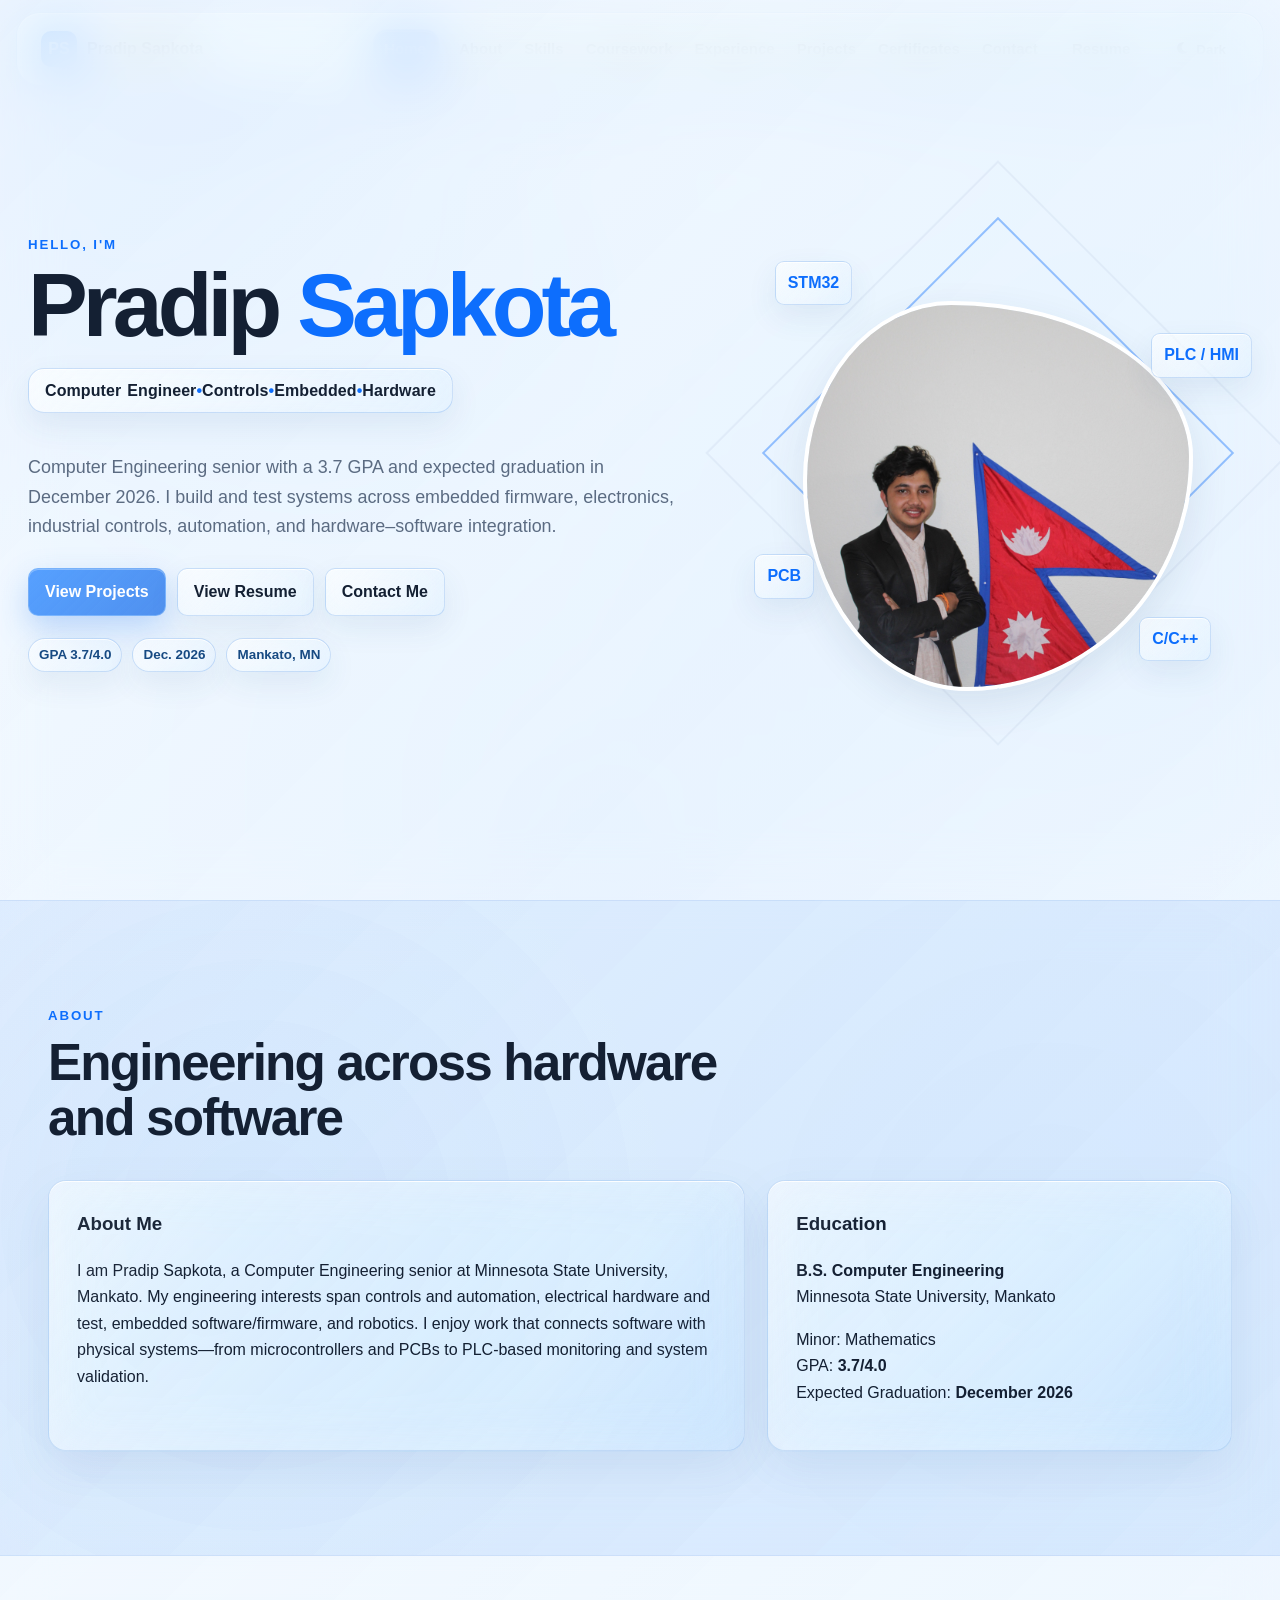
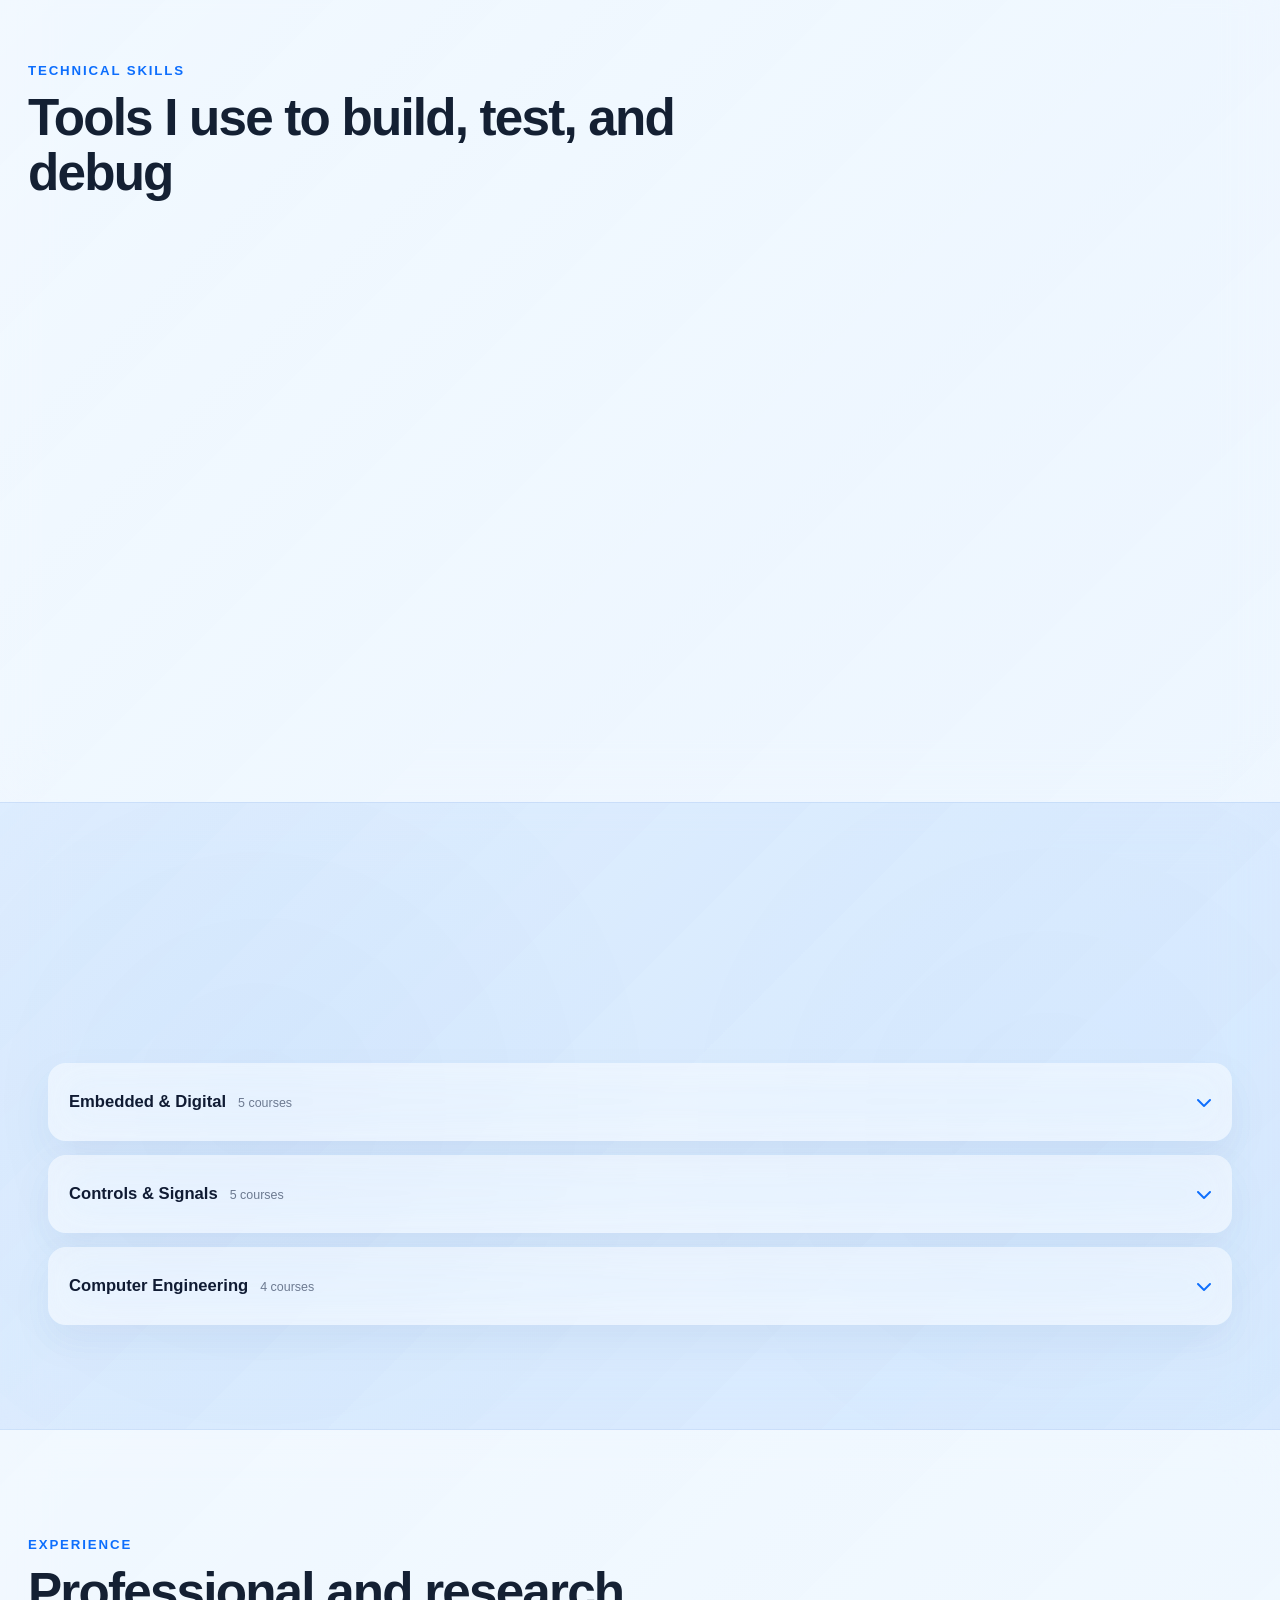
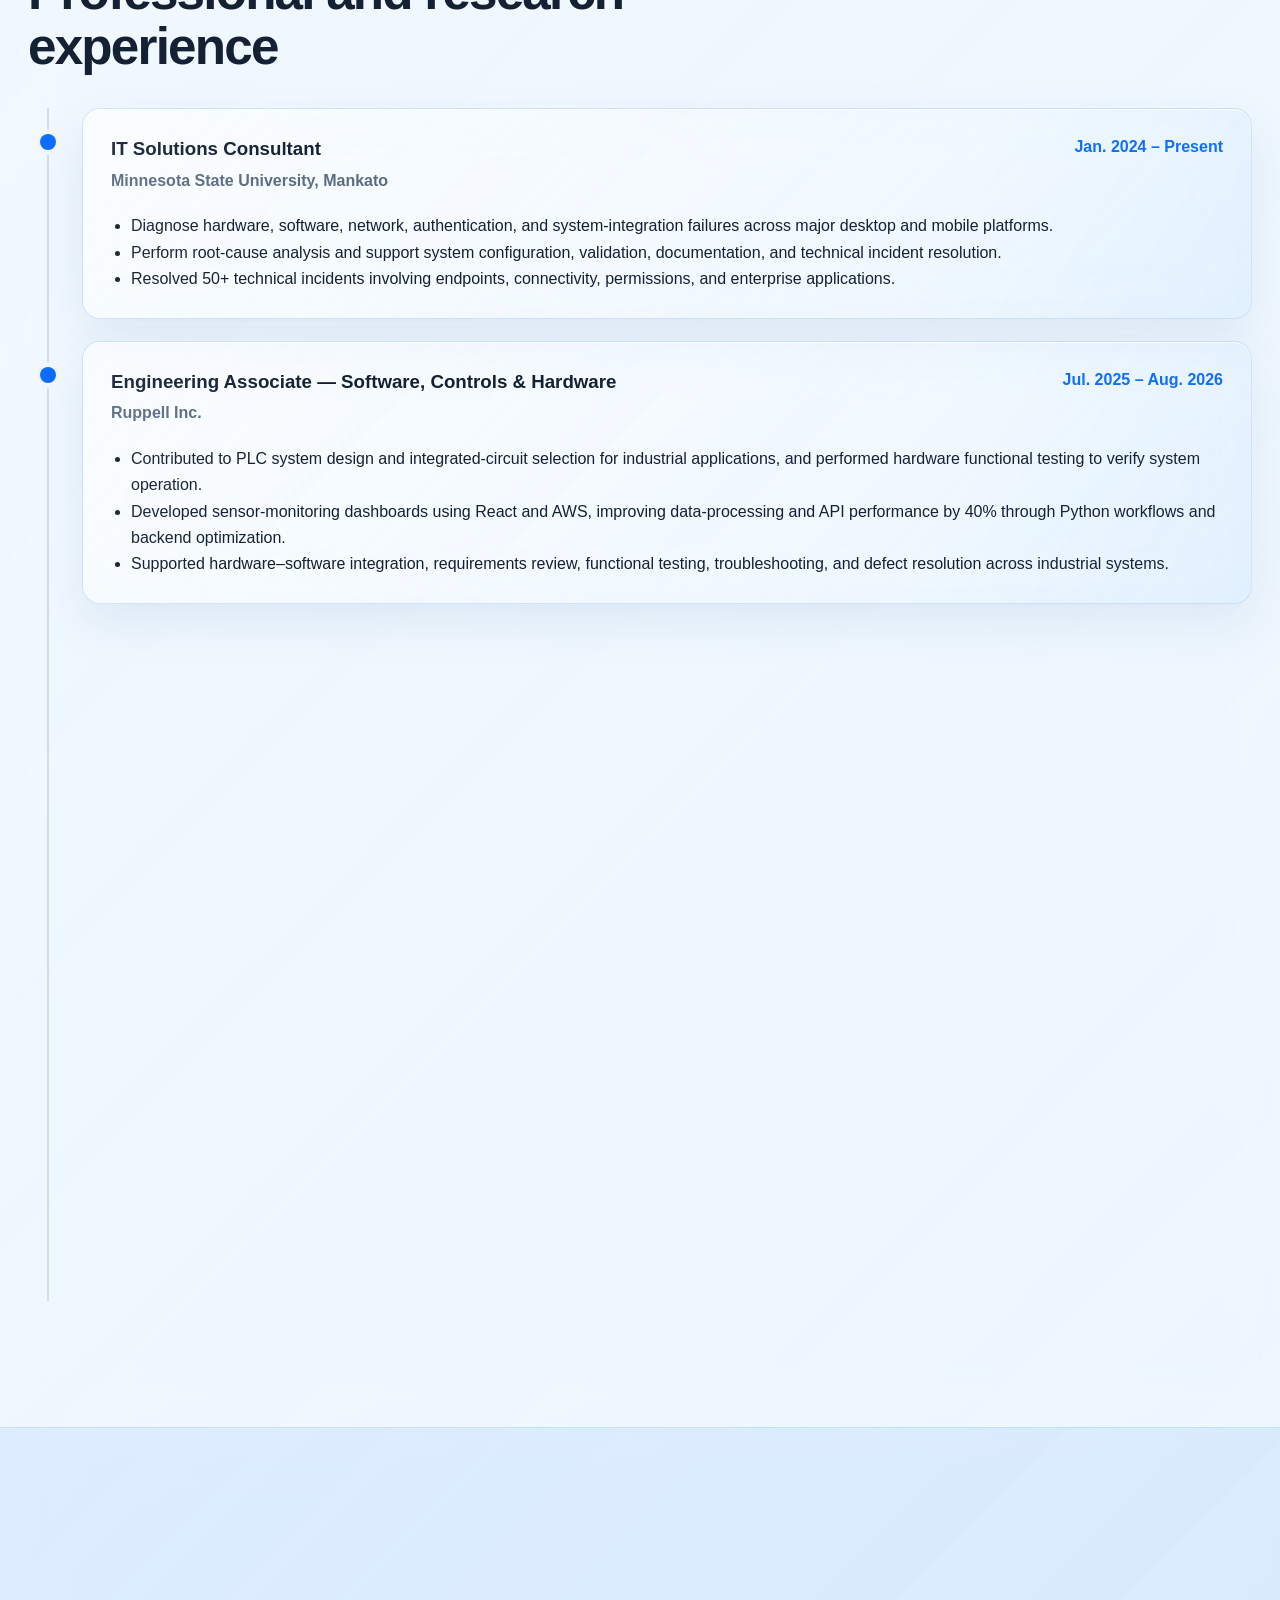
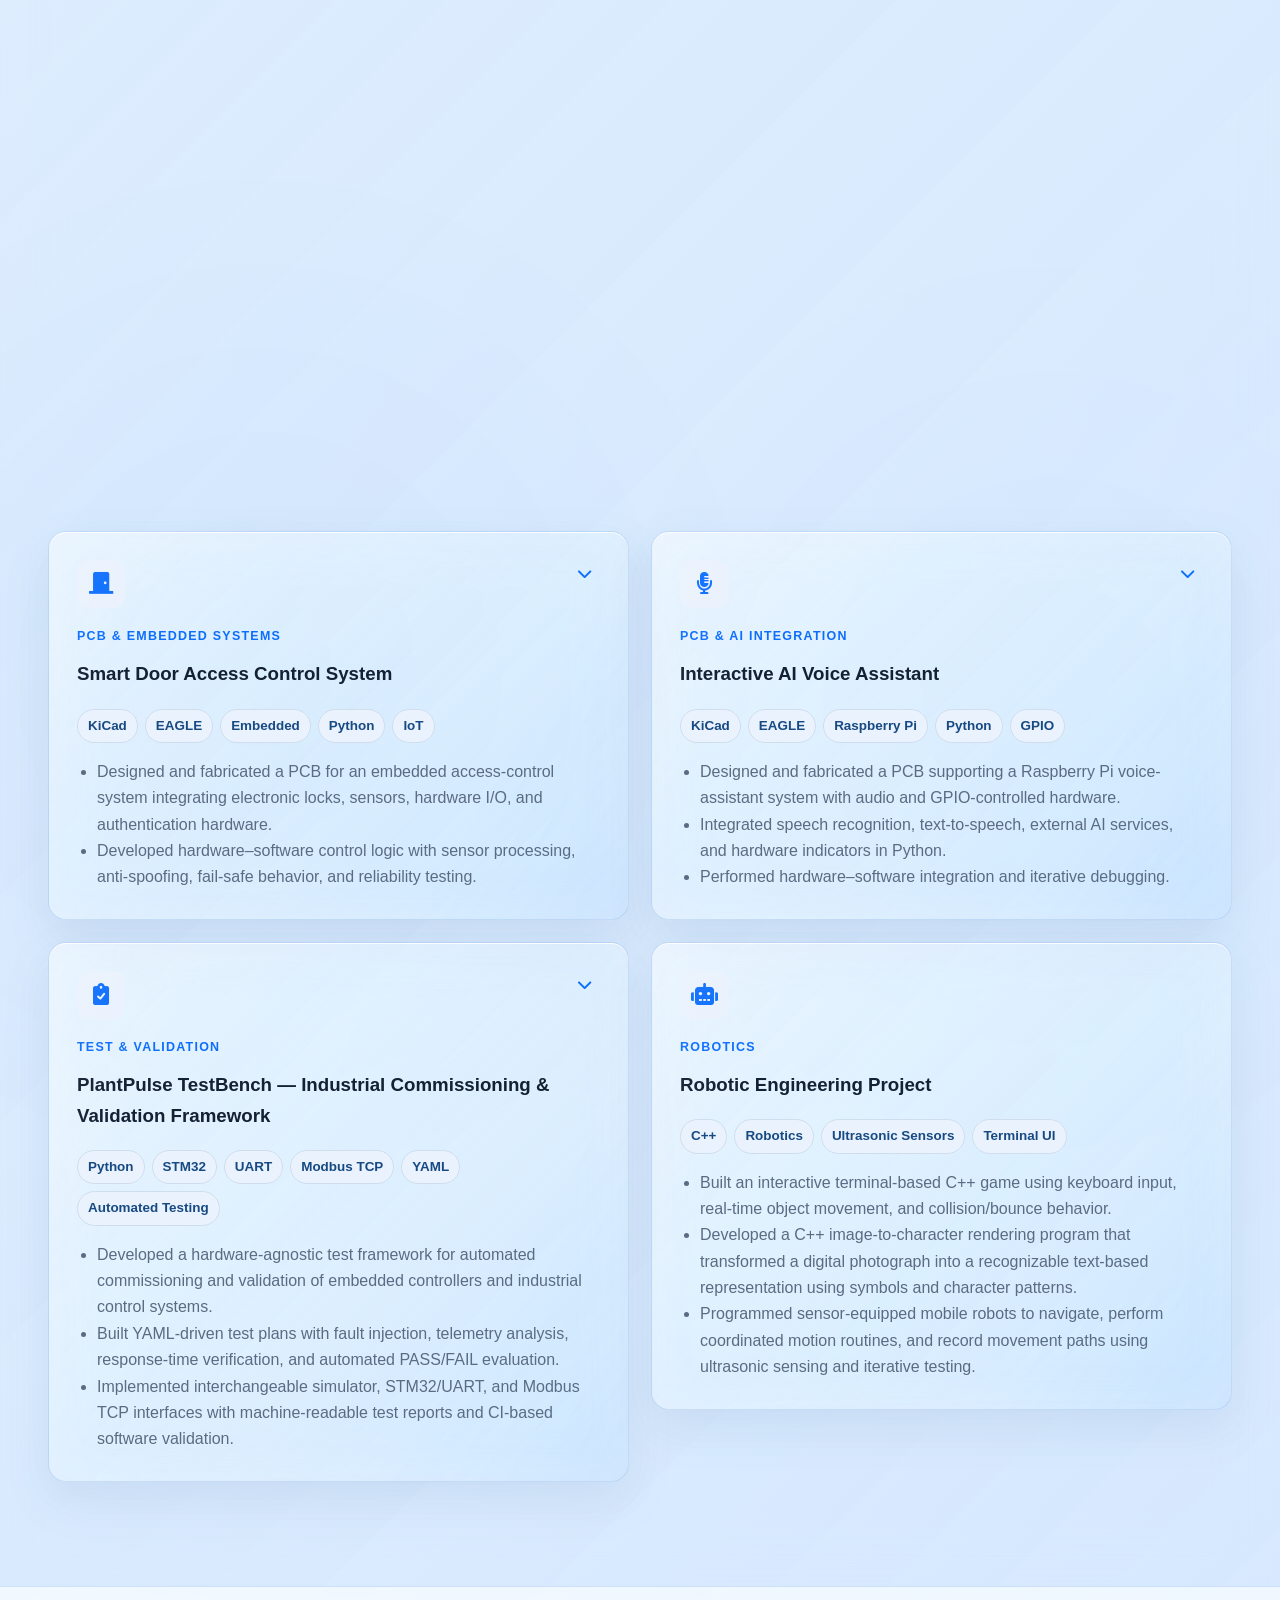
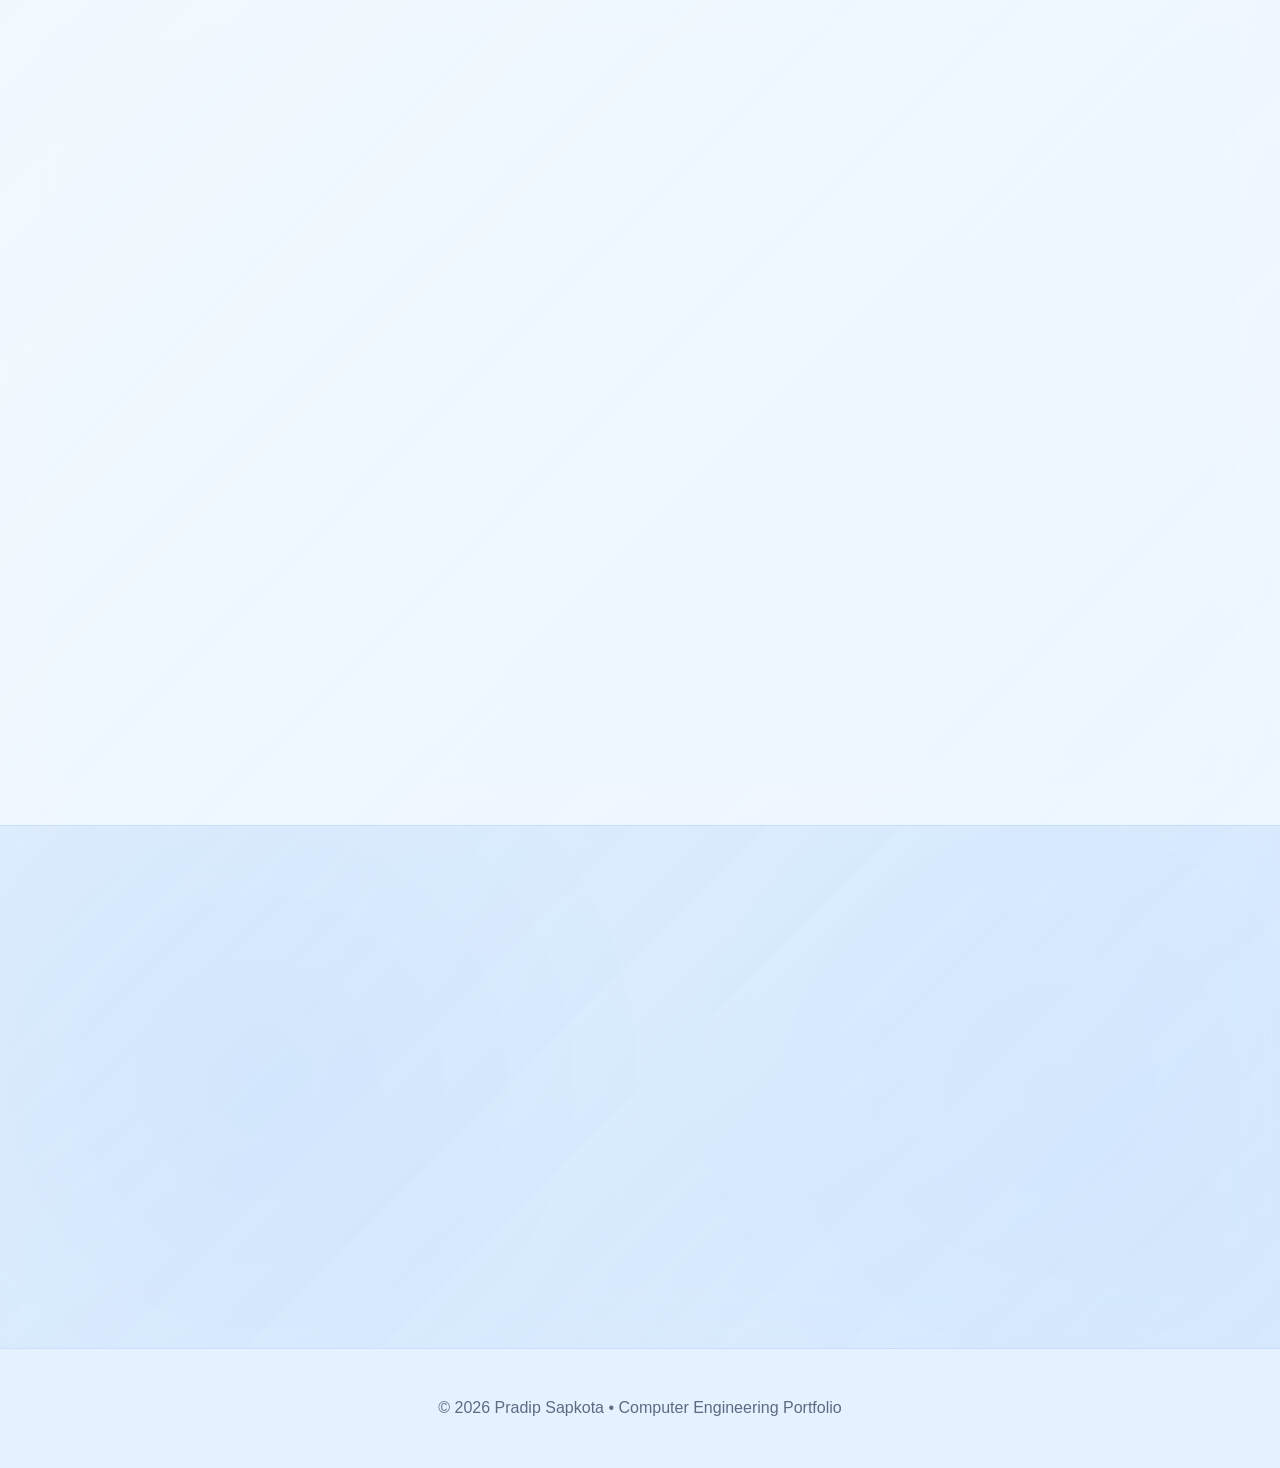
==== index.html @ c3a1cb89 "adding live items" ====
<!DOCTYPE html>
<html lang="en" data-theme="light">
<head>
  <meta name="robots" content="noindex, nofollow">
  <meta charset="UTF-8">
  <meta name="viewport" content="width=device-width, initial-scale=1.0">
  <meta name="description" content="Pradip Sapkota — Computer Engineering portfolio focused on controls and automation, embedded firmware, electrical hardware and test, and robotics.">
  <title>Pradip Sapkota | Computer Engineer</title>
  <meta name="author" content="Pradip Sapkota">
  <meta property="og:type" content="website">
  <meta property="og:title" content="Pradip Sapkota | Computer Engineer">
  <meta property="og:description" content="Computer Engineering portfolio focused on controls and automation, embedded firmware, electrical hardware and test, and robotics.">
  <meta property="og:url" content="">
  <meta property="og:image" content="IMG_1389.jpg">
  <meta name="twitter:card" content="summary_large_image">
  <meta name="twitter:title" content="Pradip Sapkota | Computer Engineer">
  <meta name="twitter:description" content="Controls & Automation • Embedded Firmware • Electrical Hardware & Test • Robotics">

  <link rel="icon" href="favicon.ico" sizes="any">
  <link rel="icon" type="image/png" sizes="32x32" href="favicon-32x32.png">
  <link rel="apple-touch-icon" href="apple-touch-icon.png">
  <link rel="preconnect" href="https://cdnjs.cloudflare.com">
  <link rel="stylesheet" href="https://cdnjs.cloudflare.com/ajax/libs/font-awesome/6.0.0/css/all.min.css">
  <link rel="stylesheet" href="styles.css?v=19.1-engineering-ambient-motion">
  <script>
    (function(){
      const saved=localStorage.getItem('v15-theme');
      const preferred=window.matchMedia('(prefers-color-scheme: dark)').matches?'dark':'light';
      document.documentElement.setAttribute('data-theme',saved||preferred);
    })();
  </script>
  <script type="application/ld+json">
  {
    "@context": "https://schema.org",
    "@type": "Person",
    "name": "Pradip Sapkota",
    "url": "",
    "image": "IMG_1389.jpg",
    "jobTitle": "Computer Engineering Student",
    "alumniOf": {
      "@type": "CollegeOrUniversity",
      "name": "Minnesota State University, Mankato"
    },
    "sameAs": [
      "https://github.com/pradip2059",
      "https://www.linkedin.com/in/pradip-sapkota-8a93582b0/"
    ]
  }
  </script>
</head>
<body>

<div class="engineering-ambient" aria-hidden="true">
  <div class="ambient-orb ambient-orb-a"></div>
  <div class="ambient-orb ambient-orb-b"></div>
  <div class="ambient-orb ambient-orb-c"></div>
  <div class="signal-field" id="signalField"></div>
</div>

<nav class="topnav">
  <div class="nav-inner">
    <a class="brand" href="#home"><span class="brand-mark">PS</span><span>Pradip Sapkota</span></a>
    <button class="menu-toggle" aria-label="Open navigation"><i class="fas fa-bars"></i></button>
    <div class="nav-links">
      <a href="#home">Home</a><a href="#about">About</a><a href="#skills">Skills</a><a href="#coursework">Coursework</a>
      <a href="#experience">Experience</a><a href="#projects">Projects</a>
      <a href="#certificates">Certificates</a><a href="#contact">Contact</a>
      <a class="resume-link" href="resume.pdf" target="_blank">Resume</a>
      <button id="theme-toggle" class="theme-toggle" aria-label="Switch theme"><i class="fas fa-moon"></i><span>Dark</span></button>
    </div>
  </div>
</nav>

<main>
<section id="home" class="hero section">
  <div class="hero-grid">
    <div class="hero-copy reveal">
      <p class="kicker">HELLO, I'M</p>
      <h1>Pradip <span>Sapkota</span></h1>
      <div class="role-strip">Computer Engineer <b>•</b> Controls <b>•</b> Embedded <b>•</b> Hardware</div>
      <p class="hero-text">Computer Engineering senior with a 3.7 GPA and expected graduation in December 2026. I build and test systems across embedded firmware, electronics, industrial controls, automation, and hardware–software integration.</p>
      <div class="hero-actions">
        <a class="btn primary" href="#projects">View Projects</a>
        <a class="btn" href="resume.pdf" target="_blank">View Resume</a>
        <a class="btn" href="mailto:pradipsapkota.ce@outlook.com">Contact Me</a>
      </div>
      <div class="quick-facts"><span>GPA 3.7/4.0</span><span>Dec. 2026</span><span>Mankato, MN</span></div>
    </div>
    <div class="hero-visual reveal">
      <div class="circuit circuit-a"></div><div class="circuit circuit-b"></div>
      <div class="portrait-frame"><img src="IMG_1389.jpg" alt="Pradip Sapkota"></div>
      <div class="floating-chip chip-1">STM32</div><div class="floating-chip chip-2">PLC / HMI</div>
      <div class="floating-chip chip-3">PCB</div><div class="floating-chip chip-4">C/C++</div>
    </div>
  </div>
</section>

<section id="about" class="section alt">
  <div class="section-head reveal"><p class="kicker">ABOUT</p><h2>Engineering across hardware and software</h2></div>
  <div class="two-col">
    <article class="card reveal"><h3>About Me</h3><p>I am Pradip Sapkota, a Computer Engineering senior at Minnesota State University, Mankato. My engineering interests span controls and automation, electrical hardware and test, embedded software/firmware, and robotics. I enjoy work that connects software with physical systems—from microcontrollers and PCBs to PLC-based monitoring and system validation.</p></article>
    <article class="card reveal"><h3>Education</h3><p><strong>B.S. Computer Engineering</strong><br>Minnesota State University, Mankato</p><p>Minor: Mathematics<br>GPA: <strong>3.7/4.0</strong><br>Expected Graduation: <strong>December 2026</strong></p></article>
  </div>
</section>

<section id="skills" class="section">
  <div class="section-head reveal"><p class="kicker">TECHNICAL SKILLS</p><h2>Tools I use to build, test, and debug</h2></div>
  <div class="skill-grid">
    <article class="card reveal"><i class="fas fa-code"></i><h3>Programming</h3><p>C, C++, Python, MATLAB, SystemVerilog, VHDL, Java, SQL, Ladder Logic</p></article>
    <article class="card reveal"><i class="fas fa-microchip"></i><h3>Embedded & Hardware</h3><p>STM32, Raspberry Pi, FPGA, microcontrollers, GPIO, ADC/DAC, PWM, timers, interrupts, DMA, sensors, digital logic</p></article>
    <article class="card reveal"><i class="fas fa-gears"></i><h3>Controls & Automation</h3><p>PLC, HMI, SCADA, PID control, Modbus TCP, VFDs, industrial monitoring</p></article>
    <article class="card reveal"><i class="fas fa-network-wired"></i><h3>Protocols & Interfaces</h3><p>I2C, SPI, UART, TCP/IP, JSON, IoT</p></article>
    <article class="card reveal"><i class="fas fa-screwdriver-wrench"></i><h3>Engineering & PCB Tools</h3><p>KiCad, Autodesk EAGLE, AutoCAD, SolidWorks, ModelSim, oscilloscope, spectrum analyzer</p></article>
    <article class="card reveal"><i class="fas fa-terminal"></i><h3>Systems & Software</h3><p>Linux, Git/GitHub, React.js, AWS Lambda, DynamoDB, API Gateway, Visual Studio, Azure DevOps</p></article>
  </div>
</section>


<section id="coursework" class="section alt v1872-coursework">
  <div class="section-head reveal"><p class="kicker">COURSEWORK</p><h2>Engineering foundation</h2><p>Explore relevant coursework by engineering area.</p></div>
  <div class="course-domains">
    <div class="course-domain reveal"><button class="course-domain-summary" type="button" aria-expanded="false"><span><b>Embedded &amp; Digital</b><small>5 courses</small></span><i class="fas fa-chevron-down"></i></button><div class="course-domain-panel"><div class="course-domain-inner"><div class="course-grid">
      <div class="course-item"><strong>EE 281</strong><span>Digital Systems Design/Test</span></div><div class="course-item"><strong>EE 282</strong><span>Digital Systems Design Lab</span></div><div class="course-item"><strong>EE 234</strong><span>Microprocessor Engineering I</span></div><div class="course-item"><strong>EE 334</strong><span>Microprocessor Engineering II</span></div><div class="course-item"><strong>EE 489</strong><span>Real-Time Embedded Systems</span></div>
    </div></div></div></div>
    <div class="course-domain reveal"><button class="course-domain-summary" type="button" aria-expanded="false"><span><b>Controls &amp; Signals</b><small>5 courses</small></span><i class="fas fa-chevron-down"></i></button><div class="course-domain-panel"><div class="course-domain-inner"><div class="course-grid">
      <div class="course-item"><strong>EE 341</strong><span>Signals &amp; Systems</span></div><div class="course-item"><strong>EE 358</strong><span>Control Systems</span></div><div class="course-item"><strong>EE 368</strong><span>Control Systems Lab</span></div><div class="course-item"><strong>EE 390</strong><span>Smart Sensor Systems</span></div><div class="course-item"><strong>EE 353</strong><span>Communication Systems Engineering</span></div>
    </div></div></div></div>
    <div class="course-domain reveal"><button class="course-domain-summary" type="button" aria-expanded="false"><span><b>Computer Engineering</b><small>4 courses</small></span><i class="fas fa-chevron-down"></i></button><div class="course-domain-panel"><div class="course-domain-inner"><div class="course-grid">
      <div class="course-item"><strong>EE 245</strong><span>Robotics Programming</span></div><div class="course-item"><strong>EE 332</strong><span>Electronics I</span></div><div class="course-item"><strong>EE 395</strong><span>Computer Hardware &amp; Organization</span></div><div class="course-item"><strong>EE 498</strong><span>Topics: Operating Systems for Heterogeneous Systems</span></div>
    </div></div></div></div>
  </div>
</section>

<section id="experience" class="section">
  <div class="section-head reveal"><p class="kicker">EXPERIENCE</p><h2>Professional and research experience</h2></div>
  <div class="timeline">
    <article class="timeline-item reveal"><div class="dot"></div><div class="timeline-card"><div class="job-head"><div><h3>IT Solutions Consultant</h3><p class="company">Minnesota State University, Mankato</p></div><span>Jan. 2024 – Present</span></div><ul><li>Diagnose hardware, software, network, authentication, and system-integration failures across major desktop and mobile platforms.</li><li>Perform root-cause analysis and support system configuration, validation, documentation, and technical incident resolution.</li><li>Resolved 50+ technical incidents involving endpoints, connectivity, permissions, and enterprise applications.</li></ul></div></article>
    <article class="timeline-item reveal"><div class="dot"></div><div class="timeline-card"><div class="job-head"><div><h3>Engineering Associate — Software, Controls &amp; Hardware</h3><p class="company">Ruppell Inc.</p></div><span>Jul. 2025 – Aug. 2026</span></div><ul><li>Contributed to PLC system design and integrated-circuit selection for industrial applications, and performed hardware functional testing to verify system operation.</li><li>Developed sensor-monitoring dashboards using React and AWS, improving data-processing and API performance by 40% through Python workflows and backend optimization.</li><li>Supported hardware–software integration, requirements review, functional testing, troubleshooting, and defect resolution across industrial systems.</li></ul></div></article>
    <article class="timeline-item reveal"><div class="dot"></div><div class="timeline-card"><div class="job-head"><div><h3>Undergraduate Research Assistant — FPGA & Digital Systems</h3><p class="company">Minnesota State University, Mankato</p></div><span>Jan. 2024 – May 2024</span></div><ul><li>Supported FPGA research involving VHDL-based digital hardware design, implementation, and verification.</li><li>Developed and simulated VHDL logic modules in ModelSim to verify functionality and identify design issues.</li><li>Assisted with FPGA testing, hardware/software debugging, technical research, and documentation.</li></ul></div></article>
    <article class="timeline-item reveal"><div class="dot"></div><div class="timeline-card"><div class="job-head"><div><h3>Undergraduate Research Assistant — Edge-AI Digital Twin</h3><p class="company">Minnesota State University, Mankato</p></div><span>Aug. 2023 – Jan. 2024</span></div><ul><li>Supported digital-twin research integrating real-time sensor data, embedded computing, and cyber-physical system monitoring.</li><li>Assisted with Python development, data processing, testing, and technical research for intelligent control experiments.</li><li>Researched edge computing and predictive maintenance and contributed code, technical findings, and documentation.</li></ul></div></article>
    <article class="timeline-item reveal"><div class="dot"></div><div class="timeline-card"><div class="job-head"><div><h3>Student Manager</h3><p class="company">Sodexo — Minnesota State University, Mankato (UDC)</p></div><span>Aug. 2022 – Aug. 2023</span></div><ul><li>Maintained inventory records and tracked stock levels, sales, and orders using digital systems to support accurate day-to-day operations.</li><li>Troubleshot POS hardware and software issues to restore transaction processing and sales-reporting functionality.</li><li>Provided front-line technical assistance involving store equipment, software, and point-of-sale workflows.</li></ul></div></article>
  </div>
</section>

<section id="projects" class="section alt">
  <div class="section-head reveal"><p class="kicker">PROJECTS</p><h2>Selected engineering work</h2><p>Controls, embedded firmware, PCB/hardware design, AI integration, and robotics.</p></div>
  <div class="project-grid project-independent-columns">
  <div class="project-column project-column-left">
<article class="project-card reveal expandable-project" tabindex="0" role="button" aria-expanded="false" aria-label="Expand Industrial Pump Station Control & Monitoring Simulation project details"><div class="project-icon"><i class="fas fa-industry"></i></div><p class="tag">Controls & Automation</p><h3>Industrial Pump Station Control & Monitoring Simulation</h3><div class="badges"><span>PLC</span><span>HMI/SCADA</span><span>PID</span><span>VFD</span><span>Python</span><span>Modbus TCP</span></div><ul><li>Modeled multi-pump control with lead/lag sequencing, PID pressure regulation, VFD commands, and automatic pump rotation.</li><li>Designed simulated HMI/SCADA views for pressure, flow, tank level, equipment status, alarms, and operating modes.</li><li>Simulated fault handling and pump failover with Python and Modbus TCP data acquisition.</li></ul><span class="project-expand-chevron" aria-hidden="true"><i class="fas fa-chevron-down"></i></span><div class="project-repo-panel" aria-hidden="true"><div class="project-repo-inner"><a class="project-github-btn" href="https://github.com/pradip2059/industrial_pump_station_monitor" target="_blank" rel="noopener noreferrer" aria-label="View Industrial Pump Station Control & Monitoring Simulation on GitHub"><i class="fab fa-github"></i><span>View Project on GitHub</span><i class="fas fa-arrow-up-right-from-square"></i></a></div></div></article>
<article class="project-card reveal expandable-project" tabindex="0" role="button" aria-expanded="false" aria-label="Expand Smart Door Access Control System project details"><div class="project-icon"><i class="fas fa-door-closed"></i></div><p class="tag">PCB & Embedded Systems</p><h3>Smart Door Access Control System</h3><div class="badges"><span>KiCad</span><span>EAGLE</span><span>Embedded</span><span>Python</span><span>IoT</span></div><ul><li>Designed and fabricated a PCB for an embedded access-control system integrating electronic locks, sensors, hardware I/O, and authentication hardware.</li><li>Developed hardware–software control logic with sensor processing, anti-spoofing, fail-safe behavior, and reliability testing.</li></ul><span class="project-expand-chevron" aria-hidden="true"><i class="fas fa-chevron-down"></i></span><div class="project-repo-panel" aria-hidden="true"><div class="project-repo-inner"><a class="project-github-btn" href="https://github.com/pradip2059/smart_door_access_control" target="_blank" rel="noopener noreferrer" aria-label="View Smart Door Access Control System on GitHub"><i class="fab fa-github"></i><span>View Project on GitHub</span><i class="fas fa-arrow-up-right-from-square"></i></a></div></div></article>
<article class="project-card reveal expandable-project" tabindex="0" role="button" aria-expanded="false" aria-label="Expand PlantPulse TestBench — Industrial Commissioning & Validation Framework project details"><div class="project-icon"><i class="fas fa-clipboard-check"></i></div><p class="tag">Test & Validation</p><h3>PlantPulse TestBench — Industrial Commissioning &amp; Validation Framework</h3><div class="badges"><span>Python</span><span>STM32</span><span>UART</span><span>Modbus TCP</span><span>YAML</span><span>Automated Testing</span></div><ul><li>Developed a hardware-agnostic test framework for automated commissioning and validation of embedded controllers and industrial control systems.</li><li>Built YAML-driven test plans with fault injection, telemetry analysis, response-time verification, and automated PASS/FAIL evaluation.</li><li>Implemented interchangeable simulator, STM32/UART, and Modbus TCP interfaces with machine-readable test reports and CI-based software validation.</li></ul><span class="project-expand-chevron" aria-hidden="true"><i class="fas fa-chevron-down"></i></span><div class="project-repo-panel" aria-hidden="true"><div class="project-repo-inner"><a class="project-github-btn" href="https://github.com/pradip2059/project_plantpluse" target="_blank" rel="noopener noreferrer" aria-label="View PlantPulse TestBench on GitHub"><i class="fab fa-github"></i><span>View Project on GitHub</span><i class="fas fa-arrow-up-right-from-square"></i></a></div></div></article>

  </div>
  <div class="project-column project-column-right">
<article class="project-card reveal expandable-project" tabindex="0" role="button" aria-expanded="false" aria-label="Expand STM32 Motor Control & Condition Monitoring project details"><div class="project-icon"><i class="fas fa-microchip"></i></div><p class="tag">Embedded Firmware</p><h3>STM32 Motor Control & Condition Monitoring</h3><div class="badges"><span>C</span><span>STM32</span><span>UART</span><span>ADC</span><span>PWM</span><span>DMA</span></div><ul><li>Developed embedded C firmware for motor control and sensor acquisition using timers, PWM, ADC, interrupts, and DMA.</li><li>Implemented non-blocking UART telemetry for sensor data, operating states, and fault information.</li><li>Integrated fault-monitoring logic and performed hardware/firmware debugging.</li></ul><span class="project-expand-chevron" aria-hidden="true"><i class="fas fa-chevron-down"></i></span><div class="project-repo-panel" aria-hidden="true"><div class="project-repo-inner"><a class="project-github-btn" href="https://github.com/pradip2059/embedded_firmware_STM32_motor_control" target="_blank" rel="noopener noreferrer" aria-label="View STM32 Motor Control & Condition Monitoring on GitHub"><i class="fab fa-github"></i><span>View Project on GitHub</span><i class="fas fa-arrow-up-right-from-square"></i></a></div></div></article>
<article class="project-card reveal expandable-project" tabindex="0" role="button" aria-expanded="false" aria-label="Expand Interactive AI Voice Assistant project details"><div class="project-icon"><i class="fas fa-microphone-lines"></i></div><p class="tag">PCB & AI Integration</p><h3>Interactive AI Voice Assistant</h3><div class="badges"><span>KiCad</span><span>EAGLE</span><span>Raspberry Pi</span><span>Python</span><span>GPIO</span></div><ul><li>Designed and fabricated a PCB supporting a Raspberry Pi voice-assistant system with audio and GPIO-controlled hardware.</li><li>Integrated speech recognition, text-to-speech, external AI services, and hardware indicators in Python.</li><li>Performed hardware–software integration and iterative debugging.</li></ul><span class="project-expand-chevron" aria-hidden="true"><i class="fas fa-chevron-down"></i></span><div class="project-repo-panel" aria-hidden="true"><div class="project-repo-inner"><a class="project-github-btn" href="https://github.com/pradip2059/smart_voice_assistant" target="_blank" rel="noopener noreferrer" aria-label="View Interactive AI Voice Assistant on GitHub"><i class="fab fa-github"></i><span>View Project on GitHub</span><i class="fas fa-arrow-up-right-from-square"></i></a></div></div></article>
<article class="project-card reveal"><div class="project-icon"><i class="fas fa-robot"></i></div><p class="tag">Robotics</p><h3>Robotic Engineering Project</h3><div class="badges"><span>C++</span><span>Robotics</span><span>Ultrasonic Sensors</span><span>Terminal UI</span></div><ul><li>Built an interactive terminal-based C++ game using keyboard input, real-time object movement, and collision/bounce behavior.</li><li>Developed a C++ image-to-character rendering program that transformed a digital photograph into a recognizable text-based representation using symbols and character patterns.</li><li>Programmed sensor-equipped mobile robots to navigate, perform coordinated motion routines, and record movement paths using ultrasonic sensing and iterative testing.</li></ul></article>
  </div>
</div>
</section>

<section id="certificates" class="section">
  <div class="section-head reveal"><p class="kicker">CERTIFICATES</p><h2>Continuing technical learning</h2></div>
  <article class="certificate-card reveal">
    <div class="cert-icon"><i class="fab fa-linkedin"></i></div>
    <div><p class="tag">LinkedIn Learning</p><h3>Learning SCADA: Collect, Analyze, and Visualize Data for Industrial Automation</h3><p>Completed Sep. 29, 2026 • 2 hours 19 minutes</p><div class="badges"><span>Industrial Automation</span><span>SCADA</span></div></div>
    <a class="btn primary" href="https://www.linkedin.com/learning/certificates/10552c49134aebab9cf265e421c9ca5b13c250cab05425649795c24a77196c36?trk=share_certificate" target="_blank">View Certificate</a>
  </article>
<article class="certificate-card reveal">
    <div class="cert-icon"><i class="fab fa-linkedin"></i></div>
    <div><p class="tag">LinkedIn Learning</p><h3>Cert Prep: Revit for Electrical Design Professional</h3><p>Completed Oct. 2, 2026 • 2 hours 11 minutes</p><div class="badges"><span>Electrical Design</span><span>Revit</span></div></div>
    <a class="btn primary" href="https://www.linkedin.com/learning/certificates/2ea7eed7319e2705ff78479960bd3e5cf45b37ad9e2b42a037e4415e48cc67e8?trk=share_certificate" target="_blank">View Certificate</a>
  </article>
</section>

<section id="contact" class="section contact alt">
  <div class="contact-box reveal"><p class="kicker">LET'S CONNECT</p><h2>Interested in working together?</h2><p>I am exploring entry-level opportunities in controls and automation, embedded systems, electrical hardware and test, and robotics.</p>
  <div class="hero-actions centered"><a class="btn primary" href="mailto:pradipsapkota.ce@outlook.com"><i class="fas fa-envelope"></i> Email</a><a class="btn" href="https://www.linkedin.com/in/pradip-sapkota-8a93582b0/" target="_blank"><i class="fab fa-linkedin"></i> LinkedIn</a><a class="btn" href="https://github.com/pradip2059" target="_blank"><i class="fab fa-github"></i> GitHub</a></div></div>
</section>
</main>
<footer><p>© 2026 Pradip Sapkota • Computer Engineering Portfolio</p></footer>
<script src="script.js?v=18.5.3-top-arrow"></script>
<script>
(()=>{const groups=[...document.querySelectorAll('.course-domain')],reduce=matchMedia('(prefers-reduced-motion: reduce)').matches;function init(g){const p=g.querySelector('.course-domain-panel'),o=g.classList.contains('is-open');p.style.height=o?'auto':'0px';p.style.opacity=o?'1':'0';}function toggle(g){const p=g.querySelector('.course-domain-panel'),btn=g.querySelector('.course-domain-summary'),opening=!g.classList.contains('is-open');if(reduce){g.classList.toggle('is-open',opening);btn.setAttribute('aria-expanded',opening);p.style.height=opening?'auto':'0px';p.style.opacity=opening?'1':'0';return;}const from=p.getBoundingClientRect().height;p.style.height=from+'px';p.offsetHeight;g.classList.toggle('is-open',opening);btn.setAttribute('aria-expanded',opening);const to=opening?p.scrollHeight:0;p.style.height=to+'px';p.style.opacity=opening?'1':'0';const done=e=>{if(e.propertyName!=='height')return;p.removeEventListener('transitionend',done);p.style.height=opening?'auto':'0px';};p.addEventListener('transitionend',done);}groups.forEach(g=>{init(g);g.querySelector('.course-domain-summary').addEventListener('click',()=>toggle(g));});})();
</script>

<script>
(function(){
  const field=document.getElementById('signalField');
  if(!field || window.matchMedia('(prefers-reduced-motion: reduce)').matches) return;

  const nodes=[
    [8,20,4,120,-80,18,-3,0],
    [22,68,3,155,-110,22,-12,1],
    [36,36,4,110,-135,20,-8,0],
    [48,82,3,165,-75,25,-17,0],
    [59,24,4,125,-105,19,-5,1],
    [71,61,3,150,-120,23,-15,0],
    [84,31,4,105,-95,21,-10,0],
    [91,78,3,135,-130,26,-20,1],
    [15,88,3,145,-85,24,-9,0],
    [66,91,4,115,-125,22,-14,1],
    [31,11,3,130,-90,25,-19,0],
    [78,12,3,155,-100,24,-6,0]
  ];

  nodes.forEach(function(n){
    const el=document.createElement('span');
    el.className='signal-node'+(n[7]?' logic':'');
    el.style.left=n[0]+'%';
    el.style.top=n[1]+'%';
    el.style.setProperty('--size',n[2]+'px');
    el.style.setProperty('--travel-x',n[3]+'px');
    el.style.setProperty('--travel-y',n[4]+'px');
    el.style.setProperty('--duration',n[5]+'s');
    el.style.setProperty('--delay',n[6]+'s');
    field.appendChild(el);
  });
})();
</script>

</body></html>
---- styles.css ----
*{box-sizing:border-box}html{scroll-behavior:smooth;scroll-padding-top:78px}
:root{--bg:#f3f7fc;--surface:#fff;--surface2:#eaf2fd;--text:#142033;--muted:#5b6b82;--line:#cfdded;--accent:#0d6efd;--accent2:#174a83;--shadow:0 14px 38px rgba(25,55,95,.10)}
html[data-theme="dark"]{--bg:#09111f;--surface:#101b2d;--surface2:#162642;--text:#f3f7ff;--muted:#b7c6dc;--line:#2d4262;--accent:#4c9aff;--accent2:#82b9ff;--shadow:0 16px 40px rgba(0,0,0,.28)}
body{margin:0;background:var(--bg);color:var(--text);font-family:Inter,Segoe UI,Arial,sans-serif;line-height:1.65;transition:.25s}
a{color:inherit}.topnav{position:fixed;inset:0 0 auto;z-index:1000;background:color-mix(in srgb,var(--surface) 92%,transparent);border-bottom:1px solid var(--line);backdrop-filter:blur(14px)}
.nav-inner{max-width:1240px;margin:auto;height:72px;padding:0 24px;display:flex;align-items:center;justify-content:space-between}.brand{display:flex;align-items:center;gap:10px;text-decoration:none;font-weight:800}.brand-mark{display:grid;place-items:center;width:36px;height:36px;border-radius:10px;background:var(--accent);color:white}.nav-links{display:flex;align-items:center;gap:20px}.nav-links a{text-decoration:none;font-weight:650;font-size:.94rem}.nav-links a:hover{color:var(--accent)}.resume-link{border:1px solid var(--line);padding:7px 12px;border-radius:9px}.theme-toggle,.menu-toggle{border:1px solid var(--line);background:var(--surface2);color:var(--text);border-radius:999px;padding:8px 12px;font-weight:700}.theme-toggle{display:flex;gap:7px;align-items:center}.menu-toggle{display:none}
.section{max-width:1240px;margin:auto;padding:104px 28px}.section.alt{max-width:none;padding-left:max(28px,calc((100% - 1184px)/2));padding-right:max(28px,calc((100% - 1184px)/2));background:color-mix(in srgb,var(--surface2) 42%,var(--bg))}
.hero{min-height:100vh;display:grid;align-items:center;padding-top:110px}.hero-grid{display:grid;grid-template-columns:1.12fr .88fr;gap:70px;align-items:center}.kicker{color:var(--accent);font-weight:850;letter-spacing:.14em;font-size:.83rem;margin:0 0 8px}.hero h1{font-size:clamp(3.4rem,7vw,6.7rem);line-height:.92;margin:0 0 22px;letter-spacing:-.055em}.hero h1 span{color:var(--accent)}.role-strip{display:inline-block;background:var(--text);color:var(--bg);padding:8px 13px;font-weight:750;margin-bottom:22px}.role-strip b{color:var(--accent)}.hero-text{max-width:720px;font-size:1.12rem;color:var(--muted)}.hero-actions{display:flex;flex-wrap:wrap;gap:11px;margin-top:26px}.btn{display:inline-flex;align-items:center;gap:8px;padding:10px 16px;border:1px solid var(--line);border-radius:10px;text-decoration:none;font-weight:750;background:var(--surface);color:var(--text)}.btn:hover{transform:translateY(-2px);box-shadow:var(--shadow)}.btn.primary{background:var(--accent);border-color:var(--accent);color:white}.quick-facts{display:flex;gap:10px;flex-wrap:wrap;margin-top:22px}.quick-facts span,.badges span{background:var(--surface2);border:1px solid var(--line);border-radius:999px;padding:5px 10px;font-size:.84rem;font-weight:700;color:var(--accent2)}
.hero-visual{position:relative;min-height:520px;display:grid;place-items:center}.portrait-frame{width:min(390px,78vw);aspect-ratio:1;border-radius:38% 62% 58% 42%/46% 40% 60% 54%;overflow:hidden;border:4px solid var(--surface);box-shadow:var(--shadow);position:relative;z-index:2}.portrait-frame img{width:100%;height:100%;object-fit:cover}.hero-visual:before,.hero-visual:after{content:"";position:absolute;border:2px solid var(--accent);width:330px;height:330px;transform:rotate(45deg);opacity:.4}.hero-visual:after{width:410px;height:410px;border-color:var(--line)}.floating-chip{position:absolute;z-index:3;background:var(--surface);border:1px solid var(--line);box-shadow:var(--shadow);padding:8px 12px;border-radius:9px;font-weight:800;color:var(--accent)}.chip-1{top:13%;left:6%}.chip-2{right:0;top:27%}.chip-3{left:2%;bottom:22%}.chip-4{right:8%;bottom:10%}
.section-head{max-width:760px;margin-bottom:34px}.section-head h2,.contact-box h2{font-size:clamp(2rem,4vw,3.3rem);line-height:1.08;margin:0 0 10px;letter-spacing:-.035em}.section-head p:last-child{color:var(--muted)}.two-col{display:grid;grid-template-columns:1.2fr .8fr;gap:22px}.card,.timeline-card,.project-card,.certificate-card,.contact-box{background:var(--surface);border:1px solid var(--line);border-radius:18px;box-shadow:var(--shadow)}.card{padding:28px}.card h3,.project-card h3,.certificate-card h3{margin-top:0}.card>i{font-size:1.5rem;color:var(--accent);margin-bottom:12px}.skill-grid{display:grid;grid-template-columns:repeat(3,1fr);gap:18px}.skill-grid .card p{color:var(--muted);margin-bottom:0}
.timeline{position:relative;margin-left:12px}.timeline:before{content:"";position:absolute;left:7px;top:0;bottom:0;width:2px;background:var(--line)}.timeline-item{position:relative;padding-left:42px;margin-bottom:22px}.dot{position:absolute;left:0;top:26px;width:16px;height:16px;border-radius:50%;background:var(--accent);box-shadow:0 0 0 5px var(--bg)}.timeline-card{padding:25px 28px}.job-head{display:flex;justify-content:space-between;gap:24px;align-items:flex-start}.job-head h3{margin:0}.job-head>span{color:var(--accent);font-weight:800;white-space:nowrap}.company{color:var(--muted);font-weight:700;margin:3px 0}.timeline-card ul,.project-card ul{padding-left:20px;margin-bottom:0}
.project-grid{display:grid;grid-template-columns:repeat(2,1fr);gap:22px}.project-card{padding:28px;position:relative;overflow:hidden}.project-card:last-child{grid-column:1/-1}.project-icon{width:48px;height:48px;border-radius:12px;background:var(--surface2);display:grid;place-items:center;color:var(--accent);font-size:1.35rem;margin-bottom:18px}.tag{color:var(--accent);font-size:.78rem;font-weight:850;letter-spacing:.1em;text-transform:uppercase}.badges{display:flex;flex-wrap:wrap;gap:7px;margin:15px 0}.project-card li{color:var(--muted)}
.certificate-card{display:grid;grid-template-columns:auto 1fr auto;gap:24px;align-items:center;padding:28px}.cert-icon{width:64px;height:64px;border-radius:15px;background:#0a66c2;color:#fff;display:grid;place-items:center;font-size:2rem}.certificate-card p{color:var(--muted)}.contact{text-align:center}.contact-box{padding:55px;max-width:900px;margin:auto}.centered{justify-content:center}footer{text-align:center;color:var(--muted);padding:30px}
.reveal{opacity:0;transform:translateY(22px);transition:opacity .65s ease,transform .65s ease}.reveal.visible{opacity:1;transform:none}
@media(max-width:900px){.menu-toggle{display:block}.nav-links{display:none;position:absolute;top:72px;left:0;right:0;background:var(--surface);border-bottom:1px solid var(--line);padding:18px 24px;flex-direction:column;align-items:stretch}.nav-links.open{display:flex}.hero-grid,.two-col{grid-template-columns:1fr}.hero-visual{min-height:430px}.skill-grid,.project-grid{grid-template-columns:1fr}.project-card:last-child{grid-column:auto}.job-head{flex-direction:column;gap:2px}.certificate-card{grid-template-columns:1fr}.section{padding:88px 20px}.section.alt{padding-left:20px;padding-right:20px}.hero h1{font-size:4rem}}
@media(max-width:520px){.brand span:last-child{display:none}.hero h1{font-size:3.3rem}.hero-visual{min-height:360px}.portrait-frame{width:280px}.floating-chip{font-size:.76rem}.contact-box{padding:32px 20px}}


/* Active section indicator */
.nav-links a[href^="#"] {
  position: relative;
  transition: color .2s ease, background-color .2s ease, border-color .2s ease, transform .2s ease;
}
.nav-links a[href^="#"].active {
  background: var(--accent);
  color: #fff !important;
  border-color: var(--accent);
  border-radius: 10px;
  padding: 7px 11px;
  box-shadow: 0 6px 18px color-mix(in srgb, var(--accent) 28%, transparent);
}
.nav-links a[href^="#"].active:hover {
  color: #fff !important;
}


/* Coursework — compact two-column cards */
#coursework .section-head{
  margin-bottom:28px;
}

#coursework .course-grid{
  display:grid !important;
  grid-template-columns:repeat(2,minmax(0,1fr)) !important;
  gap:14px !important;
}

#coursework .course-item{
  display:grid !important;
  grid-template-columns:110px minmax(0,1fr) !important;
  align-items:center !important;
  gap:16px !important;
  min-height:72px !important;
  padding:16px 20px !important;
  background:linear-gradient(
    135deg,
    var(--surface) 0%,
    color-mix(in srgb,var(--surface2) 58%,var(--surface)) 100%
  ) !important;
  border:1px solid var(--line) !important;
  border-radius:16px !important;
  box-shadow:0 8px 22px rgba(25,55,95,.07) !important;
  overflow:hidden;
  position:relative;
  transition:transform .2s ease,border-color .2s ease,box-shadow .2s ease;
}

#coursework .course-item::before{
  content:"";
  position:absolute;
  inset:0 auto 0 0;
  width:4px;
  background:var(--accent);
}

#coursework .course-item:hover{
  transform:translateY(-3px);
  border-color:color-mix(in srgb,var(--accent) 55%,var(--line));
  box-shadow:0 12px 28px rgba(25,55,95,.12) !important;
}

#coursework .course-item strong{
  color:var(--accent) !important;
  white-space:nowrap;
  font-size:1rem !important;
  font-weight:850;
  letter-spacing:.01em;
}

#coursework .course-item span{
  color:var(--text) !important;
  font-size:.98rem;
  line-height:1.35;
}

html[data-theme="dark"] #coursework .course-item{
  background:linear-gradient(
    135deg,
    var(--surface) 0%,
    color-mix(in srgb,var(--surface2) 72%,var(--surface)) 100%
  ) !important;
  border-color:var(--line) !important;
  box-shadow:0 10px 26px rgba(0,0,0,.18) !important;
}

@media(max-width:900px){
  #coursework .course-grid{
    grid-template-columns:1fr !important;
  }
}

@media(max-width:520px){
  #coursework .course-item{
    grid-template-columns:1fr !important;
    gap:3px !important;
    padding:14px 17px !important;
  }
}


/* V15.4 — mobile width / overflow hardening */
html, body {
  width:100%;
  max-width:100%;
  overflow-x:hidden;
}

body {
  min-width:0;
}

main, section, .section, .nav-inner,
.hero-grid, .hero-copy, .hero-visual,
.two-col, .skill-grid, .course-grid,
.timeline, .timeline-item, .timeline-card,
.project-grid, .project-card,
.certificate-card, .contact-box {
  min-width:0;
  max-width:100%;
}

img, svg, video, iframe {
  max-width:100%;
  height:auto;
}

p, li, h1, h2, h3, span, a {
  overflow-wrap:anywhere;
}

@media(max-width:900px){
  .nav-inner{
    width:100%;
    padding-left:16px;
    padding-right:16px;
  }

  .nav-links{
    width:100%;
    max-height:calc(100vh - 72px);
    overflow-y:auto;
    overflow-x:hidden;
  }

  .section,
  .section.alt{
    width:100%;
    max-width:100%;
    padding-left:18px;
    padding-right:18px;
  }

  .hero{
    min-height:auto;
    padding-top:105px;
    padding-bottom:72px;
  }

  .hero-grid{
    width:100%;
    gap:34px;
  }

  .hero-copy{
    width:100%;
  }

  .hero h1{
    font-size:clamp(2.9rem,14vw,4rem);
    overflow-wrap:normal;
  }

  .role-strip{
    max-width:100%;
    white-space:normal;
  }

  .hero-visual{
    width:100%;
    min-height:390px;
    overflow:hidden;
  }

  .hero-visual:before{
    width:min(280px,72vw);
    height:min(280px,72vw);
  }

  .hero-visual:after{
    width:min(340px,84vw);
    height:min(340px,84vw);
  }

  .portrait-frame{
    width:min(300px,76vw);
  }

  .floating-chip{
    max-width:42vw;
    white-space:normal;
    text-align:center;
  }

  .two-col,
  .skill-grid,
  .project-grid,
  #coursework .course-grid{
    width:100%;
    grid-template-columns:minmax(0,1fr) !important;
  }

  .card,
  .timeline-card,
  .project-card,
  .certificate-card,
  .contact-box,
  #coursework .course-item{
    width:100%;
    max-width:100%;
  }

  .timeline{
    margin-left:0;
  }

  .timeline-item{
    padding-left:30px;
  }

  .timeline:before{
    left:6px;
  }

  .dot{
    left:-1px;
  }

  .job-head{
    width:100%;
  }

  .job-head > span{
    white-space:normal;
  }
}

@media(max-width:520px){
  .section,
  .section.alt{
    padding-left:14px;
    padding-right:14px;
  }

  .card,
  .timeline-card,
  .project-card,
  .certificate-card{
    padding:20px 18px;
    border-radius:15px;
  }

  .contact-box{
    padding:28px 18px;
  }

  .hero-actions .btn{
    flex:1 1 100%;
    justify-content:center;
  }

  .quick-facts{
    gap:7px;
  }

  .quick-facts span{
    font-size:.78rem;
  }

  #coursework .course-item{
    padding:14px 16px !important;
  }
}


/* V15.5 — consistent interactive hover on content boxes only */
.card,
.skill-card,
.timeline-card,
.project-card,
.certificate-card,
.contact-box,
#coursework .course-item {
  transition:
    transform .22s ease,
    border-color .22s ease,
    box-shadow .22s ease !important;
}

@media (hover:hover) and (pointer:fine) {
  .card:hover,
  .skill-card:hover,
  .timeline-card:hover,
  .project-card:hover,
  .certificate-card:hover,
  .contact-box:hover {
    transform:translateY(-4px);
    border-color:color-mix(in srgb,var(--accent) 48%,var(--line)) !important;
    box-shadow:0 14px 32px rgba(25,55,95,.13) !important;
  }

  html[data-theme="dark"] .card:hover,
  html[data-theme="dark"] .skill-card:hover,
  html[data-theme="dark"] .timeline-card:hover,
  html[data-theme="dark"] .project-card:hover,
  html[data-theme="dark"] .certificate-card:hover,
  html[data-theme="dark"] .contact-box:hover {
    box-shadow:0 16px 34px rgba(0,0,0,.30) !important;
  }
}

/* Touch devices should stay still when tapped. */
@media (hover:none) {
  .card:hover,
  .skill-card:hover,
  .timeline-card:hover,
  .project-card:hover,
  .certificate-card:hover,
  .contact-box:hover,
  #coursework .course-item:hover {
    transform:none;
  }
}


/* V15.6 TEST — cleaner mobile role strip */
@media (max-width: 900px) {
  .role-strip {
    display: inline-flex;
    flex-wrap: wrap;
    width: fit-content;
    max-width: 100%;
    padding: 11px 16px;
    border-radius: 16px;
    background: color-mix(in srgb, #eaf3ff 88%, var(--surface));
    border: 1px solid color-mix(in srgb, var(--accent) 18%, #dbe9fa);
    box-shadow: 0 8px 22px rgba(25,55,95,.08);
    line-height: 1.45;
  }

  html[data-theme="dark"] .role-strip {
    background: color-mix(in srgb, #dcecff 12%, var(--surface));
    border-color: color-mix(in srgb, var(--accent) 32%, var(--line));
    box-shadow: 0 10px 24px rgba(0,0,0,.18);
  }
}

@media (max-width: 520px) {
  .role-strip {
    padding: 10px 14px;
    border-radius: 18px;
    font-size: clamp(.88rem, 4vw, 1rem);
  }
}


/* V15.7 TEST — definitive role-strip fix, all viewport sizes */
.hero .role-strip {
  display: inline-flex !important;
  flex-wrap: wrap !important;
  width: fit-content !important;
  max-width: 100% !important;
  padding: 10px 15px !important;
  border-radius: 16px !important;
  background: #e8f2ff !important;
  border: 1px solid #bfd8f7 !important;
  box-shadow: 0 8px 22px rgba(31, 93, 166, .10) !important;
  color: #142033 !important;
  line-height: 1.45 !important;
}

html[data-theme="dark"] .hero .role-strip {
  background: rgba(31, 72, 124, .34) !important;
  border-color: rgba(76, 154, 255, .36) !important;
  color: #f3f7ff !important;
  box-shadow: 0 9px 24px rgba(0, 0, 0, .18) !important;
}

@media (max-width: 520px) {
  .hero .role-strip {
    padding: 9px 13px !important;
    border-radius: 18px !important;
    font-size: .90rem !important;
    gap: 0 !important;
  }
}


/* =========================================================
   V15.8 TEST — GLASS / TRANSLUCENT ENGINEERING THEME
   Test-only visual layer inspired by the depth of the
   accounting portfolio while retaining Pradip's blue identity.
   ========================================================= */

body {
  background:
    radial-gradient(circle at 84% 12%, rgba(76,154,255,.17), transparent 28%),
    radial-gradient(circle at 8% 42%, rgba(55,112,194,.12), transparent 27%),
    radial-gradient(circle at 70% 78%, rgba(88,139,216,.10), transparent 25%),
    var(--bg) !important;
  background-attachment: fixed !important;
}

/* Glass navigation */
.topnav {
  background: color-mix(in srgb, var(--bg) 70%, transparent) !important;
  backdrop-filter: blur(20px) saturate(145%) !important;
  -webkit-backdrop-filter: blur(20px) saturate(145%) !important;
  border-bottom: 1px solid color-mix(in srgb, var(--accent) 20%, var(--line)) !important;
  box-shadow: 0 8px 30px rgba(16,42,78,.08) !important;
}

/* Let alternating sections retain rhythm while becoming translucent. */
.section.alt {
  background:
    linear-gradient(
      135deg,
      color-mix(in srgb, var(--surface2) 48%, transparent),
      color-mix(in srgb, var(--bg) 62%, transparent)
    ) !important;
  border-top: 1px solid color-mix(in srgb, var(--accent) 8%, transparent);
  border-bottom: 1px solid color-mix(in srgb, var(--accent) 8%, transparent);
}

/* Shared glass surface for real content boxes only. */
.card,
.skill-card,
.timeline-card,
.project-card,
.certificate-card,
.contact-box,
#coursework .course-item {
  background:
    linear-gradient(
      135deg,
      color-mix(in srgb, var(--surface) 78%, transparent) 0%,
      color-mix(in srgb, var(--surface2) 58%, transparent) 100%
    ) !important;
  border: 1px solid color-mix(in srgb, var(--accent) 22%, var(--line)) !important;
  backdrop-filter: blur(16px) saturate(135%) !important;
  -webkit-backdrop-filter: blur(16px) saturate(135%) !important;
  box-shadow:
    0 14px 38px rgba(25,55,95,.10),
    inset 0 1px 0 rgba(255,255,255,.20) !important;
}

/* Hero role badge: translucent blue glass rather than a solid bar. */
.hero .role-strip {
  background: color-mix(in srgb, #dcecff 66%, transparent) !important;
  border: 1px solid color-mix(in srgb, var(--accent) 34%, #dcecff) !important;
  backdrop-filter: blur(14px) saturate(140%) !important;
  -webkit-backdrop-filter: blur(14px) saturate(140%) !important;
  box-shadow:
    0 10px 28px rgba(31,93,166,.12),
    inset 0 1px 0 rgba(255,255,255,.35) !important;
}

/* Buttons / quick facts / floating chips get lighter glass treatment. */
.btn:not(.primary),
.quick-facts span,
.floating-chip,
.theme-toggle,
.resume-link {
  background: color-mix(in srgb, var(--surface) 64%, transparent) !important;
  border-color: color-mix(in srgb, var(--accent) 28%, var(--line)) !important;
  backdrop-filter: blur(12px) saturate(130%) !important;
  -webkit-backdrop-filter: blur(12px) saturate(130%) !important;
}

/* More dimensional hover, but still restrained. */
@media (hover:hover) and (pointer:fine) {
  .card:hover,
  .skill-card:hover,
  .timeline-card:hover,
  .project-card:hover,
  .certificate-card:hover,
  .contact-box:hover,
  #coursework .course-item:hover {
    transform: translateY(-5px) !important;
    border-color: color-mix(in srgb, var(--accent) 58%, var(--line)) !important;
    box-shadow:
      0 20px 45px rgba(25,55,95,.16),
      inset 0 1px 0 rgba(255,255,255,.28) !important;
  }
}

/* Dark mode is where the glass treatment becomes most visible. */
html[data-theme="dark"] body {
  background:
    radial-gradient(circle at 84% 12%, rgba(76,154,255,.18), transparent 30%),
    radial-gradient(circle at 10% 45%, rgba(34,85,155,.18), transparent 28%),
    radial-gradient(circle at 68% 82%, rgba(50,105,181,.12), transparent 27%),
    #07101d !important;
}

html[data-theme="dark"] .topnav {
  background: rgba(8,17,31,.70) !important;
  border-bottom-color: rgba(76,154,255,.18) !important;
}

html[data-theme="dark"] .card,
html[data-theme="dark"] .skill-card,
html[data-theme="dark"] .timeline-card,
html[data-theme="dark"] .project-card,
html[data-theme="dark"] .certificate-card,
html[data-theme="dark"] .contact-box,
html[data-theme="dark"] #coursework .course-item {
  background:
    linear-gradient(135deg, rgba(20,35,58,.72), rgba(16,29,49,.56)) !important;
  border-color: rgba(76,154,255,.22) !important;
  box-shadow:
    0 18px 42px rgba(0,0,0,.25),
    inset 0 1px 0 rgba(255,255,255,.055) !important;
}

html[data-theme="dark"] .hero .role-strip {
  background: rgba(30,62,105,.44) !important;
  border-color: rgba(76,154,255,.42) !important;
  box-shadow:
    0 12px 30px rgba(0,0,0,.22),
    inset 0 1px 0 rgba(255,255,255,.07) !important;
}

html[data-theme="dark"] .btn:not(.primary),
html[data-theme="dark"] .quick-facts span,
html[data-theme="dark"] .floating-chip,
html[data-theme="dark"] .theme-toggle,
html[data-theme="dark"] .resume-link {
  background: rgba(17,33,56,.58) !important;
  border-color: rgba(76,154,255,.25) !important;
}

/* Mobile: preserve the fixed V15.7 width behavior. */
@media (max-width:900px) {
  body { background-attachment: scroll !important; }

  .card,
  .skill-card,
  .timeline-card,
  .project-card,
  .certificate-card,
  .contact-box,
  #coursework .course-item {
    backdrop-filter: blur(12px) saturate(125%) !important;
    -webkit-backdrop-filter: blur(12px) saturate(125%) !important;
  }
}


/* =========================================================
   V16 FINAL — hero role badge spacing polish
   ========================================================= */
.hero .role-strip {
  word-spacing: .10em !important;
  letter-spacing: .005em !important;
  padding-left: 16px !important;
  padding-right: 16px !important;
}
@media (max-width:520px) {
  .hero .role-strip {
    word-spacing: .07em !important;
    padding-left: 14px !important;
    padding-right: 14px !important;
  }
}


/* =========================================================
   V16.1 FINAL — restore visible alternating section bands
   ========================================================= */
.section.alt {
  background:
    linear-gradient(
      135deg,
      color-mix(in srgb, var(--accent) 7%, var(--surface2)) 0%,
      color-mix(in srgb, var(--surface2) 78%, var(--bg)) 55%,
      color-mix(in srgb, var(--accent) 5%, var(--bg)) 100%
    ) !important;
  border-top: 1px solid color-mix(in srgb, var(--accent) 15%, var(--line)) !important;
  border-bottom: 1px solid color-mix(in srgb, var(--accent) 15%, var(--line)) !important;
}

html[data-theme="dark"] .section.alt {
  background:
    linear-gradient(
      135deg,
      rgba(18,39,68,.82) 0%,
      rgba(14,31,54,.76) 55%,
      rgba(19,43,74,.78) 100%
    ) !important;
  border-top-color: rgba(76,154,255,.16) !important;
  border-bottom-color: rgba(76,154,255,.16) !important;
}

/* Keep normal sections transparent so the contrast is unmistakable. */
.section:not(.alt):not(.contact) {
  background: transparent;
}


/* =========================================================
   V16.2 FINAL — clearer Home → About → Skills section rhythm
   ========================================================= */

/* Home stays the deepest/navy section. */
#home {
  background:
    radial-gradient(circle at 82% 28%, rgba(76,154,255,.12), transparent 30%),
    linear-gradient(180deg, rgba(7,16,29,.18), rgba(7,16,29,.05)) !important;
}

/* About gets a clearly lighter blue-glass band. */
#about.section.alt {
  background:
    linear-gradient(
      135deg,
      rgba(22,48,82,.90) 0%,
      rgba(18,42,73,.86) 50%,
      rgba(24,52,88,.88) 100%
    ) !important;
  border-top: 1px solid rgba(76,154,255,.20) !important;
  border-bottom: 1px solid rgba(76,154,255,.20) !important;
}

/* Skills returns to the deeper base so the transition is obvious. */
#skills {
  background:
    linear-gradient(
      180deg,
      rgba(8,18,32,.24),
      rgba(8,18,32,.08)
    ) !important;
  border-top: 0 !important;
}

/* Light mode keeps the same alternating logic without becoming harsh. */
html[data-theme="light"] #home {
  background:
    radial-gradient(circle at 82% 28%, rgba(76,154,255,.10), transparent 30%),
    var(--bg) !important;
}
html[data-theme="light"] #about.section.alt {
  background:
    linear-gradient(
      135deg,
      rgba(226,239,255,.92),
      rgba(237,245,255,.88)
    ) !important;
}
html[data-theme="light"] #skills {
  background: var(--bg) !important;
}


/* =========================================================
   V17 TEST — PURE BLUE LIQUID GLASS
   High-transparency / layered-glass visual experiment.
   ========================================================= */

:root {
  --glass-edge: rgba(82, 159, 255, .28);
  --glass-highlight: rgba(255, 255, 255, .34);
  --glass-shadow: rgba(22, 62, 115, .14);
}

html[data-theme="dark"] {
  --glass-edge: rgba(91, 167, 255, .30);
  --glass-highlight: rgba(255, 255, 255, .085);
  --glass-shadow: rgba(0, 0, 0, .30);
}

/* Ambient blue canvas visible THROUGH the transparent surfaces. */
body,
html[data-theme="dark"] body {
  background:
    radial-gradient(circle at 12% 12%, rgba(44,132,255,.25), transparent 29%),
    radial-gradient(circle at 88% 18%, rgba(0,194,255,.16), transparent 25%),
    radial-gradient(circle at 68% 52%, rgba(67,102,255,.18), transparent 30%),
    radial-gradient(circle at 18% 78%, rgba(28,122,255,.16), transparent 28%),
    linear-gradient(145deg, #07111f 0%, #0a1930 46%, #071321 100%) !important;
  background-attachment: fixed !important;
}

/* Remove opaque section bands: the page itself becomes the backdrop. */
#home,
#about.section.alt,
#skills,
#coursework.section.alt,
#experience,
#projects.section.alt,
#certificates,
.section.alt,
.section:not(.alt):not(.contact) {
  background: transparent !important;
  border-top-color: rgba(91,167,255,.08) !important;
  border-bottom-color: rgba(91,167,255,.08) !important;
}

/* iPhone-inspired floating liquid-glass navigation capsule. */
.topnav {
  top: 12px !important;
  left: 16px !important;
  right: 16px !important;
  width: calc(100% - 32px) !important;
  border: 1px solid rgba(133,190,255,.24) !important;
  border-radius: 24px !important;
  background:
    linear-gradient(135deg, rgba(24,53,91,.48), rgba(11,31,57,.34)) !important;
  backdrop-filter: blur(28px) saturate(185%) contrast(105%) !important;
  -webkit-backdrop-filter: blur(28px) saturate(185%) contrast(105%) !important;
  box-shadow:
    0 18px 50px rgba(0,0,0,.24),
    inset 0 1px 0 rgba(255,255,255,.12),
    inset 0 -1px 0 rgba(91,167,255,.08) !important;
  overflow: visible !important;
}

.topnav::before {
  content: "";
  position: absolute;
  inset: 1px 12% auto;
  height: 1px;
  background: linear-gradient(90deg, transparent, rgba(255,255,255,.28), transparent);
  pointer-events: none;
}

.nav-inner {
  min-height: 62px !important;
}

/* Glass navigation items. */
.nav-links a,
.theme-toggle,
.resume-link {
  border: 1px solid transparent !important;
  background: transparent !important;
  backdrop-filter: blur(14px) saturate(150%) !important;
  -webkit-backdrop-filter: blur(14px) saturate(150%) !important;
}

.nav-links a:hover,
.theme-toggle:hover,
.resume-link:hover {
  background: rgba(76,154,255,.12) !important;
  border-color: rgba(111,177,255,.22) !important;
  box-shadow: inset 0 1px 0 rgba(255,255,255,.08) !important;
}

.nav-links a[href^="#"].active {
  background:
    linear-gradient(135deg, rgba(91,167,255,.82), rgba(45,124,239,.60)) !important;
  border: 1px solid rgba(174,216,255,.42) !important;
  box-shadow:
    0 8px 24px rgba(41,120,230,.28),
    inset 0 1px 0 rgba(255,255,255,.34) !important;
}

/* True translucent cards — much more transparent than V16. */
.card,
.skill-card,
.timeline-card,
.project-card,
.certificate-card,
.contact-box,
#coursework .course-item {
  position: relative;
  overflow: hidden;
  background:
    linear-gradient(
      135deg,
      rgba(31,62,101,.36) 0%,
      rgba(16,38,69,.24) 55%,
      rgba(35,73,118,.27) 100%
    ) !important;
  border: 1px solid var(--glass-edge) !important;
  backdrop-filter: blur(24px) saturate(175%) !important;
  -webkit-backdrop-filter: blur(24px) saturate(175%) !important;
  box-shadow:
    0 20px 55px var(--glass-shadow),
    inset 0 1px 0 var(--glass-highlight),
    inset 0 -1px 0 rgba(67,139,230,.08) !important;
}

/* Specular liquid-glass highlight across card tops. */
.card::after,
.skill-card::after,
.timeline-card::after,
.project-card::after,
.certificate-card::after,
.contact-box::after,
#coursework .course-item::after {
  content: "";
  position: absolute;
  pointer-events: none;
  inset: 0;
  border-radius: inherit;
  background:
    linear-gradient(120deg,
      rgba(255,255,255,.08) 0%,
      transparent 20%,
      transparent 72%,
      rgba(76,154,255,.055) 100%);
}

/* Hero role badge as a true glass capsule. */
.hero .role-strip {
  background:
    linear-gradient(135deg, rgba(61,126,207,.30), rgba(25,61,105,.22)) !important;
  border: 1px solid rgba(107,177,255,.38) !important;
  backdrop-filter: blur(24px) saturate(185%) !important;
  -webkit-backdrop-filter: blur(24px) saturate(185%) !important;
  box-shadow:
    0 14px 36px rgba(0,0,0,.18),
    inset 0 1px 0 rgba(255,255,255,.15) !important;
}

/* Glass controls/chips. */
.btn:not(.primary),
.quick-facts span,
.floating-chip {
  background:
    linear-gradient(135deg, rgba(29,61,101,.40), rgba(14,35,64,.28)) !important;
  border: 1px solid rgba(91,167,255,.28) !important;
  backdrop-filter: blur(20px) saturate(175%) !important;
  -webkit-backdrop-filter: blur(20px) saturate(175%) !important;
  box-shadow:
    0 10px 28px rgba(0,0,0,.13),
    inset 0 1px 0 rgba(255,255,255,.10) !important;
}

/* Primary button gets a blue translucent luminous surface. */
.btn.primary {
  background:
    linear-gradient(135deg, rgba(76,154,255,.94), rgba(40,119,235,.80)) !important;
  border: 1px solid rgba(174,216,255,.40) !important;
  box-shadow:
    0 13px 32px rgba(42,123,238,.28),
    inset 0 1px 0 rgba(255,255,255,.30) !important;
}

/* Stronger, fluid hover response. */
@media (hover:hover) and (pointer:fine) {
  .card:hover,
  .skill-card:hover,
  .timeline-card:hover,
  .project-card:hover,
  .certificate-card:hover,
  .contact-box:hover,
  #coursework .course-item:hover {
    transform: translateY(-6px) scale(1.006) !important;
    background:
      linear-gradient(135deg, rgba(42,82,132,.44), rgba(19,47,84,.30)) !important;
    border-color: rgba(103,176,255,.50) !important;
    box-shadow:
      0 26px 64px rgba(0,0,0,.25),
      0 0 32px rgba(57,135,238,.08),
      inset 0 1px 0 rgba(255,255,255,.15) !important;
  }

  .floating-chip:hover,
  .quick-facts span:hover,
  .btn:not(.primary):hover {
    background: rgba(55,107,174,.38) !important;
    border-color: rgba(112,183,255,.48) !important;
  }
}

/* Light mode: frosted clear blue glass rather than opaque white. */
html[data-theme="light"] body {
  background:
    radial-gradient(circle at 12% 12%, rgba(67,145,255,.25), transparent 30%),
    radial-gradient(circle at 88% 20%, rgba(80,202,255,.20), transparent 27%),
    radial-gradient(circle at 65% 62%, rgba(108,141,255,.16), transparent 30%),
    linear-gradient(145deg, #e9f3ff 0%, #f7fbff 48%, #e8f3ff 100%) !important;
}

html[data-theme="light"] .topnav {
  background:
    linear-gradient(135deg, rgba(255,255,255,.56), rgba(221,238,255,.40)) !important;
  border-color: rgba(74,139,222,.22) !important;
  box-shadow:
    0 16px 46px rgba(45,92,145,.13),
    inset 0 1px 0 rgba(255,255,255,.82) !important;
}

html[data-theme="light"] .card,
html[data-theme="light"] .skill-card,
html[data-theme="light"] .timeline-card,
html[data-theme="light"] .project-card,
html[data-theme="light"] .certificate-card,
html[data-theme="light"] .contact-box,
html[data-theme="light"] #coursework .course-item {
  background:
    linear-gradient(135deg, rgba(255,255,255,.54), rgba(221,238,255,.34)) !important;
  border-color: rgba(67,132,216,.20) !important;
  box-shadow:
    0 18px 48px rgba(46,91,145,.10),
    inset 0 1px 0 rgba(255,255,255,.88) !important;
}

html[data-theme="light"] .hero .role-strip,
html[data-theme="light"] .btn:not(.primary),
html[data-theme="light"] .quick-facts span,
html[data-theme="light"] .floating-chip {
  background:
    linear-gradient(135deg, rgba(255,255,255,.56), rgba(218,237,255,.40)) !important;
  border-color: rgba(65,135,225,.24) !important;
  box-shadow:
    0 12px 30px rgba(45,92,145,.09),
    inset 0 1px 0 rgba(255,255,255,.82) !important;
}

/* Mobile: floating glass nav remains contained and page stays width-safe. */
@media(max-width:900px) {
  body { background-attachment: scroll !important; }

  .topnav {
    top: 8px !important;
    left: 8px !important;
    right: 8px !important;
    width: calc(100% - 16px) !important;
    border-radius: 20px !important;
  }

  .nav-links {
    background:
      linear-gradient(135deg, rgba(14,36,66,.88), rgba(10,28,52,.82)) !important;
    border: 1px solid rgba(91,167,255,.22) !important;
    border-radius: 18px !important;
    backdrop-filter: blur(28px) saturate(180%) !important;
    -webkit-backdrop-filter: blur(28px) saturate(180%) !important;
    box-shadow: 0 22px 54px rgba(0,0,0,.30) !important;
    padding: 12px !important;
  }

  html[data-theme="light"] .nav-links {
    background: rgba(239,247,255,.88) !important;
  }

  .card,
  .skill-card,
  .timeline-card,
  .project-card,
  .certificate-card,
  .contact-box,
  #coursework .course-item {
    backdrop-filter: blur(18px) saturate(155%) !important;
    -webkit-backdrop-filter: blur(18px) saturate(155%) !important;
  }
}

/* Respect users who request reduced transparency. */
@media (prefers-reduced-transparency: reduce) {
  .topnav,
  .card,
  .skill-card,
  .timeline-card,
  .project-card,
  .certificate-card,
  .contact-box,
  #coursework .course-item,
  .hero .role-strip,
  .btn:not(.primary),
  .quick-facts span,
  .floating-chip {
    backdrop-filter: none !important;
    -webkit-backdrop-filter: none !important;
  }
}


/* V17.1 TEST — rounded liquid-glass nav hover/active states */
.nav-links a,
.nav-links a[href^="#"],
.resume-link,
.theme-toggle {
  border-radius: 14px !important;
}

.nav-links a:hover,
.nav-links a:focus-visible,
.resume-link:hover,
.resume-link:focus-visible,
.theme-toggle:hover,
.theme-toggle:focus-visible {
  border-radius: 14px !important;
}

.nav-links a[href^="#"].active {
  border-radius: 14px !important;
}


/* =========================================================
   V17.2 TEST — keep pure liquid glass + restore section rhythm
   ========================================================= */

/* Normal sections remain deep/transparent over the ambient canvas. */
#home,
#skills,
#experience,
#certificates {
  background:
    linear-gradient(135deg,
      rgba(6,18,34,.16),
      rgba(9,27,49,.08)) !important;
}

/* Alternating sections receive a brighter translucent blue wash.
   Still transparent enough for the ambient liquid-glass backdrop. */
#about.section.alt,
#coursework.section.alt,
#projects.section.alt {
  background:
    linear-gradient(135deg,
      rgba(30,78,132,.34) 0%,
      rgba(22,62,109,.27) 52%,
      rgba(34,88,146,.31) 100%) !important;
  border-top: 1px solid rgba(95,170,255,.17) !important;
  border-bottom: 1px solid rgba(95,170,255,.17) !important;
  backdrop-filter: blur(5px) saturate(115%) !important;
  -webkit-backdrop-filter: blur(5px) saturate(115%) !important;
}

/* Contact gets a subtle final-band treatment. */
#contact {
  background:
    linear-gradient(135deg,
      rgba(9,26,48,.18),
      rgba(14,39,70,.13)) !important;
  border-top: 1px solid rgba(95,170,255,.10) !important;
}

/* Light mode uses the same alternating rhythm with frosted blue washes. */
html[data-theme="light"] #home,
html[data-theme="light"] #skills,
html[data-theme="light"] #experience,
html[data-theme="light"] #certificates {
  background: rgba(245,250,255,.10) !important;
}

html[data-theme="light"] #about.section.alt,
html[data-theme="light"] #coursework.section.alt,
html[data-theme="light"] #projects.section.alt {
  background:
    linear-gradient(135deg,
      rgba(187,220,255,.36),
      rgba(217,236,255,.26)) !important;
  border-top-color: rgba(67,132,216,.16) !important;
  border-bottom-color: rgba(67,132,216,.16) !important;
}

/* Keep the cards themselves at the V17 liquid-glass transparency. */
#about .card,
#skills .skill-card,
#coursework .course-item,
#experience .timeline-card,
#projects .project-card,
#certificates .certificate-card,
#contact .contact-box {
  backdrop-filter: blur(24px) saturate(175%) !important;
  -webkit-backdrop-filter: blur(24px) saturate(175%) !important;
}


/* =========================================================
   V17.3 TEST — MOBILE-ONLY liquid glass navigation fix
   Desktop V17.2 is intentionally unchanged.
   ========================================================= */
@media (max-width: 900px) {
  /* Keep the header as the only floating glass capsule. */
  .topnav {
    overflow: visible !important;
    z-index: 1000 !important;
  }

  /* Mobile menu becomes an opaque-enough floating panel so page text
     does not visually bleed through it. */
  .nav-links {
    position: absolute !important;
    top: calc(100% + 10px) !important;
    left: 0 !important;
    right: 0 !important;
    width: 100% !important;
    max-height: calc(100dvh - 112px) !important;
    overflow-y: auto !important;
    overflow-x: hidden !important;
    padding: 10px !important;
    gap: 5px !important;

    background:
      linear-gradient(145deg,
        rgba(7, 27, 53, .97) 0%,
        rgba(8, 35, 69, .965) 55%,
        rgba(8, 28, 55, .97) 100%) !important;
    border: 1px solid rgba(105, 177, 255, .28) !important;
    border-radius: 22px !important;
    backdrop-filter: blur(30px) saturate(155%) !important;
    -webkit-backdrop-filter: blur(30px) saturate(155%) !important;
    box-shadow:
      0 24px 60px rgba(0,0,0,.48),
      inset 0 1px 0 rgba(255,255,255,.09) !important;
  }

  /* Full-width rounded mobile targets; no rectangular hover states. */
  .nav-links a,
  .nav-links .resume-link,
  .nav-links .theme-toggle {
    width: 100% !important;
    min-height: 48px !important;
    display: flex !important;
    align-items: center !important;
    padding: 10px 14px !important;
    margin: 0 !important;
    border-radius: 14px !important;
    background: rgba(12, 48, 91, .22) !important;
    border: 1px solid transparent !important;
  }

  .nav-links a:hover,
  .nav-links a:focus-visible,
  .nav-links .resume-link:hover,
  .nav-links .resume-link:focus-visible,
  .nav-links .theme-toggle:hover,
  .nav-links .theme-toggle:focus-visible {
    border-radius: 14px !important;
    background: rgba(40, 103, 180, .34) !important;
    border-color: rgba(111, 183, 255, .22) !important;
  }

  .nav-links a[href^="#"].active {
    border-radius: 14px !important;
    background:
      linear-gradient(135deg,
        rgba(80, 160, 255, .94),
        rgba(39, 115, 221, .88)) !important;
    border: 1px solid rgba(180, 219, 255, .48) !important;
    box-shadow:
      0 8px 22px rgba(39, 116, 226, .28),
      inset 0 1px 0 rgba(255,255,255,.28) !important;
  }

  /* Theme control stays comfortably inside the panel. */
  .nav-links .theme-toggle {
    justify-content: flex-start !important;
  }

  /* Light-mode equivalent: enough opacity to hide page content. */
  html[data-theme="light"] .nav-links {
    background:
      linear-gradient(145deg,
        rgba(242, 248, 255, .975),
        rgba(224, 239, 255, .97)) !important;
    border-color: rgba(64, 132, 216, .24) !important;
    box-shadow:
      0 24px 60px rgba(41, 78, 120, .24),
      inset 0 1px 0 rgba(255,255,255,.85) !important;
  }

  html[data-theme="light"] .nav-links a,
  html[data-theme="light"] .nav-links .resume-link,
  html[data-theme="light"] .nav-links .theme-toggle {
    background: rgba(218, 236, 255, .30) !important;
  }
}

/* Phone refinement only. */
@media (max-width: 520px) {
  .nav-links {
    border-radius: 19px !important;
    padding: 9px !important;
  }

  .nav-links a,
  .nav-links .resume-link,
  .nav-links .theme-toggle {
    min-height: 46px !important;
    padding: 9px 13px !important;
    border-radius: 13px !important;
  }
}


/* =========================================================
   V18.1 — TABLET NAVIGATION FIX
   Applies only between phone/mobile and full desktop widths.
   Phone/mobile (<=900px) and desktop (>1100px) remain unchanged.
   ========================================================= */
@media (min-width: 901px) and (max-width: 1100px) {
  .nav-inner {
    padding-left: 12px !important;
    padding-right: 12px !important;
    gap: 10px !important;
  }

  /* Keep the elegant desktop-style bar on tablets, but reclaim
     enough horizontal room so labels never break onto two lines. */
  .brand > span:last-child {
    display: none !important;
  }

  .nav-links {
    flex: 1 1 auto !important;
    justify-content: flex-end !important;
    gap: 5px !important;
    min-width: 0 !important;
  }

  .nav-links a,
  .nav-links .resume-link,
  .nav-links .theme-toggle {
    flex: 0 0 auto !important;
    white-space: nowrap !important;
    word-break: normal !important;
    overflow-wrap: normal !important;
    font-size: .78rem !important;
    padding: 7px 7px !important;
  }

  .nav-links .resume-link {
    padding-left: 9px !important;
    padding-right: 9px !important;
  }

  .nav-links .theme-toggle {
    padding-left: 9px !important;
    padding-right: 9px !important;
    gap: 5px !important;
  }
}


/* =========================================================
   V18.3 TEST — TRUE LIQUID NAV MOTION
   Desktop/tablet only; mobile <=900px remains V18.1.
   Safe fallback: V18.1 active pill remains unless JS indicator is ready.
   ========================================================= */
@media (min-width: 901px) {
  .topnav {
    position: fixed !important;
  }

  .topnav .nav-inner {
    position: relative;
    z-index: 2;
  }

  .liquid-nav-indicator {
    --indicator-x: 0px;
    --indicator-y: 0px;
    position: absolute;
    left: 0;
    top: 0;
    z-index: 1;
    pointer-events: none;
    opacity: 0;
    transform: translate3d(var(--indicator-x), var(--indicator-y), 0);
    border-radius: 14px;
    background:
      linear-gradient(135deg,
        rgba(80,160,255,.94),
        rgba(39,115,221,.88));
    border: 1px solid rgba(180,219,255,.48);
    box-shadow:
      0 8px 22px rgba(39,116,226,.28),
      inset 0 1px 0 rgba(255,255,255,.28);
    backdrop-filter: blur(18px) saturate(175%);
    -webkit-backdrop-filter: blur(18px) saturate(175%);
    transition:
      transform 520ms cubic-bezier(.16,1,.3,1),
      width 520ms cubic-bezier(.16,1,.3,1),
      height 520ms cubic-bezier(.16,1,.3,1),
      opacity 140ms ease;
    will-change: transform,width,height;
  }

  .liquid-nav-indicator.is-visible {
    opacity: 1;
  }

  .liquid-nav-indicator.no-motion {
    transition: none !important;
  }

  /* Text/control layer stays above the moving glass pill. */
  .nav-links a,
  .nav-links button {
    position: relative;
    z-index: 3;
  }

  /* Only after JS confirms the moving pill exists and is positioned
     do we remove the old per-link active fill. */
  .topnav.nav-indicator-ready .nav-links a[href^="#"].active,
  .topnav.nav-indicator-ready .nav-links a[href^="#"].active:hover,
  .topnav.nav-indicator-ready .nav-links a[href^="#"].active:focus-visible {
    background: transparent !important;
    border-color: transparent !important;
    box-shadow: none !important;
  }

  html[data-theme="light"] .liquid-nav-indicator {
    background:
      linear-gradient(135deg,
        rgba(91,157,245,.78),
        rgba(58,119,220,.70));
    border-color: rgba(118,177,247,.56);
    box-shadow:
      0 8px 22px rgba(46,112,210,.20),
      inset 0 1px 0 rgba(255,255,255,.54);
  }

  @media (prefers-reduced-motion: reduce) {
    .liquid-nav-indicator {
      transition: opacity 120ms ease;
    }
  }
}


/* =========================================================
   V18.4 TEST — CLEAN NAV AT REST
   Keep text clean until hover; active section still uses the
   approved V18.3 shared liquid-glass sliding indicator.
   ========================================================= */
@media (min-width:901px){
  /* Normal section links: text only. */
  .nav-links a[href^="#"]:not(.resume-link){
    background:transparent !important;
    border-color:transparent !important;
    box-shadow:none !important;
    backdrop-filter:none !important;
    -webkit-backdrop-filter:none !important;
  }

  /* Hover/focus: reveal a subtle blue glass capsule. */
  .nav-links a[href^="#"]:not(.resume-link):not(.active):hover,
  .nav-links a[href^="#"]:not(.resume-link):not(.active):focus-visible{
    background:
      linear-gradient(135deg,
        rgba(63,126,218,.20),
        rgba(37,84,153,.14)) !important;
    border:1px solid rgba(125,183,255,.28) !important;
    box-shadow:
      0 7px 20px rgba(16,64,132,.16),
      inset 0 1px 0 rgba(255,255,255,.11) !important;
    backdrop-filter:blur(14px) saturate(145%) !important;
    -webkit-backdrop-filter:blur(14px) saturate(145%) !important;
    border-radius:14px !important;
  }

  /* Active item itself stays transparent; V18.3's shared
     moving indicator supplies the blue active glass pill. */
  .topnav.nav-indicator-ready .nav-links a[href^="#"].active{
    background:transparent !important;
    border-color:transparent !important;
    box-shadow:none !important;
  }

  /* Resume remains a deliberate outlined action button. */
  .nav-links .resume-link{
    border-radius:14px !important;
  }
}

/* V18.5 TEST — expandable GitHub project cards */
.expandable-project{cursor:pointer;isolation:isolate}.expandable-project:focus-visible{outline:2px solid rgba(92,167,255,.95);outline-offset:4px}.project-expand-hint{position:relative;z-index:2;display:flex;align-items:center;justify-content:space-between;gap:12px;margin-top:20px;padding-top:15px;border-top:1px solid rgba(120,183,255,.16);color:var(--accent);font-size:.82rem;font-weight:800;letter-spacing:.02em;user-select:none}.project-expand-hint i{transition:transform 480ms cubic-bezier(.16,1,.3,1)}.expandable-project.is-expanded .project-expand-hint i{transform:rotate(180deg)}.project-repo-panel{position:relative;z-index:2;display:grid;grid-template-rows:0fr;opacity:0;transform:translateY(-6px);transition:grid-template-rows 520ms cubic-bezier(.16,1,.3,1),opacity 300ms ease,transform 520ms cubic-bezier(.16,1,.3,1)}.project-repo-inner{min-height:0;overflow:hidden}.expandable-project.is-expanded .project-repo-panel{grid-template-rows:1fr;opacity:1;transform:translateY(0)}.project-github-btn{display:flex;align-items:center;justify-content:center;gap:10px;width:100%;margin-top:16px;padding:13px 16px;box-sizing:border-box;border-radius:14px;border:1px solid rgba(137,196,255,.30);background:linear-gradient(135deg,rgba(70,145,240,.24),rgba(30,92,178,.16));color:var(--text);text-decoration:none;font-weight:800;box-shadow:inset 0 1px 0 rgba(255,255,255,.14),0 10px 28px rgba(5,25,54,.12);backdrop-filter:blur(16px) saturate(150%);-webkit-backdrop-filter:blur(16px) saturate(150%);transition:transform 220ms ease,border-color 220ms ease,background 220ms ease,box-shadow 220ms ease}.project-github-btn:hover,.project-github-btn:focus-visible{transform:translateY(-2px);border-color:rgba(137,196,255,.58);background:linear-gradient(135deg,rgba(83,158,255,.34),rgba(35,104,201,.23));box-shadow:inset 0 1px 0 rgba(255,255,255,.18),0 14px 34px rgba(22,91,182,.18)}.project-github-btn .fa-arrow-up-right-from-square{font-size:.78em;opacity:.78}@media(max-width:900px){.project-expand-hint{margin-top:18px}.project-github-btn{min-height:48px}}@media(prefers-reduced-motion:reduce){.project-expand-hint i,.project-repo-panel,.project-github-btn{transition:none!important}}


/* =========================================================
   V18.5.2 TEST — ONLY fix sibling-card stretching
   No project-card graphics, spacing, arrows, expansion UI,
   colors, borders, or animation styles are changed.
   ========================================================= */
@media (min-width: 901px) {
  .project-grid {
    display: flex !important;
    flex-wrap: wrap !important;
    align-items: flex-start !important;
    gap: 22px !important;
  }

  .project-grid > .project-card {
    flex: 0 0 calc(50% - 11px) !important;
    width: calc(50% - 11px) !important;
    align-self: flex-start !important;
  }
}


/* =========================================================
   V18.5.3 TEST — V18.5 top-right arrow, no text hint
   Independent-card sizing from V18.5.2 is retained.
   ========================================================= */
.expandable-project {
  position: relative !important;
}

.expandable-project .project-expand-hint {
  display: none !important;
}

.project-expand-chevron {
  position: absolute;
  top: 28px;
  right: 30px;
  z-index: 4;
  display: inline-flex;
  align-items: center;
  justify-content: center;
  width: 28px;
  height: 28px;
  color: var(--accent);
  font-size: .95rem;
  line-height: 1;
  pointer-events: none;
  transition: transform 480ms cubic-bezier(.16,1,.3,1);
}

.expandable-project.is-expanded .project-expand-chevron {
  transform: rotate(180deg);
}

@media (max-width: 900px) {
  .project-expand-chevron {
    top: 22px;
    right: 22px;
  }
}


/* V18.5.6 TEST — independent project columns only */
@media (min-width:901px){
  #projects .project-grid.project-independent-columns{
    display:flex!important;
    align-items:flex-start!important;
    gap:22px!important;
  }
  #projects .project-independent-columns>.project-column{
    flex:1 1 0!important;
    min-width:0!important;
    display:flex!important;
    flex-direction:column!important;
    gap:22px!important;
  }
  #projects .project-independent-columns .project-card{
    width:100%!important;
    flex:0 0 auto!important;
    align-self:stretch!important;
  }
}
@media (max-width:900px){
  #projects .project-grid.project-independent-columns{display:block!important}
  #projects .project-independent-columns>.project-column{display:contents!important}
  #projects .project-independent-columns .project-card{margin-bottom:18px}
}


/* =========================================================
   V18.6.2 TEST — mobile project tap highlight fix
   Desktop behavior unchanged; project expansion unchanged.
   ========================================================= */
@media (hover: none) and (pointer: coarse) {
  #projects .expandable-project {
    -webkit-tap-highlight-color: transparent;
  }

  #projects .expandable-project:hover {
    transform: none;
    box-shadow: var(--shadow);
  }
}


/* V18.6.6 — match the breathing room used between other portfolio cards */
#certificates .certificate-list,
#certificates .certificates-grid,
#certificates .cert-grid {
  gap: 22px !important;
}

#certificates article + article {
  margin-top: 22px;
}

/* V18.7.2 TEST — managed coursework, smooth expansion */
.course-domains{display:grid;gap:14px}.course-domain{overflow:hidden;border:1px solid var(--border);border-radius:18px;background:linear-gradient(145deg,rgba(14,37,68,.72),rgba(8,24,48,.66));box-shadow:var(--shadow);backdrop-filter:blur(16px);transition:border-color .28s ease,box-shadow .28s ease}.course-domain.is-open{border-color:rgba(76,145,255,.30);box-shadow:var(--shadow),0 0 30px rgba(50,120,255,.06)}.course-domain-summary{width:100%;min-height:78px;display:flex;align-items:center;justify-content:space-between;padding:17px 21px;border:0;background:transparent;color:inherit;text-align:left;cursor:pointer;font:inherit;-webkit-tap-highlight-color:transparent}.course-domain-summary span{display:flex;align-items:baseline;gap:12px}.course-domain-summary b{font-size:1.04rem}.course-domain-summary small{color:var(--muted);font-size:.78rem}.course-domain-summary i{color:var(--accent);transition:transform 520ms cubic-bezier(.16,1,.3,1)}.course-domain.is-open .course-domain-summary i{transform:rotate(180deg)}.course-domain-panel{height:0;opacity:0;overflow:hidden;will-change:height,opacity;transition:height 580ms cubic-bezier(.16,1,.3,1),opacity 320ms ease}.course-domain-inner{padding:0 18px 18px;transform:translateY(-10px);transition:transform 580ms cubic-bezier(.16,1,.3,1)}.course-domain.is-open .course-domain-inner{transform:translateY(0)}.course-domain .course-grid{margin:0}.course-domain .course-item{margin:0}@media(max-width:700px){.course-domains{gap:11px}.course-domain{border-radius:16px}.course-domain-summary{min-height:70px;padding:14px 15px}.course-domain-summary span{display:grid;gap:3px}.course-domain-inner{padding:0 13px 13px}}@media(prefers-reduced-motion:reduce){.course-domain-panel,.course-domain-inner,.course-domain-summary i{transition:none!important}}




/* =========================================================
   V18.7.5 TEST — Managed Coursework theme parity
   Uses theme variables instead of dark-only literal fills.
   ========================================================= */
.course-domain{
  background:var(--card) !important;
  border-color:var(--border) !important;
  color:var(--text) !important;
  box-shadow:var(--shadow) !important;
}
.course-domain-summary{
  color:var(--text) !important;
  background:transparent !important;
}
.course-domain-title,
.course-domain-title strong{
  color:var(--text) !important;
}
.course-domain-count,
.course-domain-summary small{
  color:var(--muted) !important;
}
.course-domain-chevron,
.course-domain-summary i{
  color:var(--accent) !important;
}
.course-domain.is-open{
  background:var(--card) !important;
  border-color:rgba(58,128,255,.28) !important;
}
.course-domain-panel{
  background:transparent !important;
}

/* Light mode: match the same pale glass cards used throughout the site. */
[data-theme="light"] .course-domain{
  background:rgba(255,255,255,.64) !important;
  border-color:rgba(27,64,126,.12) !important;
  box-shadow:0 16px 38px rgba(32,72,130,.10) !important;
}
[data-theme="light"] .course-domain:hover,
[data-theme="light"] .course-domain.is-open{
  background:rgba(255,255,255,.76) !important;
  border-color:rgba(46,105,214,.22) !important;
}
[data-theme="light"] .course-domain-summary{
  color:#101b33 !important;
}
[data-theme="light"] .course-domain-title,
[data-theme="light"] .course-domain-title strong{
  color:#101b33 !important;
}
[data-theme="light"] .course-domain-count,
[data-theme="light"] .course-domain-summary small{
  color:#6d7a91 !important;
}

/* Dark mode remains native V18 blue glass rather than being affected by light overrides. */
[data-theme="dark"] .course-domain{
  background:var(--card) !important;
  border-color:var(--border) !important;
  box-shadow:var(--shadow) !important;
}


/* =========================================================
   V18.7.8 TEST — Contact uses EXACT existing alternate-band colors
   Copied verbatim from About / Coursework / Projects.
   ========================================================= */

/* Default / dark theme — exact existing alternate-band values */
#contact.section.alt{
  background:
    linear-gradient(135deg,
      rgba(30,78,132,.34) 0%,
      rgba(22,62,109,.27) 52%,
      rgba(34,88,146,.31) 100%) !important;
  border-top:1px solid rgba(95,170,255,.17) !important;
  border-bottom:1px solid rgba(95,170,255,.17) !important;
  backdrop-filter:blur(5px) saturate(115%) !important;
  -webkit-backdrop-filter:blur(5px) saturate(115%) !important;
}

/* Light theme — exact existing alternate-band values */
html[data-theme="light"] #contact.section.alt{
  background:
    linear-gradient(135deg,
      rgba(187,220,255,.36),
      rgba(217,236,255,.26)) !important;
  border-top-color:rgba(67,132,216,.16) !important;
  border-bottom-color:rgba(67,132,216,.16) !important;
}

/* Explicit dark selector for theme switching after page load */
html[data-theme="dark"] #contact.section.alt{
  background:
    linear-gradient(135deg,
      rgba(30,78,132,.34) 0%,
      rgba(22,62,109,.27) 52%,
      rgba(34,88,146,.31) 100%) !important;
  border-top-color:rgba(95,170,255,.17) !important;
  border-bottom-color:rgba(95,170,255,.17) !important;
}


/* =========================================================
   V18.7.9 TEST — UNIFORM SECTION ALTERNATION
   Normal: Home / Skills / Experience / Certificates
   Alt:    About / Coursework / Projects / Contact
   Every alt section uses the SAME background in each theme.
   ========================================================= */

/* ---------- DARK MODE ---------- */
html[data-theme="dark"] body #about.section.alt,
html[data-theme="dark"] body #coursework.section.alt,
html[data-theme="dark"] body #projects.section.alt,
html[data-theme="dark"] body #contact.section.alt{
  background:
    linear-gradient(135deg,
      rgba(30,78,132,.34) 0%,
      rgba(22,62,109,.27) 52%,
      rgba(34,88,146,.31) 100%) !important;
  border-top:1px solid rgba(95,170,255,.17) !important;
  border-bottom:1px solid rgba(95,170,255,.17) !important;
  backdrop-filter:blur(5px) saturate(115%) !important;
  -webkit-backdrop-filter:blur(5px) saturate(115%) !important;
}

/* ---------- LIGHT MODE ---------- */
html[data-theme="light"] body #about.section.alt,
html[data-theme="light"] body #coursework.section.alt,
html[data-theme="light"] body #projects.section.alt,
html[data-theme="light"] body #contact.section.alt{
  background:
    linear-gradient(135deg,
      rgba(187,220,255,.36) 0%,
      rgba(217,236,255,.26) 100%) !important;
  border-top:1px solid rgba(67,132,216,.16) !important;
  border-bottom:1px solid rgba(67,132,216,.16) !important;
  backdrop-filter:blur(5px) saturate(115%) !important;
  -webkit-backdrop-filter:blur(5px) saturate(115%) !important;
}

/* Prevent section-specific decorative layers from changing the perceived band color.
   Inner cards/content remain untouched. */
#about.section.alt::before,
#coursework.section.alt::before,
#projects.section.alt::before,
#contact.section.alt::before{
  background:transparent !important;
  opacity:0 !important;
  pointer-events:none !important;
}




html[data-theme="light"] body #about.section.alt,
html[data-theme="light"] body #coursework.section.alt,
html[data-theme="light"] body #projects.section.alt,
html[data-theme="light"] body #contact.section.alt{
  background:#dbeaff !important;
  background-image:none !important;
  border-top:1px solid #c4daf8 !important;
  border-bottom:1px solid #c4daf8 !important;
}

/* DARK MODE — exact solid surfaces */
html[data-theme="dark"] body #home,
html[data-theme="dark"] body #skills.section,
html[data-theme="dark"] body #experience.section,
html[data-theme="dark"] body #certificates.section{
  background:#0c1629 !important;
  background-image:none !important;
}

html[data-theme="dark"] body #about.section.alt,
html[data-theme="dark"] body #coursework.section.alt,
html[data-theme="dark"] body #projects.section.alt,
html[data-theme="dark"] body #contact.section.alt{
  background:#102846 !important;
  background-image:none !important;
  border-top:1px solid #1d4776 !important;
  border-bottom:1px solid #1d4776 !important;
}

/* Kill full-section decorative overlays that can re-tint a band.
   This does NOT affect inner cards, project cards, contact box, etc. */
#about.section.alt::before,
#coursework.section.alt::before,
#projects.section.alt::before,
#contact.section.alt::before{
  background:none !important;
  background-image:none !important;
  opacity:0 !important;
}

/* Keep section content above any legacy decorative layers. */
#about.section.alt > *,
#coursework.section.alt > *,
#projects.section.alt > *,
#contact.section.alt > *{
  position:relative;
  z-index:1;
}


/* =========================================================
   V18.7.11 TEST — BLUE GLASS SECTION SYSTEM
   More transparent / atmospheric, inspired by the reference,
   while keeping every normal/alternate section consistent.
   ========================================================= */

/* Lock a single page canvas so transparency looks identical at every scroll position. */

html[data-theme="light"] body{
  background:#edf5ff !important;
  background-image:
    radial-gradient(circle at 18% 14%, rgba(68,137,255,.14), transparent 34rem),
    radial-gradient(circle at 82% 72%, rgba(88,155,255,.10), transparent 38rem) !important;
  background-attachment:fixed !important;
}

/* NORMAL sections — very transparent glass */


html[data-theme="light"] body #home,
html[data-theme="light"] body #skills.section,
html[data-theme="light"] body #experience.section,
html[data-theme="light"] body #certificates.section{
  background:rgba(247,250,255,.52) !important;
  background-image:none !important;
  backdrop-filter:blur(18px) saturate(112%) !important;
  -webkit-backdrop-filter:blur(18px) saturate(112%) !important;
}

/* ALTERNATE sections — same glass, with a richer blue tint */


html[data-theme="light"] body #about.section.alt,
html[data-theme="light"] body #coursework.section.alt,
html[data-theme="light"] body #projects.section.alt,
html[data-theme="light"] body #contact.section.alt{
  background:rgba(181,214,255,.40) !important;
  background-image:
    radial-gradient(circle at 22% 48%, rgba(64,132,255,.10), transparent 38%) !important;
  border-top:1px solid rgba(65,129,222,.15) !important;
  border-bottom:1px solid rgba(65,129,222,.15) !important;
  backdrop-filter:blur(22px) saturate(120%) !important;
  -webkit-backdrop-filter:blur(22px) saturate(120%) !important;
}

/* No legacy full-band overlays; one controlled glow per alternate section only. */
#about.section.alt::before,
#coursework.section.alt::before,
#projects.section.alt::before,
#contact.section.alt::before{
  content:"" !important;
  display:block !important;
  position:absolute !important;
  inset:0 !important;
  pointer-events:none !important;
  opacity:1 !important;
  background:radial-gradient(circle at 50% 58%, rgba(54,126,255,.07), transparent 31%) !important;
}

/* Keep actual content/cards crisp over the glass. */
#about.section.alt > *,
#coursework.section.alt > *,
#projects.section.alt > *,
#contact.section.alt > *{
  position:relative;
  z-index:1;
}


/* =========================================================
   V18.7.13 TEST — THEME SPLIT
   DARK: original V18.7.3 DEV styling (no glass-system overrides)
   LIGHT: approved V18.7.11 blue-glass styling
   ========================================================= */

/* Ensure legacy V18.7.9/10 experiments cannot override the original DEV dark appearance. */
html[data-theme="dark"] body #home,
html[data-theme="dark"] body #skills.section,
html[data-theme="dark"] body #experience.section,
html[data-theme="dark"] body #certificates.section,
html[data-theme="dark"] body #about.section.alt,
html[data-theme="dark"] body #coursework.section.alt,
html[data-theme="dark"] body #projects.section.alt,
html[data-theme="dark"] body #contact.section.alt{
  background:unset !important;
  background-image:unset !important;
  backdrop-filter:unset !important;
  -webkit-backdrop-filter:unset !important;
}

/* Re-apply the original DEV alternating-band treatment in dark mode. */
html[data-theme="dark"] body #about.section.alt,
html[data-theme="dark"] body #coursework.section.alt,
html[data-theme="dark"] body #projects.section.alt,
html[data-theme="dark"] body #contact.section.alt{
  background:
    linear-gradient(135deg,
      rgba(30,78,132,.34) 0%,
      rgba(22,62,109,.27) 52%,
      rgba(34,88,146,.31) 100%) !important;
  border-top:1px solid rgba(95,170,255,.17) !important;
  border-bottom:1px solid rgba(95,170,255,.17) !important;
  backdrop-filter:blur(5px) saturate(115%) !important;
  -webkit-backdrop-filter:blur(5px) saturate(115%) !important;
}

/* Original dark normal sections are transparent over the premium DEV canvas. */
html[data-theme="dark"] body #home,
html[data-theme="dark"] body #skills.section,
html[data-theme="dark"] body #experience.section,
html[data-theme="dark"] body #certificates.section{
  background:transparent !important;
  background-image:none !important;
}

/* Do not add the newer full-band glow to dark mode. */
html[data-theme="dark"] #about.section.alt::before,
html[data-theme="dark"] #coursework.section.alt::before,
html[data-theme="dark"] #projects.section.alt::before,
html[data-theme="dark"] #contact.section.alt::before{
  background:none !important;
  opacity:0 !important;
}


/* =========================================================
   V18.7.14 TEST — PREMIUM BLUE-GLASS LIGHT MODE
   DARK MODE V18.7.13 IS UNCHANGED.
   ========================================================= */

/* Fixed atmospheric canvas behind every transparent light-mode section. */
html[data-theme="light"] body{
  background:#dfeeff !important;
  background-image:
    radial-gradient(circle at 14% 10%, rgba(84,151,255,.24), transparent 32rem),
    radial-gradient(circle at 86% 38%, rgba(121,178,255,.17), transparent 36rem),
    radial-gradient(circle at 48% 88%, rgba(91,153,246,.12), transparent 38rem) !important;
  background-attachment:fixed !important;
}

/* Normal pages: still visually "white", but now cool-blue transparent glass. */
html[data-theme="light"] body #home,
html[data-theme="light"] body #skills.section,
html[data-theme="light"] body #experience.section,
html[data-theme="light"] body #certificates.section{
  background:rgba(244,249,255,.66) !important;
  background-image:
    linear-gradient(135deg,
      rgba(255,255,255,.23),
      rgba(224,239,255,.10)) !important;
  border-top-color:rgba(72,127,203,.09) !important;
  border-bottom-color:rgba(72,127,203,.09) !important;
  backdrop-filter:blur(24px) saturate(128%) !important;
  -webkit-backdrop-filter:blur(24px) saturate(128%) !important;
}

/* Alternate pages: a clearer blue-glass sheet, not an opaque blue block. */
html[data-theme="light"] body #about.section.alt,
html[data-theme="light"] body #coursework.section.alt,
html[data-theme="light"] body #projects.section.alt,
html[data-theme="light"] body #contact.section.alt{
  background:rgba(174,210,255,.48) !important;
  background-image:
    linear-gradient(135deg,
      rgba(229,242,255,.20) 0%,
      rgba(150,196,255,.08) 100%) !important;
  border-top:1px solid rgba(65,124,207,.16) !important;
  border-bottom:1px solid rgba(65,124,207,.16) !important;
  backdrop-filter:blur(26px) saturate(132%) !important;
  -webkit-backdrop-filter:blur(26px) saturate(132%) !important;
}

/* Restrained blue bloom under the glass. Same treatment on every alt section. */
html[data-theme="light"] #about.section.alt::before,
html[data-theme="light"] #coursework.section.alt::before,
html[data-theme="light"] #projects.section.alt::before,
html[data-theme="light"] #contact.section.alt::before{
  content:"" !important;
  display:block !important;
  position:absolute !important;
  inset:0 !important;
  pointer-events:none !important;
  opacity:1 !important;
  background:
    radial-gradient(circle at 18% 48%, rgba(67,136,246,.095), transparent 34%),
    radial-gradient(circle at 82% 52%, rgba(115,174,255,.065), transparent 31%) !important;
}

/* Preserve the managed-coursework cards, but make their LIGHT treatment
   fit the stronger glass environment. */
html[data-theme="light"] .course-domain{
  background:rgba(250,253,255,.62) !important;
  border-color:rgba(50,105,188,.14) !important;
  box-shadow:0 16px 38px rgba(36,83,151,.09) !important;
  backdrop-filter:blur(18px) saturate(120%) !important;
  -webkit-backdrop-filter:blur(18px) saturate(120%) !important;
}
html[data-theme="light"] .course-domain:hover,
html[data-theme="light"] .course-domain.is-open{
  background:rgba(252,254,255,.74) !important;
  border-color:rgba(46,105,214,.22) !important;
}


/* =========================================================
   V18.7.15 FINAL TEST — SOFTER PREMIUM GLASS LIGHT MODE
   DARK MODE V18.7.13/14 REMAINS UNCHANGED.
   ========================================================= */

/* Slightly calmer fixed blue atmosphere behind both glass layers. */
html[data-theme="light"] body{
  background:#e5f1ff !important;
  background-image:
    radial-gradient(circle at 14% 10%, rgba(91,153,247,.20), transparent 34rem),
    radial-gradient(circle at 86% 40%, rgba(128,181,250,.14), transparent 38rem),
    radial-gradient(circle at 48% 88%, rgba(101,160,241,.10), transparent 40rem) !important;
  background-attachment:fixed !important;
}

/* NORMAL — airy icy-white glass, slightly more transparent than V18.7.14. */
html[data-theme="light"] body #home,
html[data-theme="light"] body #skills.section,
html[data-theme="light"] body #experience.section,
html[data-theme="light"] body #certificates.section{
  background:rgba(247,251,255,.55) !important;
  background-image:
    linear-gradient(135deg,
      rgba(255,255,255,.18),
      rgba(224,239,255,.07)) !important;
  border-top-color:rgba(71,126,201,.075) !important;
  border-bottom-color:rgba(71,126,201,.075) !important;
  backdrop-filter:blur(28px) saturate(126%) !important;
  -webkit-backdrop-filter:blur(28px) saturate(126%) !important;
}

/* ALTERNATE — closer to normal, but still visibly blue.
   Lower saturation + lower opacity = softer boundary and more glass. */
html[data-theme="light"] body #about.section.alt,
html[data-theme="light"] body #coursework.section.alt,
html[data-theme="light"] body #projects.section.alt,
html[data-theme="light"] body #contact.section.alt{
  background:rgba(204,226,253,.48) !important;
  background-image:
    linear-gradient(135deg,
      rgba(245,250,255,.16) 0%,
      rgba(177,211,252,.055) 100%) !important;
  border-top:1px solid rgba(69,126,205,.105) !important;
  border-bottom:1px solid rgba(69,126,205,.105) !important;
  backdrop-filter:blur(30px) saturate(128%) !important;
  -webkit-backdrop-filter:blur(30px) saturate(128%) !important;
}

/* Softer, broader bloom so the tint feels atmospheric rather than painted. */
html[data-theme="light"] #about.section.alt::before,
html[data-theme="light"] #coursework.section.alt::before,
html[data-theme="light"] #projects.section.alt::before,
html[data-theme="light"] #contact.section.alt::before{
  content:"" !important;
  display:block !important;
  position:absolute !important;
  inset:0 !important;
  pointer-events:none !important;
  opacity:1 !important;
  background:
    radial-gradient(circle at 20% 48%, rgba(77,142,237,.055), transparent 39%),
    radial-gradient(circle at 82% 50%, rgba(119,174,247,.040), transparent 36%) !important;
}

/* Coursework glass harmonized with the softer light-mode surfaces. */
html[data-theme="light"] .course-domain{
  background:rgba(252,254,255,.56) !important;
  border-color:rgba(54,108,186,.115) !important;
  box-shadow:0 16px 38px rgba(36,83,151,.075) !important;
  backdrop-filter:blur(22px) saturate(118%) !important;
  -webkit-backdrop-filter:blur(22px) saturate(118%) !important;
}
html[data-theme="light"] .course-domain:hover,
html[data-theme="light"] .course-domain.is-open{
  background:rgba(252,254,255,.68) !important;
  border-color:rgba(46,105,214,.18) !important;
}


/* =========================================================
   V19.1 TEST — ENGINEERING AMBIENT MOTION
   Subtle blue energy orbs + drifting engineering signal nodes.
   Decorative only; content remains fully interactive.
   ========================================================= */
.engineering-ambient{
  position:fixed;
  inset:0;
  overflow:hidden;
  pointer-events:none;
  z-index:0;
  contain:strict;
}
body > *:not(.engineering-ambient){
  position:relative;
  z-index:1;
}

/* Large, soft engineering-energy blooms behind the glass */
.ambient-orb{
  position:absolute;
  width:clamp(220px,28vw,520px);
  aspect-ratio:1;
  border-radius:50%;
  opacity:.22;
  filter:blur(72px);
  background:radial-gradient(circle,
    rgba(79,143,255,.72) 0%,
    rgba(55,115,238,.30) 38%,
    rgba(37,86,190,.08) 64%,
    transparent 76%);
  will-change:transform;
}
.ambient-orb-a{
  left:-8%;
  top:14%;
  animation:engineeringOrbA 24s ease-in-out infinite alternate;
}
.ambient-orb-b{
  right:-10%;
  top:48%;
  width:clamp(260px,34vw,620px);
  opacity:.18;
  animation:engineeringOrbB 30s ease-in-out infinite alternate;
}
.ambient-orb-c{
  left:34%;
  bottom:-18%;
  width:clamp(200px,25vw,470px);
  opacity:.12;
  animation:engineeringOrbC 27s ease-in-out infinite alternate;
}

/* Signal nodes: tiny luminous telemetry/data points */
.signal-node{
  --size:4px;
  --travel-x:120px;
  --travel-y:-90px;
  --duration:18s;
  --delay:0s;
  position:absolute;
  width:var(--size);
  height:var(--size);
  border-radius:50%;
  background:rgba(111,170,255,.88);
  box-shadow:
    0 0 7px rgba(92,154,255,.65),
    0 0 16px rgba(67,127,244,.26);
  opacity:0;
  animation:signalDrift var(--duration) linear var(--delay) infinite;
  will-change:transform,opacity;
}
.signal-node::after{
  content:"";
  position:absolute;
  left:50%;
  top:50%;
  width:clamp(12px,1.4vw,24px);
  height:1px;
  transform:translate(-100%,-50%);
  background:linear-gradient(90deg,transparent,rgba(105,164,255,.38));
}

/* A few nodes render as tiny square "logic" packets rather than circles. */
.signal-node.logic{
  border-radius:2px;
  transform:rotate(45deg);
  background:rgba(121,180,255,.72);
}
.signal-node.logic::after{
  display:none;
}

@keyframes engineeringOrbA{
  from{transform:translate3d(0,0,0) scale(.94)}
  to{transform:translate3d(15vw,9vh,0) scale(1.08)}
}
@keyframes engineeringOrbB{
  from{transform:translate3d(0,0,0) scale(1)}
  to{transform:translate3d(-16vw,-10vh,0) scale(.90)}
}
@keyframes engineeringOrbC{
  from{transform:translate3d(0,0,0) scale(.92)}
  to{transform:translate3d(9vw,-12vh,0) scale(1.05)}
}
@keyframes signalDrift{
  0%{
    opacity:0;
    transform:translate3d(0,0,0) scale(.7);
  }
  12%{opacity:.50}
  50%{opacity:.26}
  88%{opacity:.44}
  100%{
    opacity:0;
    transform:translate3d(var(--travel-x),var(--travel-y),0) scale(1.08);
  }
}

/* Dark mode: restrained but visible over the premium navy DEV background. */
html[data-theme="dark"] .engineering-ambient{
  opacity:.78;
  mix-blend-mode:screen;
}
html[data-theme="dark"] .ambient-orb{
  opacity:.16;
}

/* Light glass mode: much softer so it doesn't dirty the icy glass. */
html[data-theme="light"] .engineering-ambient{
  opacity:.45;
}
html[data-theme="light"] .ambient-orb{
  opacity:.11;
  filter:blur(88px);
}
html[data-theme="light"] .signal-node{
  background:rgba(61,119,218,.60);
  box-shadow:0 0 8px rgba(68,128,225,.24);
}

/* Mobile: fewer visual layers and lower GPU cost. */
@media (max-width:700px){
  .ambient-orb-b{display:none}
  .ambient-orb{filter:blur(62px)}
  .signal-node:nth-child(n+9){display:none}
}

/* Accessibility + battery friendliness. */
@media (prefers-reduced-motion:reduce){
  .ambient-orb,
  .signal-node{
    animation:none !important;
  }
  .signal-node{display:none}
  .ambient-orb-a{transform:translate3d(5vw,4vh,0)}
  .ambient-orb-b{transform:translate3d(-5vw,-3vh,0)}
  .ambient-orb-c{transform:translate3d(3vw,-4vh,0)}
}
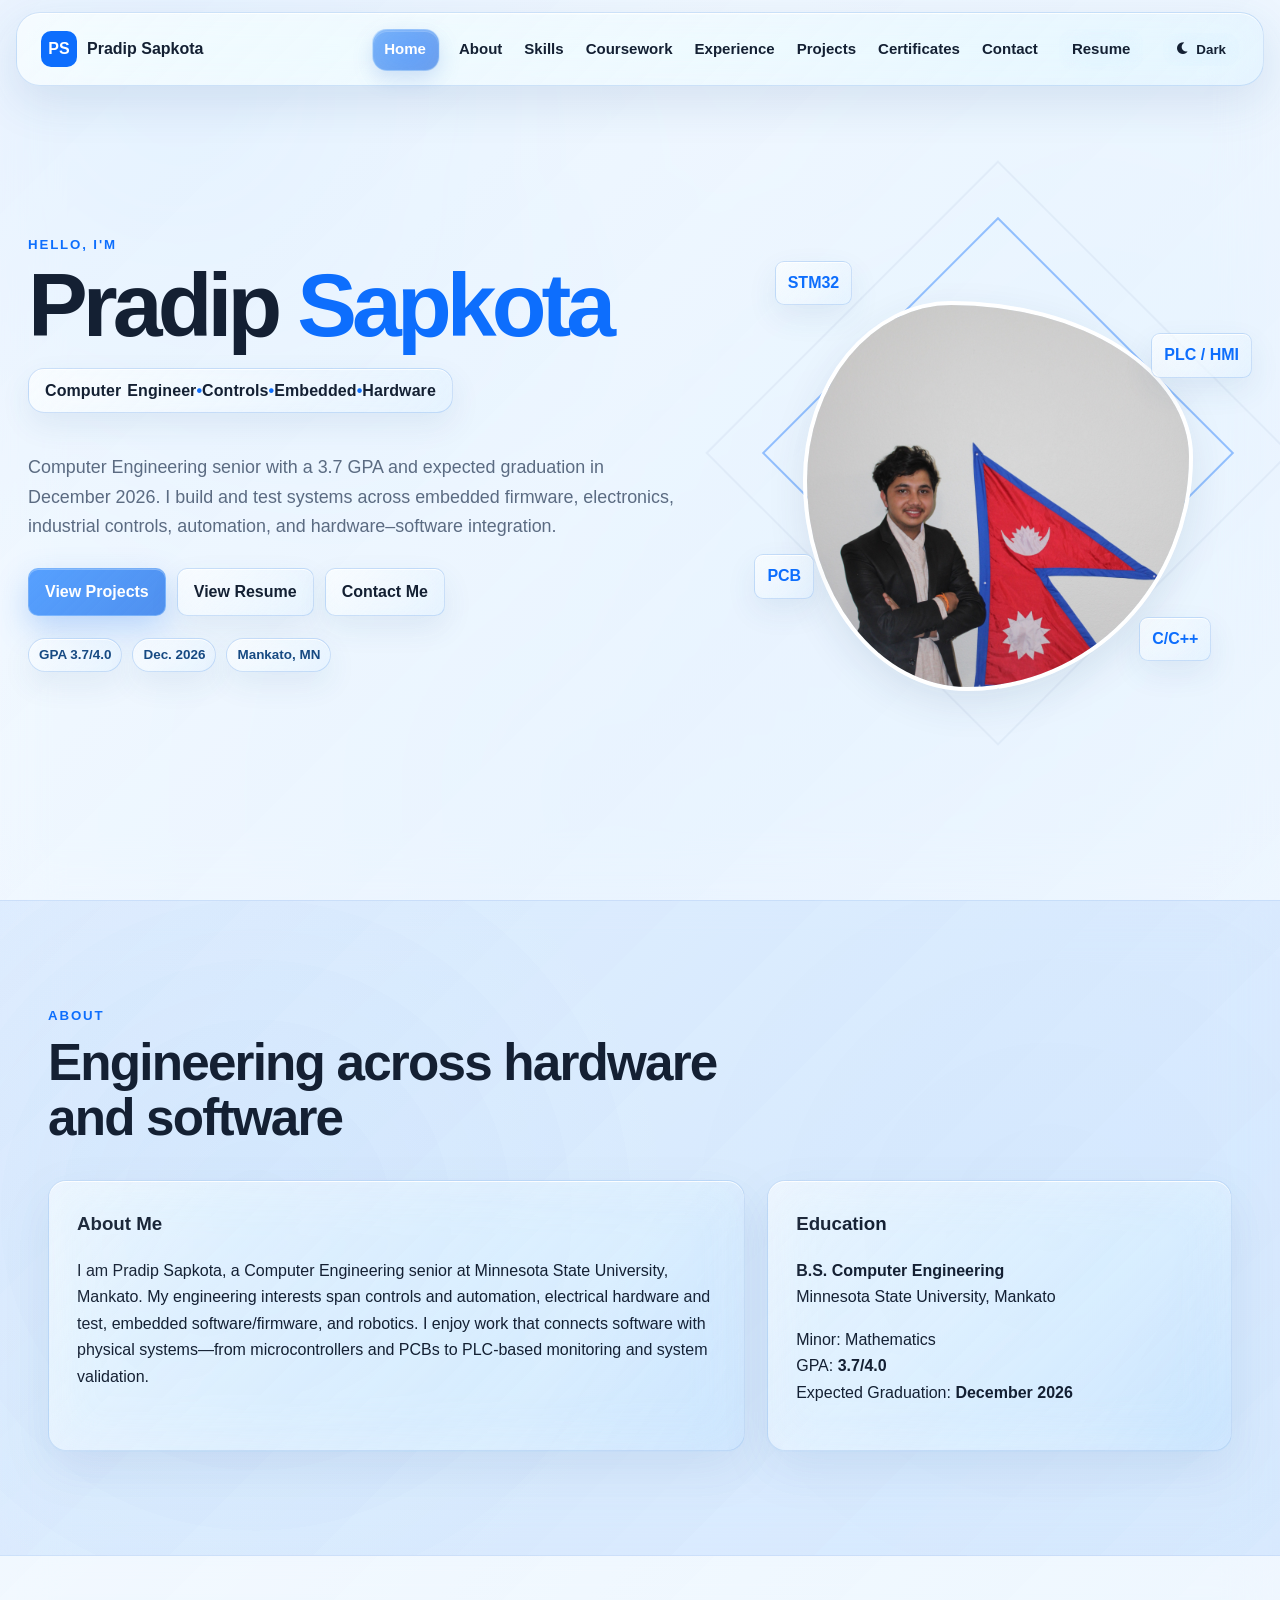
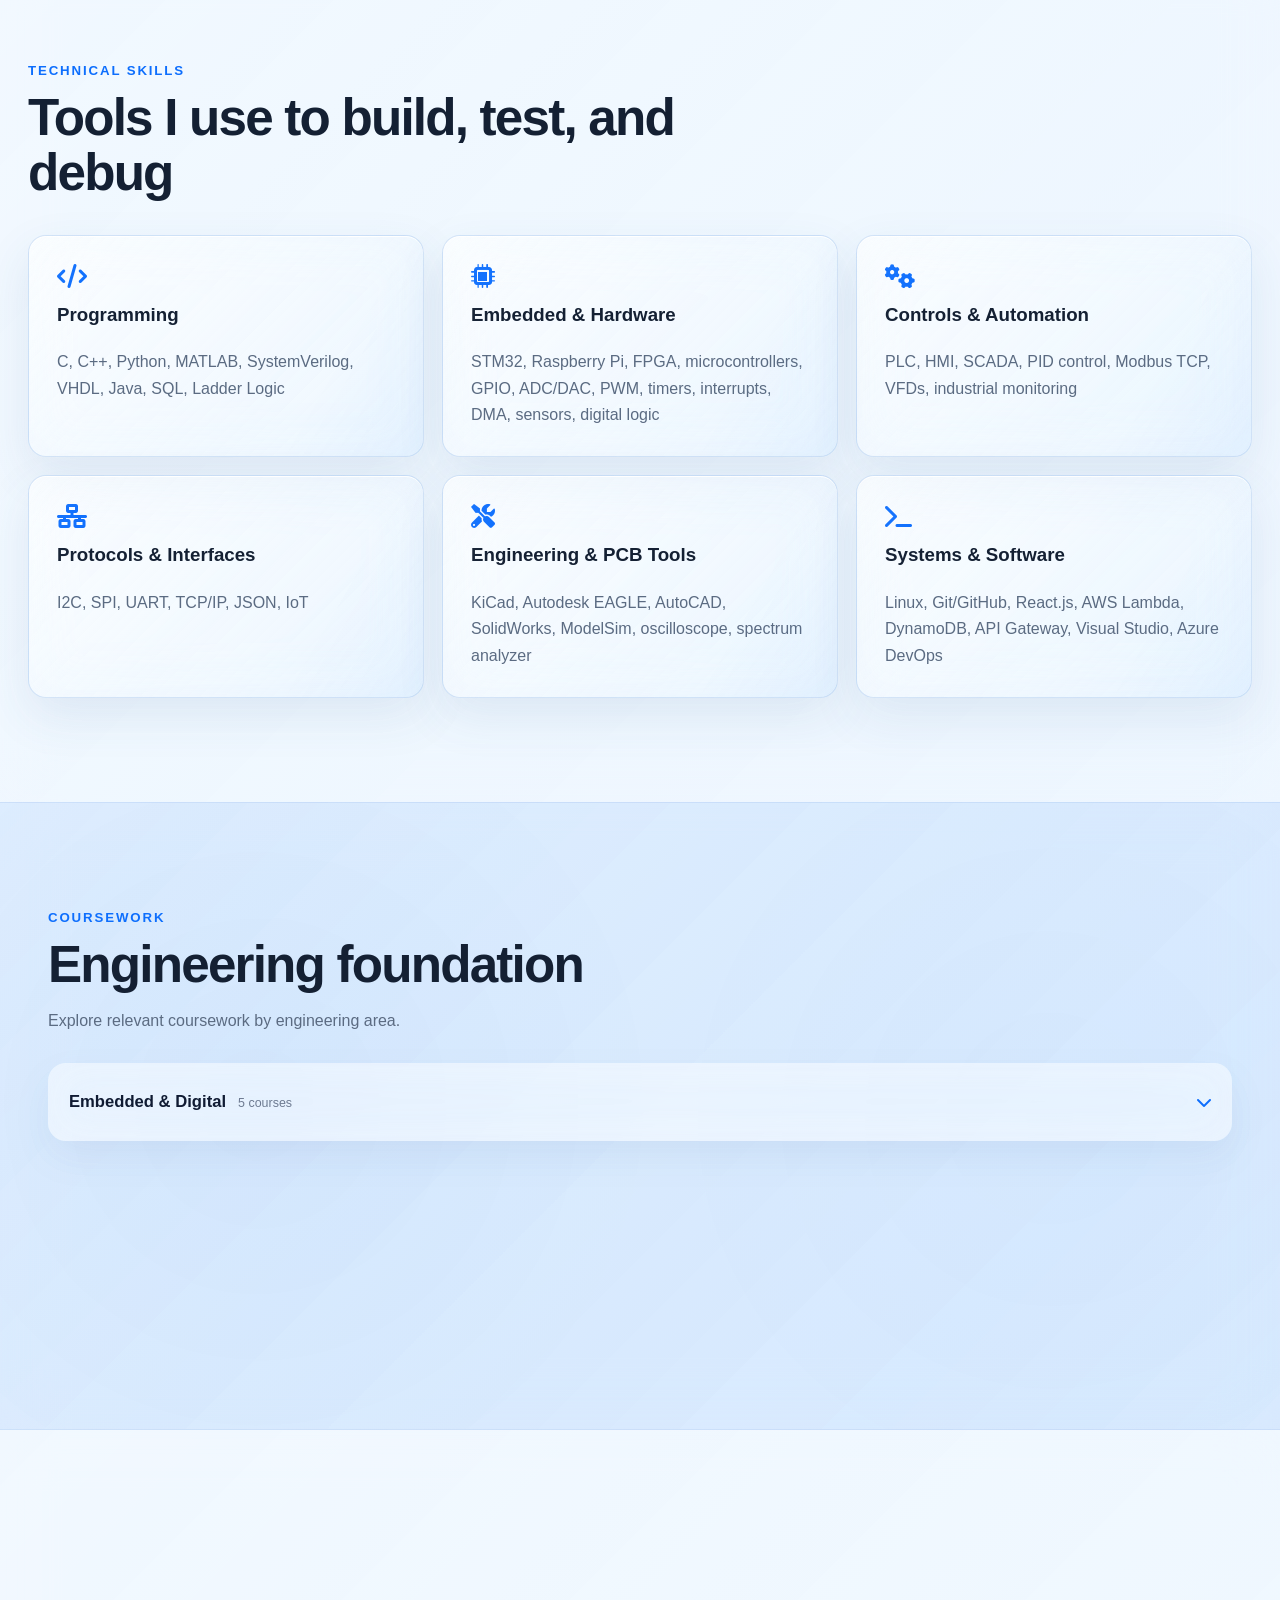
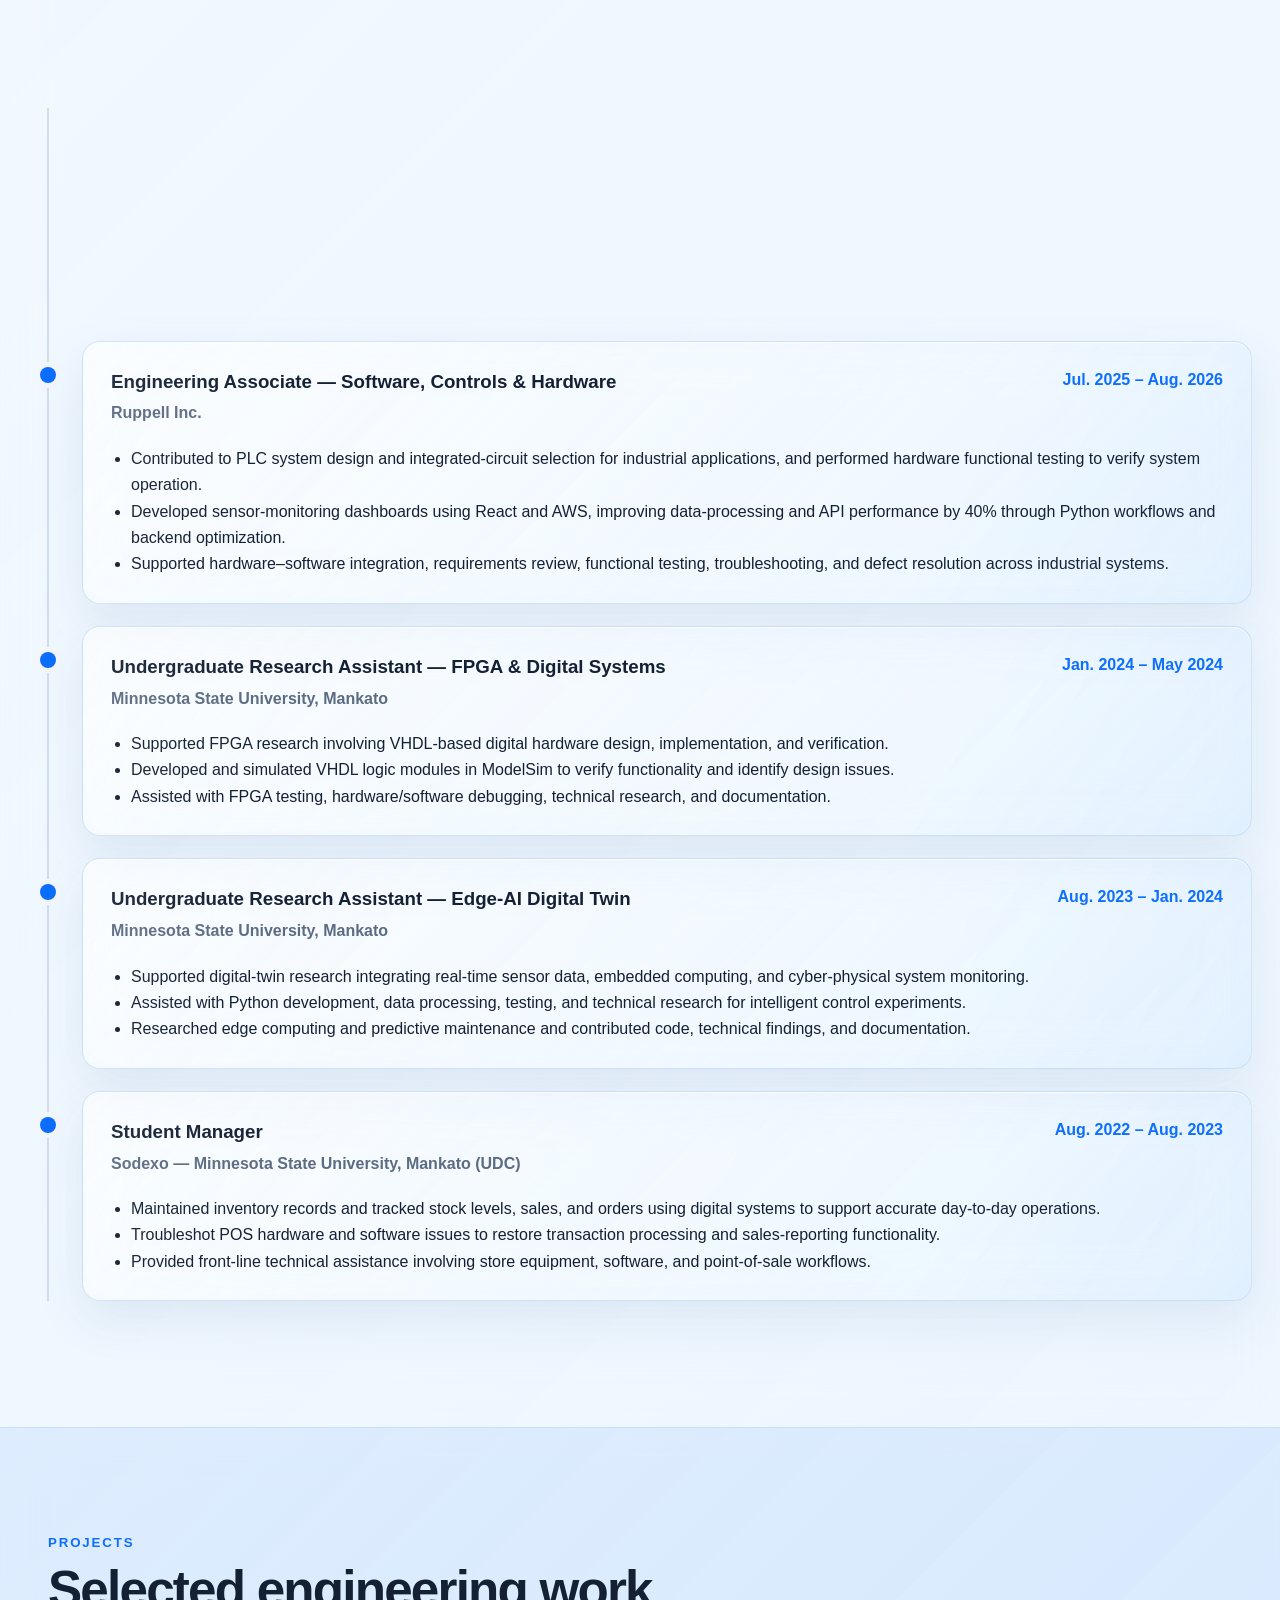
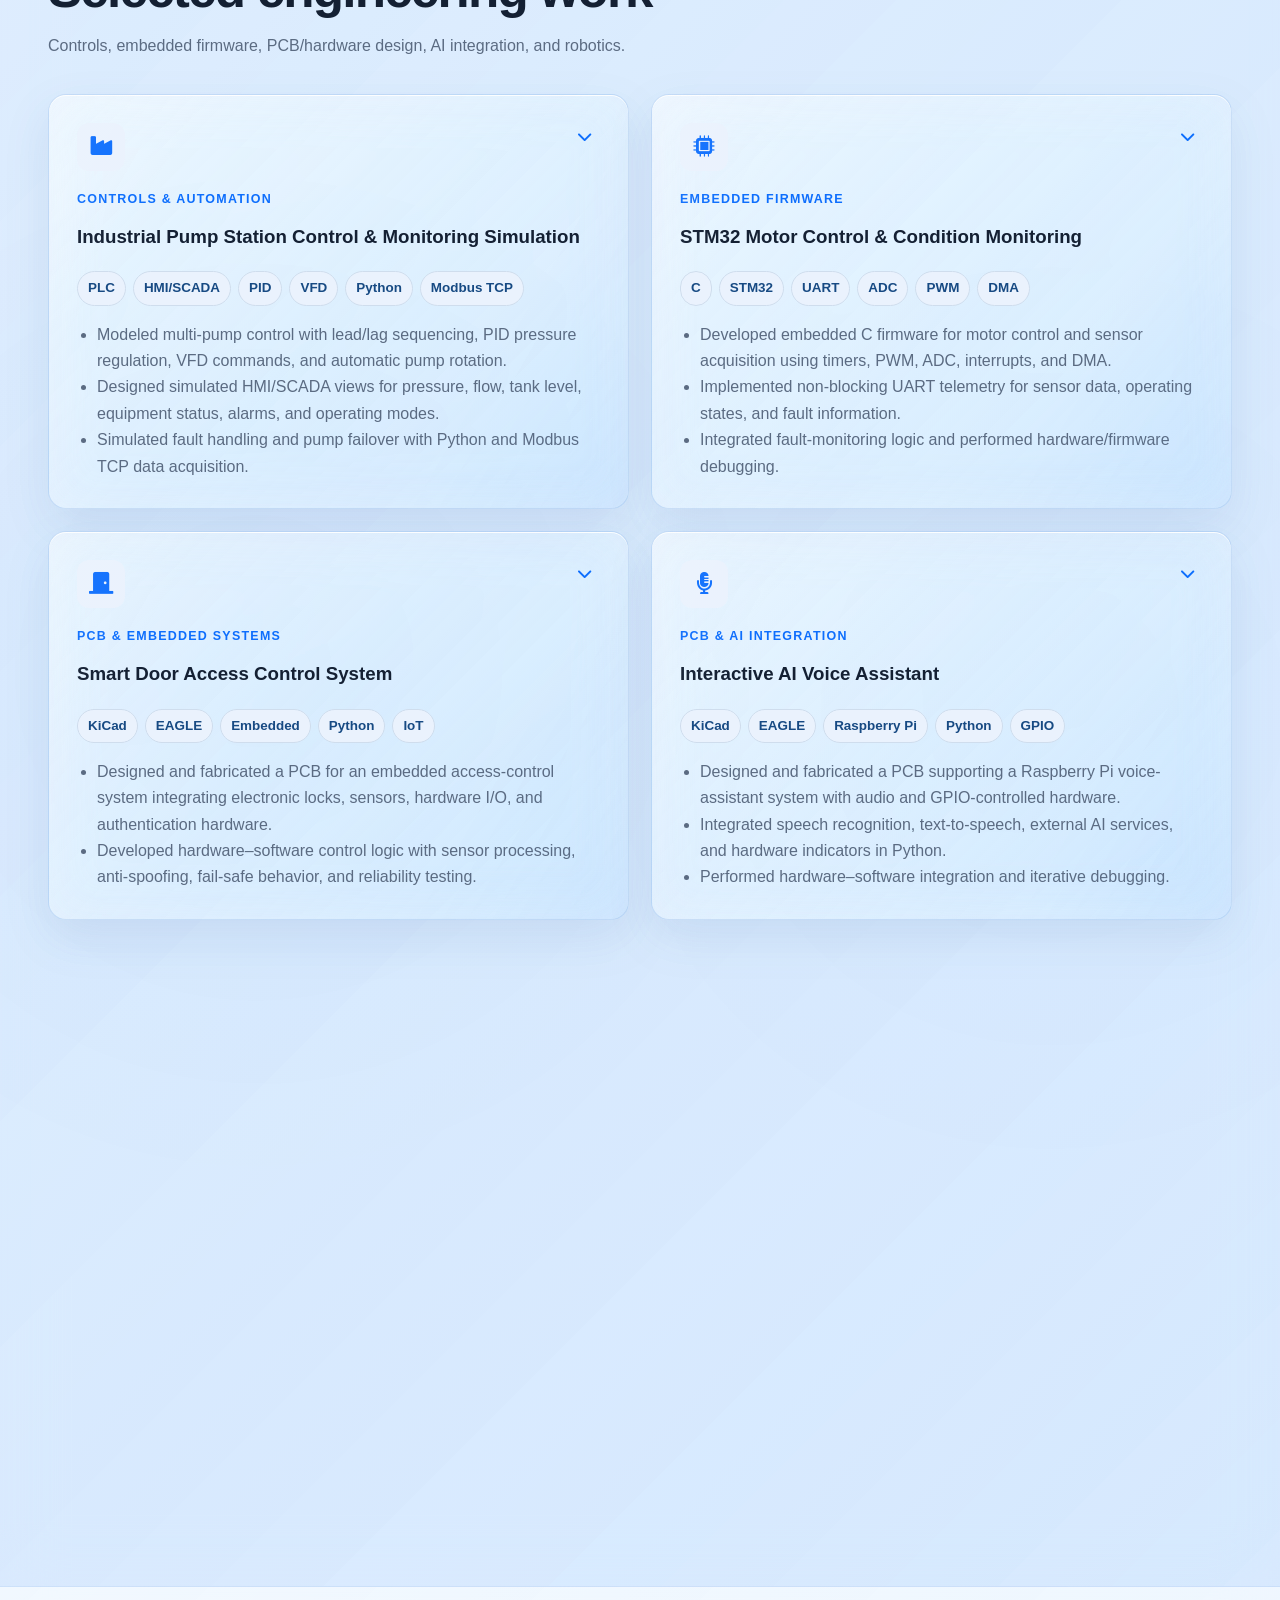
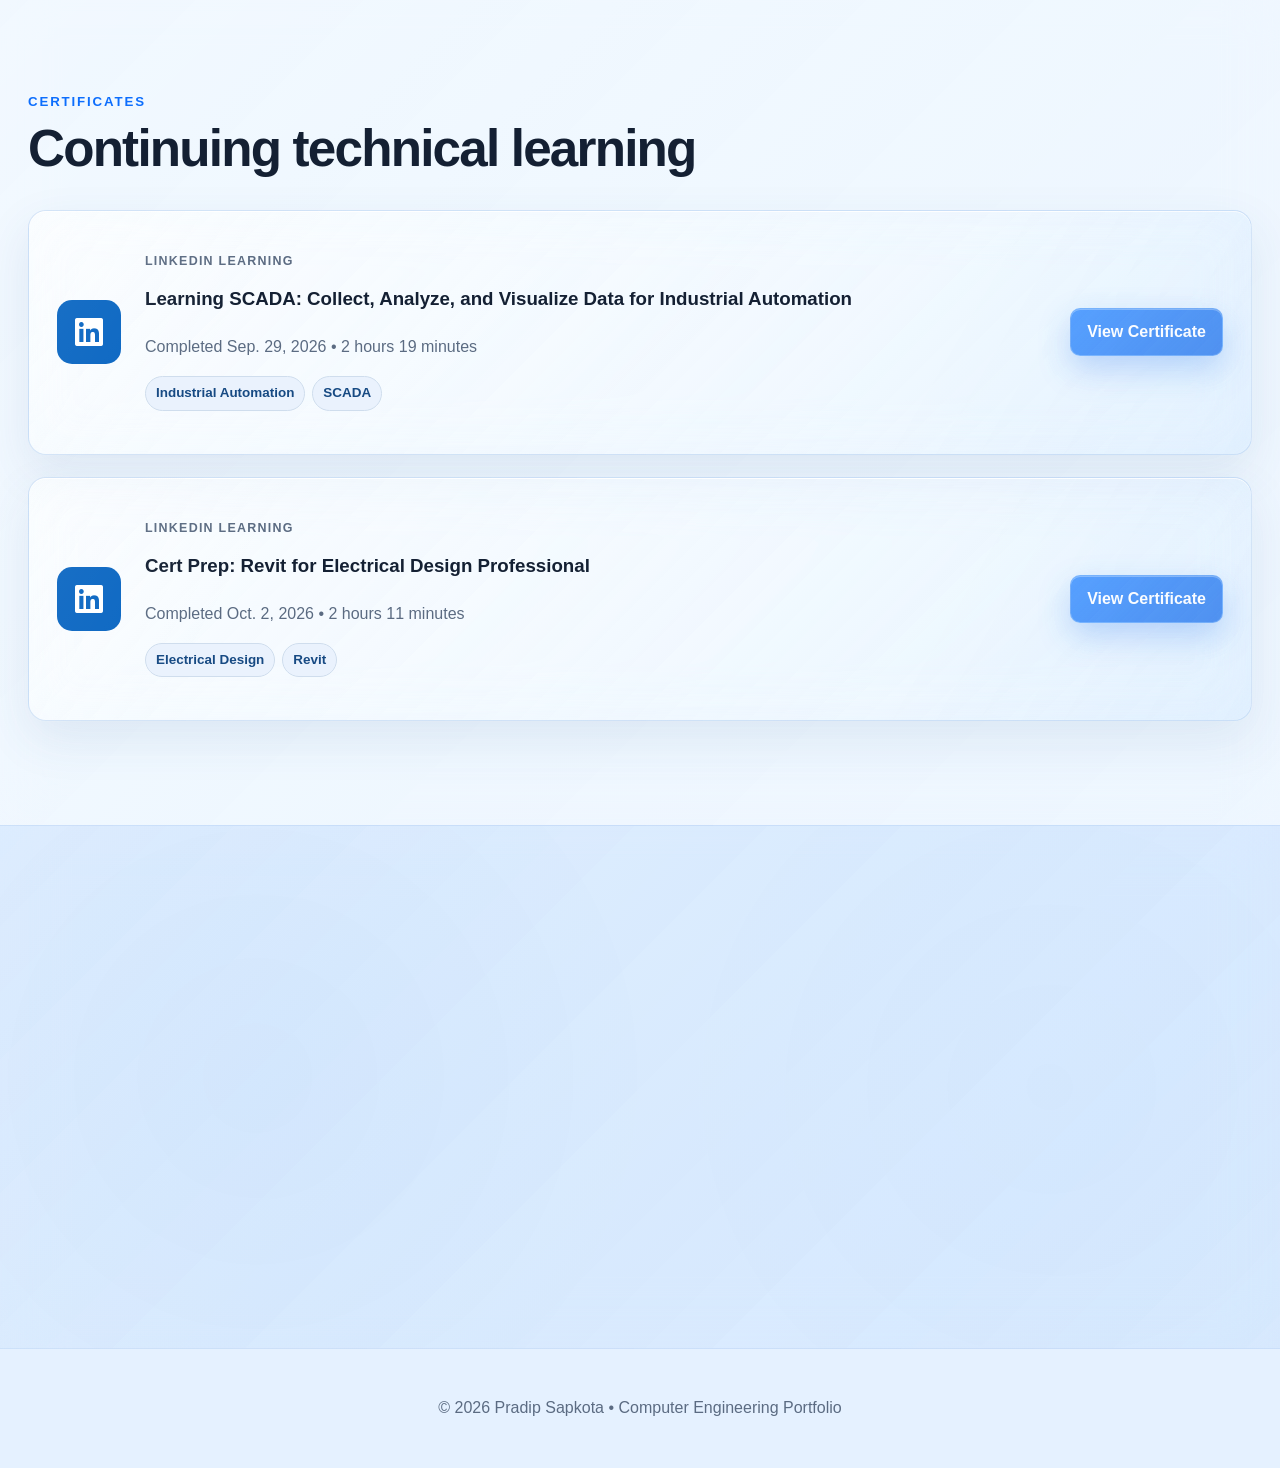
==== commit 075661ff: "updating navigator shade" ====
--- a/index.html
+++ b/index.html
@@ -21,7 +21,7 @@
   <link rel="apple-touch-icon" href="apple-touch-icon.png">
   <link rel="preconnect" href="https://cdnjs.cloudflare.com">
   <link rel="stylesheet" href="https://cdnjs.cloudflare.com/ajax/libs/font-awesome/6.0.0/css/all.min.css">
-  <link rel="stylesheet" href="styles.css?v=19.1-engineering-ambient-motion">
+  <link rel="stylesheet" href="styles.css?v=19.1-light-nav-blue">
   <script>
     (function(){
       const saved=localStorage.getItem('v15-theme');
@@ -49,14 +49,6 @@
   </script>
 </head>
 <body>
-
-<div class="engineering-ambient" aria-hidden="true">
-  <div class="ambient-orb ambient-orb-a"></div>
-  <div class="ambient-orb ambient-orb-b"></div>
-  <div class="ambient-orb ambient-orb-c"></div>
-  <div class="signal-field" id="signalField"></div>
-</div>
-
 <nav class="topnav">
   <div class="nav-inner">
     <a class="brand" href="#home"><span class="brand-mark">PS</span><span>Pradip Sapkota</span></a>
@@ -183,40 +175,4 @@
 <script>
 (()=>{const groups=[...document.querySelectorAll('.course-domain')],reduce=matchMedia('(prefers-reduced-motion: reduce)').matches;function init(g){const p=g.querySelector('.course-domain-panel'),o=g.classList.contains('is-open');p.style.height=o?'auto':'0px';p.style.opacity=o?'1':'0';}function toggle(g){const p=g.querySelector('.course-domain-panel'),btn=g.querySelector('.course-domain-summary'),opening=!g.classList.contains('is-open');if(reduce){g.classList.toggle('is-open',opening);btn.setAttribute('aria-expanded',opening);p.style.height=opening?'auto':'0px';p.style.opacity=opening?'1':'0';return;}const from=p.getBoundingClientRect().height;p.style.height=from+'px';p.offsetHeight;g.classList.toggle('is-open',opening);btn.setAttribute('aria-expanded',opening);const to=opening?p.scrollHeight:0;p.style.height=to+'px';p.style.opacity=opening?'1':'0';const done=e=>{if(e.propertyName!=='height')return;p.removeEventListener('transitionend',done);p.style.height=opening?'auto':'0px';};p.addEventListener('transitionend',done);}groups.forEach(g=>{init(g);g.querySelector('.course-domain-summary').addEventListener('click',()=>toggle(g));});})();
 </script>
-
-<script>
-(function(){
-  const field=document.getElementById('signalField');
-  if(!field || window.matchMedia('(prefers-reduced-motion: reduce)').matches) return;
-
-  const nodes=[
-    [8,20,4,120,-80,18,-3,0],
-    [22,68,3,155,-110,22,-12,1],
-    [36,36,4,110,-135,20,-8,0],
-    [48,82,3,165,-75,25,-17,0],
-    [59,24,4,125,-105,19,-5,1],
-    [71,61,3,150,-120,23,-15,0],
-    [84,31,4,105,-95,21,-10,0],
-    [91,78,3,135,-130,26,-20,1],
-    [15,88,3,145,-85,24,-9,0],
-    [66,91,4,115,-125,22,-14,1],
-    [31,11,3,130,-90,25,-19,0],
-    [78,12,3,155,-100,24,-6,0]
-  ];
-
-  nodes.forEach(function(n){
-    const el=document.createElement('span');
-    el.className='signal-node'+(n[7]?' logic':'');
-    el.style.left=n[0]+'%';
-    el.style.top=n[1]+'%';
-    el.style.setProperty('--size',n[2]+'px');
-    el.style.setProperty('--travel-x',n[3]+'px');
-    el.style.setProperty('--travel-y',n[4]+'px');
-    el.style.setProperty('--duration',n[5]+'s');
-    el.style.setProperty('--delay',n[6]+'s');
-    field.appendChild(el);
-  });
-})();
-</script>
-
 </body></html>
--- a/styles.css
+++ b/styles.css
@@ -2009,161 +2009,22 @@
 
 
 /* =========================================================
-   V19.1 TEST — ENGINEERING AMBIENT MOTION
-   Subtle blue energy orbs + drifting engineering signal nodes.
-   Decorative only; content remains fully interactive.
+   V19.1 TEST — LIGHT MODE ACTIVE NAV BLUE
+   Dark mode intentionally untouched.
    ========================================================= */
-.engineering-ambient{
-  position:fixed;
-  inset:0;
-  overflow:hidden;
-  pointer-events:none;
-  z-index:0;
-  contain:strict;
-}
-body > *:not(.engineering-ambient){
-  position:relative;
-  z-index:1;
-}
-
-/* Large, soft engineering-energy blooms behind the glass */
-.ambient-orb{
-  position:absolute;
-  width:clamp(220px,28vw,520px);
-  aspect-ratio:1;
-  border-radius:50%;
-  opacity:.22;
-  filter:blur(72px);
-  background:radial-gradient(circle,
-    rgba(79,143,255,.72) 0%,
-    rgba(55,115,238,.30) 38%,
-    rgba(37,86,190,.08) 64%,
-    transparent 76%);
-  will-change:transform;
-}
-.ambient-orb-a{
-  left:-8%;
-  top:14%;
-  animation:engineeringOrbA 24s ease-in-out infinite alternate;
-}
-.ambient-orb-b{
-  right:-10%;
-  top:48%;
-  width:clamp(260px,34vw,620px);
-  opacity:.18;
-  animation:engineeringOrbB 30s ease-in-out infinite alternate;
-}
-.ambient-orb-c{
-  left:34%;
-  bottom:-18%;
-  width:clamp(200px,25vw,470px);
-  opacity:.12;
-  animation:engineeringOrbC 27s ease-in-out infinite alternate;
-}
-
-/* Signal nodes: tiny luminous telemetry/data points */
-.signal-node{
-  --size:4px;
-  --travel-x:120px;
-  --travel-y:-90px;
-  --duration:18s;
-  --delay:0s;
-  position:absolute;
-  width:var(--size);
-  height:var(--size);
-  border-radius:50%;
-  background:rgba(111,170,255,.88);
+html[data-theme="light"] .nav-link.active,
+html[data-theme="light"] .nav-links a.active{
+  color:#fff !important;
+  background:
+    linear-gradient(135deg,
+      rgba(103,157,246,.94) 0%,
+      rgba(102,148,236,.91) 52%,
+      rgba(91,137,224,.92) 100%) !important;
+  border-color:rgba(104,154,238,.52) !important;
   box-shadow:
-    0 0 7px rgba(92,154,255,.65),
-    0 0 16px rgba(67,127,244,.26);
-  opacity:0;
-  animation:signalDrift var(--duration) linear var(--delay) infinite;
-  will-change:transform,opacity;
-}
-.signal-node::after{
-  content:"";
-  position:absolute;
-  left:50%;
-  top:50%;
-  width:clamp(12px,1.4vw,24px);
-  height:1px;
-  transform:translate(-100%,-50%);
-  background:linear-gradient(90deg,transparent,rgba(105,164,255,.38));
-}
-
-/* A few nodes render as tiny square "logic" packets rather than circles. */
-.signal-node.logic{
-  border-radius:2px;
-  transform:rotate(45deg);
-  background:rgba(121,180,255,.72);
-}
-.signal-node.logic::after{
-  display:none;
-}
-
-@keyframes engineeringOrbA{
-  from{transform:translate3d(0,0,0) scale(.94)}
-  to{transform:translate3d(15vw,9vh,0) scale(1.08)}
-}
-@keyframes engineeringOrbB{
-  from{transform:translate3d(0,0,0) scale(1)}
-  to{transform:translate3d(-16vw,-10vh,0) scale(.90)}
-}
-@keyframes engineeringOrbC{
-  from{transform:translate3d(0,0,0) scale(.92)}
-  to{transform:translate3d(9vw,-12vh,0) scale(1.05)}
-}
-@keyframes signalDrift{
-  0%{
-    opacity:0;
-    transform:translate3d(0,0,0) scale(.7);
-  }
-  12%{opacity:.50}
-  50%{opacity:.26}
-  88%{opacity:.44}
-  100%{
-    opacity:0;
-    transform:translate3d(var(--travel-x),var(--travel-y),0) scale(1.08);
-  }
-}
-
-/* Dark mode: restrained but visible over the premium navy DEV background. */
-html[data-theme="dark"] .engineering-ambient{
-  opacity:.78;
-  mix-blend-mode:screen;
-}
-html[data-theme="dark"] .ambient-orb{
-  opacity:.16;
-}
-
-/* Light glass mode: much softer so it doesn't dirty the icy glass. */
-html[data-theme="light"] .engineering-ambient{
-  opacity:.45;
-}
-html[data-theme="light"] .ambient-orb{
-  opacity:.11;
-  filter:blur(88px);
-}
-html[data-theme="light"] .signal-node{
-  background:rgba(61,119,218,.60);
-  box-shadow:0 0 8px rgba(68,128,225,.24);
-}
-
-/* Mobile: fewer visual layers and lower GPU cost. */
-@media (max-width:700px){
-  .ambient-orb-b{display:none}
-  .ambient-orb{filter:blur(62px)}
-  .signal-node:nth-child(n+9){display:none}
-}
-
-/* Accessibility + battery friendliness. */
-@media (prefers-reduced-motion:reduce){
-  .ambient-orb,
-  .signal-node{
-    animation:none !important;
-  }
-  .signal-node{display:none}
-  .ambient-orb-a{transform:translate3d(5vw,4vh,0)}
-  .ambient-orb-b{transform:translate3d(-5vw,-3vh,0)}
-  .ambient-orb-c{transform:translate3d(3vw,-4vh,0)}
-}
+    inset 0 1px 0 rgba(255,255,255,.42),
+    inset 0 0 0 1px rgba(255,255,255,.12),
+    0 7px 18px rgba(66,112,194,.16) !important;
+  backdrop-filter:blur(18px) saturate(132%) !important;
+  -webkit-backdrop-filter:blur(18px) saturate(132%) !important;
+}
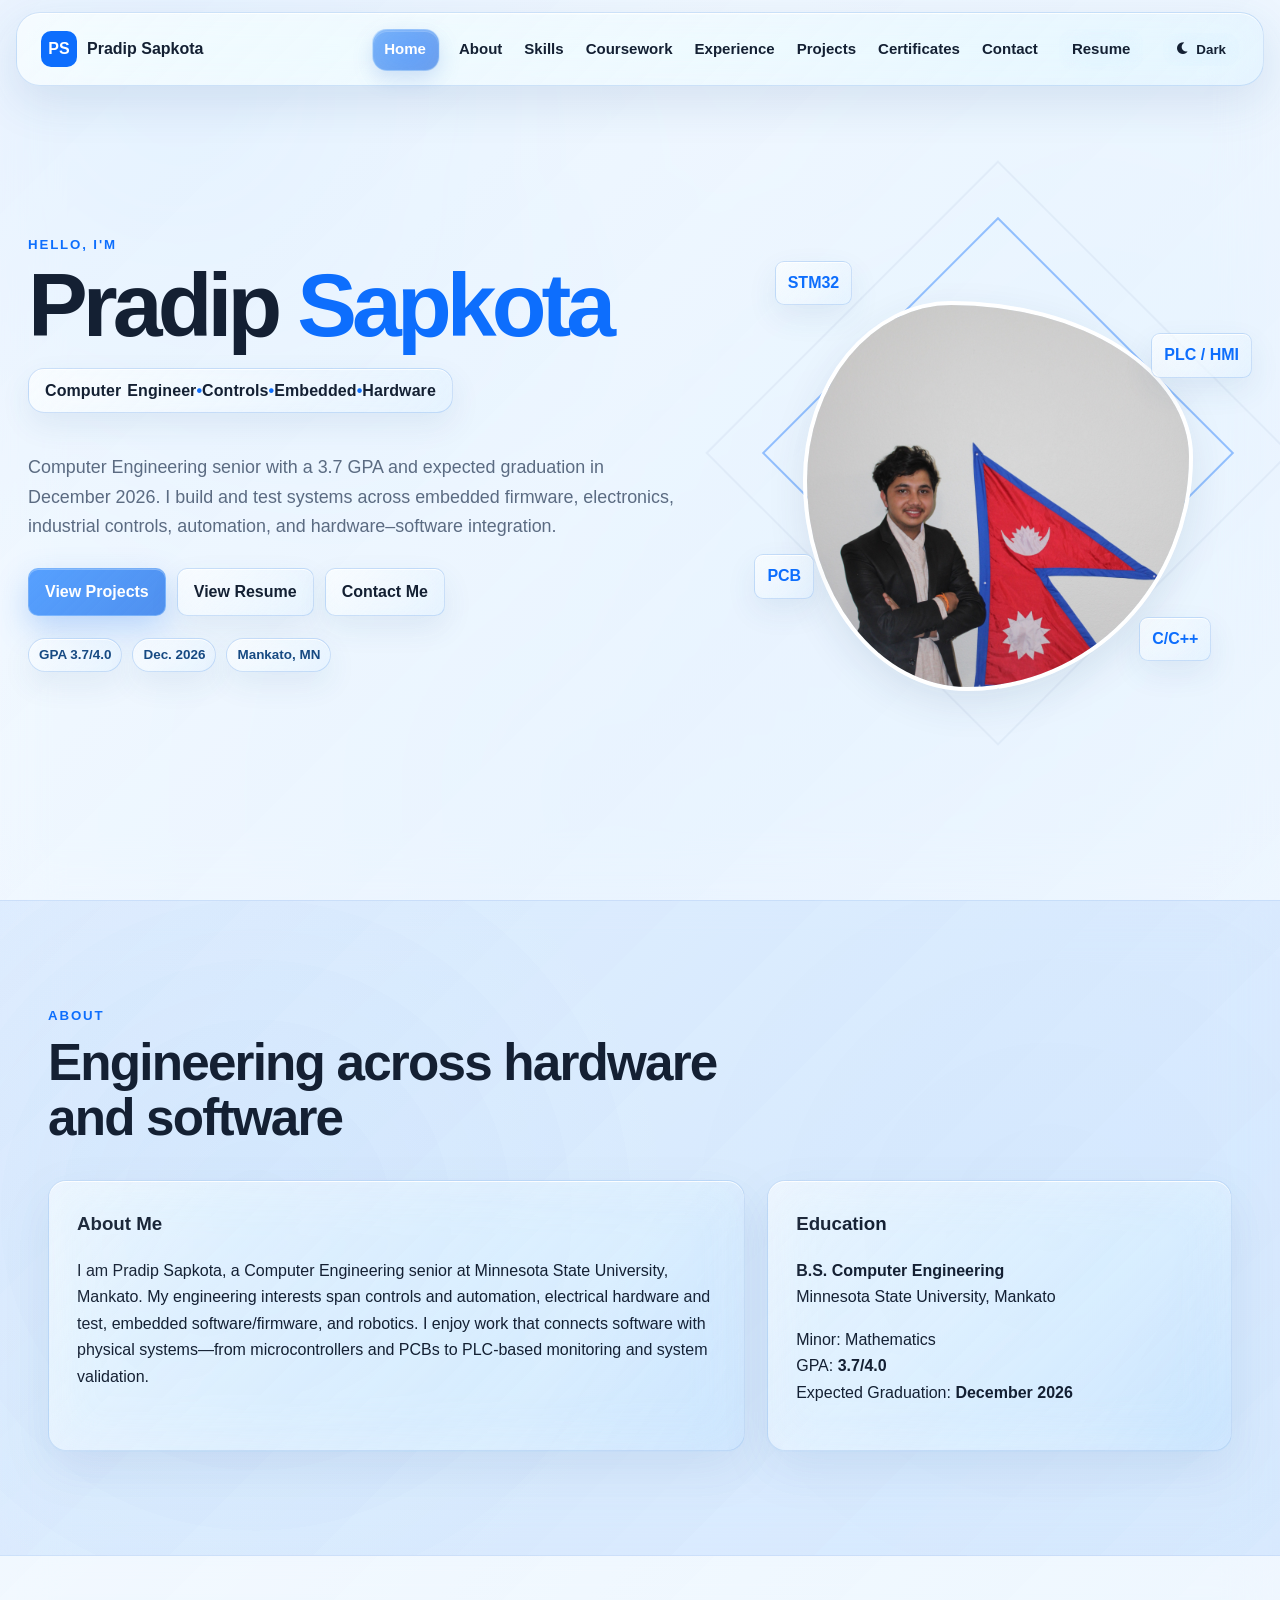
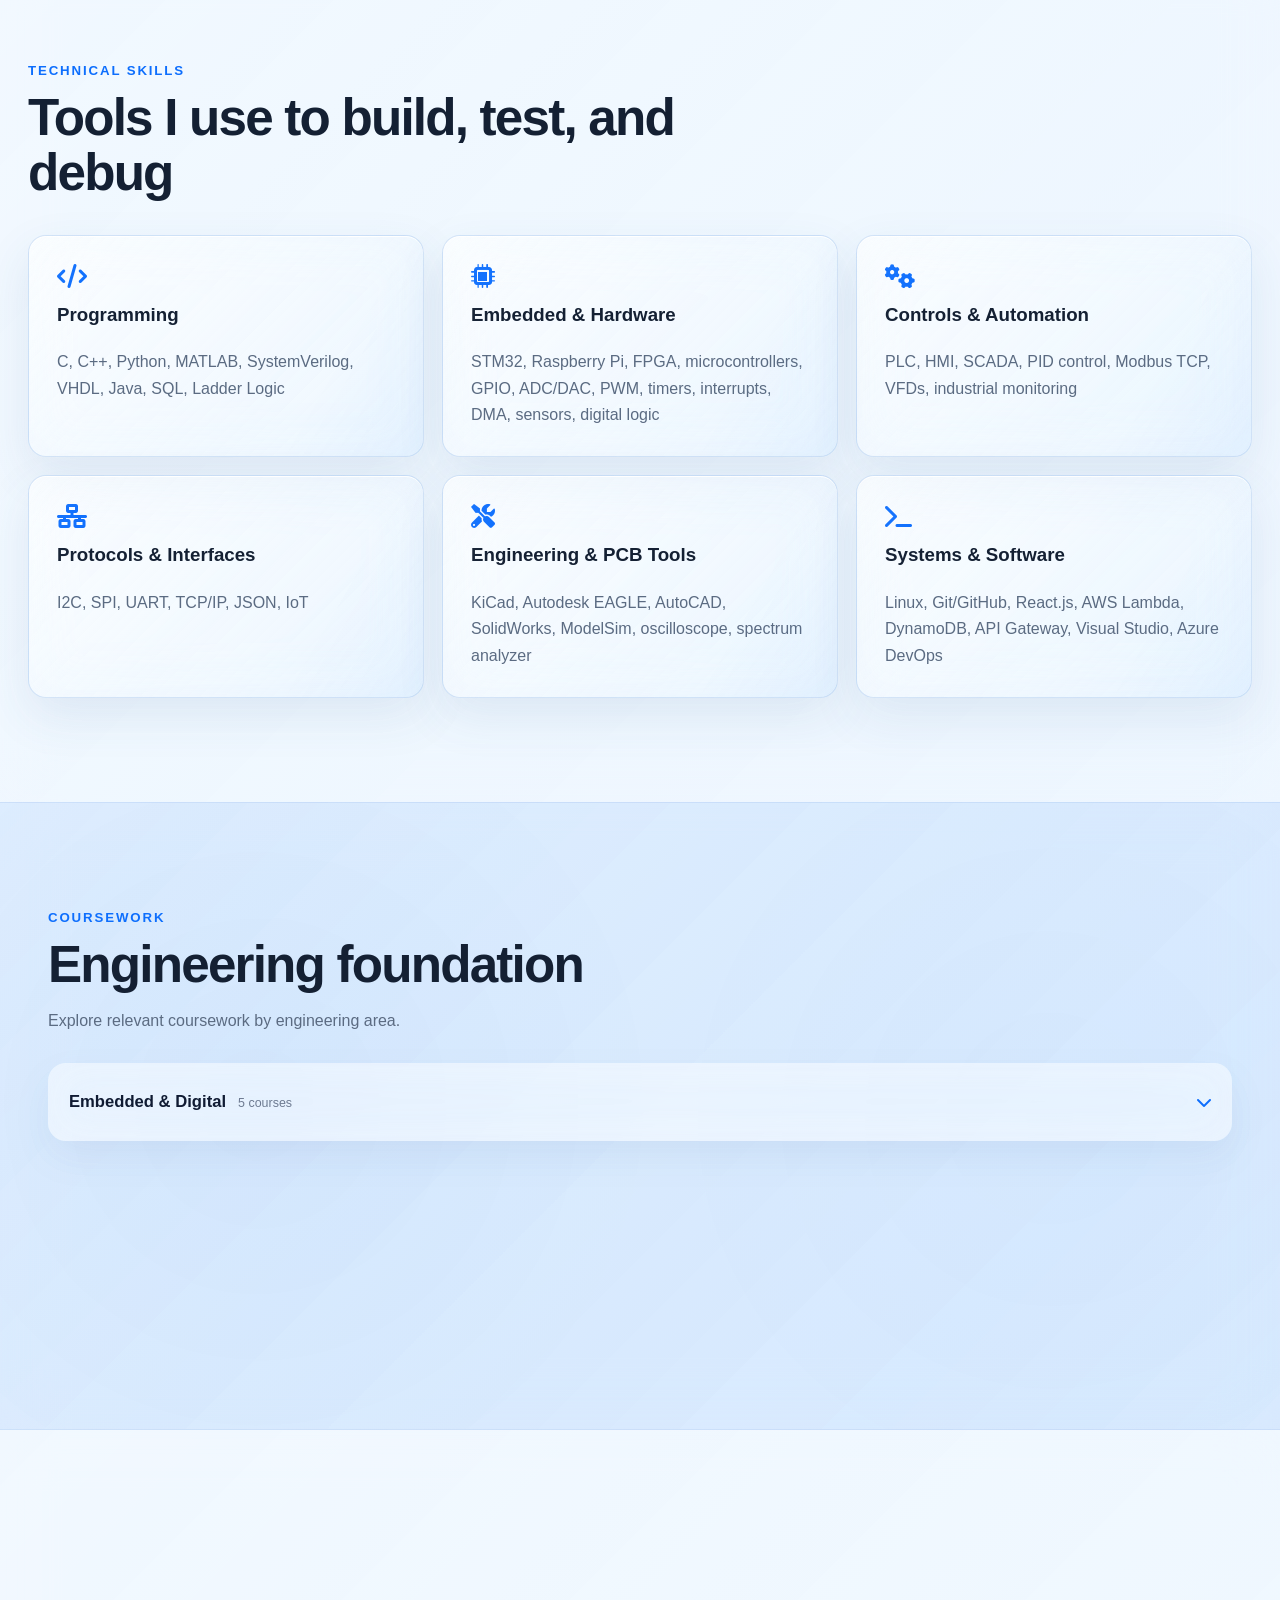
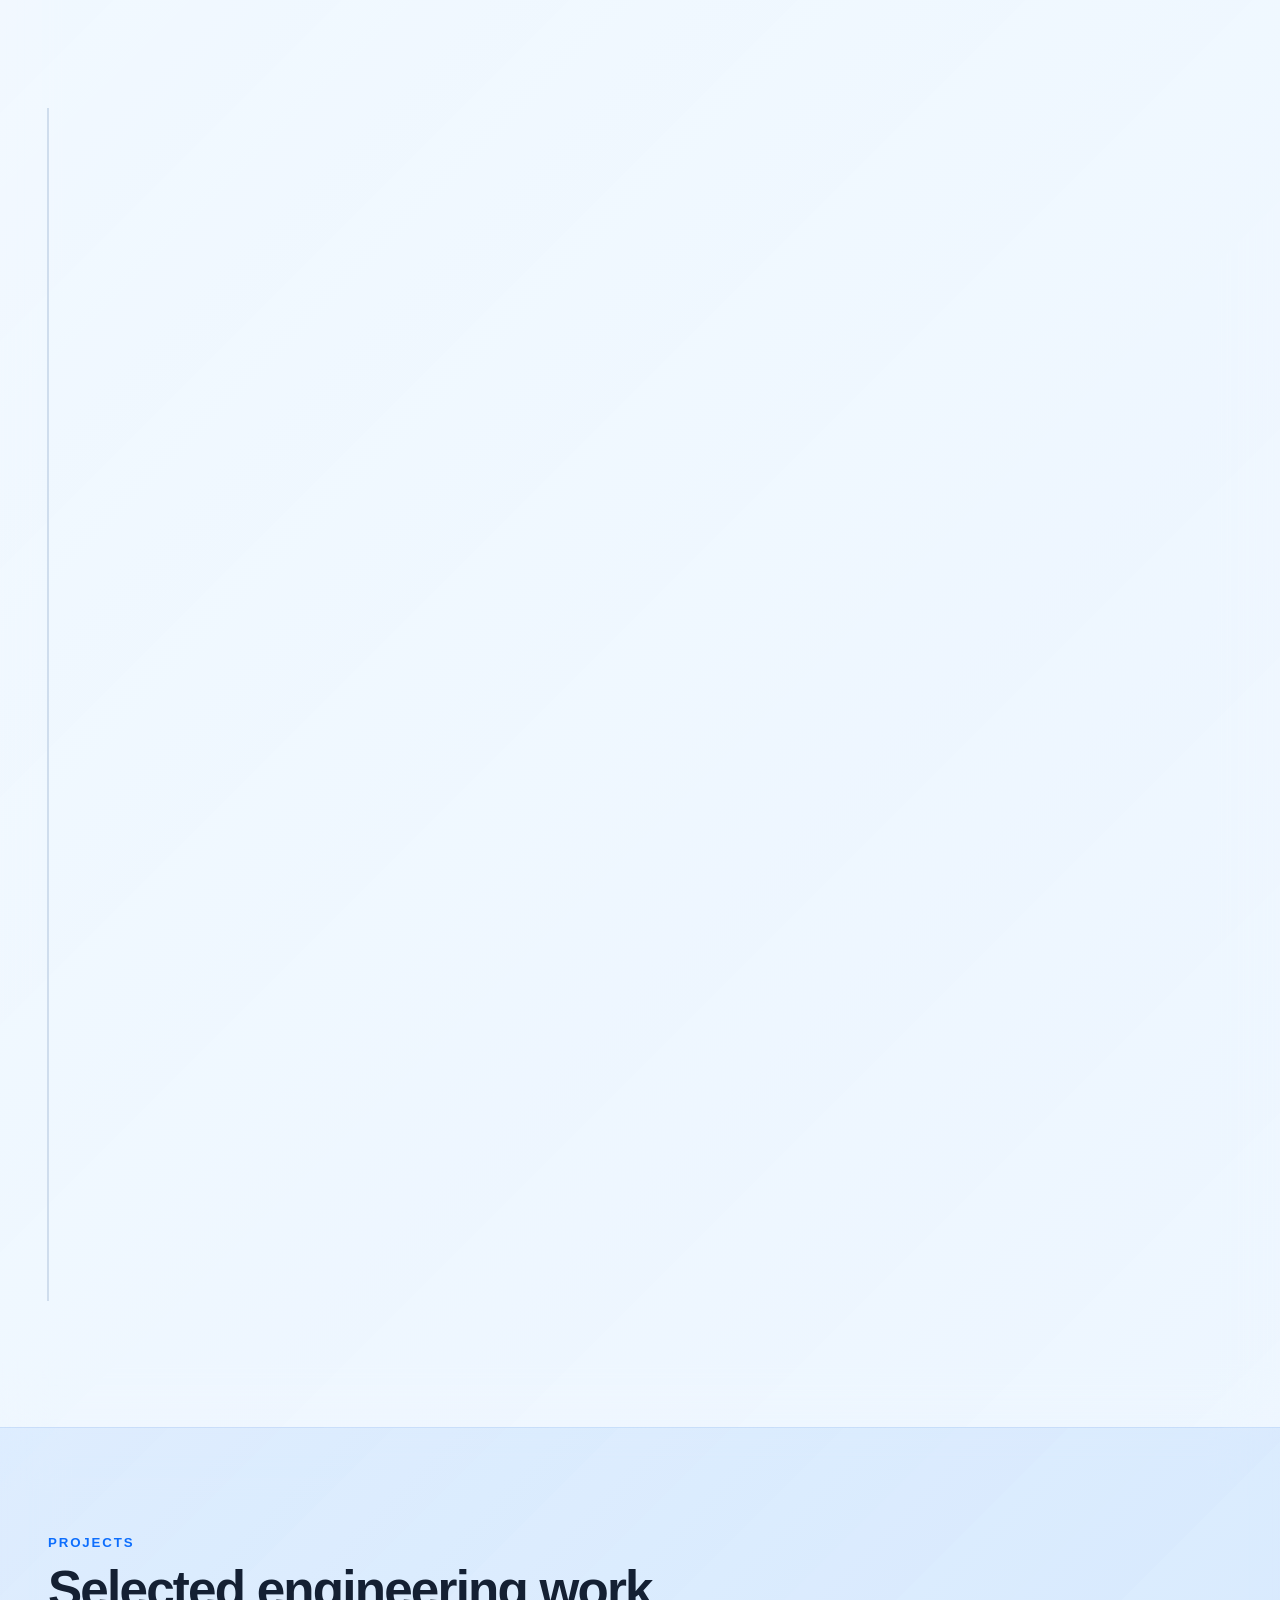
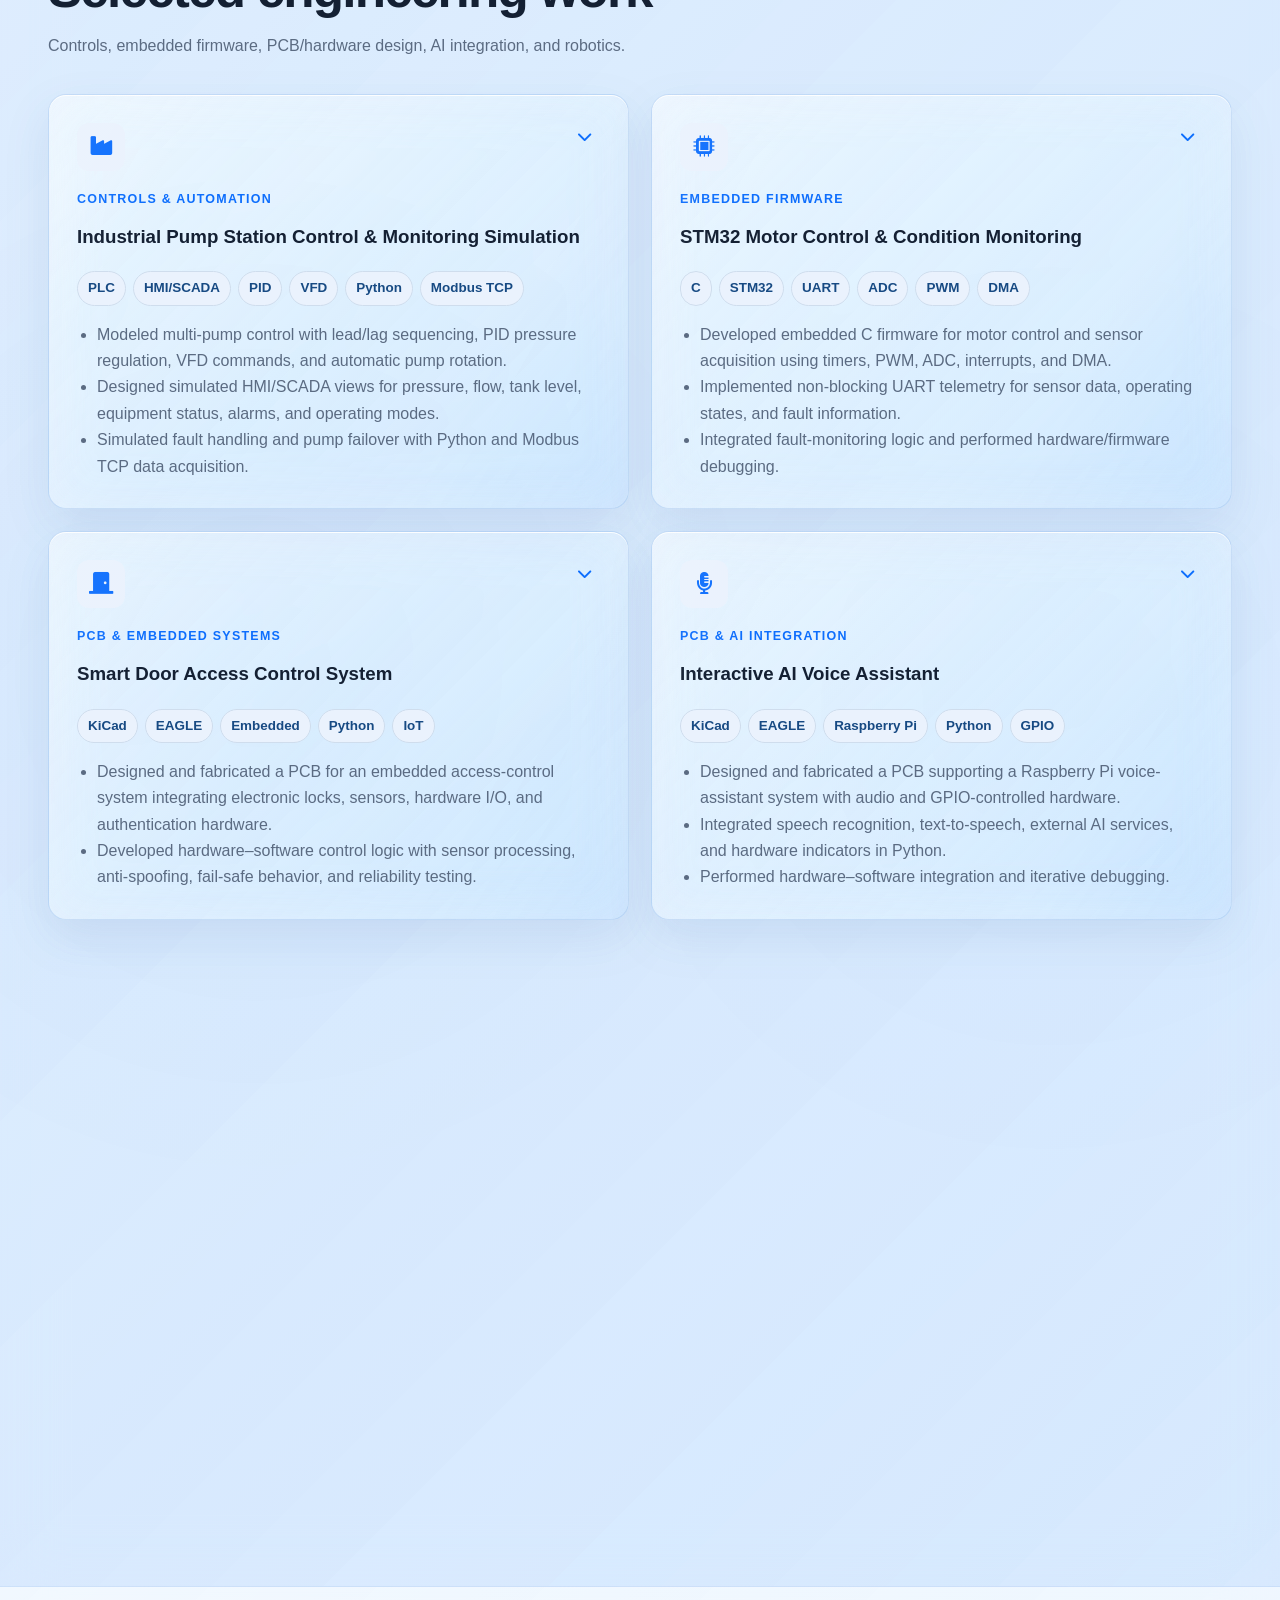
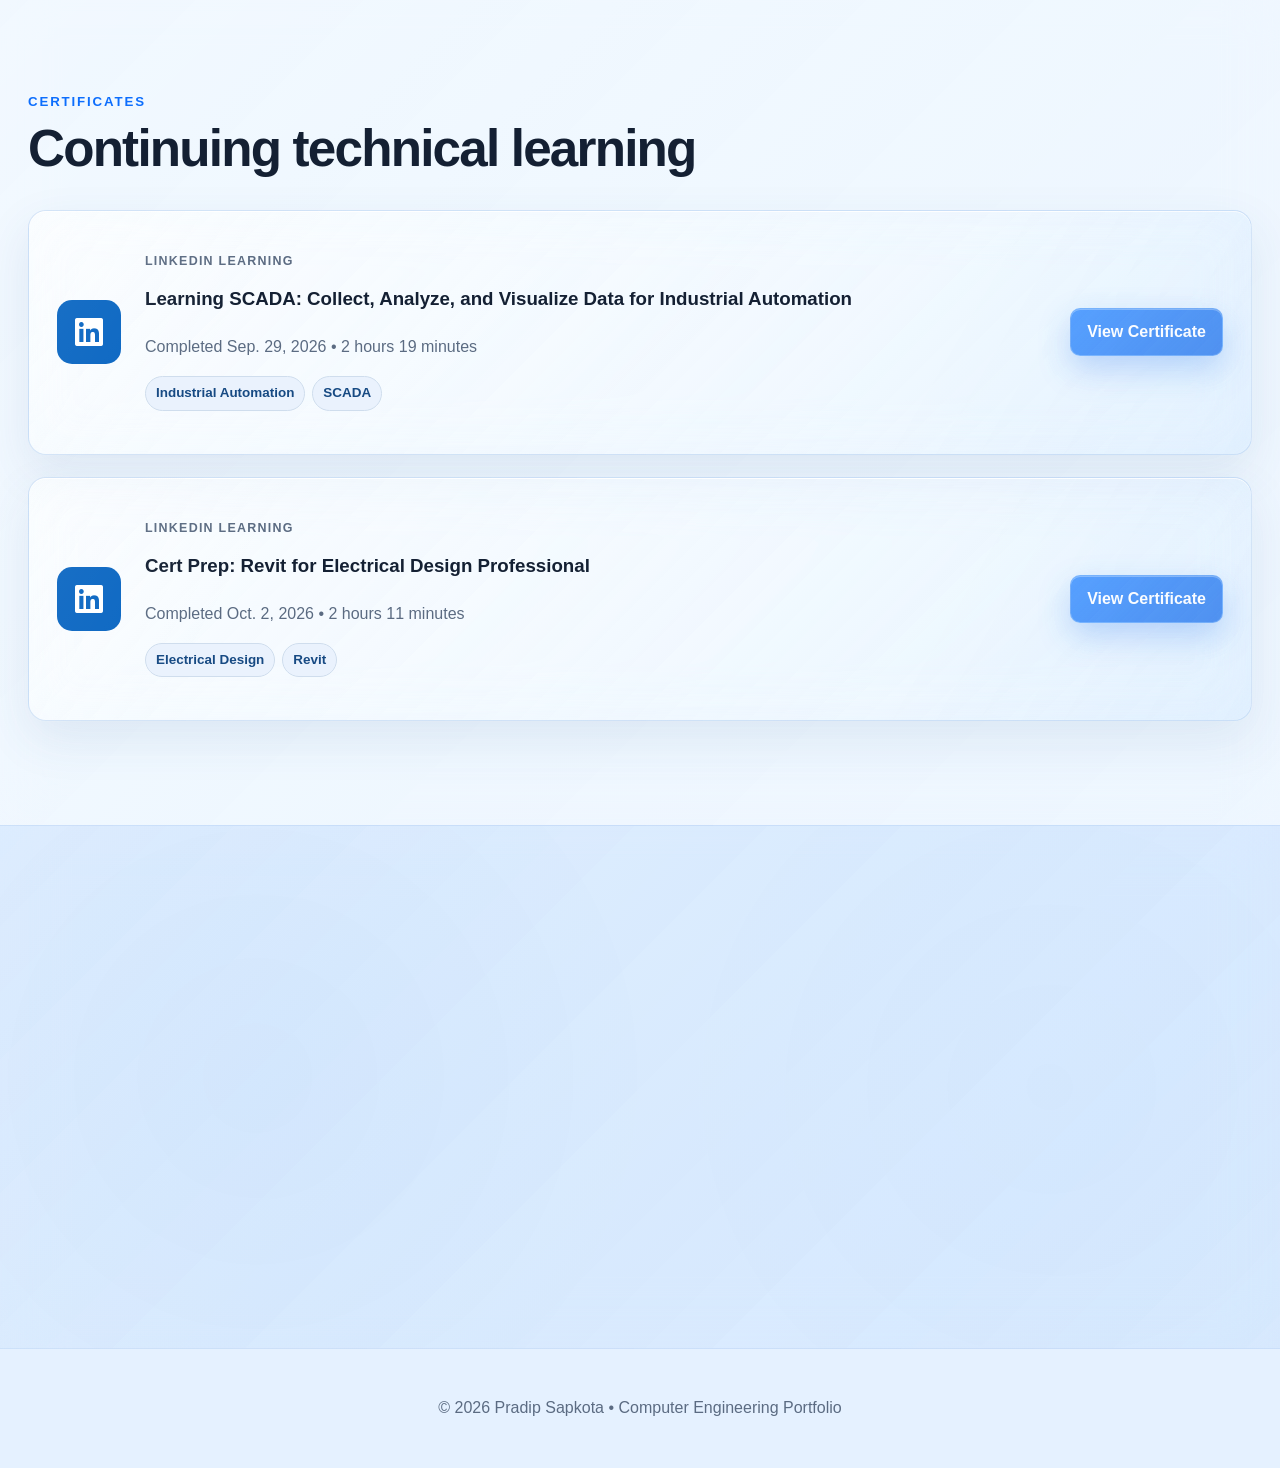
==== commit bf82eb76: "updating navigator" ====
--- a/index.html
+++ b/index.html
@@ -21,7 +21,7 @@
   <link rel="apple-touch-icon" href="apple-touch-icon.png">
   <link rel="preconnect" href="https://cdnjs.cloudflare.com">
   <link rel="stylesheet" href="https://cdnjs.cloudflare.com/ajax/libs/font-awesome/6.0.0/css/all.min.css">
-  <link rel="stylesheet" href="styles.css?v=19.1-light-nav-blue">
+  <link rel="stylesheet" href="styles.css?v=19.2-richer-light-nav-blue">
   <script>
     (function(){
       const saved=localStorage.getItem('v15-theme');
--- a/styles.css
+++ b/styles.css
@@ -2028,3 +2028,23 @@
   backdrop-filter:blur(18px) saturate(132%) !important;
   -webkit-backdrop-filter:blur(18px) saturate(132%) !important;
 }
+
+
+/* =========================================================
+   V19.2 TEST — RICHER LIGHT ACTIVE NAV
+   One small step bluer than V19.1. Dark mode untouched.
+   ========================================================= */
+html[data-theme="light"] .nav-link.active,
+html[data-theme="light"] .nav-links a.active{
+  color:#fff !important;
+  background:
+    linear-gradient(135deg,
+      rgba(83,145,246,.97) 0%,
+      rgba(78,132,232,.95) 52%,
+      rgba(70,119,216,.96) 100%) !important;
+  border-color:rgba(83,139,231,.62) !important;
+  box-shadow:
+    inset 0 1px 0 rgba(255,255,255,.42),
+    inset 0 0 0 1px rgba(255,255,255,.11),
+    0 7px 18px rgba(55,101,187,.19) !important;
+}
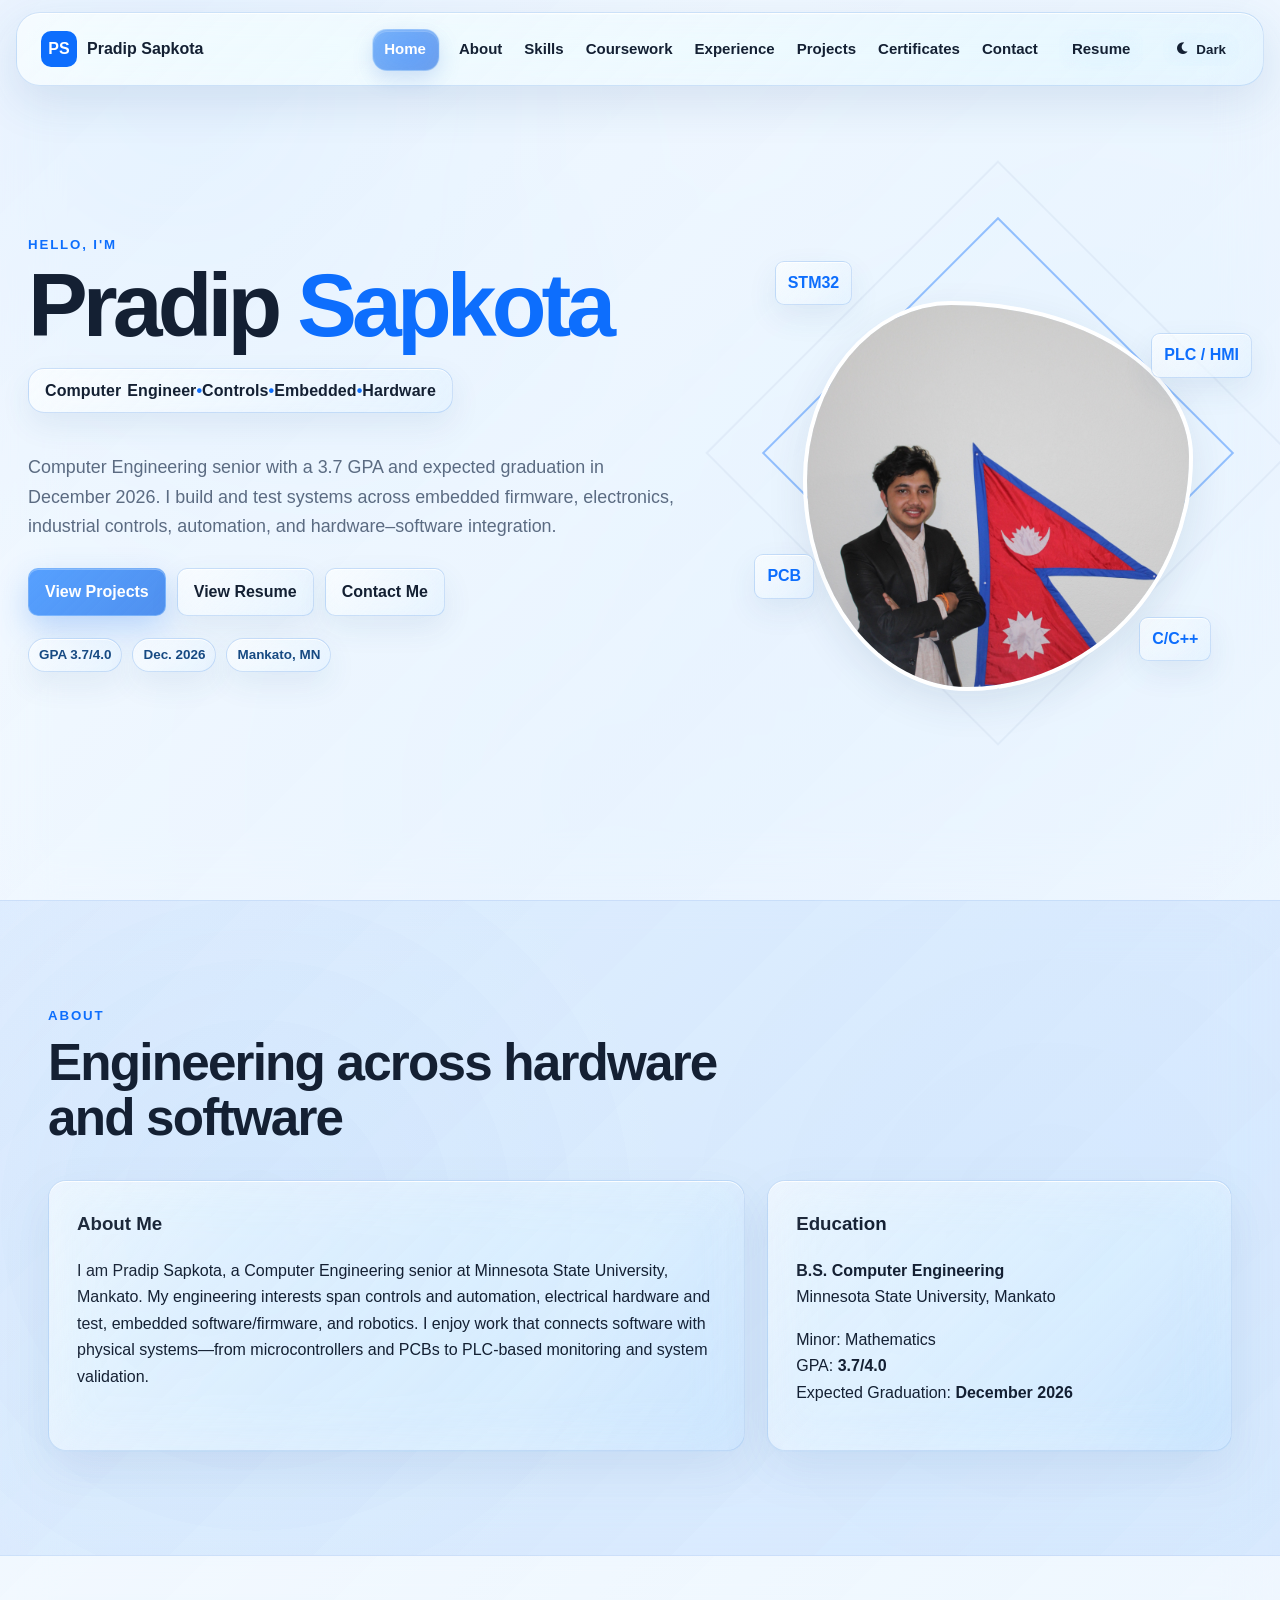
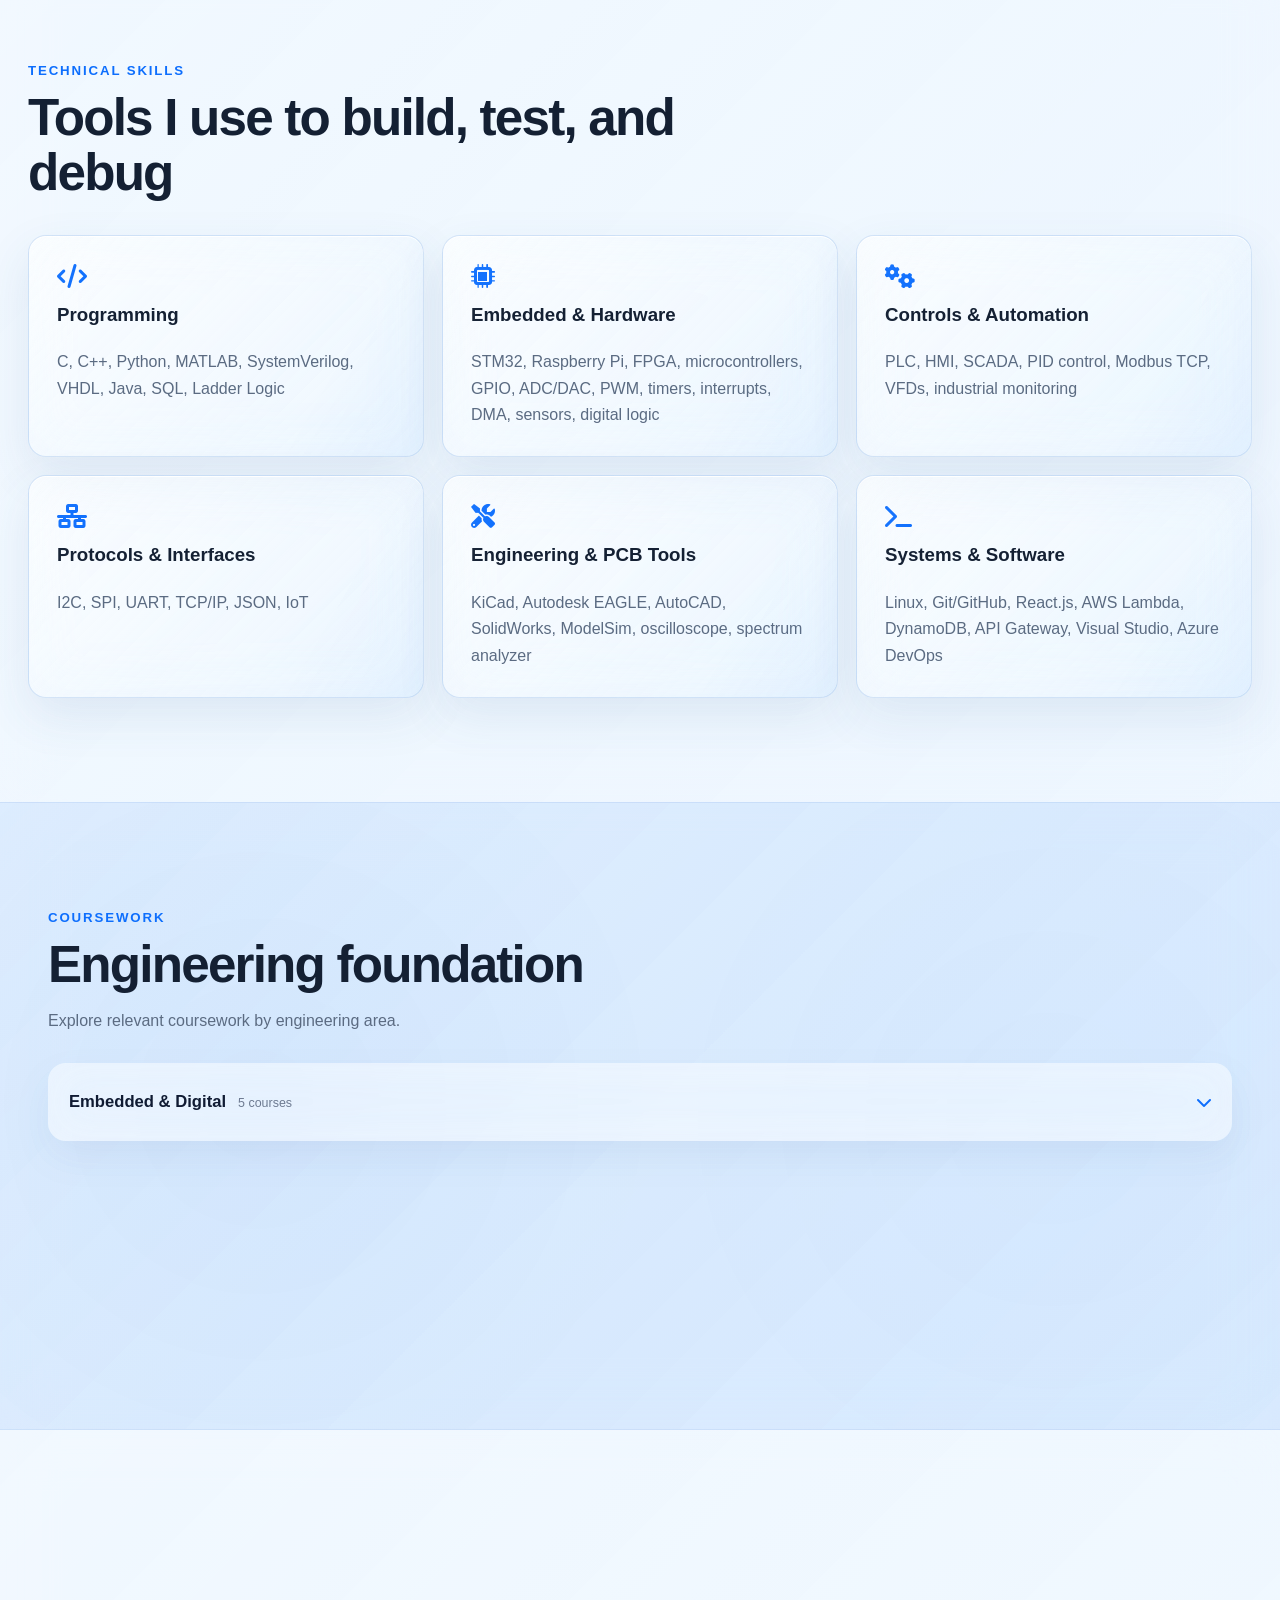
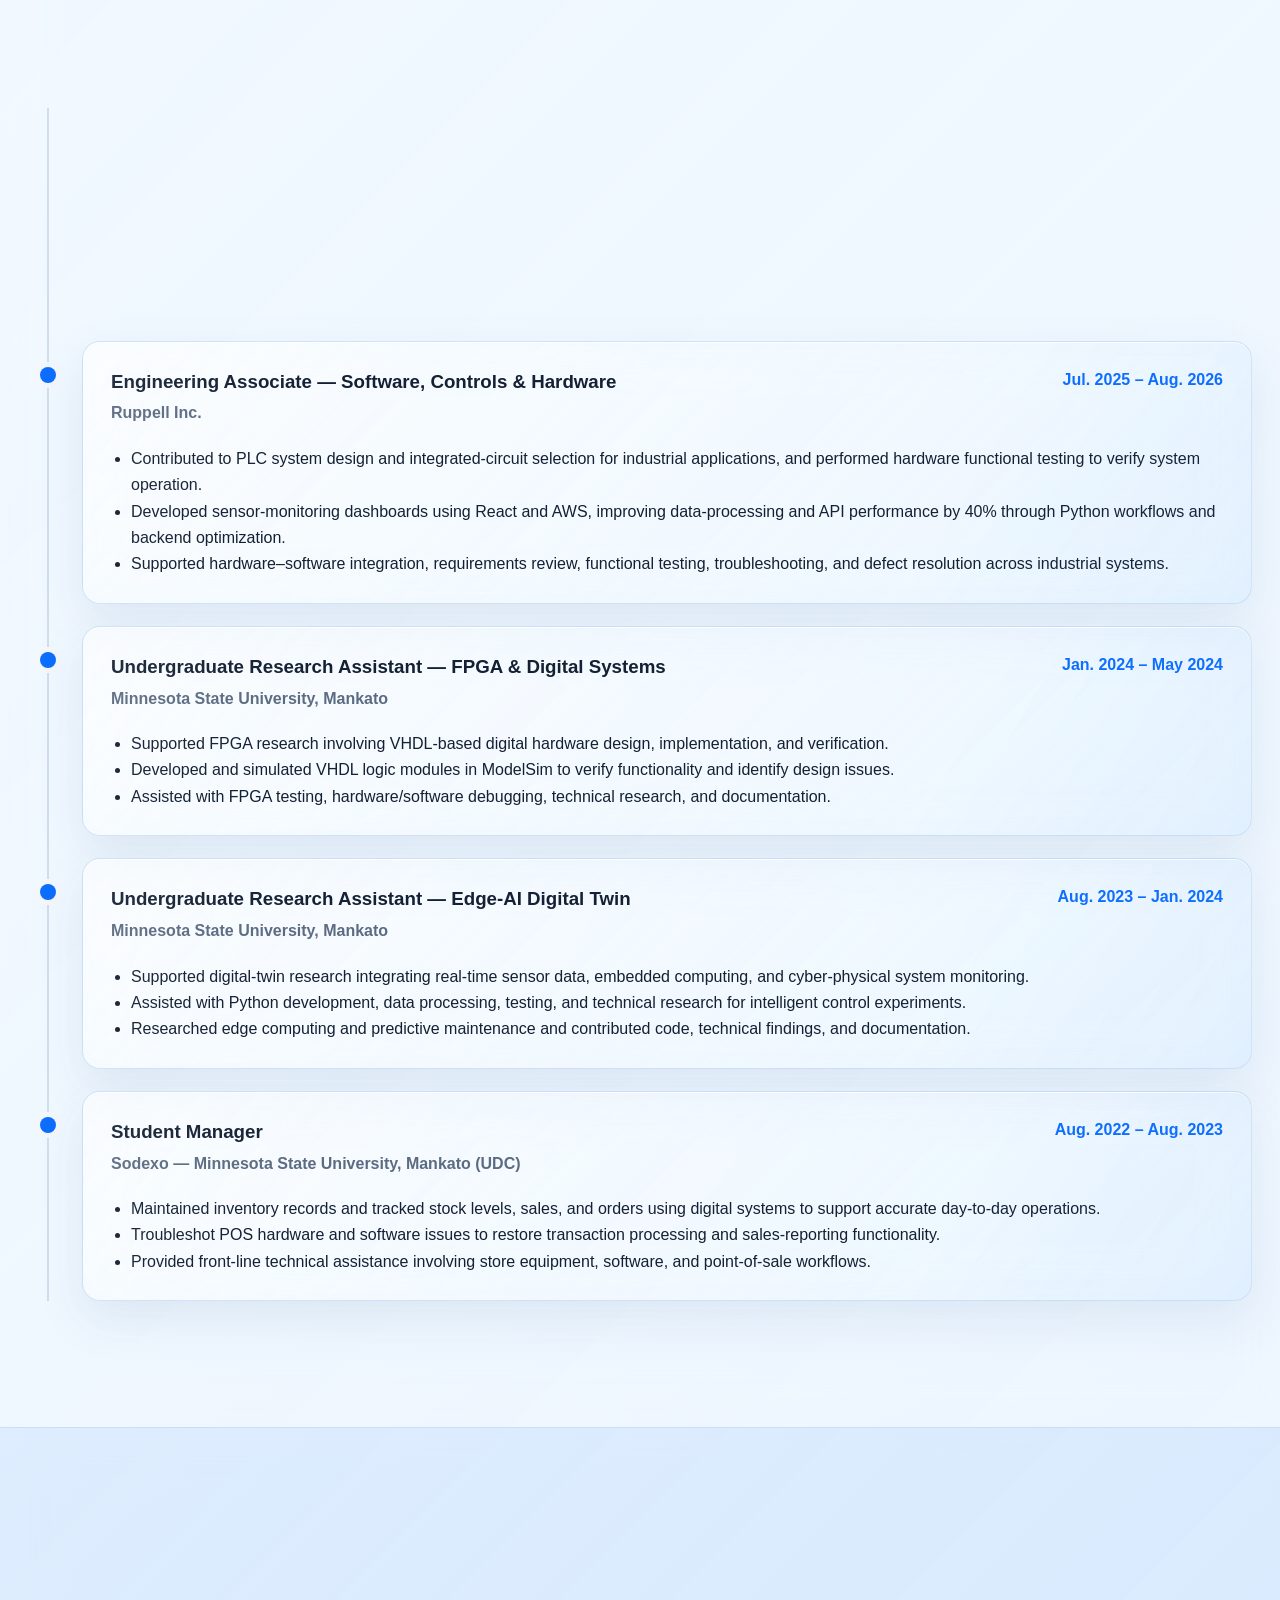
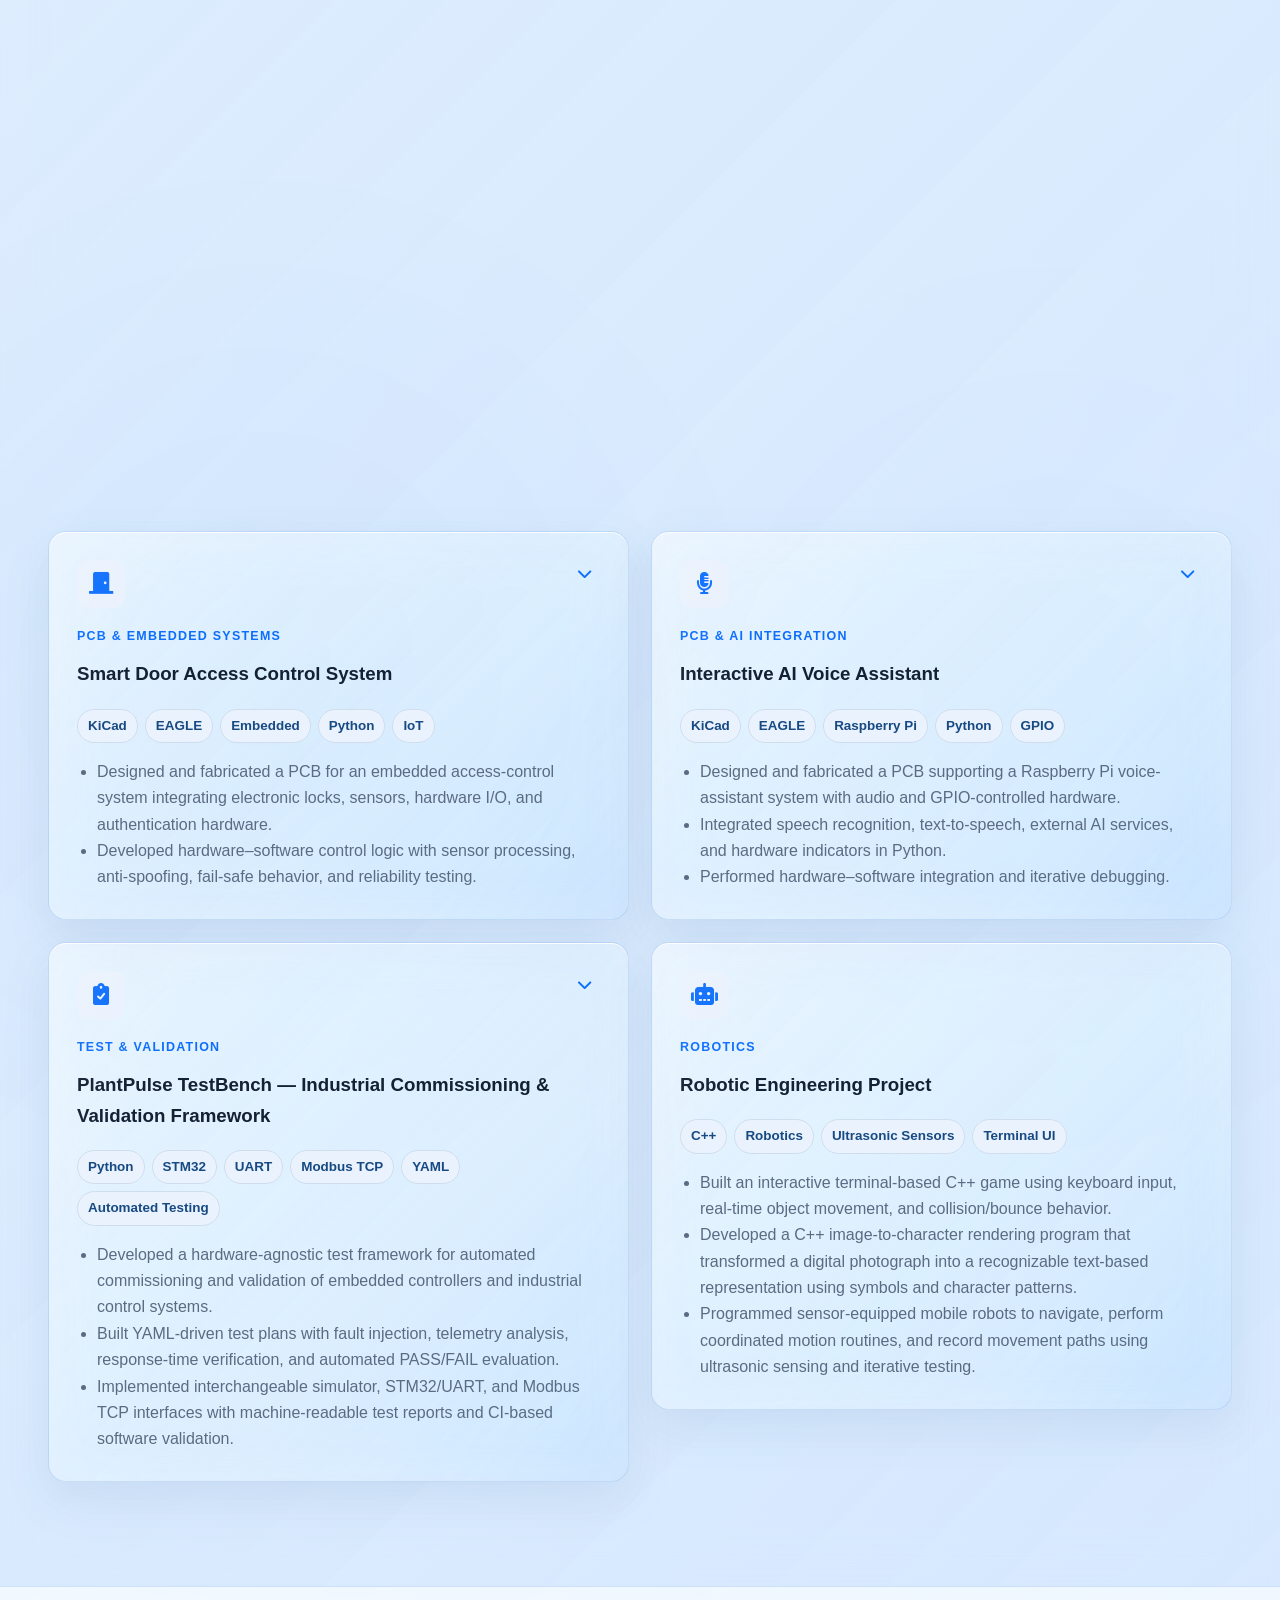
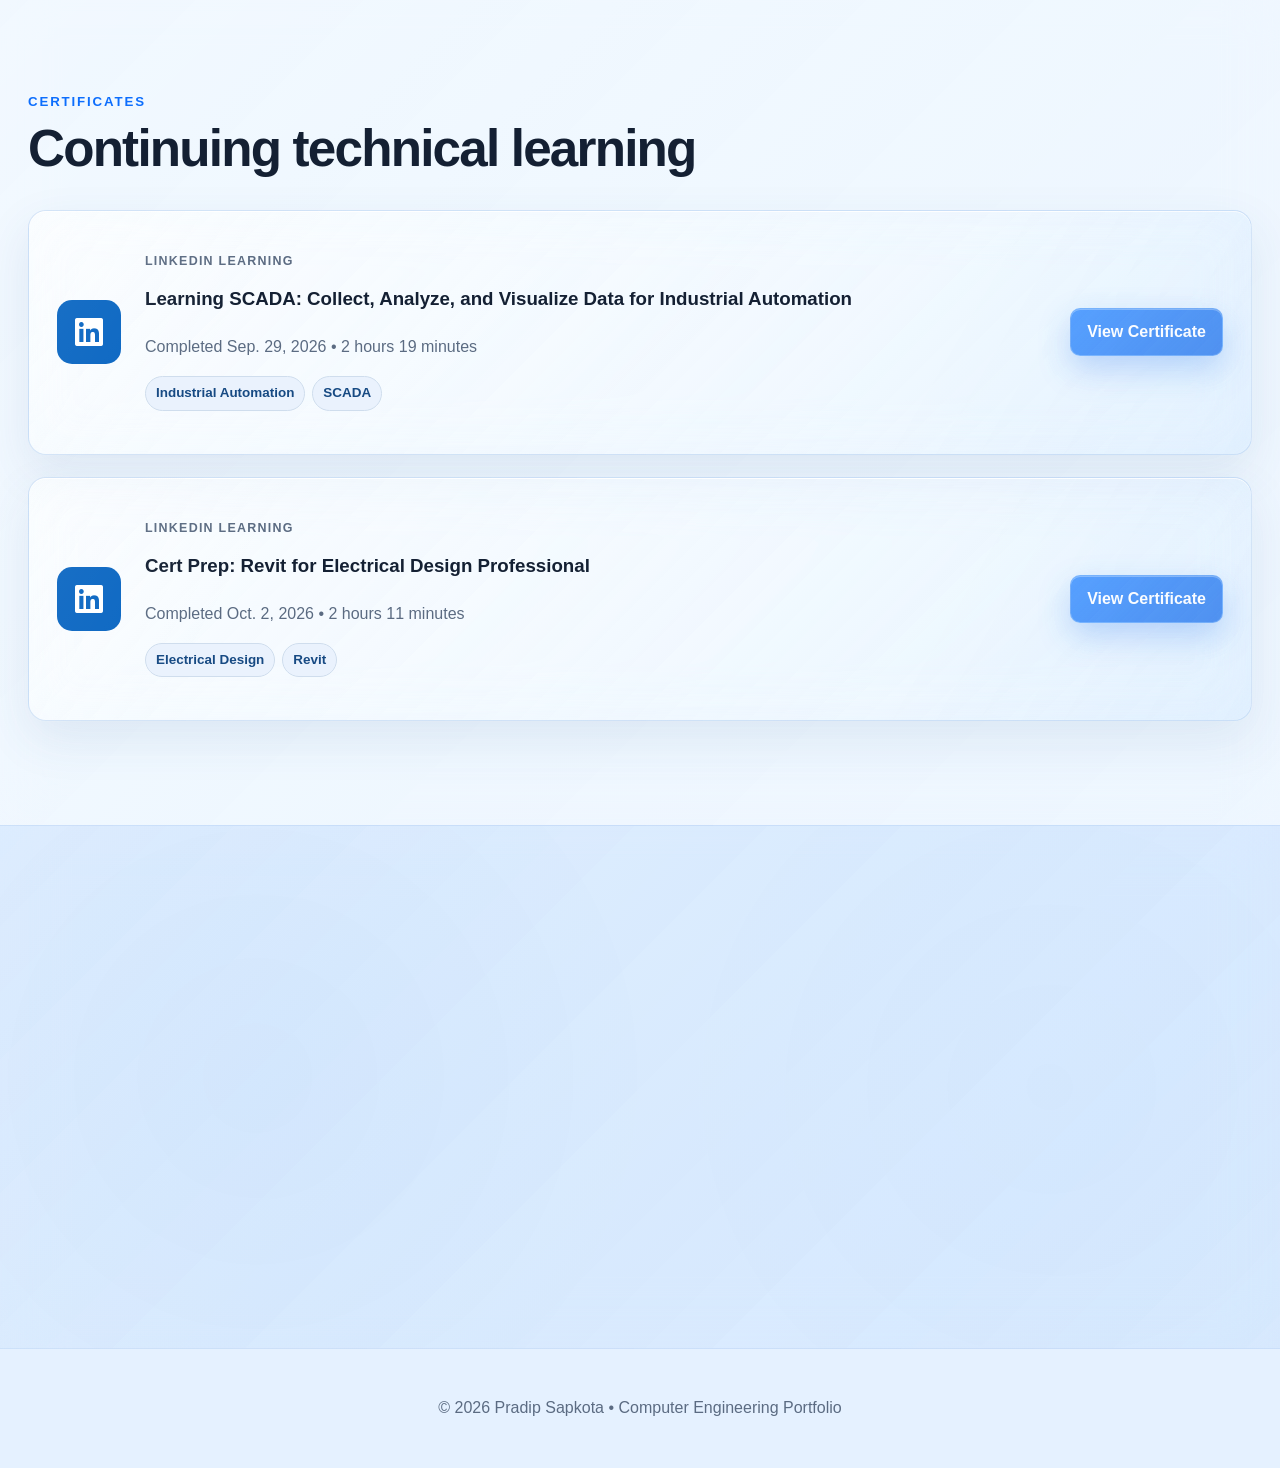
==== commit d2340154: "updating navigator" ====
--- a/index.html
+++ b/index.html
@@ -21,7 +21,7 @@
   <link rel="apple-touch-icon" href="apple-touch-icon.png">
   <link rel="preconnect" href="https://cdnjs.cloudflare.com">
   <link rel="stylesheet" href="https://cdnjs.cloudflare.com/ajax/libs/font-awesome/6.0.0/css/all.min.css">
-  <link rel="stylesheet" href="styles.css?v=19.2-richer-light-nav-blue">
+  <link rel="stylesheet" href="styles.css?v=19.3-exact-cta-nav-blue">
   <script>
     (function(){
       const saved=localStorage.getItem('v15-theme');
--- a/styles.css
+++ b/styles.css
@@ -2048,3 +2048,19 @@
     inset 0 0 0 1px rgba(255,255,255,.11),
     0 7px 18px rgba(55,101,187,.19) !important;
 }
+
+
+/* =========================================================
+   V19.3 TEST — ACTIVE NAV MATCHED TO PRIMARY CTA
+   LIGHT MODE ONLY. Dark mode untouched.
+   ========================================================= */
+html[data-theme="light"] .nav-link.active,
+html[data-theme="light"] .nav-links a.active{
+  color:#fff !important;
+  background:linear-gradient(135deg,#6f9cf3 0%,#6a94eb 52%,#6088df 100%) !important;
+  border-color:rgba(111,156,243,.62) !important;
+  box-shadow:
+    inset 0 1px 0 rgba(255,255,255,.40),
+    inset 0 0 0 1px rgba(255,255,255,.10),
+    0 7px 18px rgba(67,108,190,.18) !important;
+}
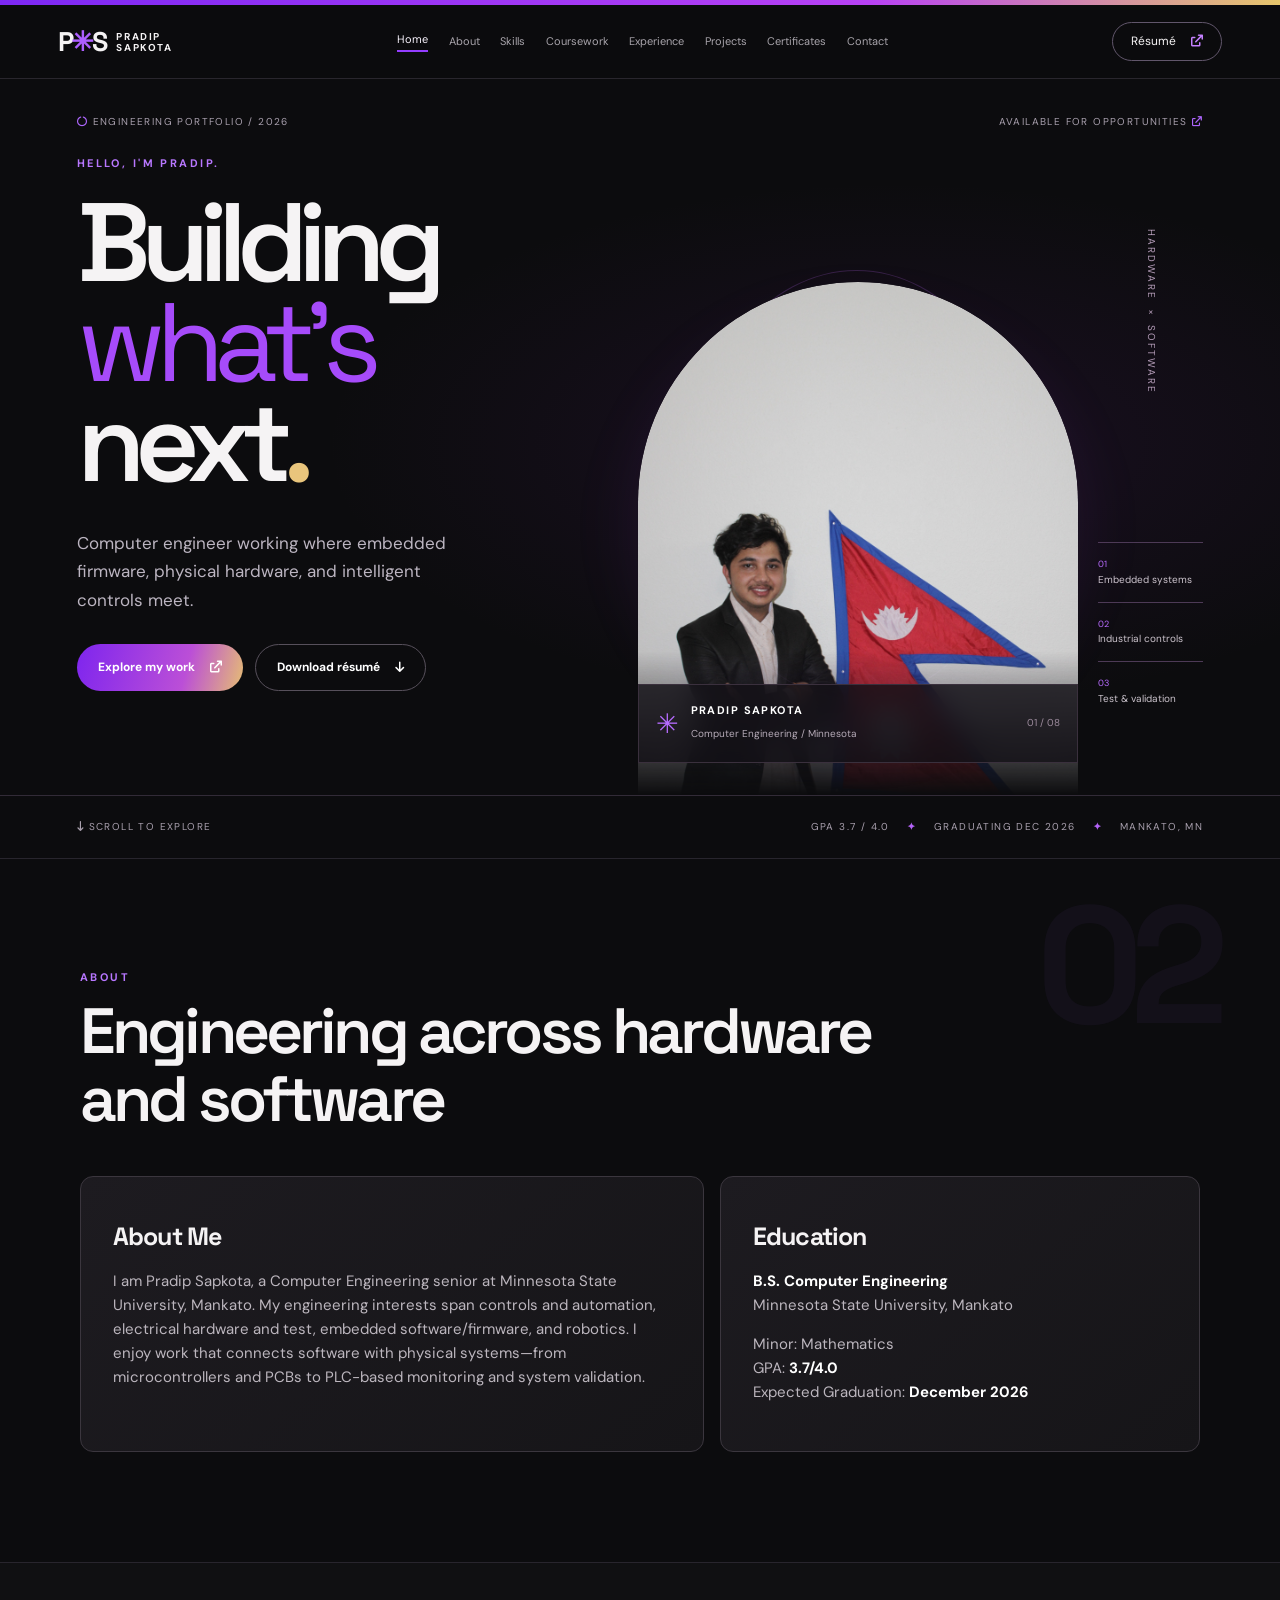
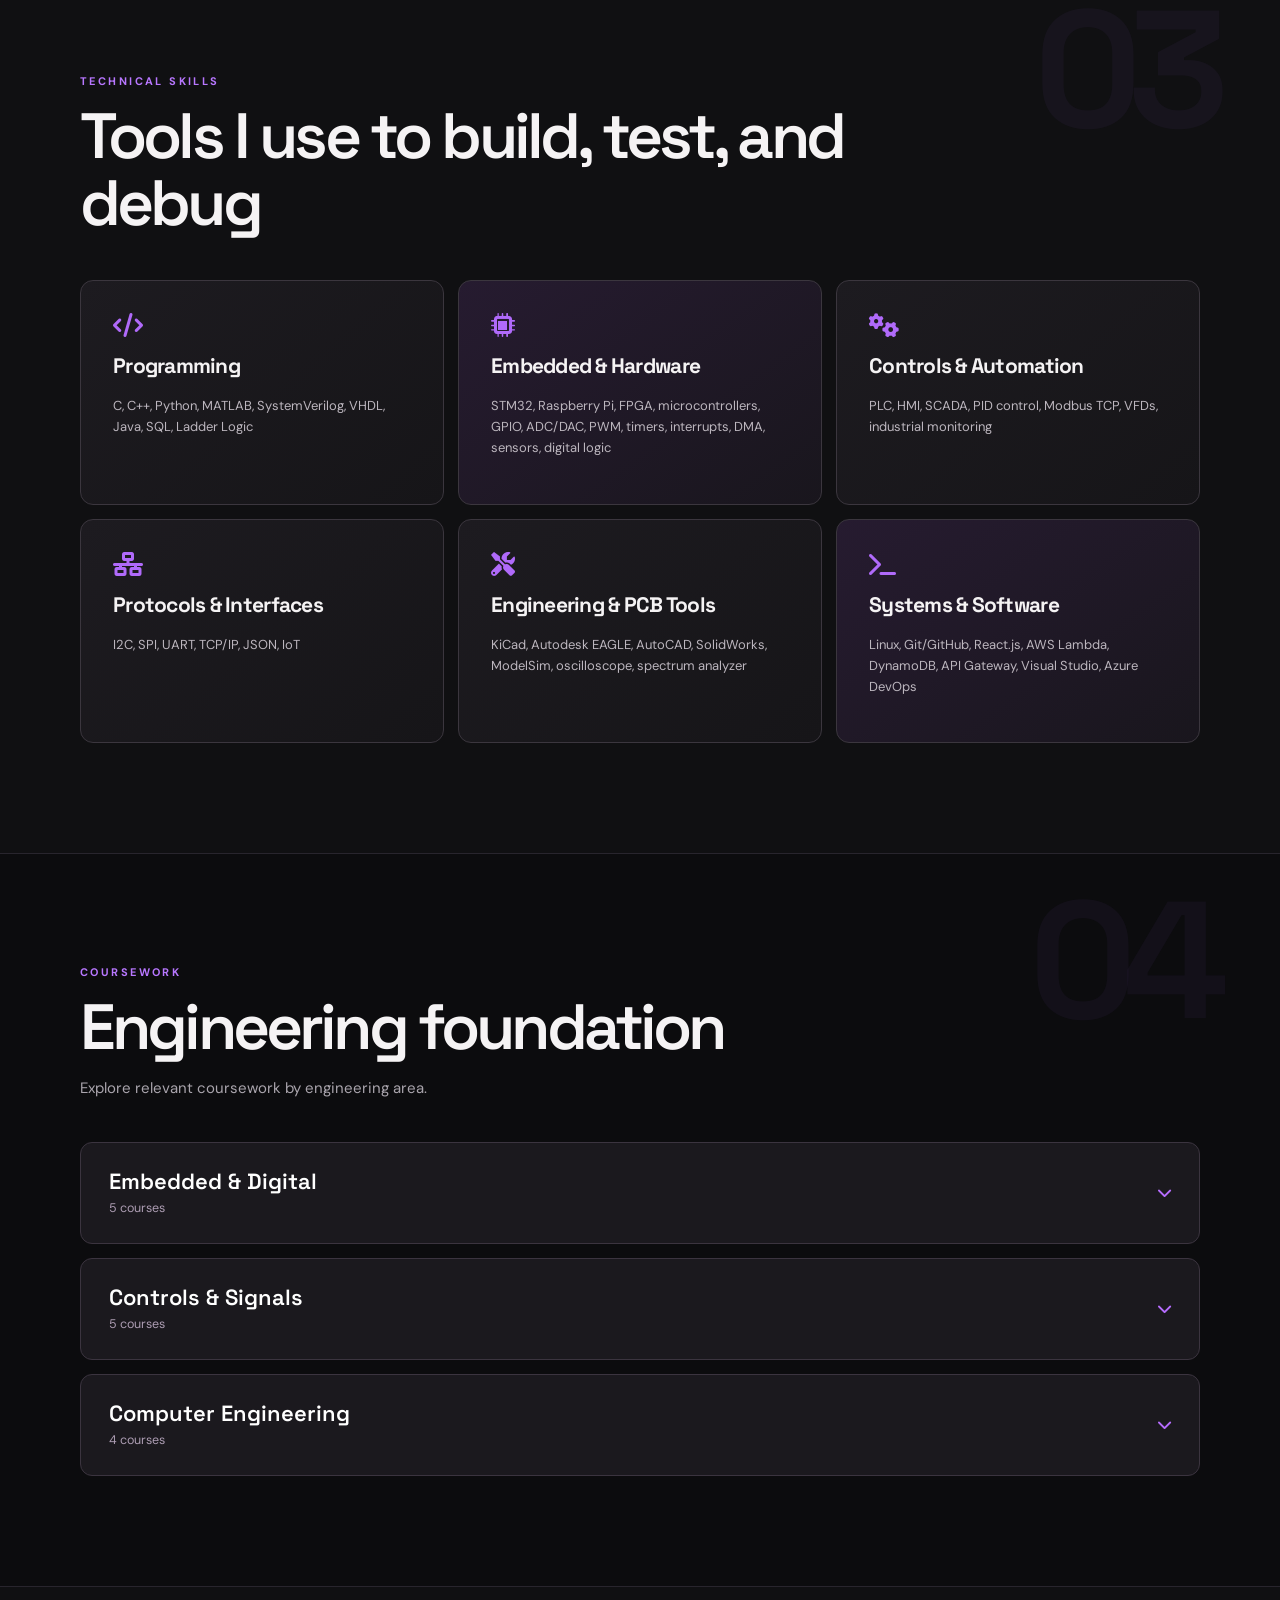
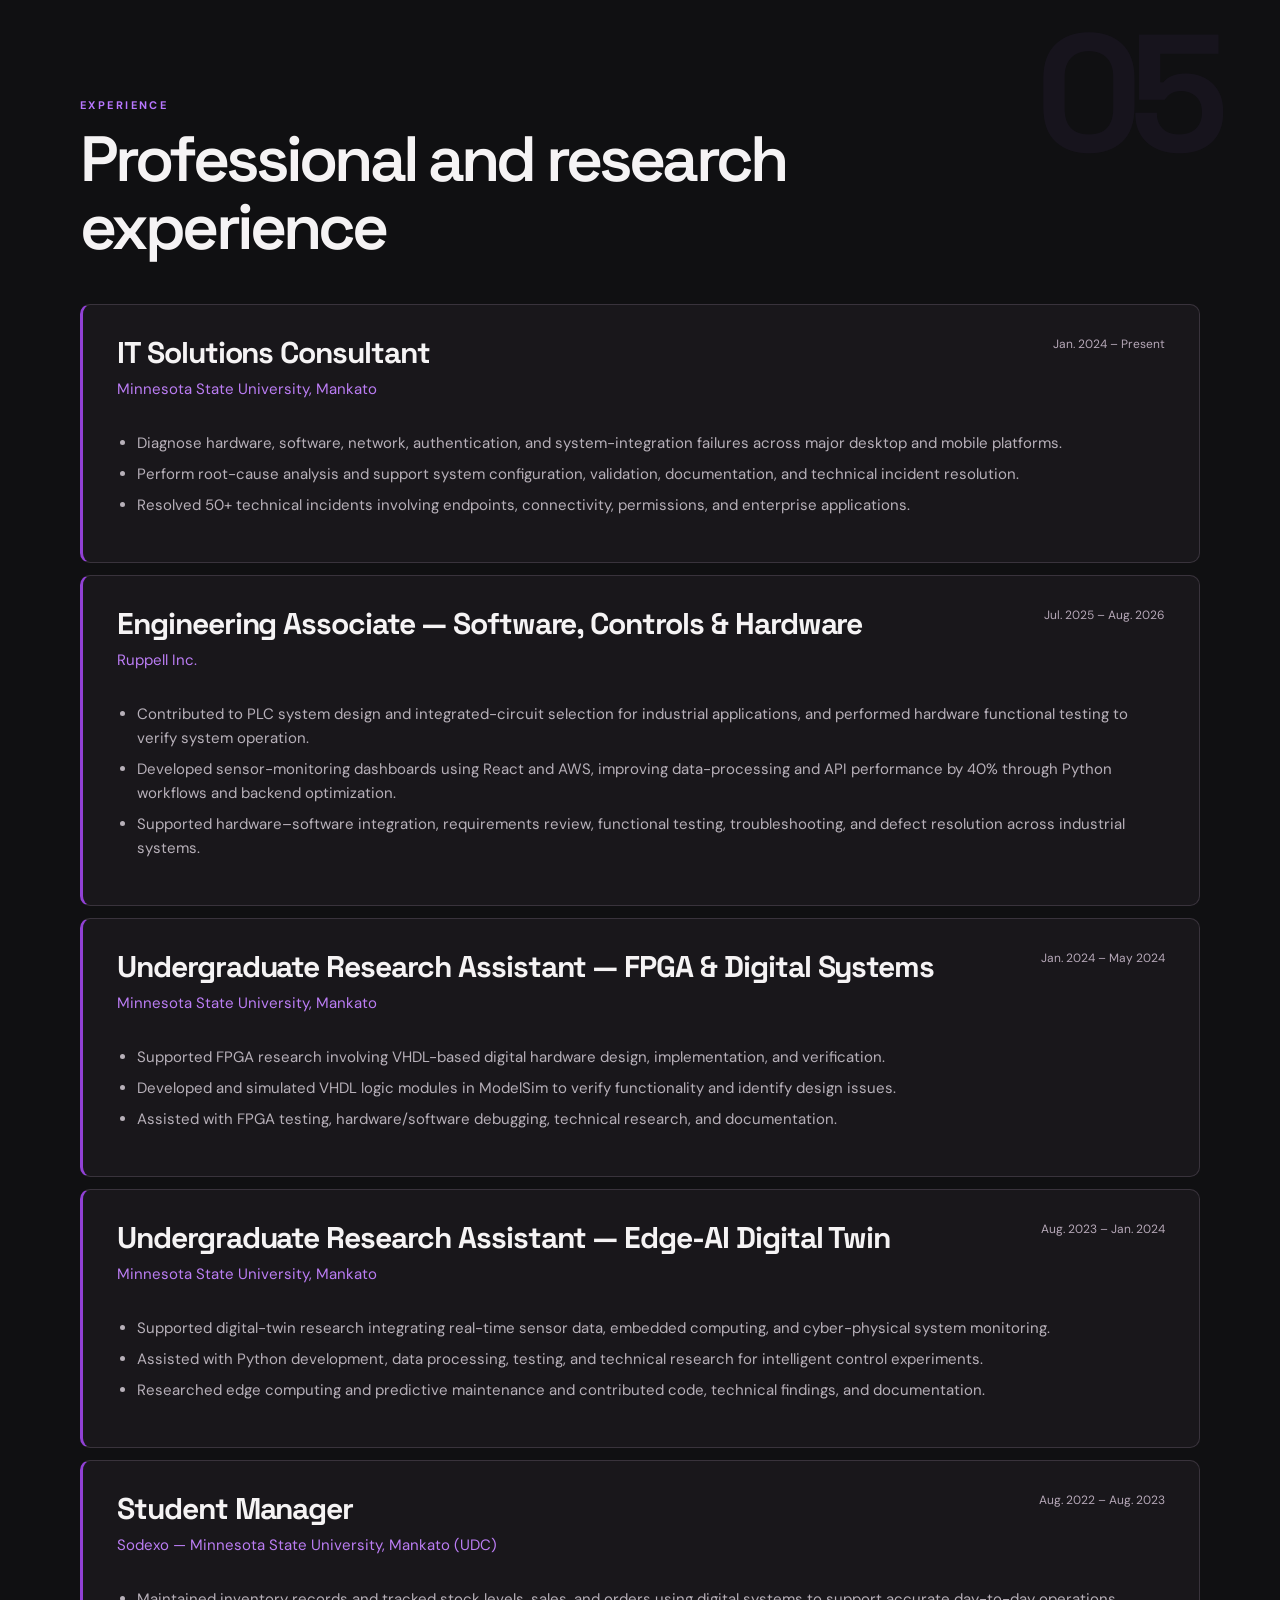
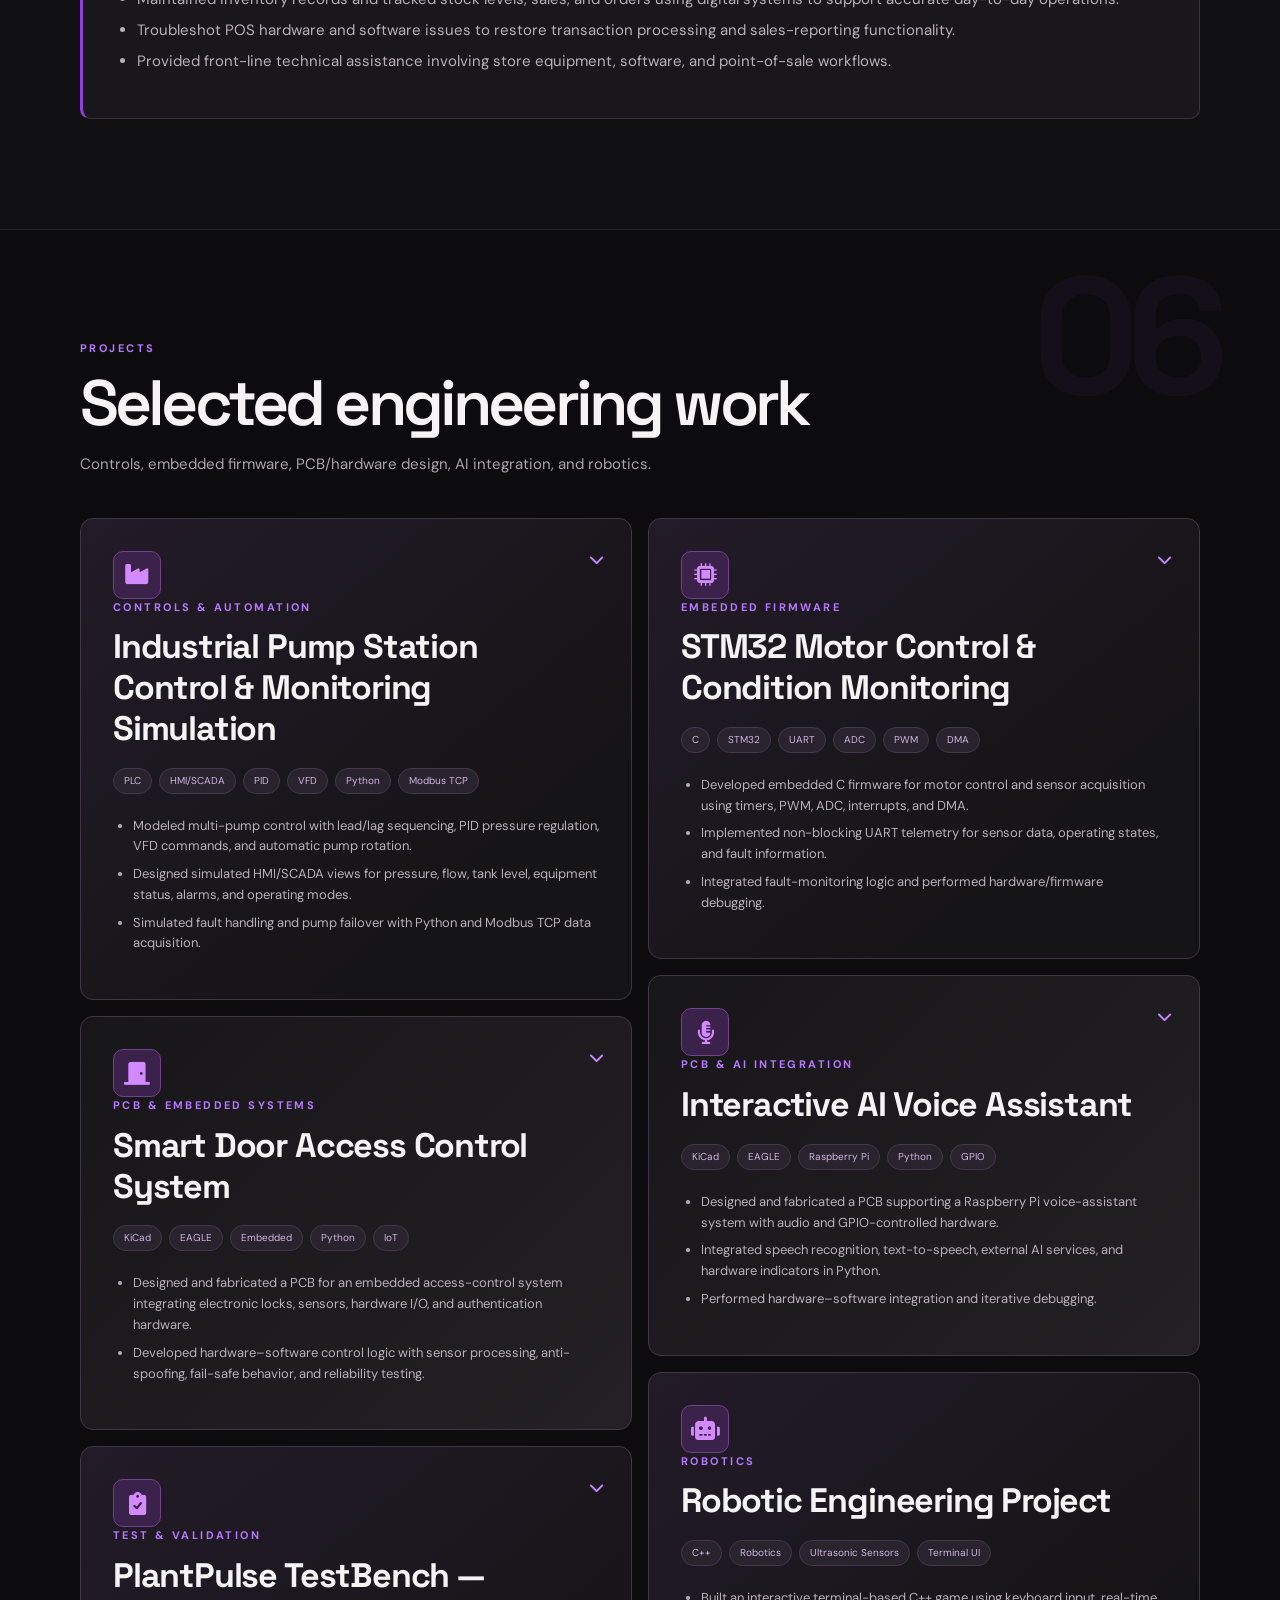
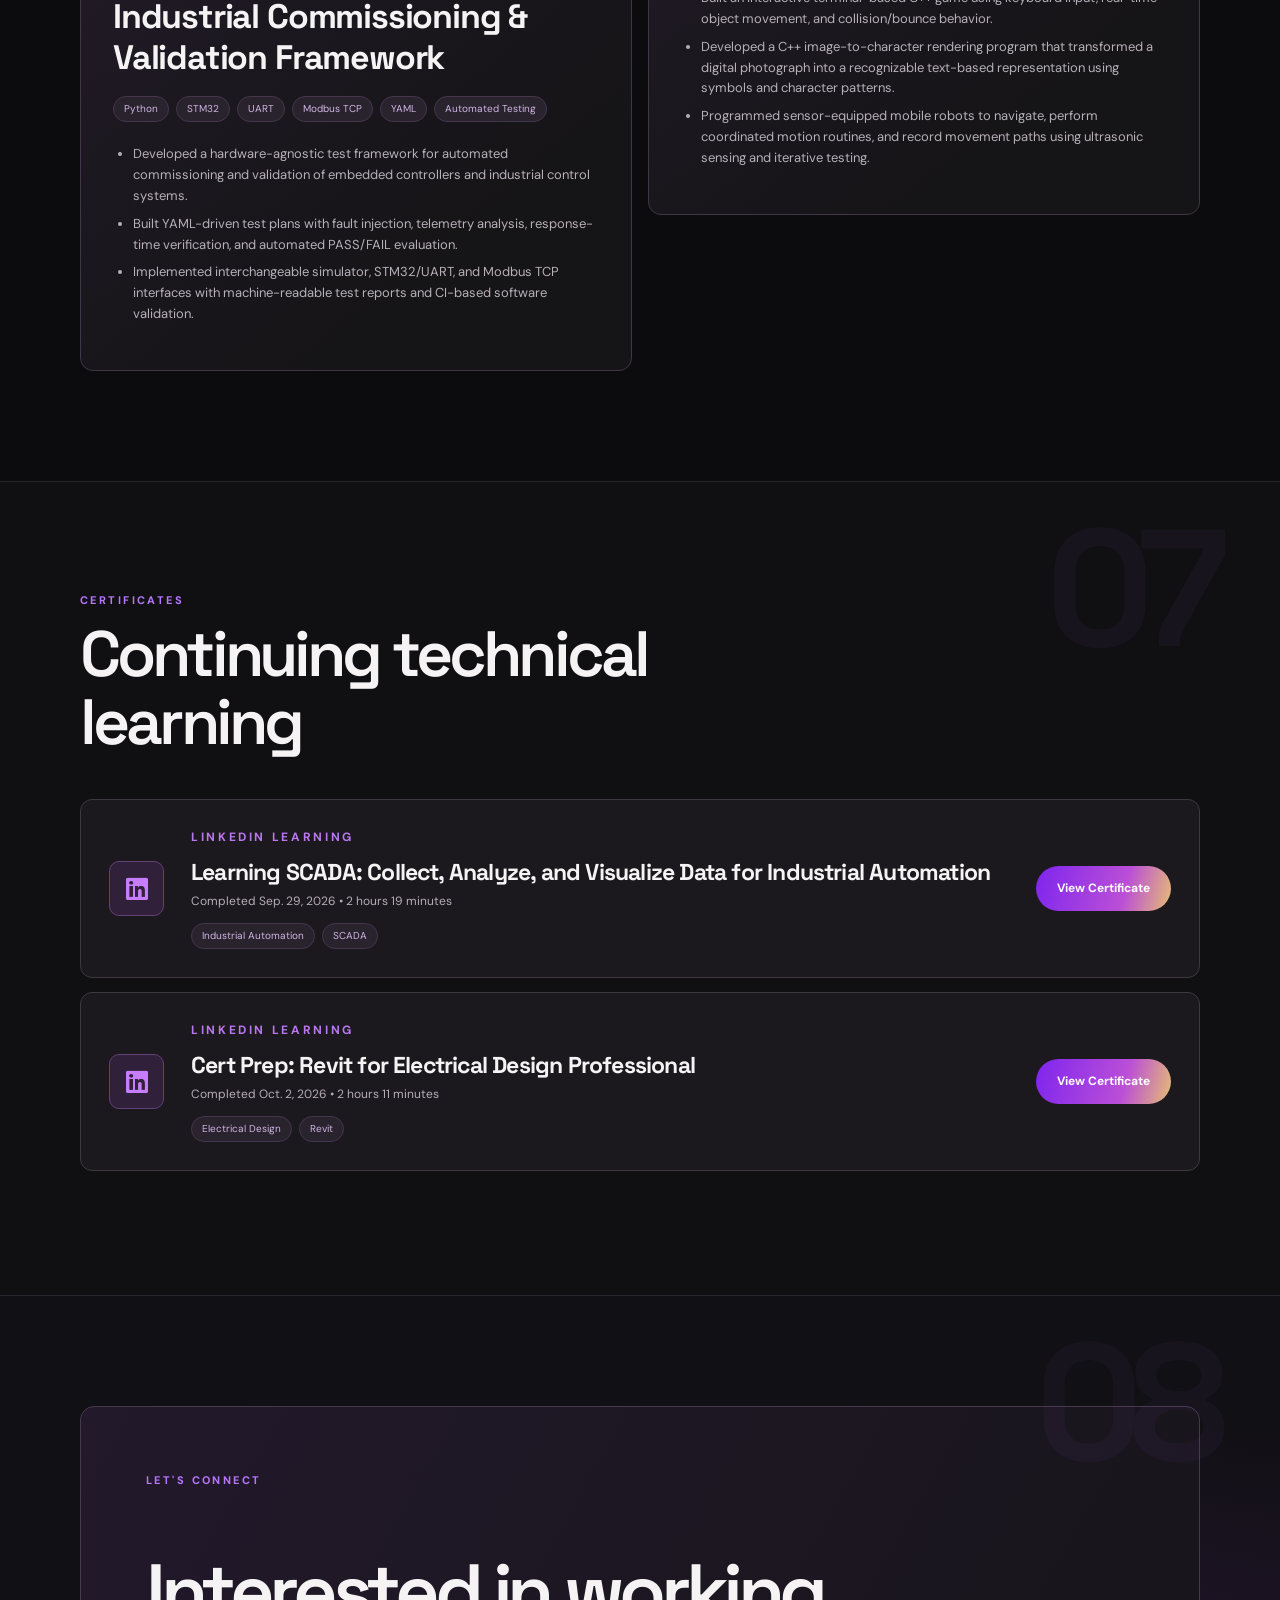
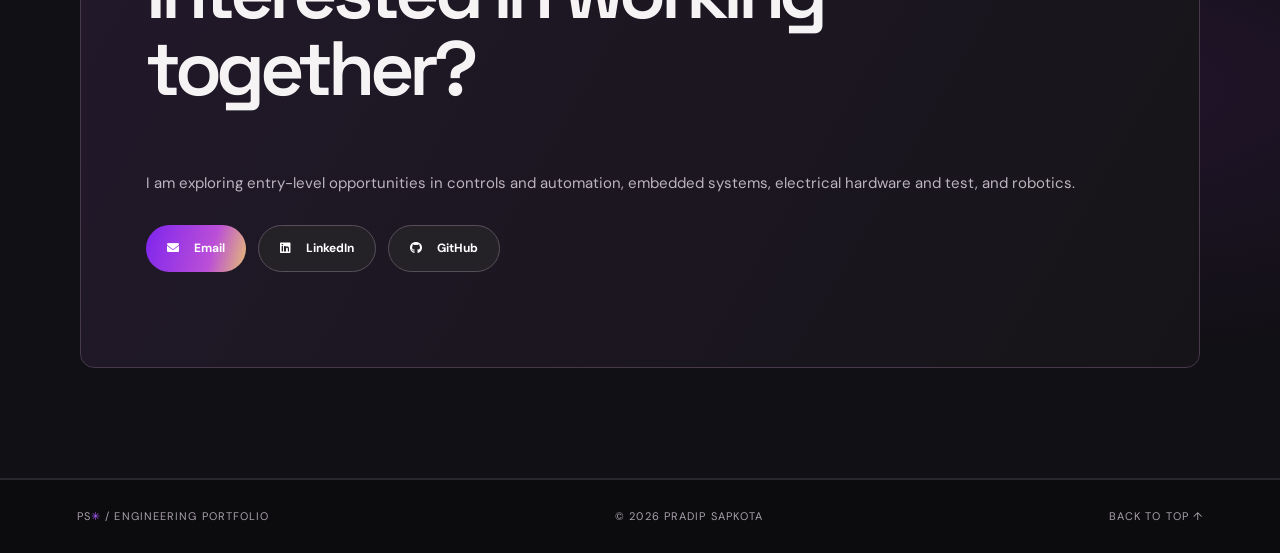
==== commit 39181b4b: "completely new redesign" ====
--- a/index.html
+++ b/index.html
@@ -1,178 +1,82 @@
-<!DOCTYPE html>
-<html lang="en" data-theme="light">
-<head>
-  <meta name="robots" content="noindex, nofollow">
-  <meta charset="UTF-8">
-  <meta name="viewport" content="width=device-width, initial-scale=1.0">
-  <meta name="description" content="Pradip Sapkota — Computer Engineering portfolio focused on controls and automation, embedded firmware, electrical hardware and test, and robotics.">
-  <title>Pradip Sapkota | Computer Engineer</title>
-  <meta name="author" content="Pradip Sapkota">
-  <meta property="og:type" content="website">
-  <meta property="og:title" content="Pradip Sapkota | Computer Engineer">
-  <meta property="og:description" content="Computer Engineering portfolio focused on controls and automation, embedded firmware, electrical hardware and test, and robotics.">
-  <meta property="og:url" content="">
-  <meta property="og:image" content="IMG_1389.jpg">
-  <meta name="twitter:card" content="summary_large_image">
-  <meta name="twitter:title" content="Pradip Sapkota | Computer Engineer">
-  <meta name="twitter:description" content="Controls & Automation • Embedded Firmware • Electrical Hardware & Test • Robotics">
-
-  <link rel="icon" href="favicon.ico" sizes="any">
-  <link rel="icon" type="image/png" sizes="32x32" href="favicon-32x32.png">
-  <link rel="apple-touch-icon" href="apple-touch-icon.png">
-  <link rel="preconnect" href="https://cdnjs.cloudflare.com">
-  <link rel="stylesheet" href="https://cdnjs.cloudflare.com/ajax/libs/font-awesome/6.0.0/css/all.min.css">
-  <link rel="stylesheet" href="styles.css?v=19.3-exact-cta-nav-blue">
-  <script>
-    (function(){
-      const saved=localStorage.getItem('v15-theme');
-      const preferred=window.matchMedia('(prefers-color-scheme: dark)').matches?'dark':'light';
-      document.documentElement.setAttribute('data-theme',saved||preferred);
-    })();
-  </script>
-  <script type="application/ld+json">
-  {
-    "@context": "https://schema.org",
-    "@type": "Person",
-    "name": "Pradip Sapkota",
-    "url": "",
-    "image": "IMG_1389.jpg",
-    "jobTitle": "Computer Engineering Student",
-    "alumniOf": {
-      "@type": "CollegeOrUniversity",
-      "name": "Minnesota State University, Mankato"
-    },
-    "sameAs": [
-      "https://github.com/pradip2059",
-      "https://www.linkedin.com/in/pradip-sapkota-8a93582b0/"
-    ]
-  }
-  </script>
-</head>
-<body>
-<nav class="topnav">
-  <div class="nav-inner">
-    <a class="brand" href="#home"><span class="brand-mark">PS</span><span>Pradip Sapkota</span></a>
-    <button class="menu-toggle" aria-label="Open navigation"><i class="fas fa-bars"></i></button>
-    <div class="nav-links">
-      <a href="#home">Home</a><a href="#about">About</a><a href="#skills">Skills</a><a href="#coursework">Coursework</a>
-      <a href="#experience">Experience</a><a href="#projects">Projects</a>
-      <a href="#certificates">Certificates</a><a href="#contact">Contact</a>
-      <a class="resume-link" href="resume.pdf" target="_blank">Resume</a>
-      <button id="theme-toggle" class="theme-toggle" aria-label="Switch theme"><i class="fas fa-moon"></i><span>Dark</span></button>
-    </div>
-  </div>
-</nav>
-
-<main>
-<section id="home" class="hero section">
-  <div class="hero-grid">
-    <div class="hero-copy reveal">
-      <p class="kicker">HELLO, I'M</p>
-      <h1>Pradip <span>Sapkota</span></h1>
-      <div class="role-strip">Computer Engineer <b>•</b> Controls <b>•</b> Embedded <b>•</b> Hardware</div>
-      <p class="hero-text">Computer Engineering senior with a 3.7 GPA and expected graduation in December 2026. I build and test systems across embedded firmware, electronics, industrial controls, automation, and hardware–software integration.</p>
-      <div class="hero-actions">
-        <a class="btn primary" href="#projects">View Projects</a>
-        <a class="btn" href="resume.pdf" target="_blank">View Resume</a>
-        <a class="btn" href="mailto:pradipsapkota.ce@outlook.com">Contact Me</a>
-      </div>
-      <div class="quick-facts"><span>GPA 3.7/4.0</span><span>Dec. 2026</span><span>Mankato, MN</span></div>
-    </div>
-    <div class="hero-visual reveal">
-      <div class="circuit circuit-a"></div><div class="circuit circuit-b"></div>
-      <div class="portrait-frame"><img src="IMG_1389.jpg" alt="Pradip Sapkota"></div>
-      <div class="floating-chip chip-1">STM32</div><div class="floating-chip chip-2">PLC / HMI</div>
-      <div class="floating-chip chip-3">PCB</div><div class="floating-chip chip-4">C/C++</div>
-    </div>
-  </div>
-</section>
-
-<section id="about" class="section alt">
-  <div class="section-head reveal"><p class="kicker">ABOUT</p><h2>Engineering across hardware and software</h2></div>
-  <div class="two-col">
-    <article class="card reveal"><h3>About Me</h3><p>I am Pradip Sapkota, a Computer Engineering senior at Minnesota State University, Mankato. My engineering interests span controls and automation, electrical hardware and test, embedded software/firmware, and robotics. I enjoy work that connects software with physical systems—from microcontrollers and PCBs to PLC-based monitoring and system validation.</p></article>
-    <article class="card reveal"><h3>Education</h3><p><strong>B.S. Computer Engineering</strong><br>Minnesota State University, Mankato</p><p>Minor: Mathematics<br>GPA: <strong>3.7/4.0</strong><br>Expected Graduation: <strong>December 2026</strong></p></article>
-  </div>
-</section>
-
-<section id="skills" class="section">
-  <div class="section-head reveal"><p class="kicker">TECHNICAL SKILLS</p><h2>Tools I use to build, test, and debug</h2></div>
-  <div class="skill-grid">
-    <article class="card reveal"><i class="fas fa-code"></i><h3>Programming</h3><p>C, C++, Python, MATLAB, SystemVerilog, VHDL, Java, SQL, Ladder Logic</p></article>
-    <article class="card reveal"><i class="fas fa-microchip"></i><h3>Embedded & Hardware</h3><p>STM32, Raspberry Pi, FPGA, microcontrollers, GPIO, ADC/DAC, PWM, timers, interrupts, DMA, sensors, digital logic</p></article>
-    <article class="card reveal"><i class="fas fa-gears"></i><h3>Controls & Automation</h3><p>PLC, HMI, SCADA, PID control, Modbus TCP, VFDs, industrial monitoring</p></article>
-    <article class="card reveal"><i class="fas fa-network-wired"></i><h3>Protocols & Interfaces</h3><p>I2C, SPI, UART, TCP/IP, JSON, IoT</p></article>
-    <article class="card reveal"><i class="fas fa-screwdriver-wrench"></i><h3>Engineering & PCB Tools</h3><p>KiCad, Autodesk EAGLE, AutoCAD, SolidWorks, ModelSim, oscilloscope, spectrum analyzer</p></article>
-    <article class="card reveal"><i class="fas fa-terminal"></i><h3>Systems & Software</h3><p>Linux, Git/GitHub, React.js, AWS Lambda, DynamoDB, API Gateway, Visual Studio, Azure DevOps</p></article>
-  </div>
-</section>
-
-
-<section id="coursework" class="section alt v1872-coursework">
-  <div class="section-head reveal"><p class="kicker">COURSEWORK</p><h2>Engineering foundation</h2><p>Explore relevant coursework by engineering area.</p></div>
-  <div class="course-domains">
-    <div class="course-domain reveal"><button class="course-domain-summary" type="button" aria-expanded="false"><span><b>Embedded &amp; Digital</b><small>5 courses</small></span><i class="fas fa-chevron-down"></i></button><div class="course-domain-panel"><div class="course-domain-inner"><div class="course-grid">
-      <div class="course-item"><strong>EE 281</strong><span>Digital Systems Design/Test</span></div><div class="course-item"><strong>EE 282</strong><span>Digital Systems Design Lab</span></div><div class="course-item"><strong>EE 234</strong><span>Microprocessor Engineering I</span></div><div class="course-item"><strong>EE 334</strong><span>Microprocessor Engineering II</span></div><div class="course-item"><strong>EE 489</strong><span>Real-Time Embedded Systems</span></div>
-    </div></div></div></div>
-    <div class="course-domain reveal"><button class="course-domain-summary" type="button" aria-expanded="false"><span><b>Controls &amp; Signals</b><small>5 courses</small></span><i class="fas fa-chevron-down"></i></button><div class="course-domain-panel"><div class="course-domain-inner"><div class="course-grid">
-      <div class="course-item"><strong>EE 341</strong><span>Signals &amp; Systems</span></div><div class="course-item"><strong>EE 358</strong><span>Control Systems</span></div><div class="course-item"><strong>EE 368</strong><span>Control Systems Lab</span></div><div class="course-item"><strong>EE 390</strong><span>Smart Sensor Systems</span></div><div class="course-item"><strong>EE 353</strong><span>Communication Systems Engineering</span></div>
-    </div></div></div></div>
-    <div class="course-domain reveal"><button class="course-domain-summary" type="button" aria-expanded="false"><span><b>Computer Engineering</b><small>4 courses</small></span><i class="fas fa-chevron-down"></i></button><div class="course-domain-panel"><div class="course-domain-inner"><div class="course-grid">
-      <div class="course-item"><strong>EE 245</strong><span>Robotics Programming</span></div><div class="course-item"><strong>EE 332</strong><span>Electronics I</span></div><div class="course-item"><strong>EE 395</strong><span>Computer Hardware &amp; Organization</span></div><div class="course-item"><strong>EE 498</strong><span>Topics: Operating Systems for Heterogeneous Systems</span></div>
-    </div></div></div></div>
-  </div>
-</section>
-
-<section id="experience" class="section">
-  <div class="section-head reveal"><p class="kicker">EXPERIENCE</p><h2>Professional and research experience</h2></div>
-  <div class="timeline">
-    <article class="timeline-item reveal"><div class="dot"></div><div class="timeline-card"><div class="job-head"><div><h3>IT Solutions Consultant</h3><p class="company">Minnesota State University, Mankato</p></div><span>Jan. 2024 – Present</span></div><ul><li>Diagnose hardware, software, network, authentication, and system-integration failures across major desktop and mobile platforms.</li><li>Perform root-cause analysis and support system configuration, validation, documentation, and technical incident resolution.</li><li>Resolved 50+ technical incidents involving endpoints, connectivity, permissions, and enterprise applications.</li></ul></div></article>
-    <article class="timeline-item reveal"><div class="dot"></div><div class="timeline-card"><div class="job-head"><div><h3>Engineering Associate — Software, Controls &amp; Hardware</h3><p class="company">Ruppell Inc.</p></div><span>Jul. 2025 – Aug. 2026</span></div><ul><li>Contributed to PLC system design and integrated-circuit selection for industrial applications, and performed hardware functional testing to verify system operation.</li><li>Developed sensor-monitoring dashboards using React and AWS, improving data-processing and API performance by 40% through Python workflows and backend optimization.</li><li>Supported hardware–software integration, requirements review, functional testing, troubleshooting, and defect resolution across industrial systems.</li></ul></div></article>
-    <article class="timeline-item reveal"><div class="dot"></div><div class="timeline-card"><div class="job-head"><div><h3>Undergraduate Research Assistant — FPGA & Digital Systems</h3><p class="company">Minnesota State University, Mankato</p></div><span>Jan. 2024 – May 2024</span></div><ul><li>Supported FPGA research involving VHDL-based digital hardware design, implementation, and verification.</li><li>Developed and simulated VHDL logic modules in ModelSim to verify functionality and identify design issues.</li><li>Assisted with FPGA testing, hardware/software debugging, technical research, and documentation.</li></ul></div></article>
-    <article class="timeline-item reveal"><div class="dot"></div><div class="timeline-card"><div class="job-head"><div><h3>Undergraduate Research Assistant — Edge-AI Digital Twin</h3><p class="company">Minnesota State University, Mankato</p></div><span>Aug. 2023 – Jan. 2024</span></div><ul><li>Supported digital-twin research integrating real-time sensor data, embedded computing, and cyber-physical system monitoring.</li><li>Assisted with Python development, data processing, testing, and technical research for intelligent control experiments.</li><li>Researched edge computing and predictive maintenance and contributed code, technical findings, and documentation.</li></ul></div></article>
-    <article class="timeline-item reveal"><div class="dot"></div><div class="timeline-card"><div class="job-head"><div><h3>Student Manager</h3><p class="company">Sodexo — Minnesota State University, Mankato (UDC)</p></div><span>Aug. 2022 – Aug. 2023</span></div><ul><li>Maintained inventory records and tracked stock levels, sales, and orders using digital systems to support accurate day-to-day operations.</li><li>Troubleshot POS hardware and software issues to restore transaction processing and sales-reporting functionality.</li><li>Provided front-line technical assistance involving store equipment, software, and point-of-sale workflows.</li></ul></div></article>
-  </div>
-</section>
-
-<section id="projects" class="section alt">
-  <div class="section-head reveal"><p class="kicker">PROJECTS</p><h2>Selected engineering work</h2><p>Controls, embedded firmware, PCB/hardware design, AI integration, and robotics.</p></div>
-  <div class="project-grid project-independent-columns">
-  <div class="project-column project-column-left">
-<article class="project-card reveal expandable-project" tabindex="0" role="button" aria-expanded="false" aria-label="Expand Industrial Pump Station Control & Monitoring Simulation project details"><div class="project-icon"><i class="fas fa-industry"></i></div><p class="tag">Controls & Automation</p><h3>Industrial Pump Station Control & Monitoring Simulation</h3><div class="badges"><span>PLC</span><span>HMI/SCADA</span><span>PID</span><span>VFD</span><span>Python</span><span>Modbus TCP</span></div><ul><li>Modeled multi-pump control with lead/lag sequencing, PID pressure regulation, VFD commands, and automatic pump rotation.</li><li>Designed simulated HMI/SCADA views for pressure, flow, tank level, equipment status, alarms, and operating modes.</li><li>Simulated fault handling and pump failover with Python and Modbus TCP data acquisition.</li></ul><span class="project-expand-chevron" aria-hidden="true"><i class="fas fa-chevron-down"></i></span><div class="project-repo-panel" aria-hidden="true"><div class="project-repo-inner"><a class="project-github-btn" href="https://github.com/pradip2059/industrial_pump_station_monitor" target="_blank" rel="noopener noreferrer" aria-label="View Industrial Pump Station Control & Monitoring Simulation on GitHub"><i class="fab fa-github"></i><span>View Project on GitHub</span><i class="fas fa-arrow-up-right-from-square"></i></a></div></div></article>
-<article class="project-card reveal expandable-project" tabindex="0" role="button" aria-expanded="false" aria-label="Expand Smart Door Access Control System project details"><div class="project-icon"><i class="fas fa-door-closed"></i></div><p class="tag">PCB & Embedded Systems</p><h3>Smart Door Access Control System</h3><div class="badges"><span>KiCad</span><span>EAGLE</span><span>Embedded</span><span>Python</span><span>IoT</span></div><ul><li>Designed and fabricated a PCB for an embedded access-control system integrating electronic locks, sensors, hardware I/O, and authentication hardware.</li><li>Developed hardware–software control logic with sensor processing, anti-spoofing, fail-safe behavior, and reliability testing.</li></ul><span class="project-expand-chevron" aria-hidden="true"><i class="fas fa-chevron-down"></i></span><div class="project-repo-panel" aria-hidden="true"><div class="project-repo-inner"><a class="project-github-btn" href="https://github.com/pradip2059/smart_door_access_control" target="_blank" rel="noopener noreferrer" aria-label="View Smart Door Access Control System on GitHub"><i class="fab fa-github"></i><span>View Project on GitHub</span><i class="fas fa-arrow-up-right-from-square"></i></a></div></div></article>
-<article class="project-card reveal expandable-project" tabindex="0" role="button" aria-expanded="false" aria-label="Expand PlantPulse TestBench — Industrial Commissioning & Validation Framework project details"><div class="project-icon"><i class="fas fa-clipboard-check"></i></div><p class="tag">Test & Validation</p><h3>PlantPulse TestBench — Industrial Commissioning &amp; Validation Framework</h3><div class="badges"><span>Python</span><span>STM32</span><span>UART</span><span>Modbus TCP</span><span>YAML</span><span>Automated Testing</span></div><ul><li>Developed a hardware-agnostic test framework for automated commissioning and validation of embedded controllers and industrial control systems.</li><li>Built YAML-driven test plans with fault injection, telemetry analysis, response-time verification, and automated PASS/FAIL evaluation.</li><li>Implemented interchangeable simulator, STM32/UART, and Modbus TCP interfaces with machine-readable test reports and CI-based software validation.</li></ul><span class="project-expand-chevron" aria-hidden="true"><i class="fas fa-chevron-down"></i></span><div class="project-repo-panel" aria-hidden="true"><div class="project-repo-inner"><a class="project-github-btn" href="https://github.com/pradip2059/project_plantpluse" target="_blank" rel="noopener noreferrer" aria-label="View PlantPulse TestBench on GitHub"><i class="fab fa-github"></i><span>View Project on GitHub</span><i class="fas fa-arrow-up-right-from-square"></i></a></div></div></article>
-
-  </div>
-  <div class="project-column project-column-right">
-<article class="project-card reveal expandable-project" tabindex="0" role="button" aria-expanded="false" aria-label="Expand STM32 Motor Control & Condition Monitoring project details"><div class="project-icon"><i class="fas fa-microchip"></i></div><p class="tag">Embedded Firmware</p><h3>STM32 Motor Control & Condition Monitoring</h3><div class="badges"><span>C</span><span>STM32</span><span>UART</span><span>ADC</span><span>PWM</span><span>DMA</span></div><ul><li>Developed embedded C firmware for motor control and sensor acquisition using timers, PWM, ADC, interrupts, and DMA.</li><li>Implemented non-blocking UART telemetry for sensor data, operating states, and fault information.</li><li>Integrated fault-monitoring logic and performed hardware/firmware debugging.</li></ul><span class="project-expand-chevron" aria-hidden="true"><i class="fas fa-chevron-down"></i></span><div class="project-repo-panel" aria-hidden="true"><div class="project-repo-inner"><a class="project-github-btn" href="https://github.com/pradip2059/embedded_firmware_STM32_motor_control" target="_blank" rel="noopener noreferrer" aria-label="View STM32 Motor Control & Condition Monitoring on GitHub"><i class="fab fa-github"></i><span>View Project on GitHub</span><i class="fas fa-arrow-up-right-from-square"></i></a></div></div></article>
-<article class="project-card reveal expandable-project" tabindex="0" role="button" aria-expanded="false" aria-label="Expand Interactive AI Voice Assistant project details"><div class="project-icon"><i class="fas fa-microphone-lines"></i></div><p class="tag">PCB & AI Integration</p><h3>Interactive AI Voice Assistant</h3><div class="badges"><span>KiCad</span><span>EAGLE</span><span>Raspberry Pi</span><span>Python</span><span>GPIO</span></div><ul><li>Designed and fabricated a PCB supporting a Raspberry Pi voice-assistant system with audio and GPIO-controlled hardware.</li><li>Integrated speech recognition, text-to-speech, external AI services, and hardware indicators in Python.</li><li>Performed hardware–software integration and iterative debugging.</li></ul><span class="project-expand-chevron" aria-hidden="true"><i class="fas fa-chevron-down"></i></span><div class="project-repo-panel" aria-hidden="true"><div class="project-repo-inner"><a class="project-github-btn" href="https://github.com/pradip2059/smart_voice_assistant" target="_blank" rel="noopener noreferrer" aria-label="View Interactive AI Voice Assistant on GitHub"><i class="fab fa-github"></i><span>View Project on GitHub</span><i class="fas fa-arrow-up-right-from-square"></i></a></div></div></article>
+<!doctype html><html lang="en" data-theme="dark"><head><meta charset="utf-8"><meta name="viewport" content="width=device-width,initial-scale=1"><meta name="robots" content="noindex, nofollow"><meta name="description" content="Pradip Sapkota — Computer Engineering portfolio: embedded systems, industrial controls, hardware and test."><title>Pradip Sapkota | Engineering Portfolio — V20 Concept</title><link rel="icon" href="favicon.ico"><link rel="stylesheet" href="https://cdnjs.cloudflare.com/ajax/libs/font-awesome/6.0.0/css/all.min.css"><link rel="stylesheet" href="v20.css?v=20.0"></head><body><div class="top-accent"></div><header class="site-header"><a class="wordmark" href="#home"><span class="mark">P<span>✳</span>S</span><span>PRADIP<br>SAPKOTA</span></a><nav class="site-nav" aria-label="Main navigation"><a href="#home">Home</a><a href="#about">About</a><a href="#skills">Skills</a><a href="#coursework">Coursework</a><a href="#experience">Experience</a><a href="#projects">Projects</a><a href="#certificates">Certificates</a><a href="#contact">Contact</a></nav><a class="header-cta" href="resume.pdf" target="_blank" rel="noopener">Résumé <i class="fas fa-arrow-up-right-from-square"></i></a><button class="mobile-menu" type="button" aria-label="Toggle navigation" aria-expanded="false"><i class="fas fa-bars"></i></button></header><main><section id="home" class="section v20-hero">
+ <div class="hero-topline"><span><i class="fas fa-circle-notch"></i> ENGINEERING PORTFOLIO / 2026</span><span>AVAILABLE FOR OPPORTUNITIES <i class="fas fa-arrow-up-right-from-square"></i></span></div>
+ <div class="hero-layout">
+ <div class="hero-intro"><p class="eyebrow">HELLO, I'M PRADIP.</p><h1>Building<br><em>what's</em><br>next<span class="period">.</span></h1><p class="hero-lede">Computer engineer working where embedded firmware, physical hardware, and intelligent controls meet.</p><div class="hero-actions"><a class="btn primary" href="#projects">Explore my work <i class="fas fa-arrow-up-right-from-square"></i></a><a class="btn outline" href="resume.pdf" target="_blank" rel="noopener">Download résumé <i class="fas fa-arrow-down"></i></a></div></div>
+ <div class="hero-portrait"><div class="portrait-glow"></div><img src="IMG_1389.jpg" alt="Portrait of Pradip Sapkota"><div class="portrait-caption"><span class="tiny-cross">✳</span><div><strong>PRADIP SAPKOTA</strong><small>Computer Engineering / Minnesota</small></div><span class="portrait-index">01 / 08</span></div></div>
+ <div class="hero-side"><span class="vertical-word">HARDWARE × SOFTWARE</span><div class="tech-lines"><span>01 <b>Embedded systems</b></span><span>02 <b>Industrial controls</b></span><span>03 <b>Test & validation</b></span></div></div>
+ </div><div class="hero-bottom"><span><i class="fas fa-arrow-down-long"></i> SCROLL TO EXPLORE</span><span>GPA 3.7 / 4.0 <b>✦</b> GRADUATING DEC 2026 <b>✦</b> MANKATO, MN</span></div>
+ </section><section class="section alt" id="about">
+<div class="section-watermark" aria-hidden="true">02</div>
+<div class="section-head reveal"><p class="kicker">ABOUT</p><h2>Engineering across hardware and software</h2></div>
+<div class="two-col">
+<article class="card reveal"><h3>About Me</h3><p>I am Pradip Sapkota, a Computer Engineering senior at Minnesota State University, Mankato. My engineering interests span controls and automation, electrical hardware and test, embedded software/firmware, and robotics. I enjoy work that connects software with physical systems—from microcontrollers and PCBs to PLC-based monitoring and system validation.</p></article>
+<article class="card reveal"><h3>Education</h3><p><strong>B.S. Computer Engineering</strong><br/>Minnesota State University, Mankato</p><p>Minor: Mathematics<br/>GPA: <strong>3.7/4.0</strong><br/>Expected Graduation: <strong>December 2026</strong></p></article>
+</div>
+</section><section class="section" id="skills">
+<div class="section-watermark" aria-hidden="true">03</div>
+<div class="section-head reveal"><p class="kicker">TECHNICAL SKILLS</p><h2>Tools I use to build, test, and debug</h2></div>
+<div class="skill-grid">
+<article class="card reveal"><i class="fas fa-code"></i><h3>Programming</h3><p>C, C++, Python, MATLAB, SystemVerilog, VHDL, Java, SQL, Ladder Logic</p></article>
+<article class="card reveal"><i class="fas fa-microchip"></i><h3>Embedded &amp; Hardware</h3><p>STM32, Raspberry Pi, FPGA, microcontrollers, GPIO, ADC/DAC, PWM, timers, interrupts, DMA, sensors, digital logic</p></article>
+<article class="card reveal"><i class="fas fa-gears"></i><h3>Controls &amp; Automation</h3><p>PLC, HMI, SCADA, PID control, Modbus TCP, VFDs, industrial monitoring</p></article>
+<article class="card reveal"><i class="fas fa-network-wired"></i><h3>Protocols &amp; Interfaces</h3><p>I2C, SPI, UART, TCP/IP, JSON, IoT</p></article>
+<article class="card reveal"><i class="fas fa-screwdriver-wrench"></i><h3>Engineering &amp; PCB Tools</h3><p>KiCad, Autodesk EAGLE, AutoCAD, SolidWorks, ModelSim, oscilloscope, spectrum analyzer</p></article>
+<article class="card reveal"><i class="fas fa-terminal"></i><h3>Systems &amp; Software</h3><p>Linux, Git/GitHub, React.js, AWS Lambda, DynamoDB, API Gateway, Visual Studio, Azure DevOps</p></article>
+</div>
+</section><section class="section alt v1872-coursework" id="coursework">
+<div class="section-watermark" aria-hidden="true">04</div>
+<div class="section-head reveal"><p class="kicker">COURSEWORK</p><h2>Engineering foundation</h2><p>Explore relevant coursework by engineering area.</p></div>
+<div class="course-domains">
+<div class="course-domain reveal"><button aria-expanded="false" class="course-domain-summary" type="button"><span><b>Embedded &amp; Digital</b><small>5 courses</small></span><i class="fas fa-chevron-down"></i></button><div class="course-domain-panel"><div class="course-domain-inner"><div class="course-grid">
+<div class="course-item"><strong>EE 281</strong><span>Digital Systems Design/Test</span></div><div class="course-item"><strong>EE 282</strong><span>Digital Systems Design Lab</span></div><div class="course-item"><strong>EE 234</strong><span>Microprocessor Engineering I</span></div><div class="course-item"><strong>EE 334</strong><span>Microprocessor Engineering II</span></div><div class="course-item"><strong>EE 489</strong><span>Real-Time Embedded Systems</span></div>
+</div></div></div></div>
+<div class="course-domain reveal"><button aria-expanded="false" class="course-domain-summary" type="button"><span><b>Controls &amp; Signals</b><small>5 courses</small></span><i class="fas fa-chevron-down"></i></button><div class="course-domain-panel"><div class="course-domain-inner"><div class="course-grid">
+<div class="course-item"><strong>EE 341</strong><span>Signals &amp; Systems</span></div><div class="course-item"><strong>EE 358</strong><span>Control Systems</span></div><div class="course-item"><strong>EE 368</strong><span>Control Systems Lab</span></div><div class="course-item"><strong>EE 390</strong><span>Smart Sensor Systems</span></div><div class="course-item"><strong>EE 353</strong><span>Communication Systems Engineering</span></div>
+</div></div></div></div>
+<div class="course-domain reveal"><button aria-expanded="false" class="course-domain-summary" type="button"><span><b>Computer Engineering</b><small>4 courses</small></span><i class="fas fa-chevron-down"></i></button><div class="course-domain-panel"><div class="course-domain-inner"><div class="course-grid">
+<div class="course-item"><strong>EE 245</strong><span>Robotics Programming</span></div><div class="course-item"><strong>EE 332</strong><span>Electronics I</span></div><div class="course-item"><strong>EE 395</strong><span>Computer Hardware &amp; Organization</span></div><div class="course-item"><strong>EE 498</strong><span>Topics: Operating Systems for Heterogeneous Systems</span></div>
+</div></div></div></div>
+</div>
+</section><section class="section" id="experience">
+<div class="section-watermark" aria-hidden="true">05</div>
+<div class="section-head reveal"><p class="kicker">EXPERIENCE</p><h2>Professional and research experience</h2></div>
+<div class="timeline">
+<article class="timeline-item reveal"><div class="dot"></div><div class="timeline-card"><div class="job-head"><div><h3>IT Solutions Consultant</h3><p class="company">Minnesota State University, Mankato</p></div><span>Jan. 2024 – Present</span></div><ul><li>Diagnose hardware, software, network, authentication, and system-integration failures across major desktop and mobile platforms.</li><li>Perform root-cause analysis and support system configuration, validation, documentation, and technical incident resolution.</li><li>Resolved 50+ technical incidents involving endpoints, connectivity, permissions, and enterprise applications.</li></ul></div></article>
+<article class="timeline-item reveal"><div class="dot"></div><div class="timeline-card"><div class="job-head"><div><h3>Engineering Associate — Software, Controls &amp; Hardware</h3><p class="company">Ruppell Inc.</p></div><span>Jul. 2025 – Aug. 2026</span></div><ul><li>Contributed to PLC system design and integrated-circuit selection for industrial applications, and performed hardware functional testing to verify system operation.</li><li>Developed sensor-monitoring dashboards using React and AWS, improving data-processing and API performance by 40% through Python workflows and backend optimization.</li><li>Supported hardware–software integration, requirements review, functional testing, troubleshooting, and defect resolution across industrial systems.</li></ul></div></article>
+<article class="timeline-item reveal"><div class="dot"></div><div class="timeline-card"><div class="job-head"><div><h3>Undergraduate Research Assistant — FPGA &amp; Digital Systems</h3><p class="company">Minnesota State University, Mankato</p></div><span>Jan. 2024 – May 2024</span></div><ul><li>Supported FPGA research involving VHDL-based digital hardware design, implementation, and verification.</li><li>Developed and simulated VHDL logic modules in ModelSim to verify functionality and identify design issues.</li><li>Assisted with FPGA testing, hardware/software debugging, technical research, and documentation.</li></ul></div></article>
+<article class="timeline-item reveal"><div class="dot"></div><div class="timeline-card"><div class="job-head"><div><h3>Undergraduate Research Assistant — Edge-AI Digital Twin</h3><p class="company">Minnesota State University, Mankato</p></div><span>Aug. 2023 – Jan. 2024</span></div><ul><li>Supported digital-twin research integrating real-time sensor data, embedded computing, and cyber-physical system monitoring.</li><li>Assisted with Python development, data processing, testing, and technical research for intelligent control experiments.</li><li>Researched edge computing and predictive maintenance and contributed code, technical findings, and documentation.</li></ul></div></article>
+<article class="timeline-item reveal"><div class="dot"></div><div class="timeline-card"><div class="job-head"><div><h3>Student Manager</h3><p class="company">Sodexo — Minnesota State University, Mankato (UDC)</p></div><span>Aug. 2022 – Aug. 2023</span></div><ul><li>Maintained inventory records and tracked stock levels, sales, and orders using digital systems to support accurate day-to-day operations.</li><li>Troubleshot POS hardware and software issues to restore transaction processing and sales-reporting functionality.</li><li>Provided front-line technical assistance involving store equipment, software, and point-of-sale workflows.</li></ul></div></article>
+</div>
+</section><section class="section alt" id="projects">
+<div class="section-watermark" aria-hidden="true">06</div>
+<div class="section-head reveal"><p class="kicker">PROJECTS</p><h2>Selected engineering work</h2><p>Controls, embedded firmware, PCB/hardware design, AI integration, and robotics.</p></div>
+<div class="project-grid project-independent-columns">
+<div class="project-column project-column-left">
+<article aria-expanded="false" aria-label="Expand Industrial Pump Station Control &amp; Monitoring Simulation project details" class="project-card reveal expandable-project" role="button" tabindex="0"><div class="project-icon"><i class="fas fa-industry"></i></div><p class="tag">Controls &amp; Automation</p><h3>Industrial Pump Station Control &amp; Monitoring Simulation</h3><div class="badges"><span>PLC</span><span>HMI/SCADA</span><span>PID</span><span>VFD</span><span>Python</span><span>Modbus TCP</span></div><ul><li>Modeled multi-pump control with lead/lag sequencing, PID pressure regulation, VFD commands, and automatic pump rotation.</li><li>Designed simulated HMI/SCADA views for pressure, flow, tank level, equipment status, alarms, and operating modes.</li><li>Simulated fault handling and pump failover with Python and Modbus TCP data acquisition.</li></ul><span aria-hidden="true" class="project-expand-chevron"><i class="fas fa-chevron-down"></i></span><div aria-hidden="true" class="project-repo-panel"><div class="project-repo-inner"><a aria-label="View Industrial Pump Station Control &amp; Monitoring Simulation on GitHub" class="project-github-btn" href="https://github.com/pradip2059/industrial_pump_station_monitor" rel="noopener noreferrer" target="_blank"><i class="fab fa-github"></i><span>View Project on GitHub</span><i class="fas fa-arrow-up-right-from-square"></i></a></div></div></article>
+<article aria-expanded="false" aria-label="Expand Smart Door Access Control System project details" class="project-card reveal expandable-project" role="button" tabindex="0"><div class="project-icon"><i class="fas fa-door-closed"></i></div><p class="tag">PCB &amp; Embedded Systems</p><h3>Smart Door Access Control System</h3><div class="badges"><span>KiCad</span><span>EAGLE</span><span>Embedded</span><span>Python</span><span>IoT</span></div><ul><li>Designed and fabricated a PCB for an embedded access-control system integrating electronic locks, sensors, hardware I/O, and authentication hardware.</li><li>Developed hardware–software control logic with sensor processing, anti-spoofing, fail-safe behavior, and reliability testing.</li></ul><span aria-hidden="true" class="project-expand-chevron"><i class="fas fa-chevron-down"></i></span><div aria-hidden="true" class="project-repo-panel"><div class="project-repo-inner"><a aria-label="View Smart Door Access Control System on GitHub" class="project-github-btn" href="https://github.com/pradip2059/smart_door_access_control" rel="noopener noreferrer" target="_blank"><i class="fab fa-github"></i><span>View Project on GitHub</span><i class="fas fa-arrow-up-right-from-square"></i></a></div></div></article>
+<article aria-expanded="false" aria-label="Expand PlantPulse TestBench — Industrial Commissioning &amp; Validation Framework project details" class="project-card reveal expandable-project" role="button" tabindex="0"><div class="project-icon"><i class="fas fa-clipboard-check"></i></div><p class="tag">Test &amp; Validation</p><h3>PlantPulse TestBench — Industrial Commissioning &amp; Validation Framework</h3><div class="badges"><span>Python</span><span>STM32</span><span>UART</span><span>Modbus TCP</span><span>YAML</span><span>Automated Testing</span></div><ul><li>Developed a hardware-agnostic test framework for automated commissioning and validation of embedded controllers and industrial control systems.</li><li>Built YAML-driven test plans with fault injection, telemetry analysis, response-time verification, and automated PASS/FAIL evaluation.</li><li>Implemented interchangeable simulator, STM32/UART, and Modbus TCP interfaces with machine-readable test reports and CI-based software validation.</li></ul><span aria-hidden="true" class="project-expand-chevron"><i class="fas fa-chevron-down"></i></span><div aria-hidden="true" class="project-repo-panel"><div class="project-repo-inner"><a aria-label="View PlantPulse TestBench on GitHub" class="project-github-btn" href="https://github.com/pradip2059/project_plantpluse" rel="noopener noreferrer" target="_blank"><i class="fab fa-github"></i><span>View Project on GitHub</span><i class="fas fa-arrow-up-right-from-square"></i></a></div></div></article>
+</div>
+<div class="project-column project-column-right">
+<article aria-expanded="false" aria-label="Expand STM32 Motor Control &amp; Condition Monitoring project details" class="project-card reveal expandable-project" role="button" tabindex="0"><div class="project-icon"><i class="fas fa-microchip"></i></div><p class="tag">Embedded Firmware</p><h3>STM32 Motor Control &amp; Condition Monitoring</h3><div class="badges"><span>C</span><span>STM32</span><span>UART</span><span>ADC</span><span>PWM</span><span>DMA</span></div><ul><li>Developed embedded C firmware for motor control and sensor acquisition using timers, PWM, ADC, interrupts, and DMA.</li><li>Implemented non-blocking UART telemetry for sensor data, operating states, and fault information.</li><li>Integrated fault-monitoring logic and performed hardware/firmware debugging.</li></ul><span aria-hidden="true" class="project-expand-chevron"><i class="fas fa-chevron-down"></i></span><div aria-hidden="true" class="project-repo-panel"><div class="project-repo-inner"><a aria-label="View STM32 Motor Control &amp; Condition Monitoring on GitHub" class="project-github-btn" href="https://github.com/pradip2059/embedded_firmware_STM32_motor_control" rel="noopener noreferrer" target="_blank"><i class="fab fa-github"></i><span>View Project on GitHub</span><i class="fas fa-arrow-up-right-from-square"></i></a></div></div></article>
+<article aria-expanded="false" aria-label="Expand Interactive AI Voice Assistant project details" class="project-card reveal expandable-project" role="button" tabindex="0"><div class="project-icon"><i class="fas fa-microphone-lines"></i></div><p class="tag">PCB &amp; AI Integration</p><h3>Interactive AI Voice Assistant</h3><div class="badges"><span>KiCad</span><span>EAGLE</span><span>Raspberry Pi</span><span>Python</span><span>GPIO</span></div><ul><li>Designed and fabricated a PCB supporting a Raspberry Pi voice-assistant system with audio and GPIO-controlled hardware.</li><li>Integrated speech recognition, text-to-speech, external AI services, and hardware indicators in Python.</li><li>Performed hardware–software integration and iterative debugging.</li></ul><span aria-hidden="true" class="project-expand-chevron"><i class="fas fa-chevron-down"></i></span><div aria-hidden="true" class="project-repo-panel"><div class="project-repo-inner"><a aria-label="View Interactive AI Voice Assistant on GitHub" class="project-github-btn" href="https://github.com/pradip2059/smart_voice_assistant" rel="noopener noreferrer" target="_blank"><i class="fab fa-github"></i><span>View Project on GitHub</span><i class="fas fa-arrow-up-right-from-square"></i></a></div></div></article>
 <article class="project-card reveal"><div class="project-icon"><i class="fas fa-robot"></i></div><p class="tag">Robotics</p><h3>Robotic Engineering Project</h3><div class="badges"><span>C++</span><span>Robotics</span><span>Ultrasonic Sensors</span><span>Terminal UI</span></div><ul><li>Built an interactive terminal-based C++ game using keyboard input, real-time object movement, and collision/bounce behavior.</li><li>Developed a C++ image-to-character rendering program that transformed a digital photograph into a recognizable text-based representation using symbols and character patterns.</li><li>Programmed sensor-equipped mobile robots to navigate, perform coordinated motion routines, and record movement paths using ultrasonic sensing and iterative testing.</li></ul></article>
-  </div>
 </div>
-</section>
-
-<section id="certificates" class="section">
-  <div class="section-head reveal"><p class="kicker">CERTIFICATES</p><h2>Continuing technical learning</h2></div>
-  <article class="certificate-card reveal">
-    <div class="cert-icon"><i class="fab fa-linkedin"></i></div>
-    <div><p class="tag">LinkedIn Learning</p><h3>Learning SCADA: Collect, Analyze, and Visualize Data for Industrial Automation</h3><p>Completed Sep. 29, 2026 • 2 hours 19 minutes</p><div class="badges"><span>Industrial Automation</span><span>SCADA</span></div></div>
-    <a class="btn primary" href="https://www.linkedin.com/learning/certificates/10552c49134aebab9cf265e421c9ca5b13c250cab05425649795c24a77196c36?trk=share_certificate" target="_blank">View Certificate</a>
-  </article>
+</div>
+</section><section class="section" id="certificates">
+<div class="section-watermark" aria-hidden="true">07</div>
+<div class="section-head reveal"><p class="kicker">CERTIFICATES</p><h2>Continuing technical learning</h2></div>
 <article class="certificate-card reveal">
-    <div class="cert-icon"><i class="fab fa-linkedin"></i></div>
-    <div><p class="tag">LinkedIn Learning</p><h3>Cert Prep: Revit for Electrical Design Professional</h3><p>Completed Oct. 2, 2026 • 2 hours 11 minutes</p><div class="badges"><span>Electrical Design</span><span>Revit</span></div></div>
-    <a class="btn primary" href="https://www.linkedin.com/learning/certificates/2ea7eed7319e2705ff78479960bd3e5cf45b37ad9e2b42a037e4415e48cc67e8?trk=share_certificate" target="_blank">View Certificate</a>
-  </article>
-</section>
-
-<section id="contact" class="section contact alt">
-  <div class="contact-box reveal"><p class="kicker">LET'S CONNECT</p><h2>Interested in working together?</h2><p>I am exploring entry-level opportunities in controls and automation, embedded systems, electrical hardware and test, and robotics.</p>
-  <div class="hero-actions centered"><a class="btn primary" href="mailto:pradipsapkota.ce@outlook.com"><i class="fas fa-envelope"></i> Email</a><a class="btn" href="https://www.linkedin.com/in/pradip-sapkota-8a93582b0/" target="_blank"><i class="fab fa-linkedin"></i> LinkedIn</a><a class="btn" href="https://github.com/pradip2059" target="_blank"><i class="fab fa-github"></i> GitHub</a></div></div>
-</section>
-</main>
-<footer><p>© 2026 Pradip Sapkota • Computer Engineering Portfolio</p></footer>
-<script src="script.js?v=18.5.3-top-arrow"></script>
-<script>
-(()=>{const groups=[...document.querySelectorAll('.course-domain')],reduce=matchMedia('(prefers-reduced-motion: reduce)').matches;function init(g){const p=g.querySelector('.course-domain-panel'),o=g.classList.contains('is-open');p.style.height=o?'auto':'0px';p.style.opacity=o?'1':'0';}function toggle(g){const p=g.querySelector('.course-domain-panel'),btn=g.querySelector('.course-domain-summary'),opening=!g.classList.contains('is-open');if(reduce){g.classList.toggle('is-open',opening);btn.setAttribute('aria-expanded',opening);p.style.height=opening?'auto':'0px';p.style.opacity=opening?'1':'0';return;}const from=p.getBoundingClientRect().height;p.style.height=from+'px';p.offsetHeight;g.classList.toggle('is-open',opening);btn.setAttribute('aria-expanded',opening);const to=opening?p.scrollHeight:0;p.style.height=to+'px';p.style.opacity=opening?'1':'0';const done=e=>{if(e.propertyName!=='height')return;p.removeEventListener('transitionend',done);p.style.height=opening?'auto':'0px';};p.addEventListener('transitionend',done);}groups.forEach(g=>{init(g);g.querySelector('.course-domain-summary').addEventListener('click',()=>toggle(g));});})();
-</script>
-</body></html>+<div class="cert-icon"><i class="fab fa-linkedin"></i></div>
+<div><p class="tag">LinkedIn Learning</p><h3>Learning SCADA: Collect, Analyze, and Visualize Data for Industrial Automation</h3><p>Completed Sep. 29, 2026 • 2 hours 19 minutes</p><div class="badges"><span>Industrial Automation</span><span>SCADA</span></div></div>
+<a class="btn primary" href="https://www.linkedin.com/learning/certificates/10552c49134aebab9cf265e421c9ca5b13c250cab05425649795c24a77196c36?trk=share_certificate" target="_blank">View Certificate</a>
+</article>
+<article class="certificate-card reveal">
+<div class="cert-icon"><i class="fab fa-linkedin"></i></div>
+<div><p class="tag">LinkedIn Learning</p><h3>Cert Prep: Revit for Electrical Design Professional</h3><p>Completed Oct. 2, 2026 • 2 hours 11 minutes</p><div class="badges"><span>Electrical Design</span><span>Revit</span></div></div>
+<a class="btn primary" href="https://www.linkedin.com/learning/certificates/2ea7eed7319e2705ff78479960bd3e5cf45b37ad9e2b42a037e4415e48cc67e8?trk=share_certificate" target="_blank">View Certificate</a>
+</article>
+</section><section class="section contact alt" id="contact">
+<div class="section-watermark" aria-hidden="true">08</div>
+<div class="contact-box reveal"><p class="kicker">LET'S CONNECT</p><h2>Interested in working together?</h2><p>I am exploring entry-level opportunities in controls and automation, embedded systems, electrical hardware and test, and robotics.</p>
+<div class="hero-actions centered"><a class="btn primary" href="mailto:pradipsapkota.ce@outlook.com"><i class="fas fa-envelope"></i> Email</a><a class="btn" href="https://www.linkedin.com/in/pradip-sapkota-8a93582b0/" target="_blank"><i class="fab fa-linkedin"></i> LinkedIn</a><a class="btn" href="https://github.com/pradip2059" target="_blank"><i class="fab fa-github"></i> GitHub</a></div></div>
+</section></main><footer class="site-footer"><span>PS<span class="accent">✳</span> / ENGINEERING PORTFOLIO</span><span>© 2026 PRADIP SAPKOTA</span><a href="#home">BACK TO TOP ↑</a></footer><script src="v20.js?v=20.0"></script></body></html>
--- a/v20.css
+++ b/v20.css
@@ -0,0 +1,16 @@
+
+@import url('https://fonts.googleapis.com/css2?family=DM+Sans:wght@400;500;600;700&family=Space+Grotesk:wght@400;500;600;700&display=swap');
+:root{color-scheme:dark;--bg:#0c0c0e;--panel:#171719;--panel2:#1e1d21;--line:#343138;--text:#f5f3f4;--muted:#aaa5ad;--violet:#933dff;--pink:#d45be2;--gold:#e6c677}
+*{box-sizing:border-box}html{scroll-behavior:smooth;scroll-padding-top:86px}body{margin:0;background:var(--bg);color:var(--text);font:15px/1.6 'DM Sans',sans-serif;overflow-x:hidden}a{color:inherit;text-decoration:none}button{font:inherit}::selection{background:var(--violet);color:white}.top-accent{height:5px;background:linear-gradient(90deg,#7d28f4 0%,#b842f4 68%,#e7c66c 100%)}.site-header{position:sticky;top:0;z-index:60;display:flex;align-items:center;justify-content:space-between;gap:22px;padding:17px max(4.5vw,20px);background:rgba(12,12,14,.94);border-bottom:1px solid #29262d;backdrop-filter:blur(18px)}.wordmark{display:flex;align-items:center;gap:11px;font-size:10px;font-weight:700;line-height:1.1;letter-spacing:.16em}.mark{font-family:'Space Grotesk';font-size:27px;letter-spacing:-.09em}.mark span,.accent{color:#ac5eff}.site-nav{display:flex;align-items:center;gap:clamp(10px,1.6vw,26px);font-size:11px;color:#a8a4ab}.site-nav a{transition:color .2s}.site-nav a:hover,.site-nav a.active{color:#f7f2fc}.site-nav a.active:after{content:"";display:block;height:2px;margin-top:2px;background:var(--violet)}.header-cta{border:1px solid #61566b;border-radius:100px;padding:9px 18px;font-size:12px;white-space:nowrap}.header-cta i{margin-left:12px;color:#c581ff}.mobile-menu{display:none;background:none;border:1px solid var(--line);color:white;border-radius:9px;padding:10px 13px}
+.section{position:relative;padding:110px max(6vw,24px);border-bottom:1px solid #28252d;overflow:hidden}.section:not(.v20-hero):nth-of-type(odd){background:#101012}.section:not(.v20-hero):nth-of-type(even){background:#0c0c0e}.section-watermark{position:absolute;right:5%;top:24px;font:700 clamp(80px,13vw,190px)/1 'Space Grotesk';letter-spacing:-.08em;color:rgba(151,89,216,.055);pointer-events:none}.section-head{position:relative;max-width:1120px;margin:0 auto 42px}.kicker,.eyebrow,.tag{font-size:11px;letter-spacing:.22em;font-weight:700;color:#b877ff;text-transform:uppercase}.section-head h2{font:600 clamp(36px,5vw,68px)/1.06 'Space Grotesk';letter-spacing:-.06em;max-width:800px;margin:12px 0 14px}.section-head>p:last-child:not(.kicker){color:var(--muted)}h3{font-family:'Space Grotesk';letter-spacing:-.035em;line-height:1.2}p{margin-top:0}strong{color:#fff}
+.v20-hero{padding:0;min-height:750px;background:radial-gradient(ellipse at 70% 47%,rgba(94,31,128,.17),transparent 45%),#0c0c0e}.hero-topline,.hero-bottom{display:flex;justify-content:space-between;gap:20px;max-width:1440px;margin:auto;color:#a9a0ae;font-size:10px;letter-spacing:.14em}.hero-topline{padding:35px max(6vw,24px) 0}.hero-topline i{color:#ad66fc}.hero-layout{max-width:1440px;margin:auto;display:grid;grid-template-columns:1.13fr .92fr .22fr;min-height:610px;align-items:end;padding:25px max(6vw,24px) 0;gap:20px}.hero-intro{z-index:2;padding-bottom:74px}.hero-intro h1{font:600 clamp(70px,8.7vw,148px)/.9 'Space Grotesk';letter-spacing:-.09em;margin:20px 0 36px}.hero-intro h1 em{font-weight:400;color:#a64bfa;font-style:normal}.period{color:#e9c57c}.hero-lede{max-width:390px;font-size:17px;line-height:1.65;color:#bcb5c1}.hero-actions{display:flex;gap:12px;flex-wrap:wrap;margin:30px 0}.btn{display:inline-flex;align-items:center;justify-content:center;gap:15px;padding:13px 21px;border-radius:999px;border:1px solid #57505b;background:#242127;color:#fff;font-size:12px;font-weight:700;transition:transform .25s,background .25s,border-color .25s}.btn:hover{transform:translateY(-3px);border-color:#ac5eff}.btn.primary{background:linear-gradient(105deg,#7e25ee,#bb4fd7 65%,#e6be73);border:0;color:white}.btn.outline{background:transparent}.hero-portrait{position:relative;height:570px;align-self:end;display:flex;align-items:end;justify-content:center;min-width:0}.portrait-glow{position:absolute;inset:10% -9% 4%;background:radial-gradient(ellipse at center,rgba(138,54,193,.38),transparent 70%);filter:blur(20px)}.hero-portrait:before{content:"";position:absolute;width:75%;height:75%;border:1px solid rgba(174,95,230,.23);border-radius:50%;top:8%;left:12%}.hero-portrait img{position:relative;width:100%;height:90%;object-fit:cover;object-position:center 27%;border-radius:220px 220px 0 0;filter:saturate(.82);mask-image:linear-gradient(to bottom,black 72%,transparent 100%)}.portrait-caption{position:absolute;bottom:32px;left:0;right:0;display:flex;align-items:center;gap:12px;padding:17px;background:rgba(19,17,22,.82);border:1px solid #3a303d;backdrop-filter:blur(14px)}.portrait-caption strong{display:block;font-size:11px;letter-spacing:.13em}.portrait-caption small{font-size:10px;color:#b6abb8}.tiny-cross{color:#b66cff;font-size:27px}.portrait-index{margin-left:auto;color:#9e8c9e;font-size:10px}.hero-side{height:100%;display:flex;flex-direction:column;align-items:center;justify-content:space-around}.vertical-word{writing-mode:vertical-rl;font-size:10px;letter-spacing:.2em;color:#b49cb8}.tech-lines{width:100%;font-size:9px;color:#b86cff}.tech-lines span{display:block;border-top:1px solid #4d3a56;padding:14px 0}.tech-lines b{display:block;font-weight:400;color:#ccc4cd;font-size:10px}.hero-bottom{padding:23px max(6vw,24px);border-top:1px solid #322b37}.hero-bottom b{padding:0 13px;color:#b463f7}
+.two-col,.skill-grid,.course-domains,.timeline,.project-grid,.certificate-card,.contact-box{max-width:1120px;margin-left:auto;margin-right:auto}.two-col{display:grid;grid-template-columns:1.3fr 1fr;gap:16px}.card{background:linear-gradient(140deg,#1d1b20,#161518);border:1px solid #3b363e;border-radius:13px;padding:32px;transition:transform .25s,border-color .25s}.card:hover,.project-card:hover{transform:translateY(-4px);border-color:#8650a8}.card h3{font-size:25px;margin:12px 0 18px}.card p{color:#bcb6be}.skill-grid{display:grid;grid-template-columns:repeat(3,1fr);gap:14px}.skill-grid .card{min-height:215px}.skill-grid .card i{font-size:24px;color:#b06afa}.skill-grid .card h3{font-size:21px}.skill-grid .card p{font-size:13px}.skill-grid .card:nth-child(4n+2){background:linear-gradient(145deg,#261b30,#19161d)}
+.course-domains{display:grid;gap:14px}.course-domain{background:#1b191e;border:1px solid #3b343f;border-radius:12px;overflow:hidden}.course-domain-summary{width:100%;padding:24px 28px;background:none;border:0;color:white;text-align:left;display:flex;align-items:center;justify-content:space-between;cursor:pointer}.course-domain-summary b{display:block;font:600 22px 'Space Grotesk'}.course-domain-summary small{color:#ad9db3}.course-domain-summary i{color:#b76dff;transition:transform .3s}.course-domain.is-open .course-domain-summary i{transform:rotate(180deg)}.course-domain-panel{height:0;opacity:0;overflow:hidden;transition:height .38s ease,opacity .25s}.course-domain-inner{padding:0 24px 24px}.course-grid{display:grid;grid-template-columns:repeat(auto-fit,minmax(195px,1fr));gap:10px}.course-item{background:#26212b;border:1px solid #45384c;border-radius:8px;padding:15px;display:flex;flex-direction:column;gap:6px}.course-item strong{color:#c783ff}.course-item span{font-size:12px;color:#ccc2cd}
+.timeline{display:grid;gap:12px}.timeline-item{position:relative}.dot{display:none}.timeline-card{padding:30px 34px;background:#19171b;border:1px solid #39333c;border-left:3px solid #9141d5;border-radius:10px}.job-head{display:flex;align-items:start;justify-content:space-between;gap:20px}.job-head h3{font-size:clamp(21px,2.7vw,30px);margin:0 0 6px}.company{color:#bb7df4}.job-head>span{white-space:nowrap;color:#b6a8b8;font-size:12px}.timeline-card ul,.project-card ul{padding-left:20px;color:#b7b0b9}.timeline-card li,.project-card li{margin:7px 0}
+.project-grid{display:grid;grid-template-columns:1fr 1fr;gap:16px;align-items:start}.project-column{display:flex;flex-direction:column;gap:16px;min-width:0}.project-card{position:relative;padding:32px;background:linear-gradient(140deg,#221b28,#151416 75%);border:1px solid #403645;border-radius:13px;transition:transform .25s,border-color .25s;cursor:pointer;min-width:0}.project-card:nth-child(2n){background:linear-gradient(135deg,#171619,#242025)}.project-icon{width:48px;height:48px;display:grid;place-items:center;background:#3b224b;border:1px solid #73408e;border-radius:10px;color:#d38aff;font-size:23px}.project-card h3{font-size:clamp(24px,2.7vw,34px);margin:10px 0 18px}.badges{display:flex;flex-wrap:wrap;gap:7px}.badges span{padding:4px 10px;border-radius:100px;background:#29232d;border:1px solid #44364d;color:#d1b6e4;font-size:10px}.project-card ul{font-size:13px;margin-top:22px}.project-expand-chevron{position:absolute;top:29px;right:28px;color:#c68bff;transition:transform .3s}.project-card.is-expanded .project-expand-chevron{transform:rotate(180deg)}.project-repo-panel{height:0;opacity:0;overflow:hidden;transition:height .45s ease,opacity .3s}.project-repo-inner{padding-top:15px}.project-github-btn{display:flex;justify-content:center;align-items:center;gap:10px;background:linear-gradient(100deg,#7e2de8,#b34fcf);border-radius:100px;padding:12px 20px;font-weight:700;font-size:12px}
+.certificate-card{display:grid;grid-template-columns:60px 1fr auto;align-items:center;gap:22px;padding:28px;background:#1b191d;border:1px solid #3d3740;border-radius:12px;margin-bottom:14px}.cert-icon{width:55px;height:55px;border:1px solid #634078;background:#302039;border-radius:10px;display:grid;place-items:center;color:#c77dff;font-size:25px}.certificate-card h3{font-size:23px;margin:5px 0}.certificate-card p{color:#b6acba;font-size:12px}.certificate-card .tag{color:#b978ef}
+.contact{background:radial-gradient(ellipse at 80% 50%,rgba(119,42,168,.17),transparent 50%),#111014!important}.contact-box{padding:65px;border:1px solid #45394a;border-radius:14px;background:linear-gradient(120deg,#22192b,#161418)}.contact-box h2{font:600 clamp(38px,6vw,80px)/1 'Space Grotesk';letter-spacing:-.07em;max-width:780px}.contact-box>p:not(.kicker){color:#bcb4bf}.hero-actions.centered{justify-content:flex-start}.site-footer{display:flex;justify-content:space-between;align-items:center;gap:20px;padding:28px max(6vw,24px);font-size:11px;letter-spacing:.1em;color:#a9a0ac;border-top:1px solid #2c2830}
+@media(max-width:1100px){.site-nav{gap:11px;font-size:10px}.hero-layout{grid-template-columns:1.1fr .9fr}.hero-side{display:none}.hero-intro h1{font-size:clamp(65px,9vw,110px)}}
+@media(max-width:850px){.site-nav{display:none;position:absolute;top:100%;left:0;right:0;background:#161319;border-bottom:1px solid #45384b;padding:20px;flex-direction:column;align-items:stretch;gap:13px}.site-nav.open{display:flex}.mobile-menu{display:block}.header-cta{margin-left:auto}.hero-layout{grid-template-columns:1fr 1fr}.hero-portrait{height:470px}.hero-intro h1{font-size:clamp(58px,8vw,85px)}.skill-grid{grid-template-columns:repeat(2,1fr)}.section{padding:80px 24px}}
+@media(max-width:600px){.hero-topline,.hero-bottom{font-size:9px}.hero-topline span:last-child,.hero-bottom span:last-child{display:none}.hero-layout{grid-template-columns:1fr;gap:0;padding-top:30px}.hero-intro{padding-bottom:10px}.hero-intro h1{font-size:clamp(66px,15vw,104px)}.hero-portrait{height:420px;max-width:400px;width:100%;margin:auto}.portrait-caption{bottom:5px}.two-col,.skill-grid,.project-grid{grid-template-columns:1fr}.section-head h2{font-size:42px}.job-head{display:block}.job-head>span{display:block;margin-top:8px}.certificate-card{grid-template-columns:48px 1fr}.certificate-card .btn{grid-column:1/-1}.contact-box{padding:35px 24px}.site-footer{flex-wrap:wrap}.card,.project-card,.timeline-card{padding:24px}}
+@media(prefers-reduced-motion:reduce){html{scroll-behavior:auto}*,*:before,*:after{transition-duration:.01ms!important;animation-duration:.01ms!important}}
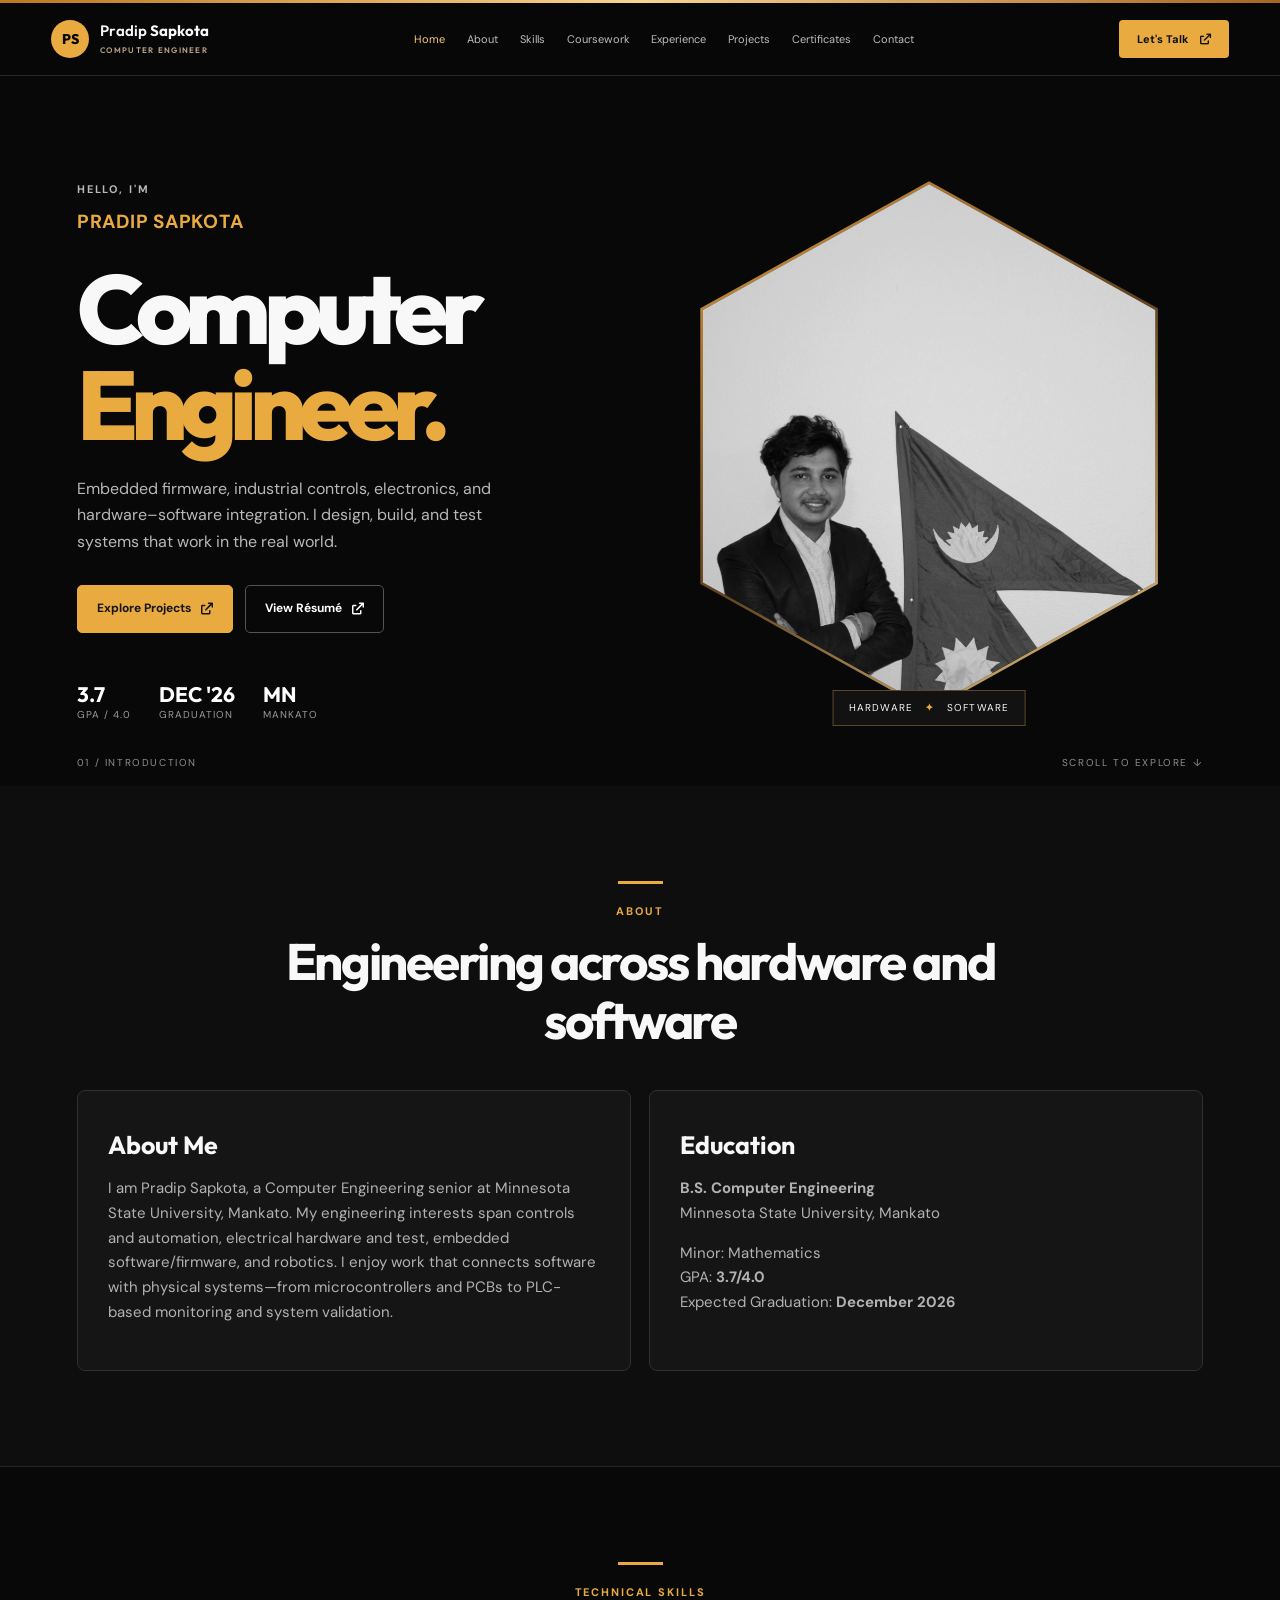
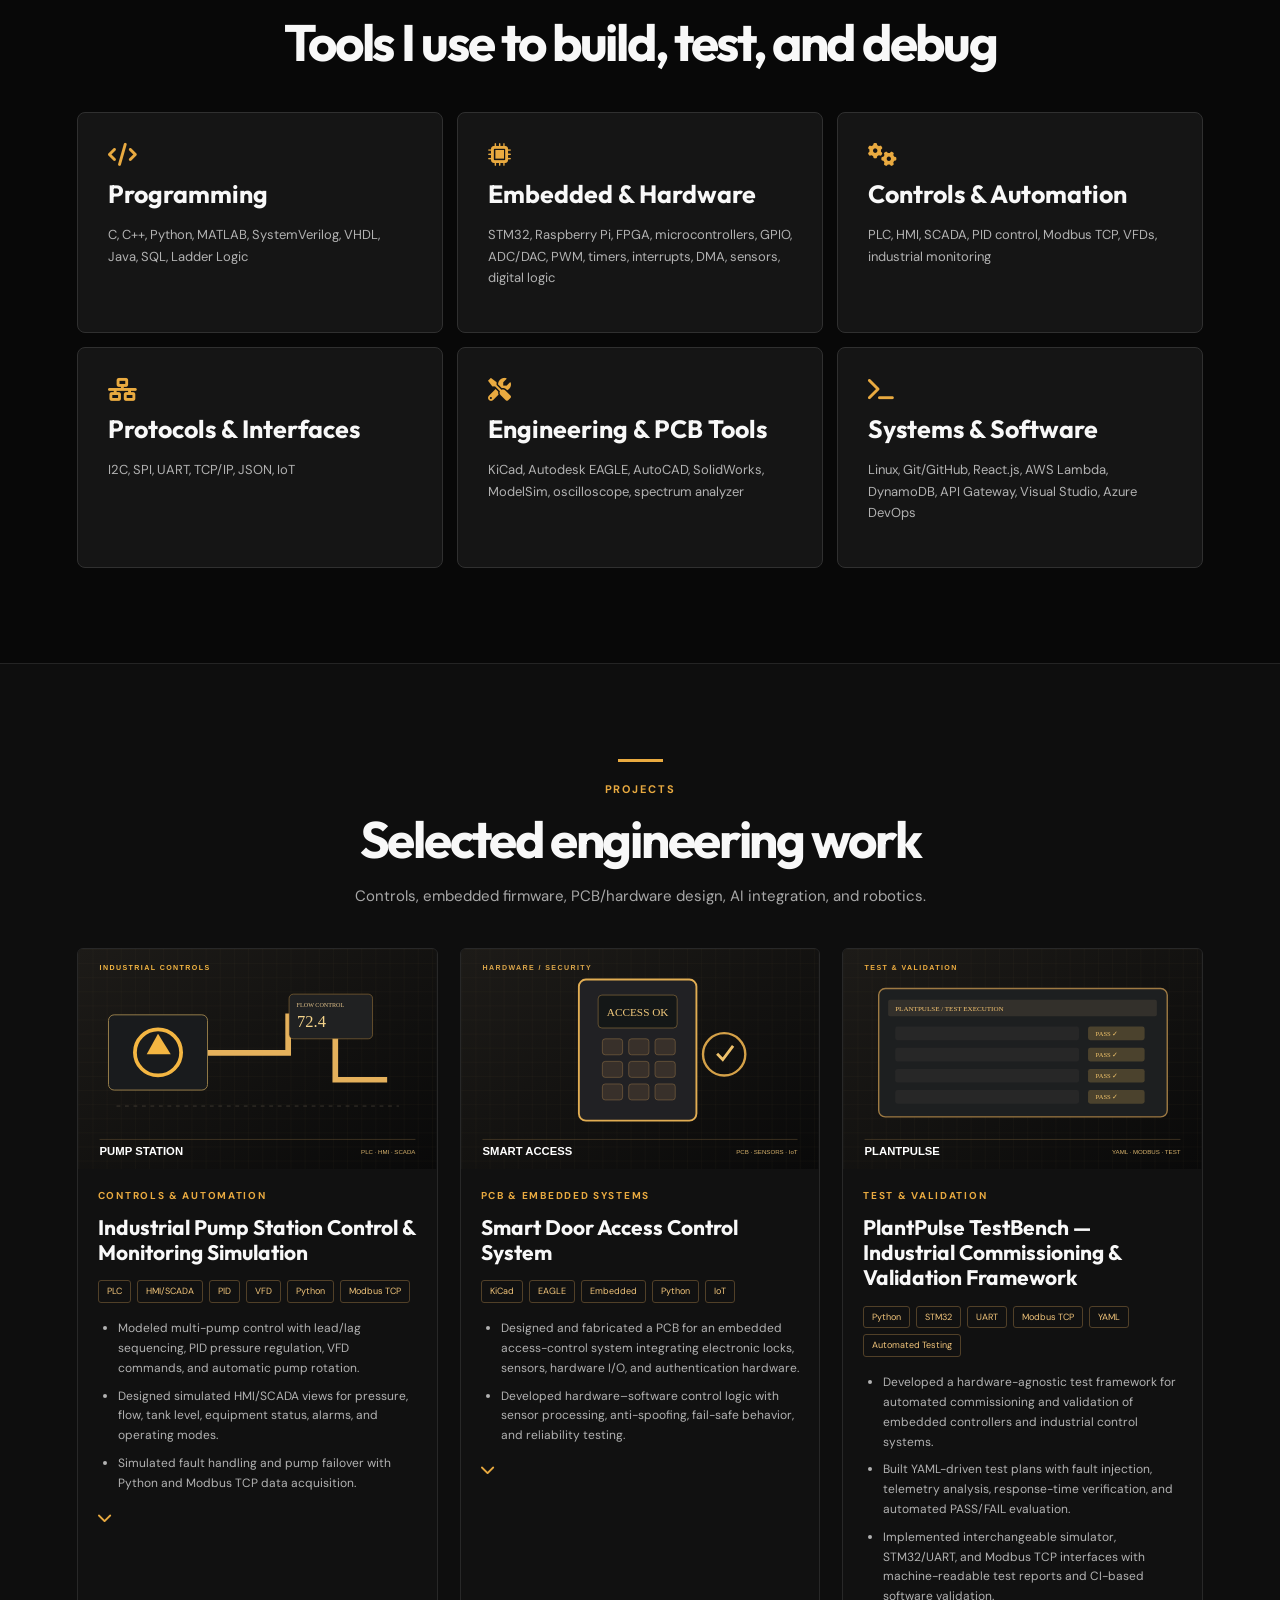
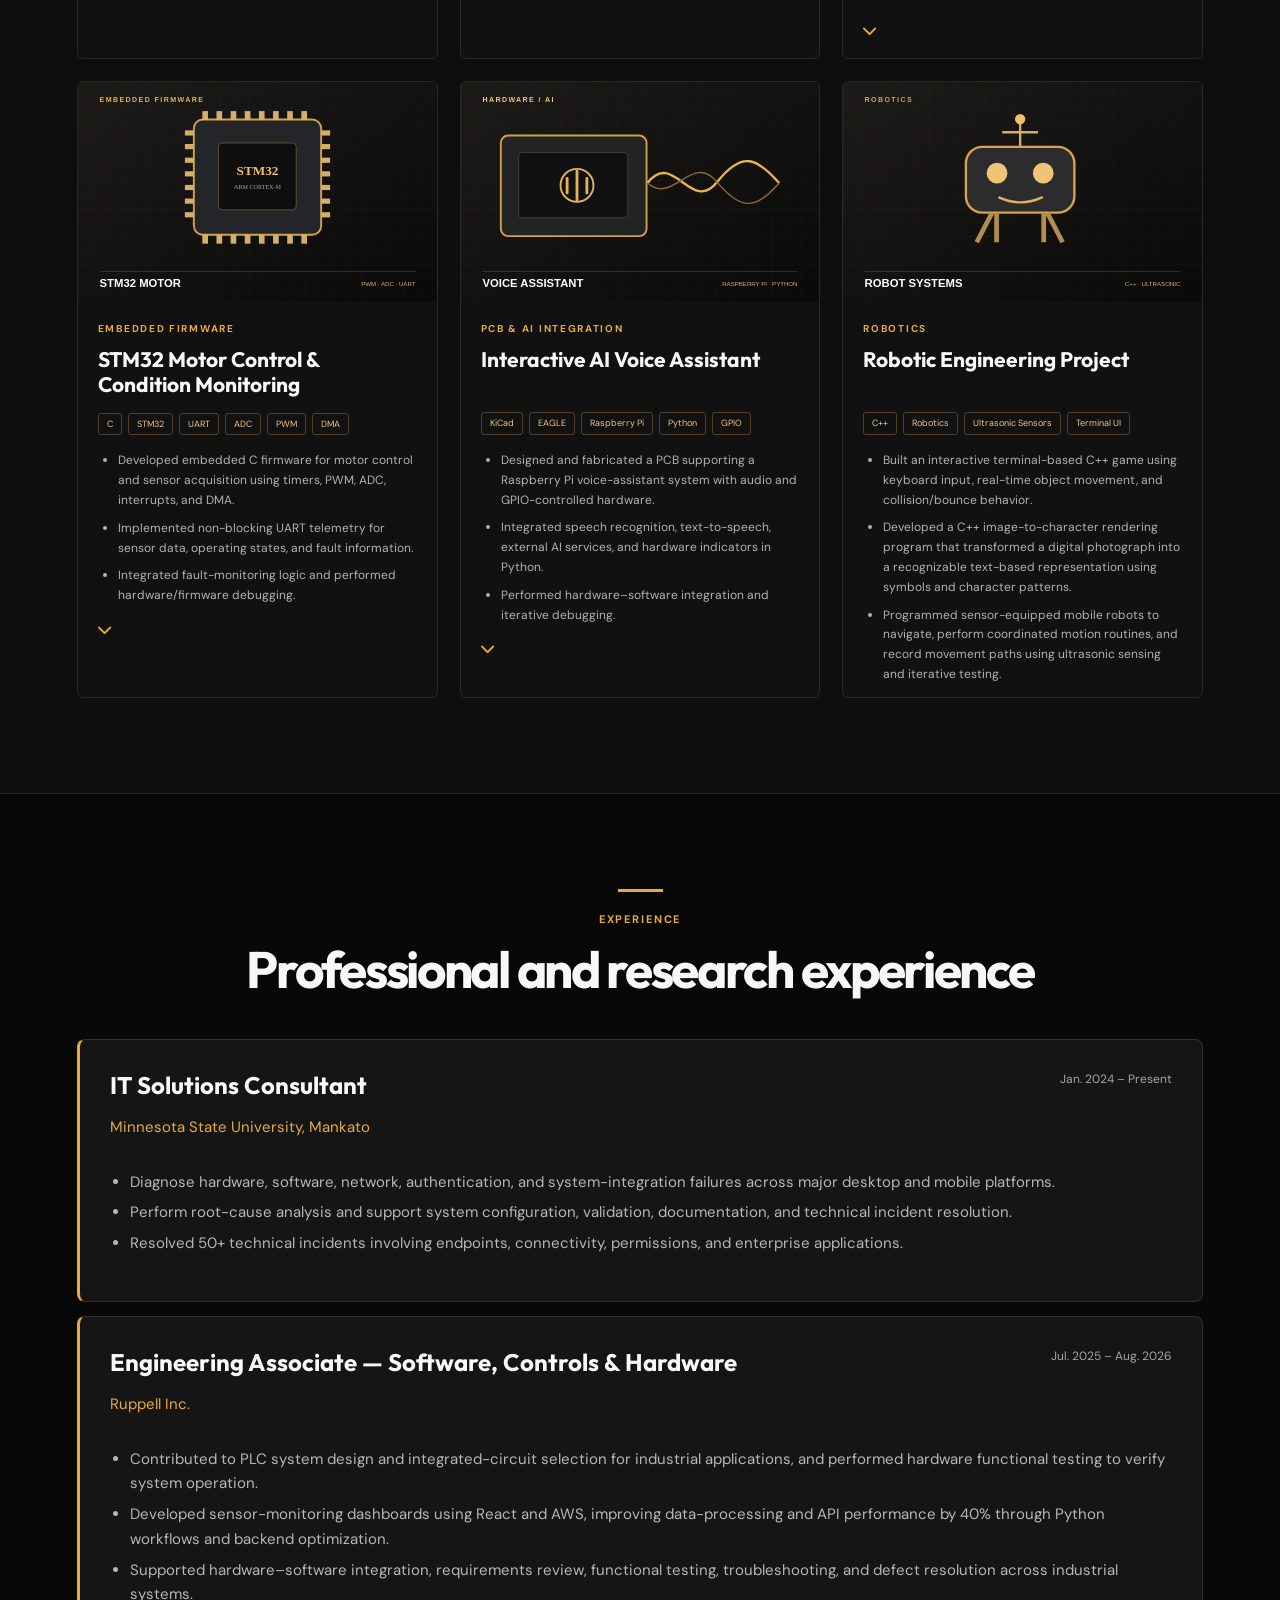
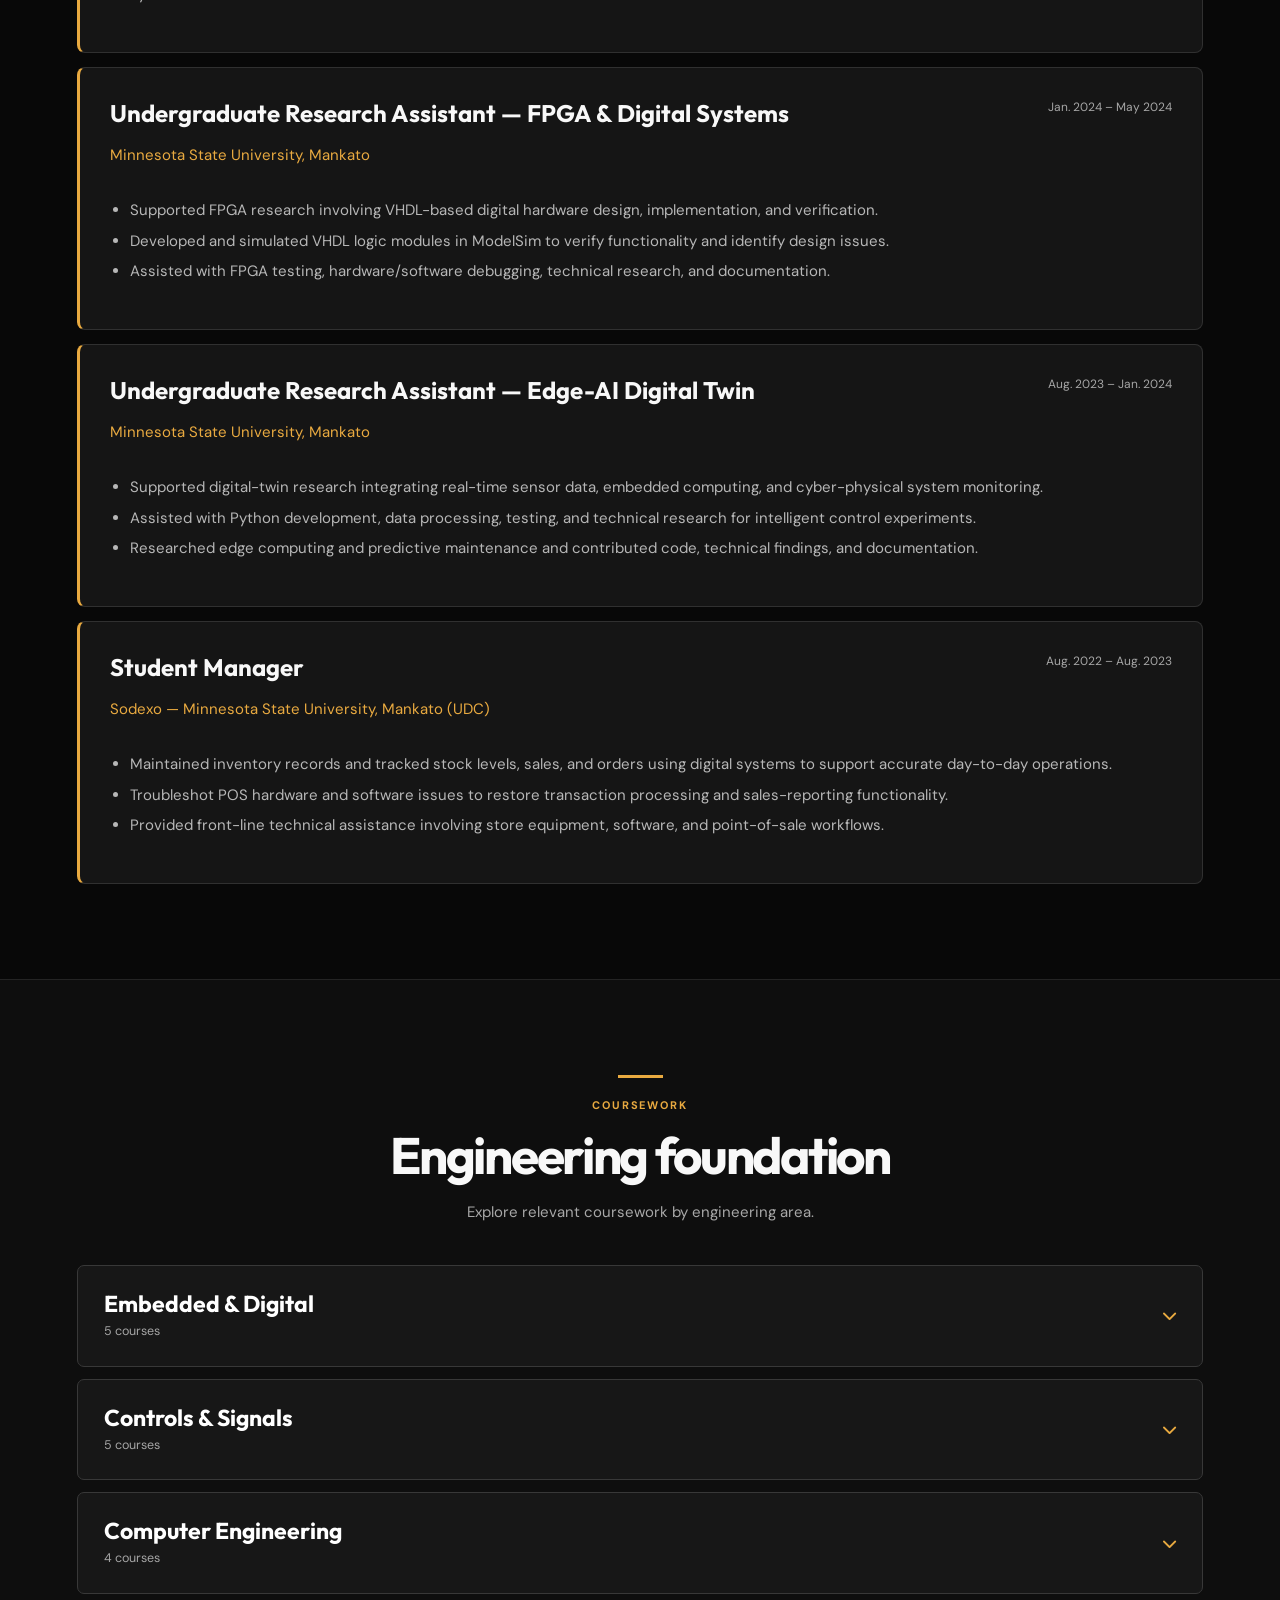
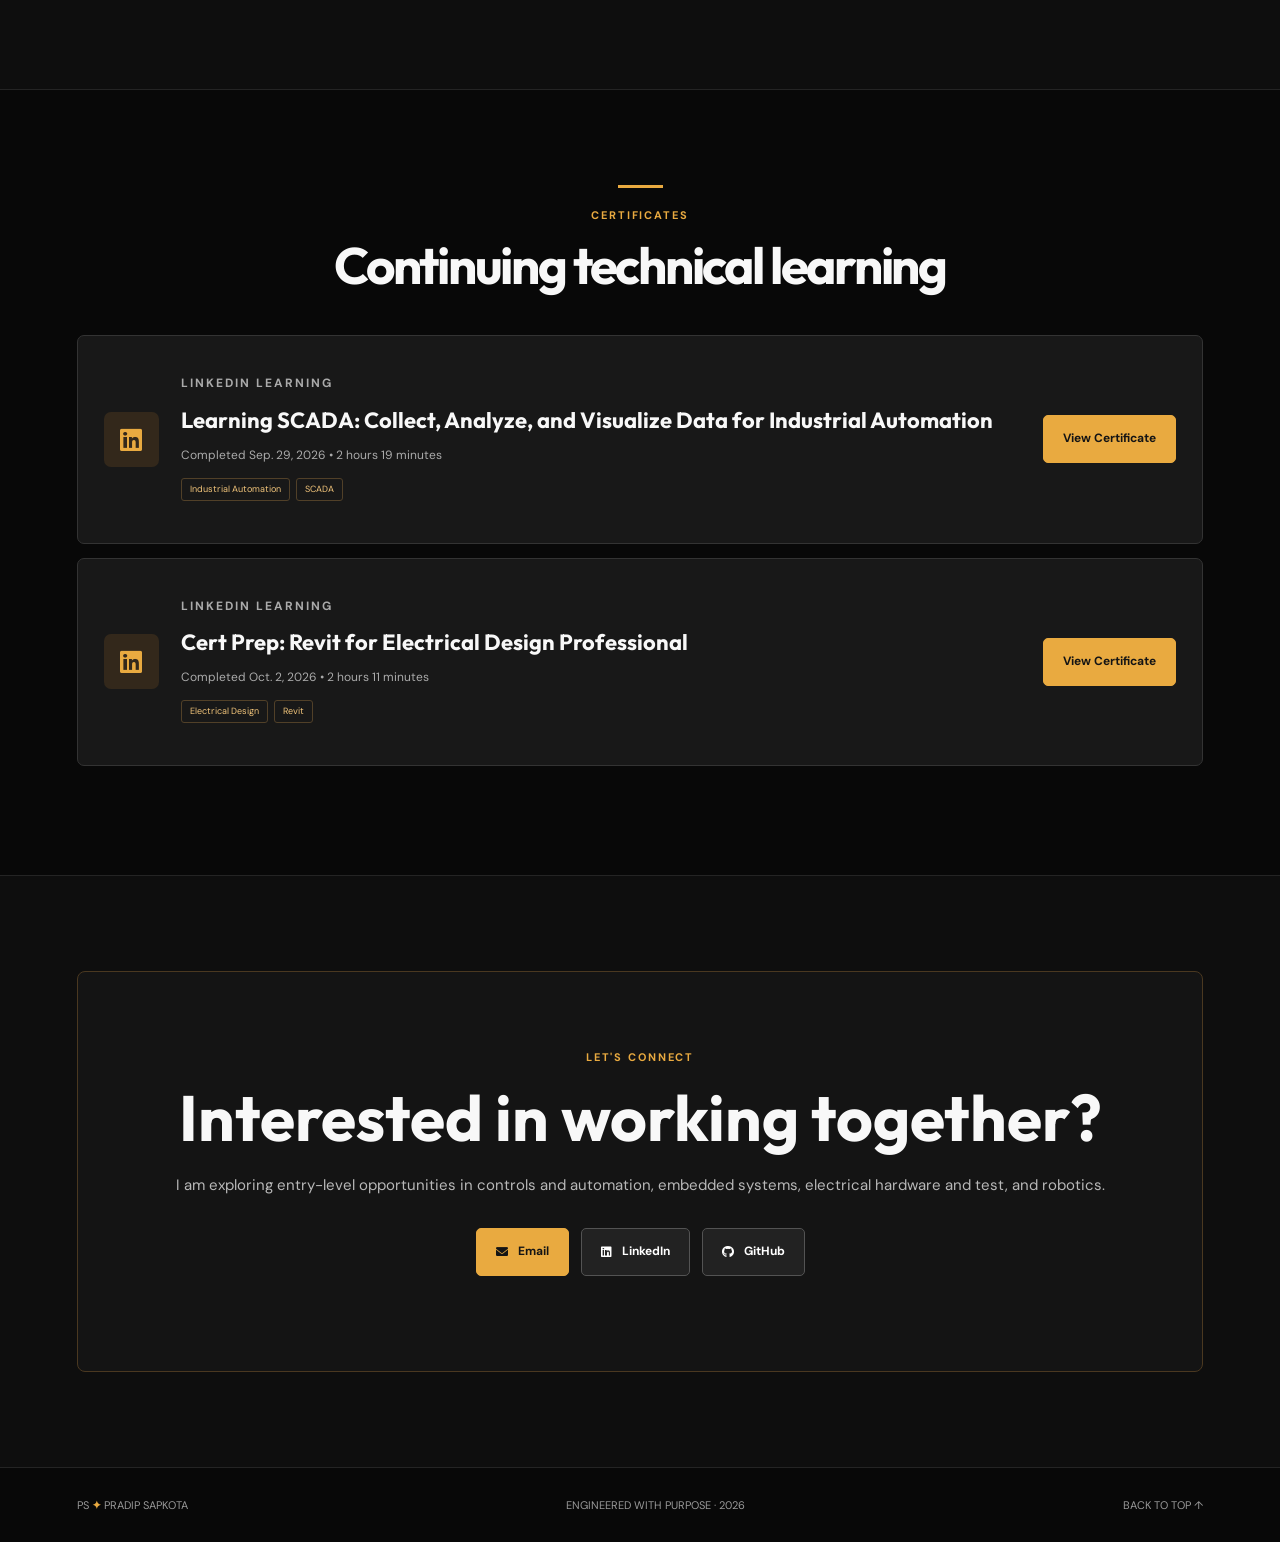
==== commit 4447ba3e: "new ui test" ====
--- a/index.html
+++ b/index.html
@@ -1,82 +1,63 @@
-<!doctype html><html lang="en" data-theme="dark"><head><meta charset="utf-8"><meta name="viewport" content="width=device-width,initial-scale=1"><meta name="robots" content="noindex, nofollow"><meta name="description" content="Pradip Sapkota — Computer Engineering portfolio: embedded systems, industrial controls, hardware and test."><title>Pradip Sapkota | Engineering Portfolio — V20 Concept</title><link rel="icon" href="favicon.ico"><link rel="stylesheet" href="https://cdnjs.cloudflare.com/ajax/libs/font-awesome/6.0.0/css/all.min.css"><link rel="stylesheet" href="v20.css?v=20.0"></head><body><div class="top-accent"></div><header class="site-header"><a class="wordmark" href="#home"><span class="mark">P<span>✳</span>S</span><span>PRADIP<br>SAPKOTA</span></a><nav class="site-nav" aria-label="Main navigation"><a href="#home">Home</a><a href="#about">About</a><a href="#skills">Skills</a><a href="#coursework">Coursework</a><a href="#experience">Experience</a><a href="#projects">Projects</a><a href="#certificates">Certificates</a><a href="#contact">Contact</a></nav><a class="header-cta" href="resume.pdf" target="_blank" rel="noopener">Résumé <i class="fas fa-arrow-up-right-from-square"></i></a><button class="mobile-menu" type="button" aria-label="Toggle navigation" aria-expanded="false"><i class="fas fa-bars"></i></button></header><main><section id="home" class="section v20-hero">
- <div class="hero-topline"><span><i class="fas fa-circle-notch"></i> ENGINEERING PORTFOLIO / 2026</span><span>AVAILABLE FOR OPPORTUNITIES <i class="fas fa-arrow-up-right-from-square"></i></span></div>
- <div class="hero-layout">
- <div class="hero-intro"><p class="eyebrow">HELLO, I'M PRADIP.</p><h1>Building<br><em>what's</em><br>next<span class="period">.</span></h1><p class="hero-lede">Computer engineer working where embedded firmware, physical hardware, and intelligent controls meet.</p><div class="hero-actions"><a class="btn primary" href="#projects">Explore my work <i class="fas fa-arrow-up-right-from-square"></i></a><a class="btn outline" href="resume.pdf" target="_blank" rel="noopener">Download résumé <i class="fas fa-arrow-down"></i></a></div></div>
- <div class="hero-portrait"><div class="portrait-glow"></div><img src="IMG_1389.jpg" alt="Portrait of Pradip Sapkota"><div class="portrait-caption"><span class="tiny-cross">✳</span><div><strong>PRADIP SAPKOTA</strong><small>Computer Engineering / Minnesota</small></div><span class="portrait-index">01 / 08</span></div></div>
- <div class="hero-side"><span class="vertical-word">HARDWARE × SOFTWARE</span><div class="tech-lines"><span>01 <b>Embedded systems</b></span><span>02 <b>Industrial controls</b></span><span>03 <b>Test & validation</b></span></div></div>
- </div><div class="hero-bottom"><span><i class="fas fa-arrow-down-long"></i> SCROLL TO EXPLORE</span><span>GPA 3.7 / 4.0 <b>✦</b> GRADUATING DEC 2026 <b>✦</b> MANKATO, MN</span></div>
- </section><section class="section alt" id="about">
-<div class="section-watermark" aria-hidden="true">02</div>
-<div class="section-head reveal"><p class="kicker">ABOUT</p><h2>Engineering across hardware and software</h2></div>
+<!doctype html><html lang="en"><head><meta charset="utf-8"><meta name="viewport" content="width=device-width,initial-scale=1"><meta name="robots" content="noindex, nofollow"><meta name="description" content="Pradip Sapkota — Computer Engineer specializing in embedded firmware, industrial controls, hardware and testing."><title>Pradip Sapkota — Computer Engineering Portfolio | V20 Test 2</title><link rel="icon" href="favicon-32x32.png"><link rel="preconnect" href="https://cdnjs.cloudflare.com"><link rel="stylesheet" href="https://cdnjs.cloudflare.com/ajax/libs/font-awesome/6.0.0/css/all.min.css"><link rel="stylesheet" href="v20-test2.css?v=20.2"></head><body><div class="gold-top"></div><header class="site-header"><a class="brand" href="#home"><span class="brand-icon">PS</span><span>Pradip <b>Sapkota</b><small>COMPUTER ENGINEER</small></span></a><nav class="nav" aria-label="Main navigation"><a href="#home">Home</a><a href="#about">About</a><a href="#skills">Skills</a><a href="#coursework">Coursework</a><a href="#experience">Experience</a><a href="#projects">Projects</a><a href="#certificates">Certificates</a><a href="#contact">Contact</a></nav><a class="nav-contact" href="mailto:pradipsapkota.ce@outlook.com">Let's Talk <i class="fas fa-arrow-up-right-from-square"></i></a><button class="menu-toggle" aria-label="Toggle navigation" aria-expanded="false" type="button"><i class="fas fa-bars"></i></button></header><main><section id="home" class="hero section"><div class="hero-copy"><p class="eyebrow">HELLO, I'M <strong>PRADIP SAPKOTA</strong></p><h1>Computer<br><span>Engineer.</span></h1><p class="hero-summary">Embedded firmware, industrial controls, electronics, and hardware–software integration. I design, build, and test systems that work in the real world.</p><div class="hero-actions"><a class="btn gold" href="#projects">Explore Projects <i class="fas fa-arrow-up-right-from-square"></i></a><a class="btn outline" href="resume.pdf" target="_blank" rel="noopener">View Résumé <i class="fas fa-arrow-up-right-from-square"></i></a></div><div class="hero-stats"><span><b>3.7</b> GPA / 4.0</span><span><b>DEC '26</b> GRADUATION</span><span><b>MN</b> MANKATO</span></div></div><div class="hero-photo-wrap"><div class="hex-outline"></div><div class="hex-photo"><img src="IMG_1389.jpg" alt="Pradip Sapkota standing beside the flag of Nepal"></div><span class="photo-label">HARDWARE <b>✦</b> SOFTWARE</span></div><div class="hero-rail">01 / INTRODUCTION <span>SCROLL TO EXPLORE ↓</span></div></section><section class="section alt" id="about">
+<div class="section-head"><span class="section-rule"></span><p class="kicker">ABOUT</p><h2>Engineering across hardware and software</h2></div>
 <div class="two-col">
-<article class="card reveal"><h3>About Me</h3><p>I am Pradip Sapkota, a Computer Engineering senior at Minnesota State University, Mankato. My engineering interests span controls and automation, electrical hardware and test, embedded software/firmware, and robotics. I enjoy work that connects software with physical systems—from microcontrollers and PCBs to PLC-based monitoring and system validation.</p></article>
-<article class="card reveal"><h3>Education</h3><p><strong>B.S. Computer Engineering</strong><br/>Minnesota State University, Mankato</p><p>Minor: Mathematics<br/>GPA: <strong>3.7/4.0</strong><br/>Expected Graduation: <strong>December 2026</strong></p></article>
+<article class="card"><h3>About Me</h3><p>I am Pradip Sapkota, a Computer Engineering senior at Minnesota State University, Mankato. My engineering interests span controls and automation, electrical hardware and test, embedded software/firmware, and robotics. I enjoy work that connects software with physical systems—from microcontrollers and PCBs to PLC-based monitoring and system validation.</p></article>
+<article class="card"><h3>Education</h3><p><strong>B.S. Computer Engineering</strong><br/>Minnesota State University, Mankato</p><p>Minor: Mathematics<br/>GPA: <strong>3.7/4.0</strong><br/>Expected Graduation: <strong>December 2026</strong></p></article>
 </div>
-</section><section class="section" id="skills">
-<div class="section-watermark" aria-hidden="true">03</div>
-<div class="section-head reveal"><p class="kicker">TECHNICAL SKILLS</p><h2>Tools I use to build, test, and debug</h2></div>
+</section>
+<section class="section" id="skills">
+<div class="section-head"><span class="section-rule"></span><p class="kicker">TECHNICAL SKILLS</p><h2>Tools I use to build, test, and debug</h2></div>
 <div class="skill-grid">
-<article class="card reveal"><i class="fas fa-code"></i><h3>Programming</h3><p>C, C++, Python, MATLAB, SystemVerilog, VHDL, Java, SQL, Ladder Logic</p></article>
-<article class="card reveal"><i class="fas fa-microchip"></i><h3>Embedded &amp; Hardware</h3><p>STM32, Raspberry Pi, FPGA, microcontrollers, GPIO, ADC/DAC, PWM, timers, interrupts, DMA, sensors, digital logic</p></article>
-<article class="card reveal"><i class="fas fa-gears"></i><h3>Controls &amp; Automation</h3><p>PLC, HMI, SCADA, PID control, Modbus TCP, VFDs, industrial monitoring</p></article>
-<article class="card reveal"><i class="fas fa-network-wired"></i><h3>Protocols &amp; Interfaces</h3><p>I2C, SPI, UART, TCP/IP, JSON, IoT</p></article>
-<article class="card reveal"><i class="fas fa-screwdriver-wrench"></i><h3>Engineering &amp; PCB Tools</h3><p>KiCad, Autodesk EAGLE, AutoCAD, SolidWorks, ModelSim, oscilloscope, spectrum analyzer</p></article>
-<article class="card reveal"><i class="fas fa-terminal"></i><h3>Systems &amp; Software</h3><p>Linux, Git/GitHub, React.js, AWS Lambda, DynamoDB, API Gateway, Visual Studio, Azure DevOps</p></article>
+<article class="card"><i class="fas fa-code"></i><h3>Programming</h3><p>C, C++, Python, MATLAB, SystemVerilog, VHDL, Java, SQL, Ladder Logic</p></article>
+<article class="card"><i class="fas fa-microchip"></i><h3>Embedded &amp; Hardware</h3><p>STM32, Raspberry Pi, FPGA, microcontrollers, GPIO, ADC/DAC, PWM, timers, interrupts, DMA, sensors, digital logic</p></article>
+<article class="card"><i class="fas fa-gears"></i><h3>Controls &amp; Automation</h3><p>PLC, HMI, SCADA, PID control, Modbus TCP, VFDs, industrial monitoring</p></article>
+<article class="card"><i class="fas fa-network-wired"></i><h3>Protocols &amp; Interfaces</h3><p>I2C, SPI, UART, TCP/IP, JSON, IoT</p></article>
+<article class="card"><i class="fas fa-screwdriver-wrench"></i><h3>Engineering &amp; PCB Tools</h3><p>KiCad, Autodesk EAGLE, AutoCAD, SolidWorks, ModelSim, oscilloscope, spectrum analyzer</p></article>
+<article class="card"><i class="fas fa-terminal"></i><h3>Systems &amp; Software</h3><p>Linux, Git/GitHub, React.js, AWS Lambda, DynamoDB, API Gateway, Visual Studio, Azure DevOps</p></article>
 </div>
-</section><section class="section alt v1872-coursework" id="coursework">
-<div class="section-watermark" aria-hidden="true">04</div>
-<div class="section-head reveal"><p class="kicker">COURSEWORK</p><h2>Engineering foundation</h2><p>Explore relevant coursework by engineering area.</p></div>
+</section>
+<section class="section alt" id="projects">
+<div class="section-head"><span class="section-rule"></span><p class="kicker">PROJECTS</p><h2>Selected engineering work</h2><p>Controls, embedded firmware, PCB/hardware design, AI integration, and robotics.</p></div>
+<div class="project-grid"><article aria-expanded="false" aria-label="Expand Industrial Pump Station Control &amp; Monitoring Simulation project details" class="project-card expandable-project" role="button" tabindex="0"><div class="project-preview"><img alt="Illustrated engineering preview of Industrial Pump Station Control &amp; Monitoring Simulation" loading="lazy" src="project-previews/pump.svg"/></div><div class="project-icon"><i class="fas fa-industry"></i></div><p class="tag">Controls &amp; Automation</p><h3>Industrial Pump Station Control &amp; Monitoring Simulation</h3><div class="badges"><span>PLC</span><span>HMI/SCADA</span><span>PID</span><span>VFD</span><span>Python</span><span>Modbus TCP</span></div><ul><li>Modeled multi-pump control with lead/lag sequencing, PID pressure regulation, VFD commands, and automatic pump rotation.</li><li>Designed simulated HMI/SCADA views for pressure, flow, tank level, equipment status, alarms, and operating modes.</li><li>Simulated fault handling and pump failover with Python and Modbus TCP data acquisition.</li></ul><span aria-hidden="true" class="project-expand-chevron"><i class="fas fa-chevron-down"></i></span><div aria-hidden="true" class="project-repo-panel"><div class="project-repo-inner"><a aria-label="View Industrial Pump Station Control &amp; Monitoring Simulation on GitHub" class="project-github-btn" href="https://github.com/pradip2059/industrial_pump_station_monitor" rel="noopener noreferrer" target="_blank"><i class="fab fa-github"></i><span>View Project on GitHub</span><i class="fas fa-arrow-up-right-from-square"></i></a></div></div></article><article aria-expanded="false" aria-label="Expand Smart Door Access Control System project details" class="project-card expandable-project" role="button" tabindex="0"><div class="project-preview"><img alt="Illustrated engineering preview of Smart Door Access Control System" loading="lazy" src="project-previews/door.svg"/></div><div class="project-icon"><i class="fas fa-door-closed"></i></div><p class="tag">PCB &amp; Embedded Systems</p><h3>Smart Door Access Control System</h3><div class="badges"><span>KiCad</span><span>EAGLE</span><span>Embedded</span><span>Python</span><span>IoT</span></div><ul><li>Designed and fabricated a PCB for an embedded access-control system integrating electronic locks, sensors, hardware I/O, and authentication hardware.</li><li>Developed hardware–software control logic with sensor processing, anti-spoofing, fail-safe behavior, and reliability testing.</li></ul><span aria-hidden="true" class="project-expand-chevron"><i class="fas fa-chevron-down"></i></span><div aria-hidden="true" class="project-repo-panel"><div class="project-repo-inner"><a aria-label="View Smart Door Access Control System on GitHub" class="project-github-btn" href="https://github.com/pradip2059/smart_door_access_control" rel="noopener noreferrer" target="_blank"><i class="fab fa-github"></i><span>View Project on GitHub</span><i class="fas fa-arrow-up-right-from-square"></i></a></div></div></article><article aria-expanded="false" aria-label="Expand PlantPulse TestBench — Industrial Commissioning &amp; Validation Framework project details" class="project-card expandable-project" role="button" tabindex="0"><div class="project-preview"><img alt="Illustrated engineering preview of PlantPulse TestBench — Industrial Commissioning &amp; Validation Framework" loading="lazy" src="project-previews/plant.svg"/></div><div class="project-icon"><i class="fas fa-clipboard-check"></i></div><p class="tag">Test &amp; Validation</p><h3>PlantPulse TestBench — Industrial Commissioning &amp; Validation Framework</h3><div class="badges"><span>Python</span><span>STM32</span><span>UART</span><span>Modbus TCP</span><span>YAML</span><span>Automated Testing</span></div><ul><li>Developed a hardware-agnostic test framework for automated commissioning and validation of embedded controllers and industrial control systems.</li><li>Built YAML-driven test plans with fault injection, telemetry analysis, response-time verification, and automated PASS/FAIL evaluation.</li><li>Implemented interchangeable simulator, STM32/UART, and Modbus TCP interfaces with machine-readable test reports and CI-based software validation.</li></ul><span aria-hidden="true" class="project-expand-chevron"><i class="fas fa-chevron-down"></i></span><div aria-hidden="true" class="project-repo-panel"><div class="project-repo-inner"><a aria-label="View PlantPulse TestBench on GitHub" class="project-github-btn" href="https://github.com/pradip2059/project_plantpluse" rel="noopener noreferrer" target="_blank"><i class="fab fa-github"></i><span>View Project on GitHub</span><i class="fas fa-arrow-up-right-from-square"></i></a></div></div></article><article aria-expanded="false" aria-label="Expand STM32 Motor Control &amp; Condition Monitoring project details" class="project-card expandable-project" role="button" tabindex="0"><div class="project-preview"><img alt="Illustrated engineering preview of STM32 Motor Control &amp; Condition Monitoring" loading="lazy" src="project-previews/stm32.svg"/></div><div class="project-icon"><i class="fas fa-microchip"></i></div><p class="tag">Embedded Firmware</p><h3>STM32 Motor Control &amp; Condition Monitoring</h3><div class="badges"><span>C</span><span>STM32</span><span>UART</span><span>ADC</span><span>PWM</span><span>DMA</span></div><ul><li>Developed embedded C firmware for motor control and sensor acquisition using timers, PWM, ADC, interrupts, and DMA.</li><li>Implemented non-blocking UART telemetry for sensor data, operating states, and fault information.</li><li>Integrated fault-monitoring logic and performed hardware/firmware debugging.</li></ul><span aria-hidden="true" class="project-expand-chevron"><i class="fas fa-chevron-down"></i></span><div aria-hidden="true" class="project-repo-panel"><div class="project-repo-inner"><a aria-label="View STM32 Motor Control &amp; Condition Monitoring on GitHub" class="project-github-btn" href="https://github.com/pradip2059/embedded_firmware_STM32_motor_control" rel="noopener noreferrer" target="_blank"><i class="fab fa-github"></i><span>View Project on GitHub</span><i class="fas fa-arrow-up-right-from-square"></i></a></div></div></article><article aria-expanded="false" aria-label="Expand Interactive AI Voice Assistant project details" class="project-card expandable-project" role="button" tabindex="0"><div class="project-preview"><img alt="Illustrated engineering preview of Interactive AI Voice Assistant" loading="lazy" src="project-previews/voice.svg"/></div><div class="project-icon"><i class="fas fa-microphone-lines"></i></div><p class="tag">PCB &amp; AI Integration</p><h3>Interactive AI Voice Assistant</h3><div class="badges"><span>KiCad</span><span>EAGLE</span><span>Raspberry Pi</span><span>Python</span><span>GPIO</span></div><ul><li>Designed and fabricated a PCB supporting a Raspberry Pi voice-assistant system with audio and GPIO-controlled hardware.</li><li>Integrated speech recognition, text-to-speech, external AI services, and hardware indicators in Python.</li><li>Performed hardware–software integration and iterative debugging.</li></ul><span aria-hidden="true" class="project-expand-chevron"><i class="fas fa-chevron-down"></i></span><div aria-hidden="true" class="project-repo-panel"><div class="project-repo-inner"><a aria-label="View Interactive AI Voice Assistant on GitHub" class="project-github-btn" href="https://github.com/pradip2059/smart_voice_assistant" rel="noopener noreferrer" target="_blank"><i class="fab fa-github"></i><span>View Project on GitHub</span><i class="fas fa-arrow-up-right-from-square"></i></a></div></div></article><article class="project-card"><div class="project-preview"><img alt="Illustrated engineering preview of Robotic Engineering Project" loading="lazy" src="project-previews/robot.svg"/></div><div class="project-icon"><i class="fas fa-robot"></i></div><p class="tag">Robotics</p><h3>Robotic Engineering Project</h3><div class="badges"><span>C++</span><span>Robotics</span><span>Ultrasonic Sensors</span><span>Terminal UI</span></div><ul><li>Built an interactive terminal-based C++ game using keyboard input, real-time object movement, and collision/bounce behavior.</li><li>Developed a C++ image-to-character rendering program that transformed a digital photograph into a recognizable text-based representation using symbols and character patterns.</li><li>Programmed sensor-equipped mobile robots to navigate, perform coordinated motion routines, and record movement paths using ultrasonic sensing and iterative testing.</li></ul></article></div>
+</section>
+<section class="section" id="experience">
+<div class="section-head"><span class="section-rule"></span><p class="kicker">EXPERIENCE</p><h2>Professional and research experience</h2></div>
+<div class="timeline">
+<article class="timeline-item"><div class="dot"></div><div class="timeline-card"><div class="job-head"><div><h3>IT Solutions Consultant</h3><p class="company">Minnesota State University, Mankato</p></div><span>Jan. 2024 – Present</span></div><ul><li>Diagnose hardware, software, network, authentication, and system-integration failures across major desktop and mobile platforms.</li><li>Perform root-cause analysis and support system configuration, validation, documentation, and technical incident resolution.</li><li>Resolved 50+ technical incidents involving endpoints, connectivity, permissions, and enterprise applications.</li></ul></div></article>
+<article class="timeline-item"><div class="dot"></div><div class="timeline-card"><div class="job-head"><div><h3>Engineering Associate — Software, Controls &amp; Hardware</h3><p class="company">Ruppell Inc.</p></div><span>Jul. 2025 – Aug. 2026</span></div><ul><li>Contributed to PLC system design and integrated-circuit selection for industrial applications, and performed hardware functional testing to verify system operation.</li><li>Developed sensor-monitoring dashboards using React and AWS, improving data-processing and API performance by 40% through Python workflows and backend optimization.</li><li>Supported hardware–software integration, requirements review, functional testing, troubleshooting, and defect resolution across industrial systems.</li></ul></div></article>
+<article class="timeline-item"><div class="dot"></div><div class="timeline-card"><div class="job-head"><div><h3>Undergraduate Research Assistant — FPGA &amp; Digital Systems</h3><p class="company">Minnesota State University, Mankato</p></div><span>Jan. 2024 – May 2024</span></div><ul><li>Supported FPGA research involving VHDL-based digital hardware design, implementation, and verification.</li><li>Developed and simulated VHDL logic modules in ModelSim to verify functionality and identify design issues.</li><li>Assisted with FPGA testing, hardware/software debugging, technical research, and documentation.</li></ul></div></article>
+<article class="timeline-item"><div class="dot"></div><div class="timeline-card"><div class="job-head"><div><h3>Undergraduate Research Assistant — Edge-AI Digital Twin</h3><p class="company">Minnesota State University, Mankato</p></div><span>Aug. 2023 – Jan. 2024</span></div><ul><li>Supported digital-twin research integrating real-time sensor data, embedded computing, and cyber-physical system monitoring.</li><li>Assisted with Python development, data processing, testing, and technical research for intelligent control experiments.</li><li>Researched edge computing and predictive maintenance and contributed code, technical findings, and documentation.</li></ul></div></article>
+<article class="timeline-item"><div class="dot"></div><div class="timeline-card"><div class="job-head"><div><h3>Student Manager</h3><p class="company">Sodexo — Minnesota State University, Mankato (UDC)</p></div><span>Aug. 2022 – Aug. 2023</span></div><ul><li>Maintained inventory records and tracked stock levels, sales, and orders using digital systems to support accurate day-to-day operations.</li><li>Troubleshot POS hardware and software issues to restore transaction processing and sales-reporting functionality.</li><li>Provided front-line technical assistance involving store equipment, software, and point-of-sale workflows.</li></ul></div></article>
+</div>
+</section>
+<section class="section alt v1872-coursework" id="coursework">
+<div class="section-head"><span class="section-rule"></span><p class="kicker">COURSEWORK</p><h2>Engineering foundation</h2><p>Explore relevant coursework by engineering area.</p></div>
 <div class="course-domains">
-<div class="course-domain reveal"><button aria-expanded="false" class="course-domain-summary" type="button"><span><b>Embedded &amp; Digital</b><small>5 courses</small></span><i class="fas fa-chevron-down"></i></button><div class="course-domain-panel"><div class="course-domain-inner"><div class="course-grid">
+<div class="course-domain"><button aria-expanded="false" class="course-domain-summary" type="button"><span><b>Embedded &amp; Digital</b><small>5 courses</small></span><i class="fas fa-chevron-down"></i></button><div class="course-domain-panel"><div class="course-domain-inner"><div class="course-grid">
 <div class="course-item"><strong>EE 281</strong><span>Digital Systems Design/Test</span></div><div class="course-item"><strong>EE 282</strong><span>Digital Systems Design Lab</span></div><div class="course-item"><strong>EE 234</strong><span>Microprocessor Engineering I</span></div><div class="course-item"><strong>EE 334</strong><span>Microprocessor Engineering II</span></div><div class="course-item"><strong>EE 489</strong><span>Real-Time Embedded Systems</span></div>
 </div></div></div></div>
-<div class="course-domain reveal"><button aria-expanded="false" class="course-domain-summary" type="button"><span><b>Controls &amp; Signals</b><small>5 courses</small></span><i class="fas fa-chevron-down"></i></button><div class="course-domain-panel"><div class="course-domain-inner"><div class="course-grid">
+<div class="course-domain"><button aria-expanded="false" class="course-domain-summary" type="button"><span><b>Controls &amp; Signals</b><small>5 courses</small></span><i class="fas fa-chevron-down"></i></button><div class="course-domain-panel"><div class="course-domain-inner"><div class="course-grid">
 <div class="course-item"><strong>EE 341</strong><span>Signals &amp; Systems</span></div><div class="course-item"><strong>EE 358</strong><span>Control Systems</span></div><div class="course-item"><strong>EE 368</strong><span>Control Systems Lab</span></div><div class="course-item"><strong>EE 390</strong><span>Smart Sensor Systems</span></div><div class="course-item"><strong>EE 353</strong><span>Communication Systems Engineering</span></div>
 </div></div></div></div>
-<div class="course-domain reveal"><button aria-expanded="false" class="course-domain-summary" type="button"><span><b>Computer Engineering</b><small>4 courses</small></span><i class="fas fa-chevron-down"></i></button><div class="course-domain-panel"><div class="course-domain-inner"><div class="course-grid">
+<div class="course-domain"><button aria-expanded="false" class="course-domain-summary" type="button"><span><b>Computer Engineering</b><small>4 courses</small></span><i class="fas fa-chevron-down"></i></button><div class="course-domain-panel"><div class="course-domain-inner"><div class="course-grid">
 <div class="course-item"><strong>EE 245</strong><span>Robotics Programming</span></div><div class="course-item"><strong>EE 332</strong><span>Electronics I</span></div><div class="course-item"><strong>EE 395</strong><span>Computer Hardware &amp; Organization</span></div><div class="course-item"><strong>EE 498</strong><span>Topics: Operating Systems for Heterogeneous Systems</span></div>
 </div></div></div></div>
 </div>
-</section><section class="section" id="experience">
-<div class="section-watermark" aria-hidden="true">05</div>
-<div class="section-head reveal"><p class="kicker">EXPERIENCE</p><h2>Professional and research experience</h2></div>
-<div class="timeline">
-<article class="timeline-item reveal"><div class="dot"></div><div class="timeline-card"><div class="job-head"><div><h3>IT Solutions Consultant</h3><p class="company">Minnesota State University, Mankato</p></div><span>Jan. 2024 – Present</span></div><ul><li>Diagnose hardware, software, network, authentication, and system-integration failures across major desktop and mobile platforms.</li><li>Perform root-cause analysis and support system configuration, validation, documentation, and technical incident resolution.</li><li>Resolved 50+ technical incidents involving endpoints, connectivity, permissions, and enterprise applications.</li></ul></div></article>
-<article class="timeline-item reveal"><div class="dot"></div><div class="timeline-card"><div class="job-head"><div><h3>Engineering Associate — Software, Controls &amp; Hardware</h3><p class="company">Ruppell Inc.</p></div><span>Jul. 2025 – Aug. 2026</span></div><ul><li>Contributed to PLC system design and integrated-circuit selection for industrial applications, and performed hardware functional testing to verify system operation.</li><li>Developed sensor-monitoring dashboards using React and AWS, improving data-processing and API performance by 40% through Python workflows and backend optimization.</li><li>Supported hardware–software integration, requirements review, functional testing, troubleshooting, and defect resolution across industrial systems.</li></ul></div></article>
-<article class="timeline-item reveal"><div class="dot"></div><div class="timeline-card"><div class="job-head"><div><h3>Undergraduate Research Assistant — FPGA &amp; Digital Systems</h3><p class="company">Minnesota State University, Mankato</p></div><span>Jan. 2024 – May 2024</span></div><ul><li>Supported FPGA research involving VHDL-based digital hardware design, implementation, and verification.</li><li>Developed and simulated VHDL logic modules in ModelSim to verify functionality and identify design issues.</li><li>Assisted with FPGA testing, hardware/software debugging, technical research, and documentation.</li></ul></div></article>
-<article class="timeline-item reveal"><div class="dot"></div><div class="timeline-card"><div class="job-head"><div><h3>Undergraduate Research Assistant — Edge-AI Digital Twin</h3><p class="company">Minnesota State University, Mankato</p></div><span>Aug. 2023 – Jan. 2024</span></div><ul><li>Supported digital-twin research integrating real-time sensor data, embedded computing, and cyber-physical system monitoring.</li><li>Assisted with Python development, data processing, testing, and technical research for intelligent control experiments.</li><li>Researched edge computing and predictive maintenance and contributed code, technical findings, and documentation.</li></ul></div></article>
-<article class="timeline-item reveal"><div class="dot"></div><div class="timeline-card"><div class="job-head"><div><h3>Student Manager</h3><p class="company">Sodexo — Minnesota State University, Mankato (UDC)</p></div><span>Aug. 2022 – Aug. 2023</span></div><ul><li>Maintained inventory records and tracked stock levels, sales, and orders using digital systems to support accurate day-to-day operations.</li><li>Troubleshot POS hardware and software issues to restore transaction processing and sales-reporting functionality.</li><li>Provided front-line technical assistance involving store equipment, software, and point-of-sale workflows.</li></ul></div></article>
-</div>
-</section><section class="section alt" id="projects">
-<div class="section-watermark" aria-hidden="true">06</div>
-<div class="section-head reveal"><p class="kicker">PROJECTS</p><h2>Selected engineering work</h2><p>Controls, embedded firmware, PCB/hardware design, AI integration, and robotics.</p></div>
-<div class="project-grid project-independent-columns">
-<div class="project-column project-column-left">
-<article aria-expanded="false" aria-label="Expand Industrial Pump Station Control &amp; Monitoring Simulation project details" class="project-card reveal expandable-project" role="button" tabindex="0"><div class="project-icon"><i class="fas fa-industry"></i></div><p class="tag">Controls &amp; Automation</p><h3>Industrial Pump Station Control &amp; Monitoring Simulation</h3><div class="badges"><span>PLC</span><span>HMI/SCADA</span><span>PID</span><span>VFD</span><span>Python</span><span>Modbus TCP</span></div><ul><li>Modeled multi-pump control with lead/lag sequencing, PID pressure regulation, VFD commands, and automatic pump rotation.</li><li>Designed simulated HMI/SCADA views for pressure, flow, tank level, equipment status, alarms, and operating modes.</li><li>Simulated fault handling and pump failover with Python and Modbus TCP data acquisition.</li></ul><span aria-hidden="true" class="project-expand-chevron"><i class="fas fa-chevron-down"></i></span><div aria-hidden="true" class="project-repo-panel"><div class="project-repo-inner"><a aria-label="View Industrial Pump Station Control &amp; Monitoring Simulation on GitHub" class="project-github-btn" href="https://github.com/pradip2059/industrial_pump_station_monitor" rel="noopener noreferrer" target="_blank"><i class="fab fa-github"></i><span>View Project on GitHub</span><i class="fas fa-arrow-up-right-from-square"></i></a></div></div></article>
-<article aria-expanded="false" aria-label="Expand Smart Door Access Control System project details" class="project-card reveal expandable-project" role="button" tabindex="0"><div class="project-icon"><i class="fas fa-door-closed"></i></div><p class="tag">PCB &amp; Embedded Systems</p><h3>Smart Door Access Control System</h3><div class="badges"><span>KiCad</span><span>EAGLE</span><span>Embedded</span><span>Python</span><span>IoT</span></div><ul><li>Designed and fabricated a PCB for an embedded access-control system integrating electronic locks, sensors, hardware I/O, and authentication hardware.</li><li>Developed hardware–software control logic with sensor processing, anti-spoofing, fail-safe behavior, and reliability testing.</li></ul><span aria-hidden="true" class="project-expand-chevron"><i class="fas fa-chevron-down"></i></span><div aria-hidden="true" class="project-repo-panel"><div class="project-repo-inner"><a aria-label="View Smart Door Access Control System on GitHub" class="project-github-btn" href="https://github.com/pradip2059/smart_door_access_control" rel="noopener noreferrer" target="_blank"><i class="fab fa-github"></i><span>View Project on GitHub</span><i class="fas fa-arrow-up-right-from-square"></i></a></div></div></article>
-<article aria-expanded="false" aria-label="Expand PlantPulse TestBench — Industrial Commissioning &amp; Validation Framework project details" class="project-card reveal expandable-project" role="button" tabindex="0"><div class="project-icon"><i class="fas fa-clipboard-check"></i></div><p class="tag">Test &amp; Validation</p><h3>PlantPulse TestBench — Industrial Commissioning &amp; Validation Framework</h3><div class="badges"><span>Python</span><span>STM32</span><span>UART</span><span>Modbus TCP</span><span>YAML</span><span>Automated Testing</span></div><ul><li>Developed a hardware-agnostic test framework for automated commissioning and validation of embedded controllers and industrial control systems.</li><li>Built YAML-driven test plans with fault injection, telemetry analysis, response-time verification, and automated PASS/FAIL evaluation.</li><li>Implemented interchangeable simulator, STM32/UART, and Modbus TCP interfaces with machine-readable test reports and CI-based software validation.</li></ul><span aria-hidden="true" class="project-expand-chevron"><i class="fas fa-chevron-down"></i></span><div aria-hidden="true" class="project-repo-panel"><div class="project-repo-inner"><a aria-label="View PlantPulse TestBench on GitHub" class="project-github-btn" href="https://github.com/pradip2059/project_plantpluse" rel="noopener noreferrer" target="_blank"><i class="fab fa-github"></i><span>View Project on GitHub</span><i class="fas fa-arrow-up-right-from-square"></i></a></div></div></article>
-</div>
-<div class="project-column project-column-right">
-<article aria-expanded="false" aria-label="Expand STM32 Motor Control &amp; Condition Monitoring project details" class="project-card reveal expandable-project" role="button" tabindex="0"><div class="project-icon"><i class="fas fa-microchip"></i></div><p class="tag">Embedded Firmware</p><h3>STM32 Motor Control &amp; Condition Monitoring</h3><div class="badges"><span>C</span><span>STM32</span><span>UART</span><span>ADC</span><span>PWM</span><span>DMA</span></div><ul><li>Developed embedded C firmware for motor control and sensor acquisition using timers, PWM, ADC, interrupts, and DMA.</li><li>Implemented non-blocking UART telemetry for sensor data, operating states, and fault information.</li><li>Integrated fault-monitoring logic and performed hardware/firmware debugging.</li></ul><span aria-hidden="true" class="project-expand-chevron"><i class="fas fa-chevron-down"></i></span><div aria-hidden="true" class="project-repo-panel"><div class="project-repo-inner"><a aria-label="View STM32 Motor Control &amp; Condition Monitoring on GitHub" class="project-github-btn" href="https://github.com/pradip2059/embedded_firmware_STM32_motor_control" rel="noopener noreferrer" target="_blank"><i class="fab fa-github"></i><span>View Project on GitHub</span><i class="fas fa-arrow-up-right-from-square"></i></a></div></div></article>
-<article aria-expanded="false" aria-label="Expand Interactive AI Voice Assistant project details" class="project-card reveal expandable-project" role="button" tabindex="0"><div class="project-icon"><i class="fas fa-microphone-lines"></i></div><p class="tag">PCB &amp; AI Integration</p><h3>Interactive AI Voice Assistant</h3><div class="badges"><span>KiCad</span><span>EAGLE</span><span>Raspberry Pi</span><span>Python</span><span>GPIO</span></div><ul><li>Designed and fabricated a PCB supporting a Raspberry Pi voice-assistant system with audio and GPIO-controlled hardware.</li><li>Integrated speech recognition, text-to-speech, external AI services, and hardware indicators in Python.</li><li>Performed hardware–software integration and iterative debugging.</li></ul><span aria-hidden="true" class="project-expand-chevron"><i class="fas fa-chevron-down"></i></span><div aria-hidden="true" class="project-repo-panel"><div class="project-repo-inner"><a aria-label="View Interactive AI Voice Assistant on GitHub" class="project-github-btn" href="https://github.com/pradip2059/smart_voice_assistant" rel="noopener noreferrer" target="_blank"><i class="fab fa-github"></i><span>View Project on GitHub</span><i class="fas fa-arrow-up-right-from-square"></i></a></div></div></article>
-<article class="project-card reveal"><div class="project-icon"><i class="fas fa-robot"></i></div><p class="tag">Robotics</p><h3>Robotic Engineering Project</h3><div class="badges"><span>C++</span><span>Robotics</span><span>Ultrasonic Sensors</span><span>Terminal UI</span></div><ul><li>Built an interactive terminal-based C++ game using keyboard input, real-time object movement, and collision/bounce behavior.</li><li>Developed a C++ image-to-character rendering program that transformed a digital photograph into a recognizable text-based representation using symbols and character patterns.</li><li>Programmed sensor-equipped mobile robots to navigate, perform coordinated motion routines, and record movement paths using ultrasonic sensing and iterative testing.</li></ul></article>
-</div>
-</div>
-</section><section class="section" id="certificates">
-<div class="section-watermark" aria-hidden="true">07</div>
-<div class="section-head reveal"><p class="kicker">CERTIFICATES</p><h2>Continuing technical learning</h2></div>
-<article class="certificate-card reveal">
+</section>
+<section class="section" id="certificates">
+<div class="section-head"><span class="section-rule"></span><p class="kicker">CERTIFICATES</p><h2>Continuing technical learning</h2></div>
+<article class="certificate-card">
 <div class="cert-icon"><i class="fab fa-linkedin"></i></div>
 <div><p class="tag">LinkedIn Learning</p><h3>Learning SCADA: Collect, Analyze, and Visualize Data for Industrial Automation</h3><p>Completed Sep. 29, 2026 • 2 hours 19 minutes</p><div class="badges"><span>Industrial Automation</span><span>SCADA</span></div></div>
 <a class="btn primary" href="https://www.linkedin.com/learning/certificates/10552c49134aebab9cf265e421c9ca5b13c250cab05425649795c24a77196c36?trk=share_certificate" target="_blank">View Certificate</a>
 </article>
-<article class="certificate-card reveal">
+<article class="certificate-card">
 <div class="cert-icon"><i class="fab fa-linkedin"></i></div>
 <div><p class="tag">LinkedIn Learning</p><h3>Cert Prep: Revit for Electrical Design Professional</h3><p>Completed Oct. 2, 2026 • 2 hours 11 minutes</p><div class="badges"><span>Electrical Design</span><span>Revit</span></div></div>
 <a class="btn primary" href="https://www.linkedin.com/learning/certificates/2ea7eed7319e2705ff78479960bd3e5cf45b37ad9e2b42a037e4415e48cc67e8?trk=share_certificate" target="_blank">View Certificate</a>
 </article>
-</section><section class="section contact alt" id="contact">
-<div class="section-watermark" aria-hidden="true">08</div>
-<div class="contact-box reveal"><p class="kicker">LET'S CONNECT</p><h2>Interested in working together?</h2><p>I am exploring entry-level opportunities in controls and automation, embedded systems, electrical hardware and test, and robotics.</p>
+</section>
+<section class="section contact alt" id="contact">
+<div class="contact-box"><p class="kicker">LET'S CONNECT</p><h2>Interested in working together?</h2><p>I am exploring entry-level opportunities in controls and automation, embedded systems, electrical hardware and test, and robotics.</p>
 <div class="hero-actions centered"><a class="btn primary" href="mailto:pradipsapkota.ce@outlook.com"><i class="fas fa-envelope"></i> Email</a><a class="btn" href="https://www.linkedin.com/in/pradip-sapkota-8a93582b0/" target="_blank"><i class="fab fa-linkedin"></i> LinkedIn</a><a class="btn" href="https://github.com/pradip2059" target="_blank"><i class="fab fa-github"></i> GitHub</a></div></div>
-</section></main><footer class="site-footer"><span>PS<span class="accent">✳</span> / ENGINEERING PORTFOLIO</span><span>© 2026 PRADIP SAPKOTA</span><a href="#home">BACK TO TOP ↑</a></footer><script src="v20.js?v=20.0"></script></body></html>+</section></main><footer class="footer"><span>PS <b>✦</b> PRADIP SAPKOTA</span><span>ENGINEERED WITH PURPOSE · 2026</span><a href="#home">BACK TO TOP ↑</a></footer><script src="v20-test2.js?v=20.2"></script></body></html>
--- a/v20-test2.css
+++ b/v20-test2.css
@@ -0,0 +1,3 @@
+@import url('https://fonts.googleapis.com/css2?family=DM+Sans:wght@400;500;600;700;800&family=Outfit:wght@400;500;600;700;800&display=swap');
+:root{color-scheme:dark;--bg:#080808;--panel:#151515;--panel2:#1d1d1d;--gold:#e9aa40;--gold2:#f6c979;--text:#f8f8f8;--muted:#a8a8a8;--border:#303030}*{box-sizing:border-box}html{scroll-behavior:smooth;scroll-padding-top:85px}body{margin:0;background:var(--bg);color:var(--text);font:15px/1.65 'DM Sans',sans-serif}a{color:inherit;text-decoration:none}button{font:inherit}img{max-width:100%}::selection{background:var(--gold);color:black}.gold-top{height:3px;background:linear-gradient(90deg,#bd7621,#f8d48d,#a76522)}.site-header{position:sticky;top:0;z-index:50;display:flex;align-items:center;justify-content:space-between;gap:20px;padding:17px max(4vw,20px);background:rgba(8,8,8,.96);border-bottom:1px solid #292929;backdrop-filter:blur(15px)}.brand{display:flex;align-items:center;gap:11px;font:600 15px/1.1 Outfit}.brand-icon{display:grid;place-items:center;width:38px;height:38px;border-radius:50%;background:var(--gold);color:#090909;font:800 14px Outfit}.brand small{display:block;color:#b8a486;font:600 8px Outfit;letter-spacing:.16em;margin-top:5px}.nav{display:flex;align-items:center;gap:clamp(10px,1.7vw,27px);font-size:11px}.nav a{color:#bdbdbd;transition:color .2s}.nav a:hover,.nav a.active{color:var(--gold2)}.nav-contact{background:var(--gold);color:#111;padding:10px 18px;border-radius:4px;font-size:11px;font-weight:800;white-space:nowrap}.nav-contact i{margin-left:9px}.menu-toggle{display:none;background:none;border:1px solid #555;color:white;padding:8px 12px;border-radius:5px}.section{position:relative;padding:95px max(6vw,24px);border-bottom:1px solid #242424;overflow:hidden}.section:nth-child(even){background:#0e0e0e}.section-head{max-width:1180px;margin:0 auto 40px;text-align:center}.section-head h2{font:700 clamp(34px,4vw,55px)/1.15 Outfit;letter-spacing:-.045em;margin:12px auto 14px;max-width:850px}.section-head>p:last-child{color:#a8a8a8}.kicker,.tag,.eyebrow{color:var(--gold);text-transform:uppercase;font-size:11px;letter-spacing:.17em;font-weight:700}.section-rule{display:block;width:45px;height:3px;background:var(--gold);margin:0 auto 18px}.hero{min-height:710px;display:grid;grid-template-columns:1fr 1fr;gap:30px;align-items:center;max-width:1450px;margin:auto;padding-top:90px;padding-bottom:60px;border:0}.hero-copy{max-width:570px}.hero .eyebrow{color:#b9b9b9}.hero .eyebrow strong{display:block;font-size:19px;letter-spacing:.04em;color:var(--gold);margin:8px 0}.hero h1{font:800 clamp(65px,7.6vw,124px)/.98 Outfit;letter-spacing:-.075em;margin:24px 0}.hero h1 span{color:var(--gold)}.hero-summary{max-width:460px;color:#b8b8b8;font-size:16px}.hero-actions{display:flex;gap:12px;flex-wrap:wrap;margin:30px 0}.btn{display:inline-flex;align-items:center;justify-content:center;gap:10px;padding:13px 19px;border:1px solid #535353;border-radius:5px;background:#222;color:white;font-weight:700;font-size:12px;transition:transform .2s,background .2s}.btn:hover{transform:translateY(-3px)}.btn.gold,.btn.primary{background:var(--gold);border-color:var(--gold);color:#141414}.btn.outline{background:transparent}.hero-stats{display:flex;gap:28px;flex-wrap:wrap;margin-top:48px}.hero-stats span{color:#9b9b9b;font-size:10px;letter-spacing:.1em}.hero-stats b{display:block;font:700 21px Outfit;color:#fff;letter-spacing:0}.hero-photo-wrap{position:relative;width:min(100%,520px);height:530px;justify-self:center;display:grid;place-items:center}.hex-outline,.hex-photo{clip-path:polygon(50% 0,94% 24%,94% 76%,50% 100%,6% 76%,6% 24%);position:absolute}.hex-outline{inset:0;background:linear-gradient(145deg,#e7a23d,#61421e,#f7d48a);filter:drop-shadow(0 12px 30px #000)}.hex-photo{inset:3px;background:#262626;overflow:hidden}.hex-photo img{width:100%;height:100%;object-fit:cover;object-position:center 35%;filter:grayscale(1) contrast(1.07)}.photo-label{position:absolute;bottom:-15px;left:50%;transform:translateX(-50%);white-space:nowrap;background:#121212;border:1px solid #5c472a;padding:9px 15px;font-size:10px;letter-spacing:.12em}.photo-label b{color:var(--gold);margin:0 8px}.hero-rail{position:absolute;bottom:15px;left:max(6vw,24px);right:max(6vw,24px);display:flex;justify-content:space-between;color:#8f8f8f;font-size:10px;letter-spacing:.16em}.two-col,.skill-grid,.course-domains,.timeline,.project-grid,.certificate-card,.contact-box{max-width:1180px;margin-left:auto;margin-right:auto}.two-col{display:grid;grid-template-columns:1fr 1fr;gap:18px}.card,.timeline-card{background:var(--panel);border:1px solid var(--border);border-radius:8px;padding:30px}.card h3{font:700 25px Outfit;margin:8px 0 14px}.card p{color:#b2b2b2}.card i{color:var(--gold);font-size:23px}.skill-grid{display:grid;grid-template-columns:repeat(3,1fr);gap:14px}.skill-grid .card{min-height:205px}.skill-grid .card p{font-size:13px}.skill-grid .card:hover,.project-card:hover{border-color:#a77c37}.project-grid{display:grid;grid-template-columns:repeat(3,minmax(0,1fr));gap:22px}.project-card{background:#111;border:1px solid #282828;border-radius:6px;overflow:hidden;min-width:0;cursor:pointer;transition:transform .2s,border-color .2s}.project-card:hover{transform:translateY(-5px)}.project-preview{height:220px;background:#1a1a1a;overflow:hidden}.project-preview img{width:100%;height:100%;object-fit:cover;transition:transform .3s}.project-card:hover .project-preview img{transform:scale(1.04)}.project-card>.project-icon{display:none}.project-card>.tag,.project-card>h3,.project-card>.badges,.project-card>ul,.project-card>.project-expand-chevron,.project-card>.project-repo-panel{margin-left:20px;margin-right:20px}.project-card>.tag{margin-top:19px;font-size:10px}.project-card>h3{font:700 21px/1.2 Outfit;min-height:50px;margin-top:6px;margin-bottom:15px}.badges{display:flex;flex-wrap:wrap;gap:6px;margin-bottom:16px}.badges span{font-size:9px;padding:3px 8px;border:1px solid #514028;border-radius:3px;color:#f2c57b}.project-card>ul{padding-left:20px;color:#b2b2b2;font-size:12px}.project-card li{margin-bottom:8px}.project-card .project-expand-chevron{display:block;color:var(--gold);margin-bottom:14px;transition:transform .25s}.project-card.is-expanded .project-expand-chevron{transform:rotate(180deg)}.project-repo-panel,.course-domain-panel{height:0;opacity:0;overflow:hidden;transition:height .42s ease,opacity .25s ease}.project-repo-inner{padding:0 0 20px}.project-github-btn{display:flex;justify-content:center;align-items:center;gap:10px;padding:12px 10px;background:var(--gold);color:#161616;border-radius:4px;font-size:12px;font-weight:700}.timeline{display:grid;gap:14px}.timeline-item .dot{display:none}.timeline-card{border-left:3px solid var(--gold)}.job-head{display:flex;justify-content:space-between;gap:20px}.job-head h3{font:700 24px Outfit;margin:0}.job-head .company{color:var(--gold)}.job-head>span{color:#a6a6a6;white-space:nowrap;font-size:12px}.timeline-card ul{color:#b7b7b7;padding-left:20px}.timeline-card li{margin:6px 0}.course-domains{display:grid;gap:12px}.course-domain{border:1px solid #383838;background:#171717;border-radius:7px}.course-domain-summary{width:100%;padding:23px 26px;display:flex;align-items:center;justify-content:space-between;background:none;border:0;color:white;text-align:left;cursor:pointer}.course-domain-summary b{display:block;font:700 23px Outfit}.course-domain-summary small{color:#a6a6a6}.course-domain-summary i{color:var(--gold);transition:transform .3s}.course-domain.is-open .course-domain-summary i{transform:rotate(180deg)}.course-domain-inner{padding:0 24px 24px}.course-grid{display:grid;grid-template-columns:repeat(auto-fit,minmax(190px,1fr));gap:10px}.course-item{padding:14px;border:1px solid #444;background:#212121;border-radius:5px}.course-item strong{display:block;color:var(--gold)}.course-item span{color:#bbb;font-size:12px}.certificate-card{display:grid;grid-template-columns:55px 1fr auto;gap:22px;align-items:center;padding:26px;background:#181818;border:1px solid #333;border-radius:7px;margin-bottom:14px}.cert-icon{display:grid;place-items:center;width:55px;height:55px;background:#33281b;color:var(--gold);border-radius:7px;font-size:25px}.certificate-card h3{font:700 22px Outfit;margin:5px 0}.certificate-card p{color:#aaa;font-size:12px}.contact-box{background:#141414;border:1px solid #4a3820;text-align:center;padding:65px 25px;border-radius:8px}.contact-box h2{font:700 clamp(38px,5vw,64px) Outfit;margin:10px 0}.contact-box>p:not(.kicker){color:#b8b8b8}.contact-box .hero-actions{justify-content:center}.footer{display:flex;align-items:center;justify-content:space-between;gap:20px;padding:28px max(6vw,24px);font-size:11px;color:#999}.footer b{color:var(--gold)}
+@media(max-width:1050px){.nav{gap:11px;font-size:10px}.hero h1{font-size:clamp(60px,7.5vw,90px)}.project-grid{grid-template-columns:repeat(2,minmax(0,1fr))}}@media(max-width:830px){.nav{display:none;position:absolute;top:100%;left:0;right:0;padding:22px;background:#151515;flex-direction:column;align-items:stretch}.nav.open{display:flex}.menu-toggle{display:block}.nav-contact{margin-left:auto}.hero{min-height:0}.hero-photo-wrap{height:390px}.section{padding:75px 24px}}@media(max-width:620px){.hero{grid-template-columns:1fr;padding-top:55px}.hero h1{font-size:clamp(65px,14vw,92px)}.hero-photo-wrap{height:390px;width:min(100%,380px);margin-bottom:45px}.hero-rail{bottom:8px}.two-col,.skill-grid,.project-grid{grid-template-columns:1fr}.job-head{display:block}.job-head>span{display:block;margin:10px 0}.certificate-card{grid-template-columns:55px 1fr}.certificate-card .btn{grid-column:1/-1}.footer{flex-wrap:wrap}.nav-contact{display:none}}@media(prefers-reduced-motion:reduce){html{scroll-behavior:auto}*,*:before,*:after{transition-duration:.01ms!important;animation-duration:.01ms!important}}
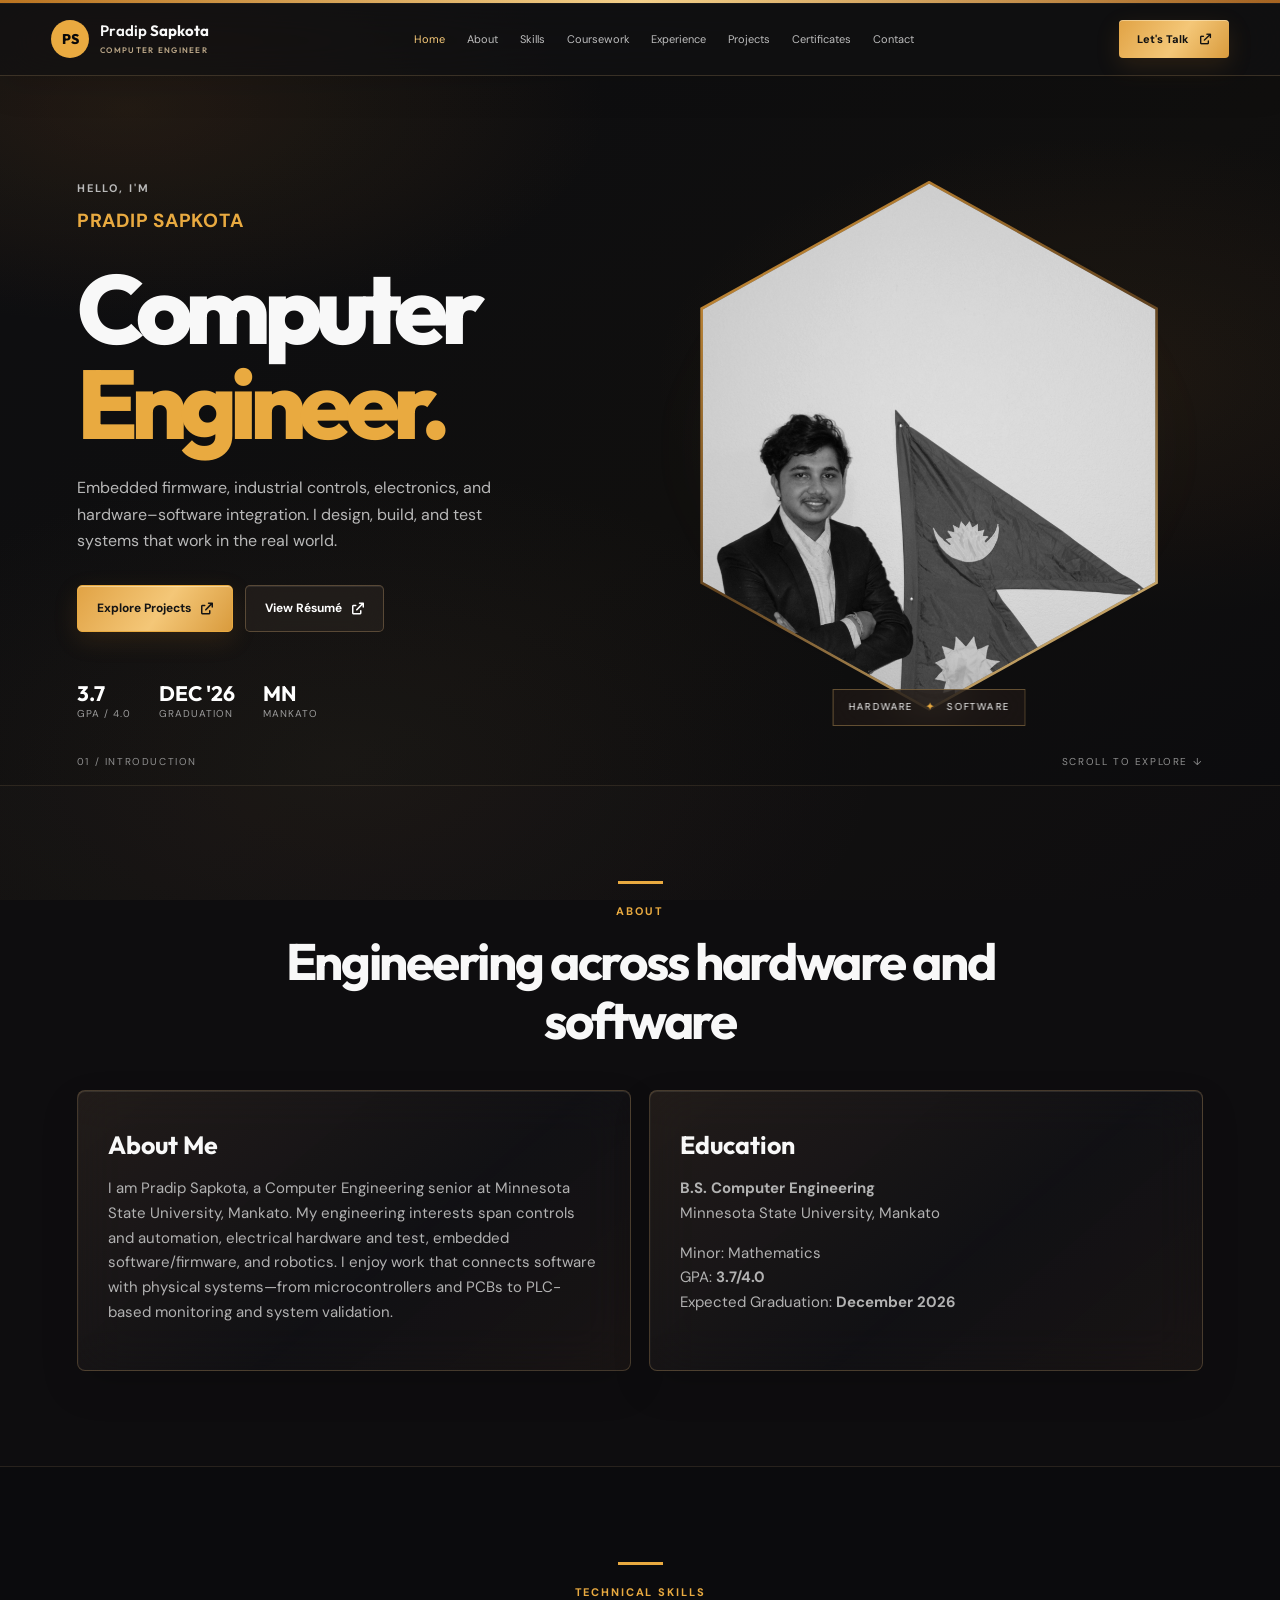
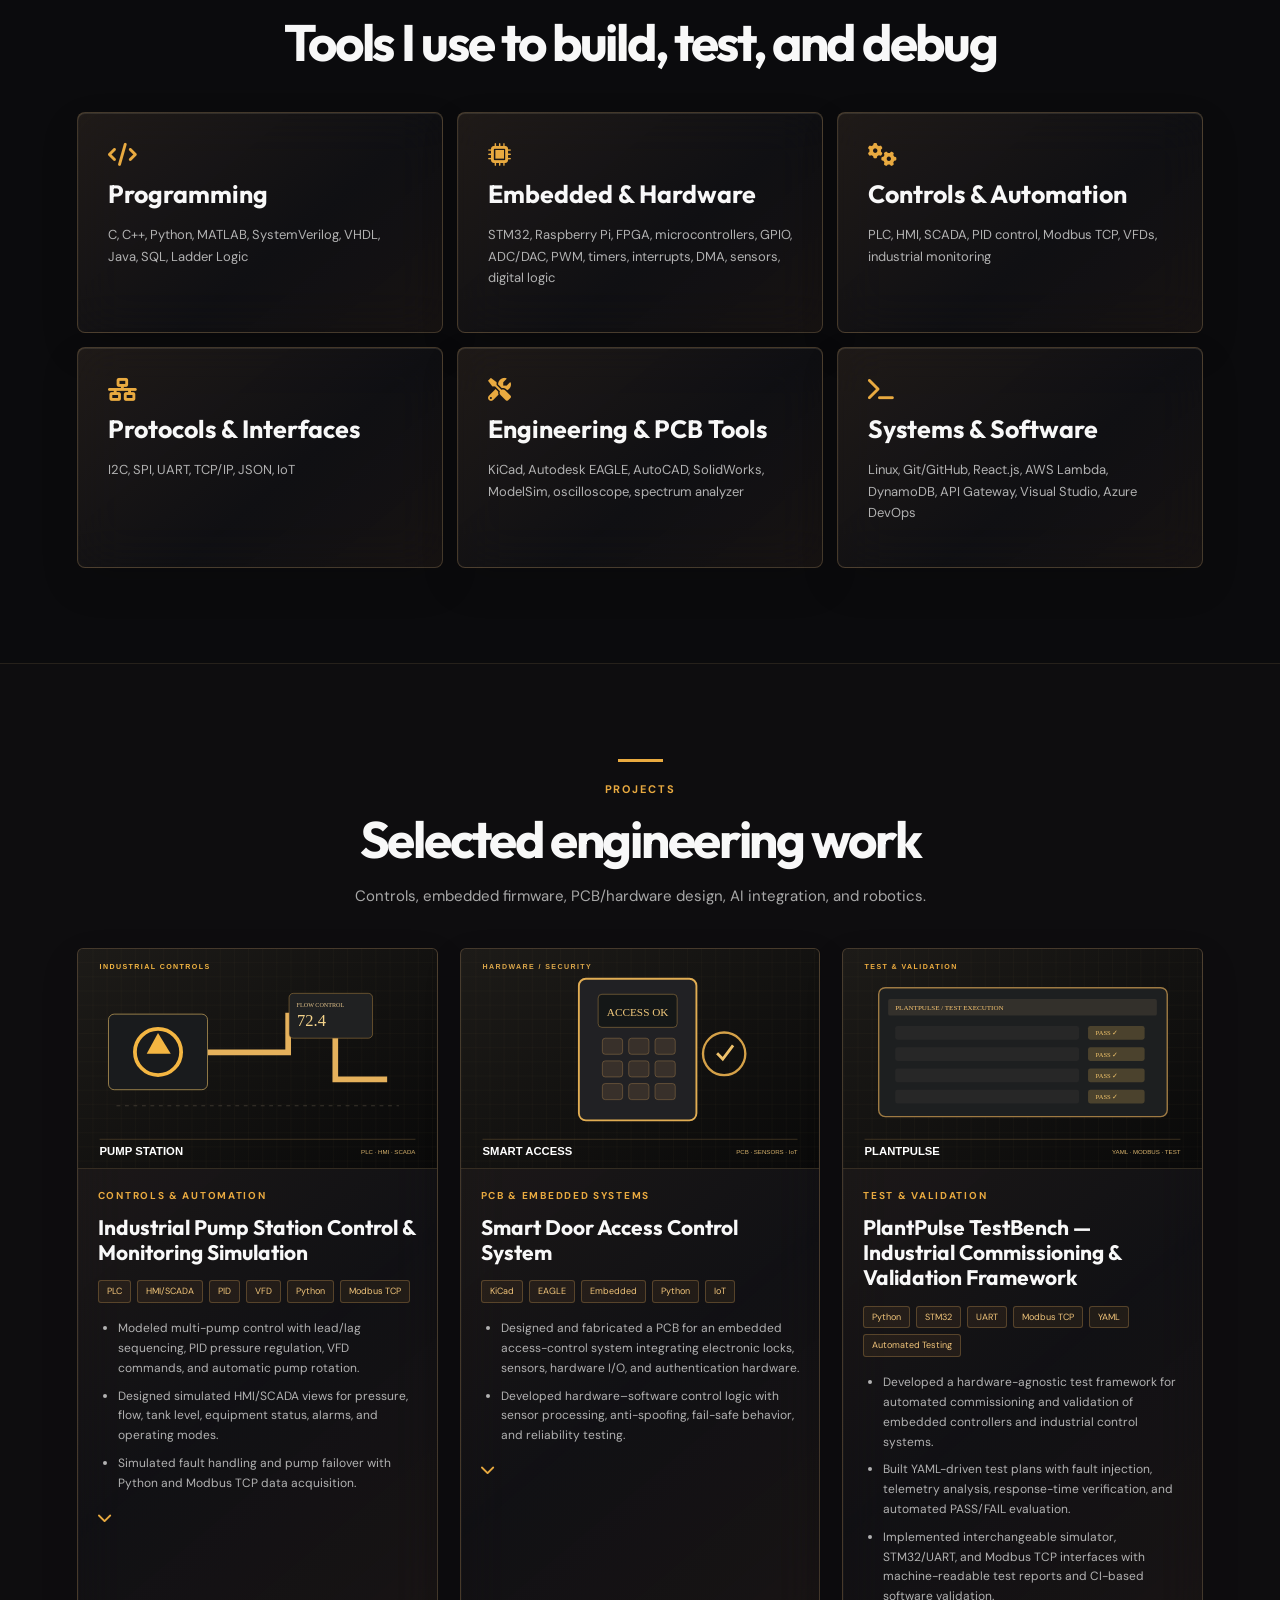
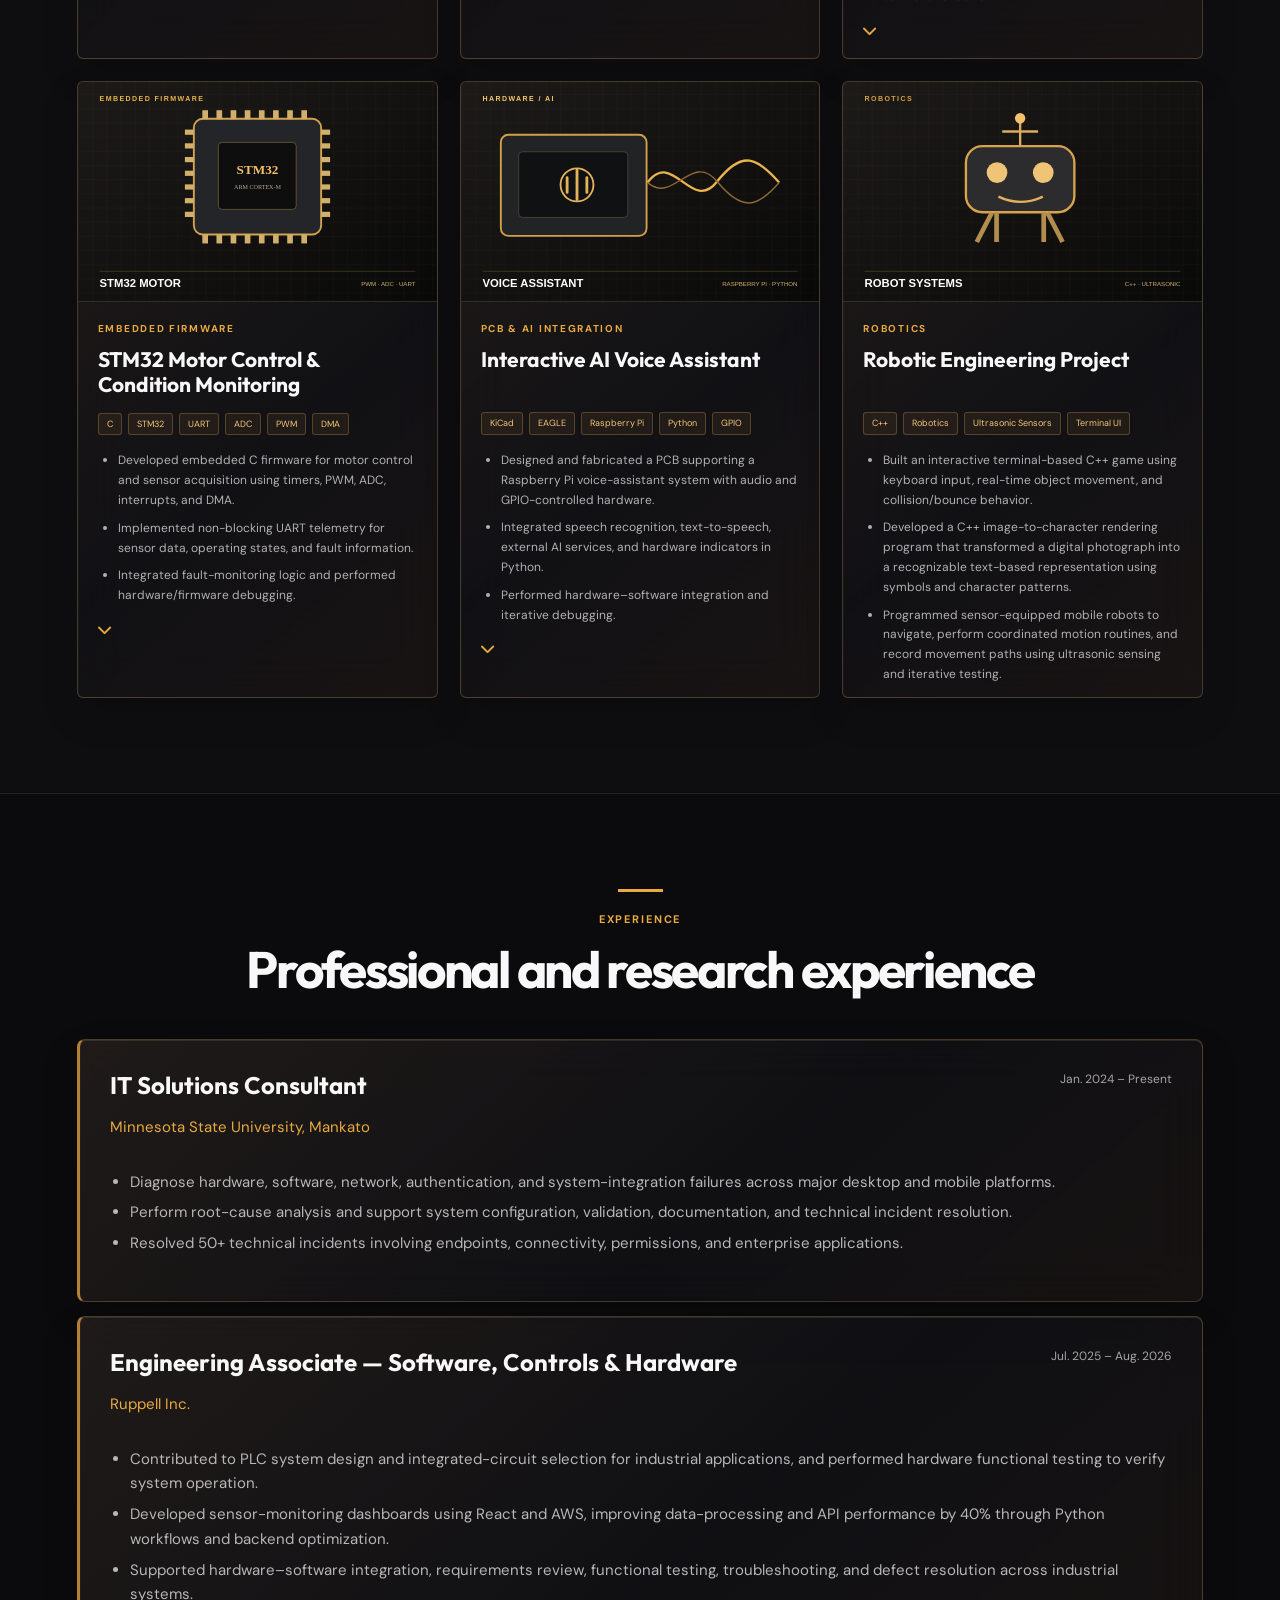
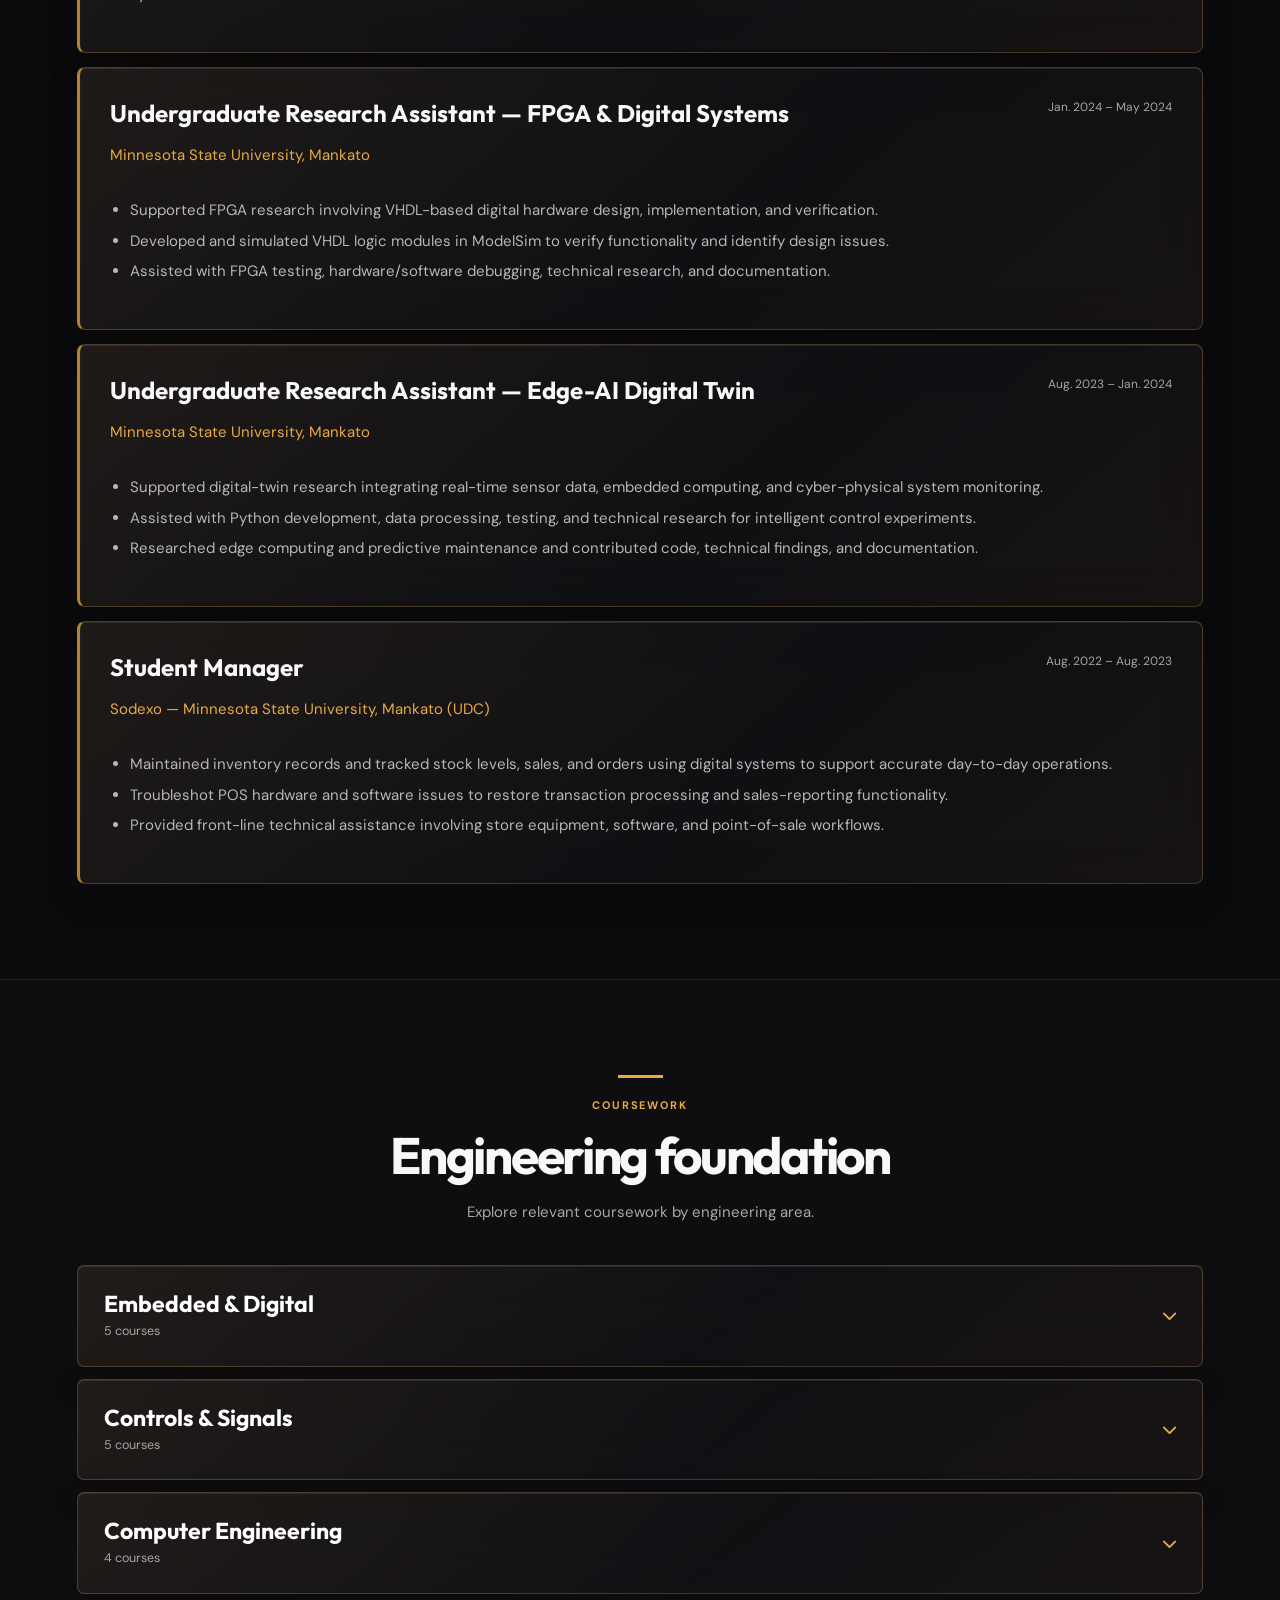
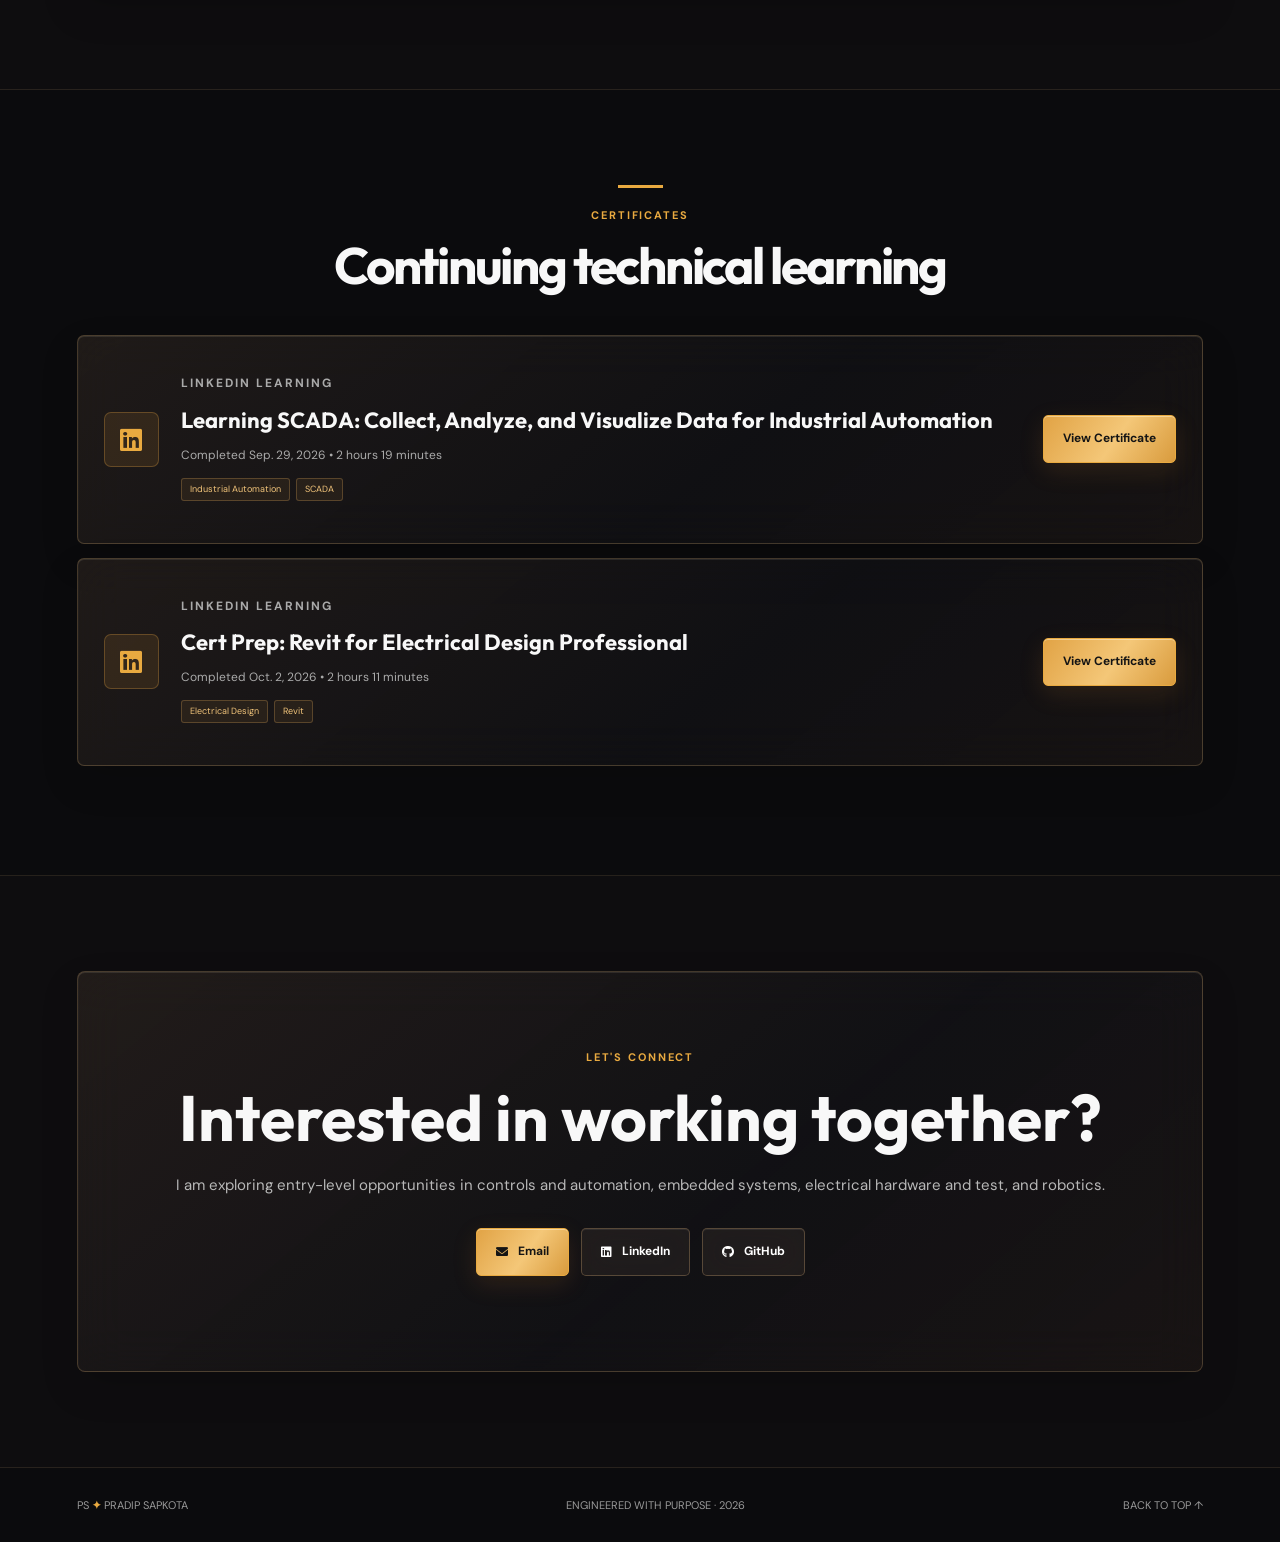
==== commit 45e1c100: "adding liquid glass look" ====
--- a/index.html
+++ b/index.html
@@ -1,4 +1,4 @@
-<!doctype html><html lang="en"><head><meta charset="utf-8"><meta name="viewport" content="width=device-width,initial-scale=1"><meta name="robots" content="noindex, nofollow"><meta name="description" content="Pradip Sapkota — Computer Engineer specializing in embedded firmware, industrial controls, hardware and testing."><title>Pradip Sapkota — Computer Engineering Portfolio | V20 Test 2</title><link rel="icon" href="favicon-32x32.png"><link rel="preconnect" href="https://cdnjs.cloudflare.com"><link rel="stylesheet" href="https://cdnjs.cloudflare.com/ajax/libs/font-awesome/6.0.0/css/all.min.css"><link rel="stylesheet" href="v20-test2.css?v=20.2"></head><body><div class="gold-top"></div><header class="site-header"><a class="brand" href="#home"><span class="brand-icon">PS</span><span>Pradip <b>Sapkota</b><small>COMPUTER ENGINEER</small></span></a><nav class="nav" aria-label="Main navigation"><a href="#home">Home</a><a href="#about">About</a><a href="#skills">Skills</a><a href="#coursework">Coursework</a><a href="#experience">Experience</a><a href="#projects">Projects</a><a href="#certificates">Certificates</a><a href="#contact">Contact</a></nav><a class="nav-contact" href="mailto:pradipsapkota.ce@outlook.com">Let's Talk <i class="fas fa-arrow-up-right-from-square"></i></a><button class="menu-toggle" aria-label="Toggle navigation" aria-expanded="false" type="button"><i class="fas fa-bars"></i></button></header><main><section id="home" class="hero section"><div class="hero-copy"><p class="eyebrow">HELLO, I'M <strong>PRADIP SAPKOTA</strong></p><h1>Computer<br><span>Engineer.</span></h1><p class="hero-summary">Embedded firmware, industrial controls, electronics, and hardware–software integration. I design, build, and test systems that work in the real world.</p><div class="hero-actions"><a class="btn gold" href="#projects">Explore Projects <i class="fas fa-arrow-up-right-from-square"></i></a><a class="btn outline" href="resume.pdf" target="_blank" rel="noopener">View Résumé <i class="fas fa-arrow-up-right-from-square"></i></a></div><div class="hero-stats"><span><b>3.7</b> GPA / 4.0</span><span><b>DEC '26</b> GRADUATION</span><span><b>MN</b> MANKATO</span></div></div><div class="hero-photo-wrap"><div class="hex-outline"></div><div class="hex-photo"><img src="IMG_1389.jpg" alt="Pradip Sapkota standing beside the flag of Nepal"></div><span class="photo-label">HARDWARE <b>✦</b> SOFTWARE</span></div><div class="hero-rail">01 / INTRODUCTION <span>SCROLL TO EXPLORE ↓</span></div></section><section class="section alt" id="about">
+<!doctype html><html lang="en"><head><meta charset="utf-8"><meta name="viewport" content="width=device-width,initial-scale=1"><meta name="robots" content="noindex, nofollow"><meta name="description" content="Pradip Sapkota — Computer Engineer specializing in embedded firmware, industrial controls, hardware and testing."><title>Pradip Sapkota — Computer Engineering Portfolio | V20 Test 2</title><link rel="icon" href="favicon-32x32.png"><link rel="preconnect" href="https://cdnjs.cloudflare.com"><link rel="stylesheet" href="https://cdnjs.cloudflare.com/ajax/libs/font-awesome/6.0.0/css/all.min.css"><link rel="stylesheet" href="v20-test2.css?v=20.3-glass"></head><body><div class="gold-top"></div><header class="site-header"><a class="brand" href="#home"><span class="brand-icon">PS</span><span>Pradip <b>Sapkota</b><small>COMPUTER ENGINEER</small></span></a><nav class="nav" aria-label="Main navigation"><a href="#home">Home</a><a href="#about">About</a><a href="#skills">Skills</a><a href="#coursework">Coursework</a><a href="#experience">Experience</a><a href="#projects">Projects</a><a href="#certificates">Certificates</a><a href="#contact">Contact</a></nav><a class="nav-contact" href="mailto:pradipsapkota.ce@outlook.com">Let's Talk <i class="fas fa-arrow-up-right-from-square"></i></a><button class="menu-toggle" aria-label="Toggle navigation" aria-expanded="false" type="button"><i class="fas fa-bars"></i></button></header><main><section id="home" class="hero section"><div class="hero-copy"><p class="eyebrow">HELLO, I'M <strong>PRADIP SAPKOTA</strong></p><h1>Computer<br><span>Engineer.</span></h1><p class="hero-summary">Embedded firmware, industrial controls, electronics, and hardware–software integration. I design, build, and test systems that work in the real world.</p><div class="hero-actions"><a class="btn gold" href="#projects">Explore Projects <i class="fas fa-arrow-up-right-from-square"></i></a><a class="btn outline" href="resume.pdf" target="_blank" rel="noopener">View Résumé <i class="fas fa-arrow-up-right-from-square"></i></a></div><div class="hero-stats"><span><b>3.7</b> GPA / 4.0</span><span><b>DEC '26</b> GRADUATION</span><span><b>MN</b> MANKATO</span></div></div><div class="hero-photo-wrap"><div class="hex-outline"></div><div class="hex-photo"><img src="IMG_1389.jpg" alt="Pradip Sapkota standing beside the flag of Nepal"></div><span class="photo-label">HARDWARE <b>✦</b> SOFTWARE</span></div><div class="hero-rail">01 / INTRODUCTION <span>SCROLL TO EXPLORE ↓</span></div></section><section class="section alt" id="about">
 <div class="section-head"><span class="section-rule"></span><p class="kicker">ABOUT</p><h2>Engineering across hardware and software</h2></div>
 <div class="two-col">
 <article class="card"><h3>About Me</h3><p>I am Pradip Sapkota, a Computer Engineering senior at Minnesota State University, Mankato. My engineering interests span controls and automation, electrical hardware and test, embedded software/firmware, and robotics. I enjoy work that connects software with physical systems—from microcontrollers and PCBs to PLC-based monitoring and system validation.</p></article>
--- a/v20-test2.css
+++ b/v20-test2.css
@@ -1,3 +1,76 @@
 @import url('https://fonts.googleapis.com/css2?family=DM+Sans:wght@400;500;600;700;800&family=Outfit:wght@400;500;600;700;800&display=swap');
 :root{color-scheme:dark;--bg:#080808;--panel:#151515;--panel2:#1d1d1d;--gold:#e9aa40;--gold2:#f6c979;--text:#f8f8f8;--muted:#a8a8a8;--border:#303030}*{box-sizing:border-box}html{scroll-behavior:smooth;scroll-padding-top:85px}body{margin:0;background:var(--bg);color:var(--text);font:15px/1.65 'DM Sans',sans-serif}a{color:inherit;text-decoration:none}button{font:inherit}img{max-width:100%}::selection{background:var(--gold);color:black}.gold-top{height:3px;background:linear-gradient(90deg,#bd7621,#f8d48d,#a76522)}.site-header{position:sticky;top:0;z-index:50;display:flex;align-items:center;justify-content:space-between;gap:20px;padding:17px max(4vw,20px);background:rgba(8,8,8,.96);border-bottom:1px solid #292929;backdrop-filter:blur(15px)}.brand{display:flex;align-items:center;gap:11px;font:600 15px/1.1 Outfit}.brand-icon{display:grid;place-items:center;width:38px;height:38px;border-radius:50%;background:var(--gold);color:#090909;font:800 14px Outfit}.brand small{display:block;color:#b8a486;font:600 8px Outfit;letter-spacing:.16em;margin-top:5px}.nav{display:flex;align-items:center;gap:clamp(10px,1.7vw,27px);font-size:11px}.nav a{color:#bdbdbd;transition:color .2s}.nav a:hover,.nav a.active{color:var(--gold2)}.nav-contact{background:var(--gold);color:#111;padding:10px 18px;border-radius:4px;font-size:11px;font-weight:800;white-space:nowrap}.nav-contact i{margin-left:9px}.menu-toggle{display:none;background:none;border:1px solid #555;color:white;padding:8px 12px;border-radius:5px}.section{position:relative;padding:95px max(6vw,24px);border-bottom:1px solid #242424;overflow:hidden}.section:nth-child(even){background:#0e0e0e}.section-head{max-width:1180px;margin:0 auto 40px;text-align:center}.section-head h2{font:700 clamp(34px,4vw,55px)/1.15 Outfit;letter-spacing:-.045em;margin:12px auto 14px;max-width:850px}.section-head>p:last-child{color:#a8a8a8}.kicker,.tag,.eyebrow{color:var(--gold);text-transform:uppercase;font-size:11px;letter-spacing:.17em;font-weight:700}.section-rule{display:block;width:45px;height:3px;background:var(--gold);margin:0 auto 18px}.hero{min-height:710px;display:grid;grid-template-columns:1fr 1fr;gap:30px;align-items:center;max-width:1450px;margin:auto;padding-top:90px;padding-bottom:60px;border:0}.hero-copy{max-width:570px}.hero .eyebrow{color:#b9b9b9}.hero .eyebrow strong{display:block;font-size:19px;letter-spacing:.04em;color:var(--gold);margin:8px 0}.hero h1{font:800 clamp(65px,7.6vw,124px)/.98 Outfit;letter-spacing:-.075em;margin:24px 0}.hero h1 span{color:var(--gold)}.hero-summary{max-width:460px;color:#b8b8b8;font-size:16px}.hero-actions{display:flex;gap:12px;flex-wrap:wrap;margin:30px 0}.btn{display:inline-flex;align-items:center;justify-content:center;gap:10px;padding:13px 19px;border:1px solid #535353;border-radius:5px;background:#222;color:white;font-weight:700;font-size:12px;transition:transform .2s,background .2s}.btn:hover{transform:translateY(-3px)}.btn.gold,.btn.primary{background:var(--gold);border-color:var(--gold);color:#141414}.btn.outline{background:transparent}.hero-stats{display:flex;gap:28px;flex-wrap:wrap;margin-top:48px}.hero-stats span{color:#9b9b9b;font-size:10px;letter-spacing:.1em}.hero-stats b{display:block;font:700 21px Outfit;color:#fff;letter-spacing:0}.hero-photo-wrap{position:relative;width:min(100%,520px);height:530px;justify-self:center;display:grid;place-items:center}.hex-outline,.hex-photo{clip-path:polygon(50% 0,94% 24%,94% 76%,50% 100%,6% 76%,6% 24%);position:absolute}.hex-outline{inset:0;background:linear-gradient(145deg,#e7a23d,#61421e,#f7d48a);filter:drop-shadow(0 12px 30px #000)}.hex-photo{inset:3px;background:#262626;overflow:hidden}.hex-photo img{width:100%;height:100%;object-fit:cover;object-position:center 35%;filter:grayscale(1) contrast(1.07)}.photo-label{position:absolute;bottom:-15px;left:50%;transform:translateX(-50%);white-space:nowrap;background:#121212;border:1px solid #5c472a;padding:9px 15px;font-size:10px;letter-spacing:.12em}.photo-label b{color:var(--gold);margin:0 8px}.hero-rail{position:absolute;bottom:15px;left:max(6vw,24px);right:max(6vw,24px);display:flex;justify-content:space-between;color:#8f8f8f;font-size:10px;letter-spacing:.16em}.two-col,.skill-grid,.course-domains,.timeline,.project-grid,.certificate-card,.contact-box{max-width:1180px;margin-left:auto;margin-right:auto}.two-col{display:grid;grid-template-columns:1fr 1fr;gap:18px}.card,.timeline-card{background:var(--panel);border:1px solid var(--border);border-radius:8px;padding:30px}.card h3{font:700 25px Outfit;margin:8px 0 14px}.card p{color:#b2b2b2}.card i{color:var(--gold);font-size:23px}.skill-grid{display:grid;grid-template-columns:repeat(3,1fr);gap:14px}.skill-grid .card{min-height:205px}.skill-grid .card p{font-size:13px}.skill-grid .card:hover,.project-card:hover{border-color:#a77c37}.project-grid{display:grid;grid-template-columns:repeat(3,minmax(0,1fr));gap:22px}.project-card{background:#111;border:1px solid #282828;border-radius:6px;overflow:hidden;min-width:0;cursor:pointer;transition:transform .2s,border-color .2s}.project-card:hover{transform:translateY(-5px)}.project-preview{height:220px;background:#1a1a1a;overflow:hidden}.project-preview img{width:100%;height:100%;object-fit:cover;transition:transform .3s}.project-card:hover .project-preview img{transform:scale(1.04)}.project-card>.project-icon{display:none}.project-card>.tag,.project-card>h3,.project-card>.badges,.project-card>ul,.project-card>.project-expand-chevron,.project-card>.project-repo-panel{margin-left:20px;margin-right:20px}.project-card>.tag{margin-top:19px;font-size:10px}.project-card>h3{font:700 21px/1.2 Outfit;min-height:50px;margin-top:6px;margin-bottom:15px}.badges{display:flex;flex-wrap:wrap;gap:6px;margin-bottom:16px}.badges span{font-size:9px;padding:3px 8px;border:1px solid #514028;border-radius:3px;color:#f2c57b}.project-card>ul{padding-left:20px;color:#b2b2b2;font-size:12px}.project-card li{margin-bottom:8px}.project-card .project-expand-chevron{display:block;color:var(--gold);margin-bottom:14px;transition:transform .25s}.project-card.is-expanded .project-expand-chevron{transform:rotate(180deg)}.project-repo-panel,.course-domain-panel{height:0;opacity:0;overflow:hidden;transition:height .42s ease,opacity .25s ease}.project-repo-inner{padding:0 0 20px}.project-github-btn{display:flex;justify-content:center;align-items:center;gap:10px;padding:12px 10px;background:var(--gold);color:#161616;border-radius:4px;font-size:12px;font-weight:700}.timeline{display:grid;gap:14px}.timeline-item .dot{display:none}.timeline-card{border-left:3px solid var(--gold)}.job-head{display:flex;justify-content:space-between;gap:20px}.job-head h3{font:700 24px Outfit;margin:0}.job-head .company{color:var(--gold)}.job-head>span{color:#a6a6a6;white-space:nowrap;font-size:12px}.timeline-card ul{color:#b7b7b7;padding-left:20px}.timeline-card li{margin:6px 0}.course-domains{display:grid;gap:12px}.course-domain{border:1px solid #383838;background:#171717;border-radius:7px}.course-domain-summary{width:100%;padding:23px 26px;display:flex;align-items:center;justify-content:space-between;background:none;border:0;color:white;text-align:left;cursor:pointer}.course-domain-summary b{display:block;font:700 23px Outfit}.course-domain-summary small{color:#a6a6a6}.course-domain-summary i{color:var(--gold);transition:transform .3s}.course-domain.is-open .course-domain-summary i{transform:rotate(180deg)}.course-domain-inner{padding:0 24px 24px}.course-grid{display:grid;grid-template-columns:repeat(auto-fit,minmax(190px,1fr));gap:10px}.course-item{padding:14px;border:1px solid #444;background:#212121;border-radius:5px}.course-item strong{display:block;color:var(--gold)}.course-item span{color:#bbb;font-size:12px}.certificate-card{display:grid;grid-template-columns:55px 1fr auto;gap:22px;align-items:center;padding:26px;background:#181818;border:1px solid #333;border-radius:7px;margin-bottom:14px}.cert-icon{display:grid;place-items:center;width:55px;height:55px;background:#33281b;color:var(--gold);border-radius:7px;font-size:25px}.certificate-card h3{font:700 22px Outfit;margin:5px 0}.certificate-card p{color:#aaa;font-size:12px}.contact-box{background:#141414;border:1px solid #4a3820;text-align:center;padding:65px 25px;border-radius:8px}.contact-box h2{font:700 clamp(38px,5vw,64px) Outfit;margin:10px 0}.contact-box>p:not(.kicker){color:#b8b8b8}.contact-box .hero-actions{justify-content:center}.footer{display:flex;align-items:center;justify-content:space-between;gap:20px;padding:28px max(6vw,24px);font-size:11px;color:#999}.footer b{color:var(--gold)}
 @media(max-width:1050px){.nav{gap:11px;font-size:10px}.hero h1{font-size:clamp(60px,7.5vw,90px)}.project-grid{grid-template-columns:repeat(2,minmax(0,1fr))}}@media(max-width:830px){.nav{display:none;position:absolute;top:100%;left:0;right:0;padding:22px;background:#151515;flex-direction:column;align-items:stretch}.nav.open{display:flex}.menu-toggle{display:block}.nav-contact{margin-left:auto}.hero{min-height:0}.hero-photo-wrap{height:390px}.section{padding:75px 24px}}@media(max-width:620px){.hero{grid-template-columns:1fr;padding-top:55px}.hero h1{font-size:clamp(65px,14vw,92px)}.hero-photo-wrap{height:390px;width:min(100%,380px);margin-bottom:45px}.hero-rail{bottom:8px}.two-col,.skill-grid,.project-grid{grid-template-columns:1fr}.job-head{display:block}.job-head>span{display:block;margin:10px 0}.certificate-card{grid-template-columns:55px 1fr}.certificate-card .btn{grid-column:1/-1}.footer{flex-wrap:wrap}.nav-contact{display:none}}@media(prefers-reduced-motion:reduce){html{scroll-behavior:auto}*,*:before,*:after{transition-duration:.01ms!important;animation-duration:.01ms!important}}
+
+
+/* ========================================================
+   V20 TEST 3 — SMOKED GOLD / LIQUID GLASS REFINEMENT
+   Transparent panels over a subtle, fixed amber atmosphere.
+   ======================================================== */
+:root{--panel:rgba(35,30,26,.56);--panel2:rgba(44,35,27,.50);--border:rgba(238,191,119,.23)}
+body{
+  background-color:#0b0b0d;
+  background-image:
+    radial-gradient(ellipse 50% 32% at 10% 12%,rgba(161,102,36,.16),transparent 75%),
+    radial-gradient(ellipse 48% 36% at 87% 42%,rgba(137,86,42,.14),transparent 75%),
+    radial-gradient(ellipse 52% 42% at 27% 85%,rgba(103,82,67,.12),transparent 80%),
+    linear-gradient(145deg,#0d0e12,#11100f 55%,#0b0b0e);
+  background-attachment:fixed;
+}
+.site-header{
+  background:rgba(17,16,18,.70);
+  border-bottom:1px solid rgba(241,199,134,.18);
+  backdrop-filter:blur(26px) saturate(150%);
+  -webkit-backdrop-filter:blur(26px) saturate(150%);
+  box-shadow:0 12px 35px rgba(0,0,0,.10),inset 0 1px 0 rgba(255,255,255,.045);
+}
+.section:nth-child(even){background:rgba(32,26,24,.18)}
+.section:nth-child(odd){background:rgba(10,10,13,.10)}
+.section{border-bottom:1px solid rgba(228,188,132,.12)}
+.hero{background:transparent}
+.hero-photo-wrap:before{
+  content:"";position:absolute;inset:10% 0;
+  border-radius:50%;background:radial-gradient(ellipse,rgba(214,155,79,.15),transparent 67%);
+  filter:blur(30px);pointer-events:none;
+}
+.hex-photo{background:rgba(39,32,26,.58)}
+.photo-label{
+  background:rgba(34,27,23,.62);border-color:rgba(239,190,113,.34);
+  backdrop-filter:blur(20px) saturate(145%);-webkit-backdrop-filter:blur(20px) saturate(145%);
+}
+.card,.timeline-card,.course-domain,.certificate-card,.contact-box,.project-card{
+  background:linear-gradient(140deg,rgba(58,47,39,.45),rgba(20,20,24,.54) 58%,rgba(42,32,27,.39)) !important;
+  border:1px solid rgba(234,190,124,.23) !important;
+  backdrop-filter:blur(24px) saturate(138%);
+  -webkit-backdrop-filter:blur(24px) saturate(138%);
+  box-shadow:0 16px 38px rgba(0,0,0,.13),inset 0 1px 0 rgba(255,242,213,.10),inset 1px 0 0 rgba(255,255,255,.025);
+}
+.timeline-card{border-left:3px solid rgba(233,170,64,.75) !important}
+.card:hover,.timeline-card:hover,.project-card:hover,.course-domain:hover,.certificate-card:hover{
+  border-color:rgba(255,204,123,.46) !important;
+  box-shadow:0 20px 44px rgba(0,0,0,.17),inset 0 1px 0 rgba(255,241,215,.15),0 0 28px rgba(207,145,65,.055);
+}
+.project-card{overflow:hidden}
+.project-preview{background:rgba(22,20,19,.35);border-bottom:1px solid rgba(238,190,117,.14)}
+.course-item{
+  background:linear-gradient(135deg,rgba(74,57,40,.35),rgba(29,28,30,.42));
+  border-color:rgba(241,192,123,.20);
+  backdrop-filter:blur(12px);-webkit-backdrop-filter:blur(12px);
+}
+.cert-icon{background:rgba(145,100,45,.20);border:1px solid rgba(233,170,64,.28)}
+.btn:not(.gold):not(.primary),.menu-toggle{
+  background:rgba(65,54,47,.30);
+  border-color:rgba(232,188,129,.28);
+  backdrop-filter:blur(16px);-webkit-backdrop-filter:blur(16px);
+  box-shadow:inset 0 1px 0 rgba(255,255,255,.08);
+}
+.btn.gold,.btn.primary,.nav-contact,.project-github-btn{
+  background:linear-gradient(125deg,#e1a345,#f4c778 54%,#d99b3d);
+  box-shadow:inset 0 1px 0 rgba(255,249,228,.42),0 8px 24px rgba(185,121,38,.16);
+}
+.badges span{background:rgba(201,146,68,.09);border-color:rgba(228,173,93,.27)}
+@media(max-width:830px){.nav{background:rgba(23,20,20,.94);backdrop-filter:blur(22px)}}
+@media(prefers-reduced-transparency:reduce){
+ .card,.timeline-card,.course-domain,.certificate-card,.contact-box,.project-card{background:#24201e !important}
+ .site-header{background:#141316}
+}
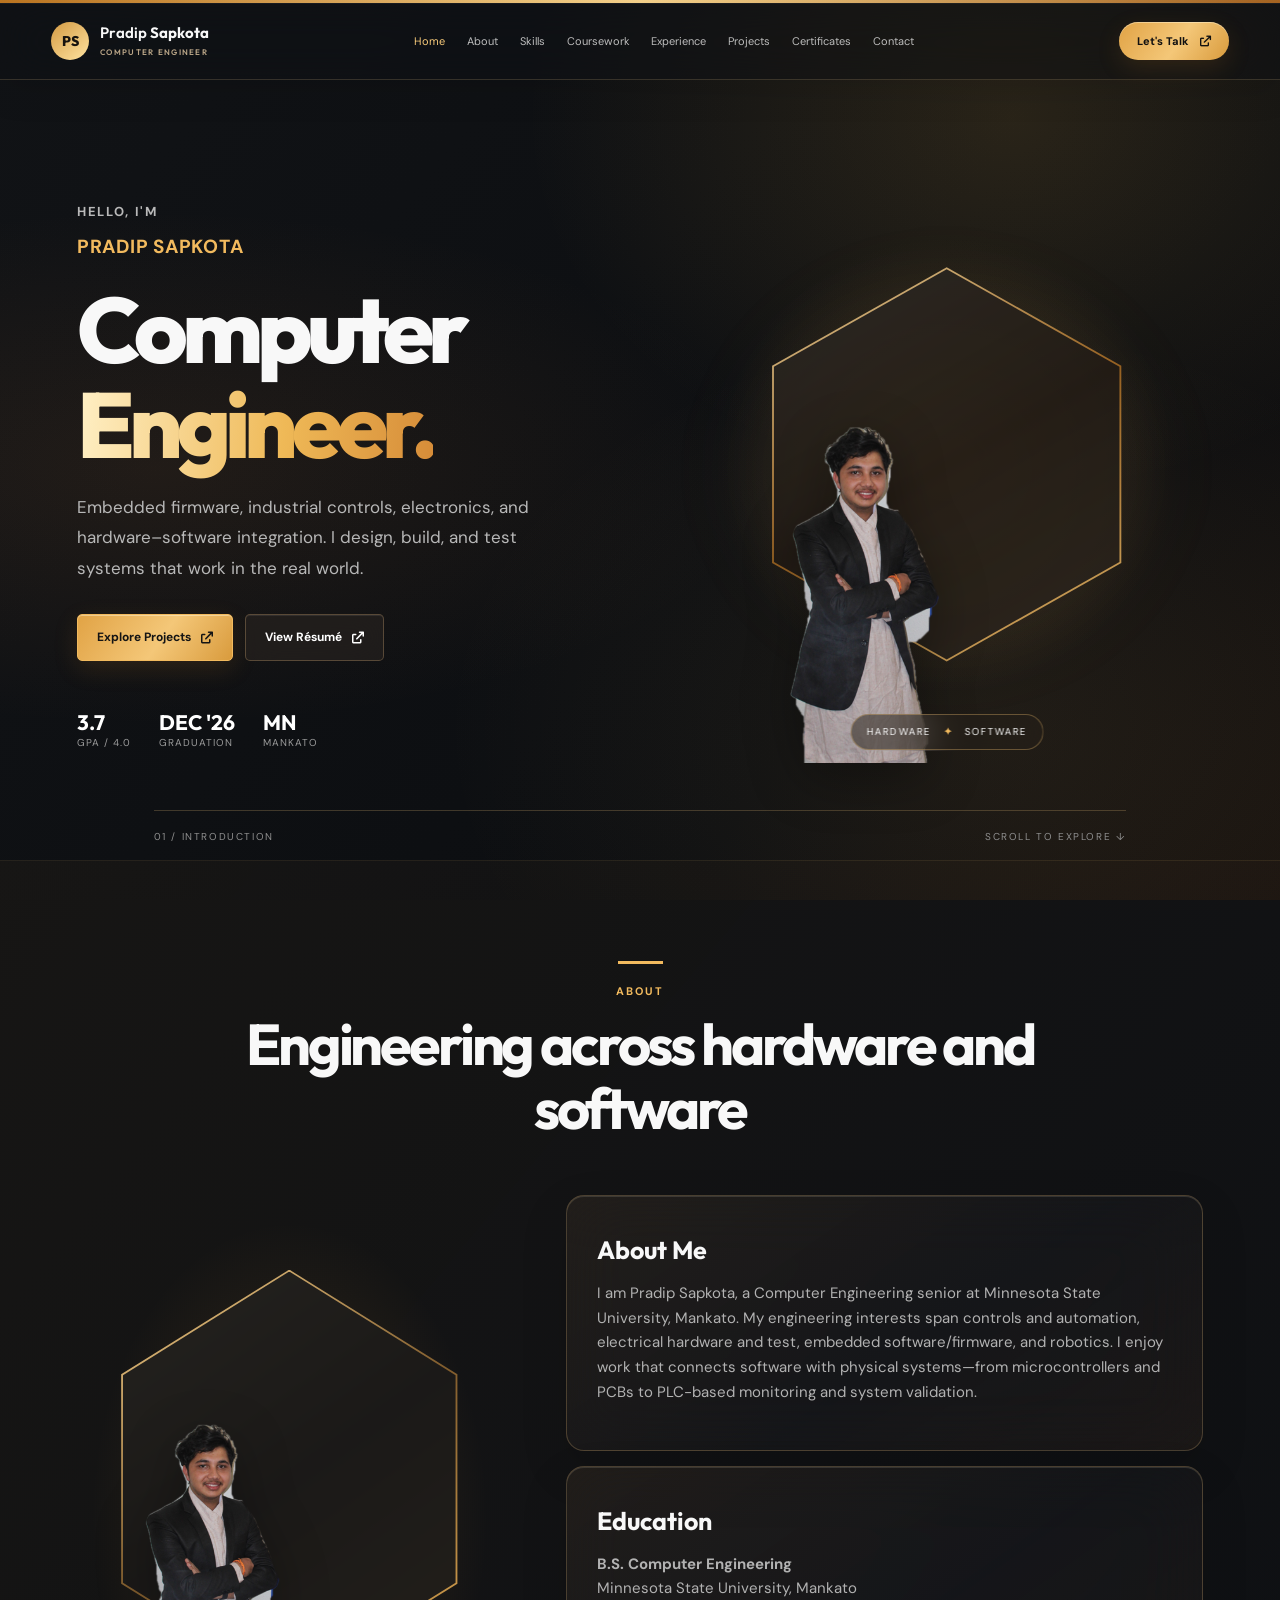
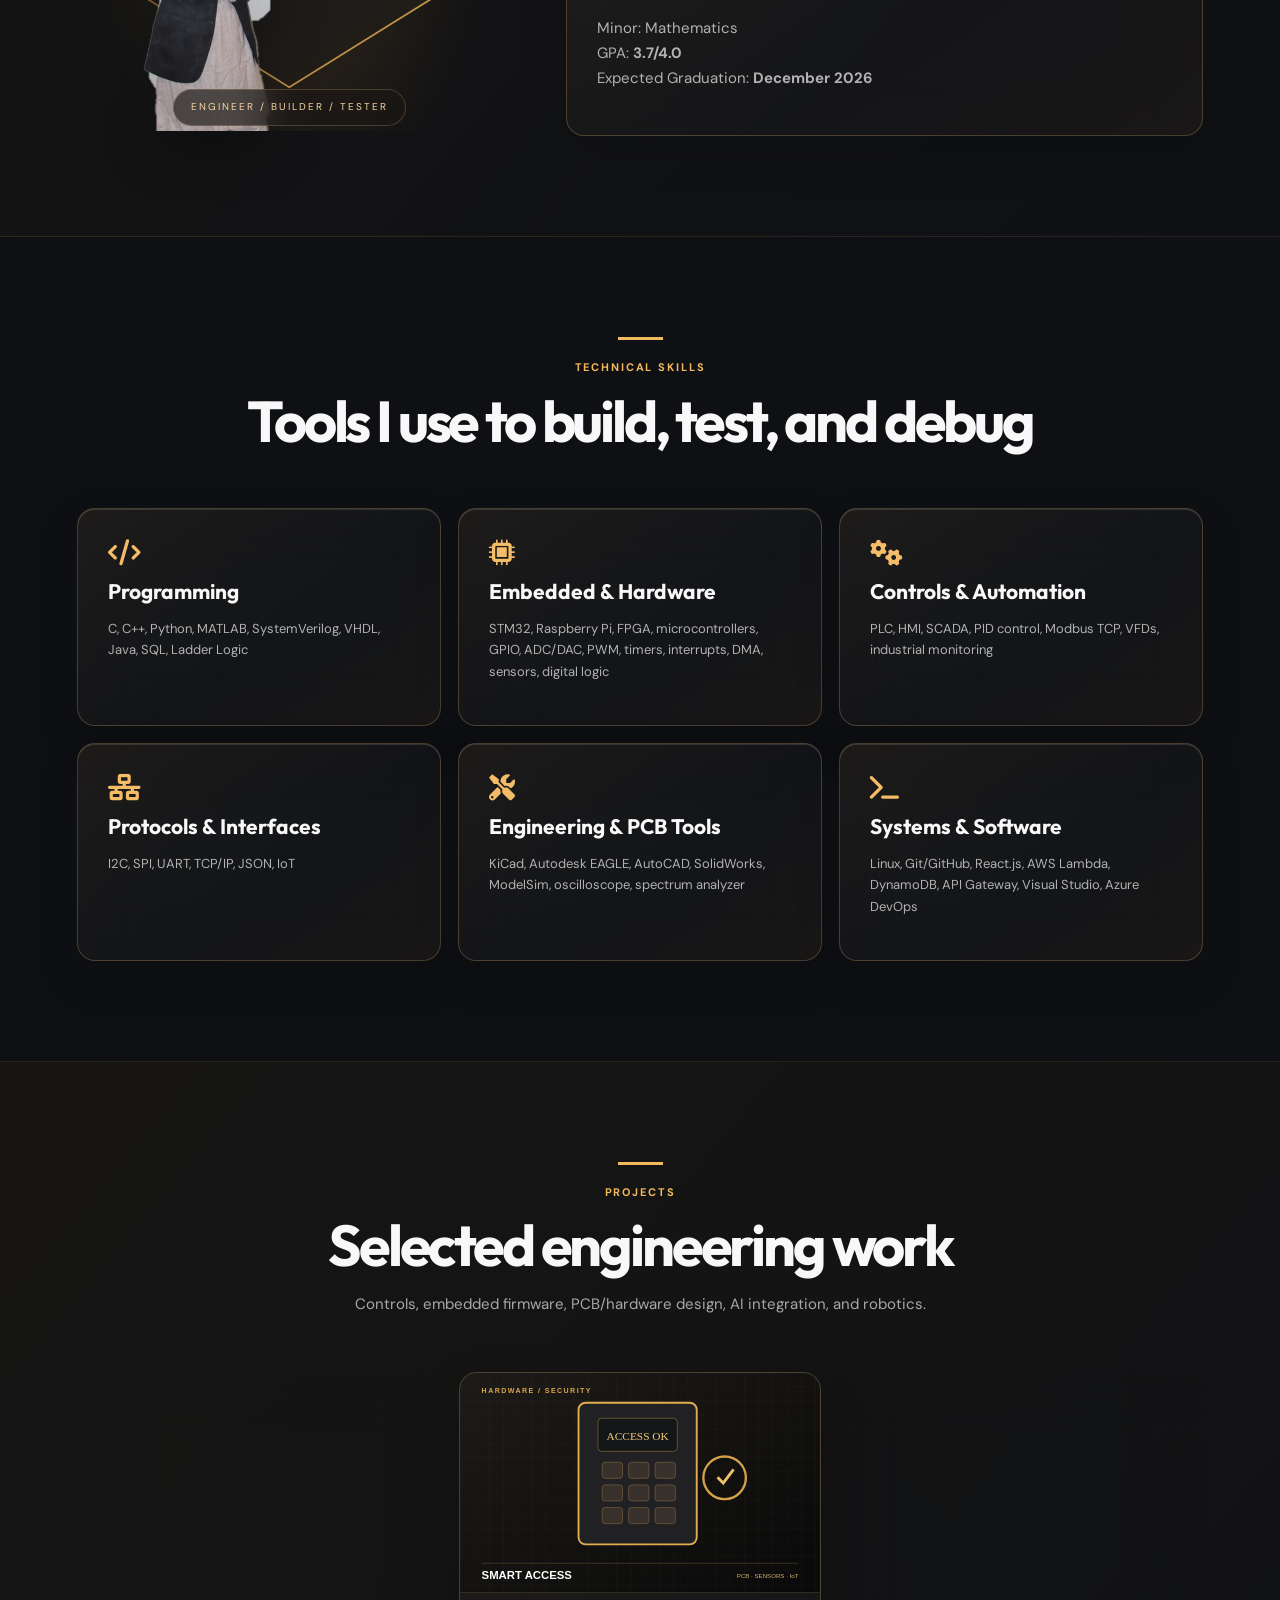
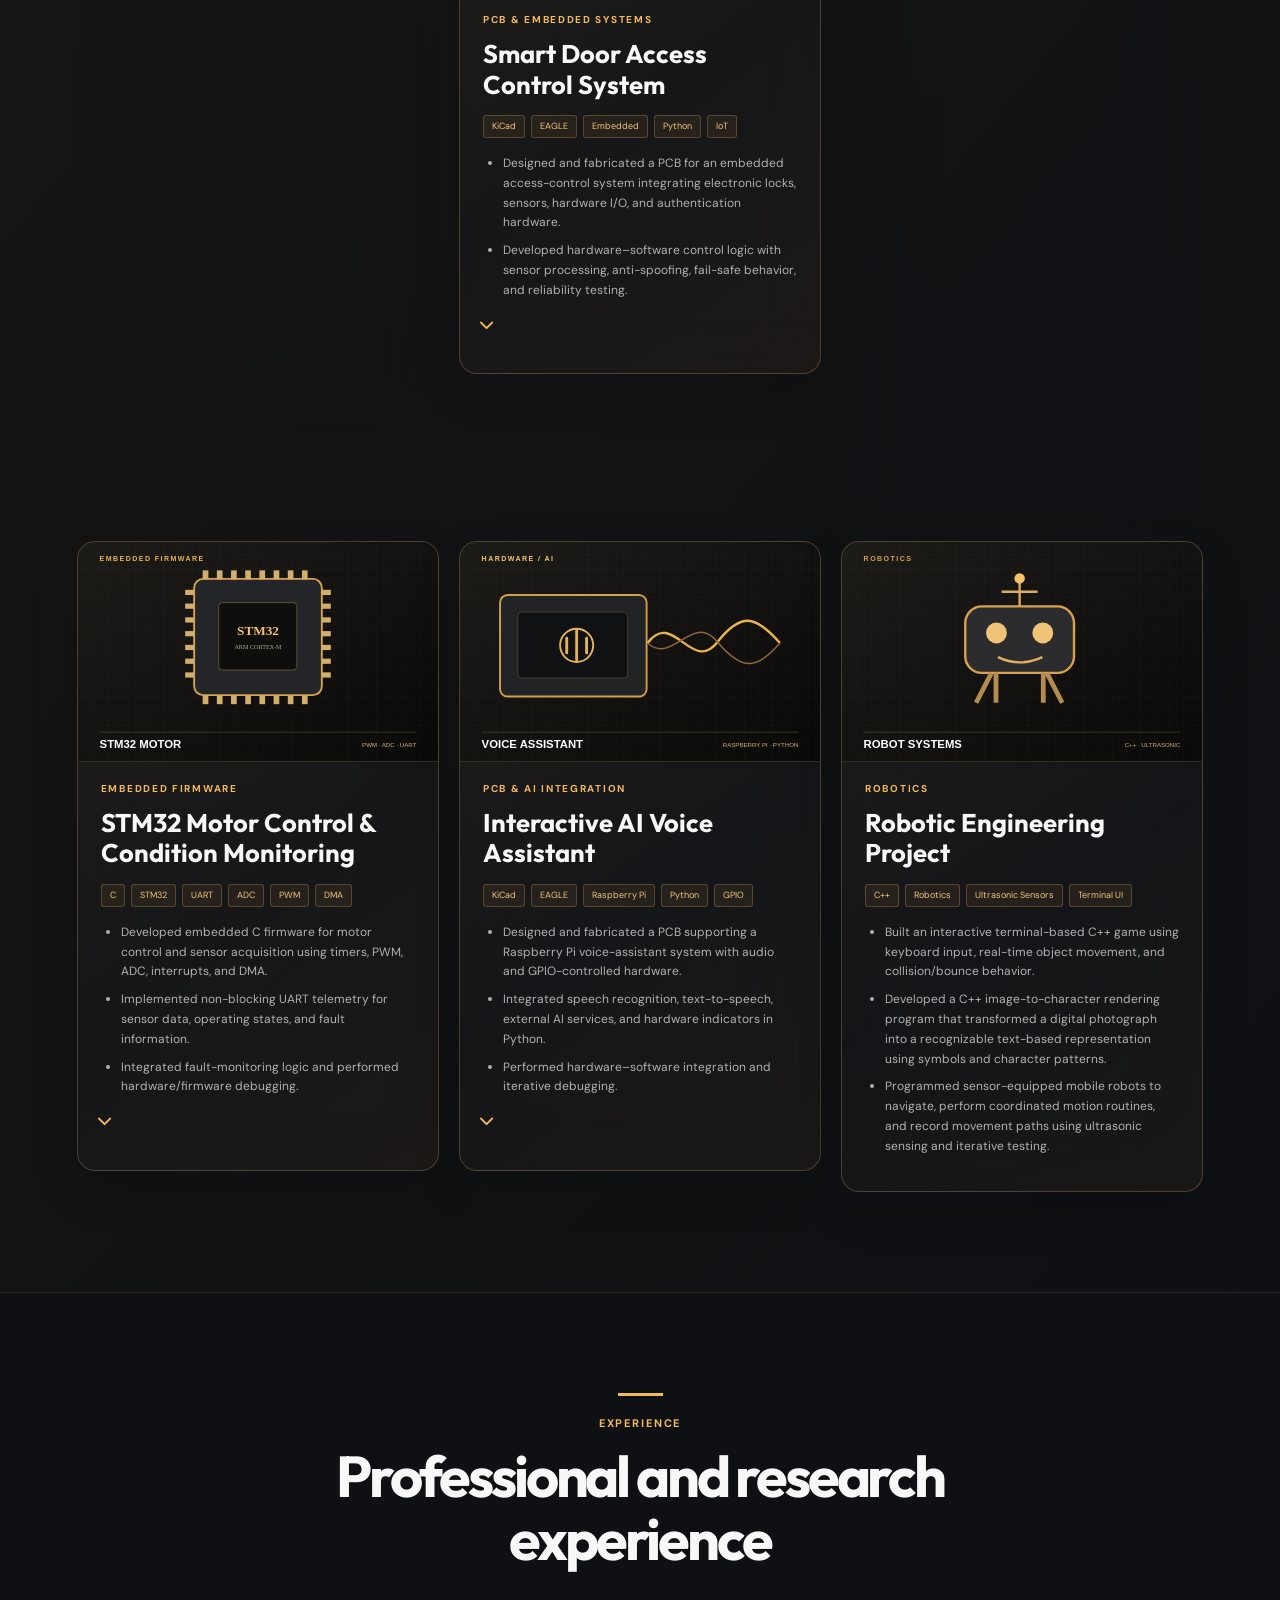
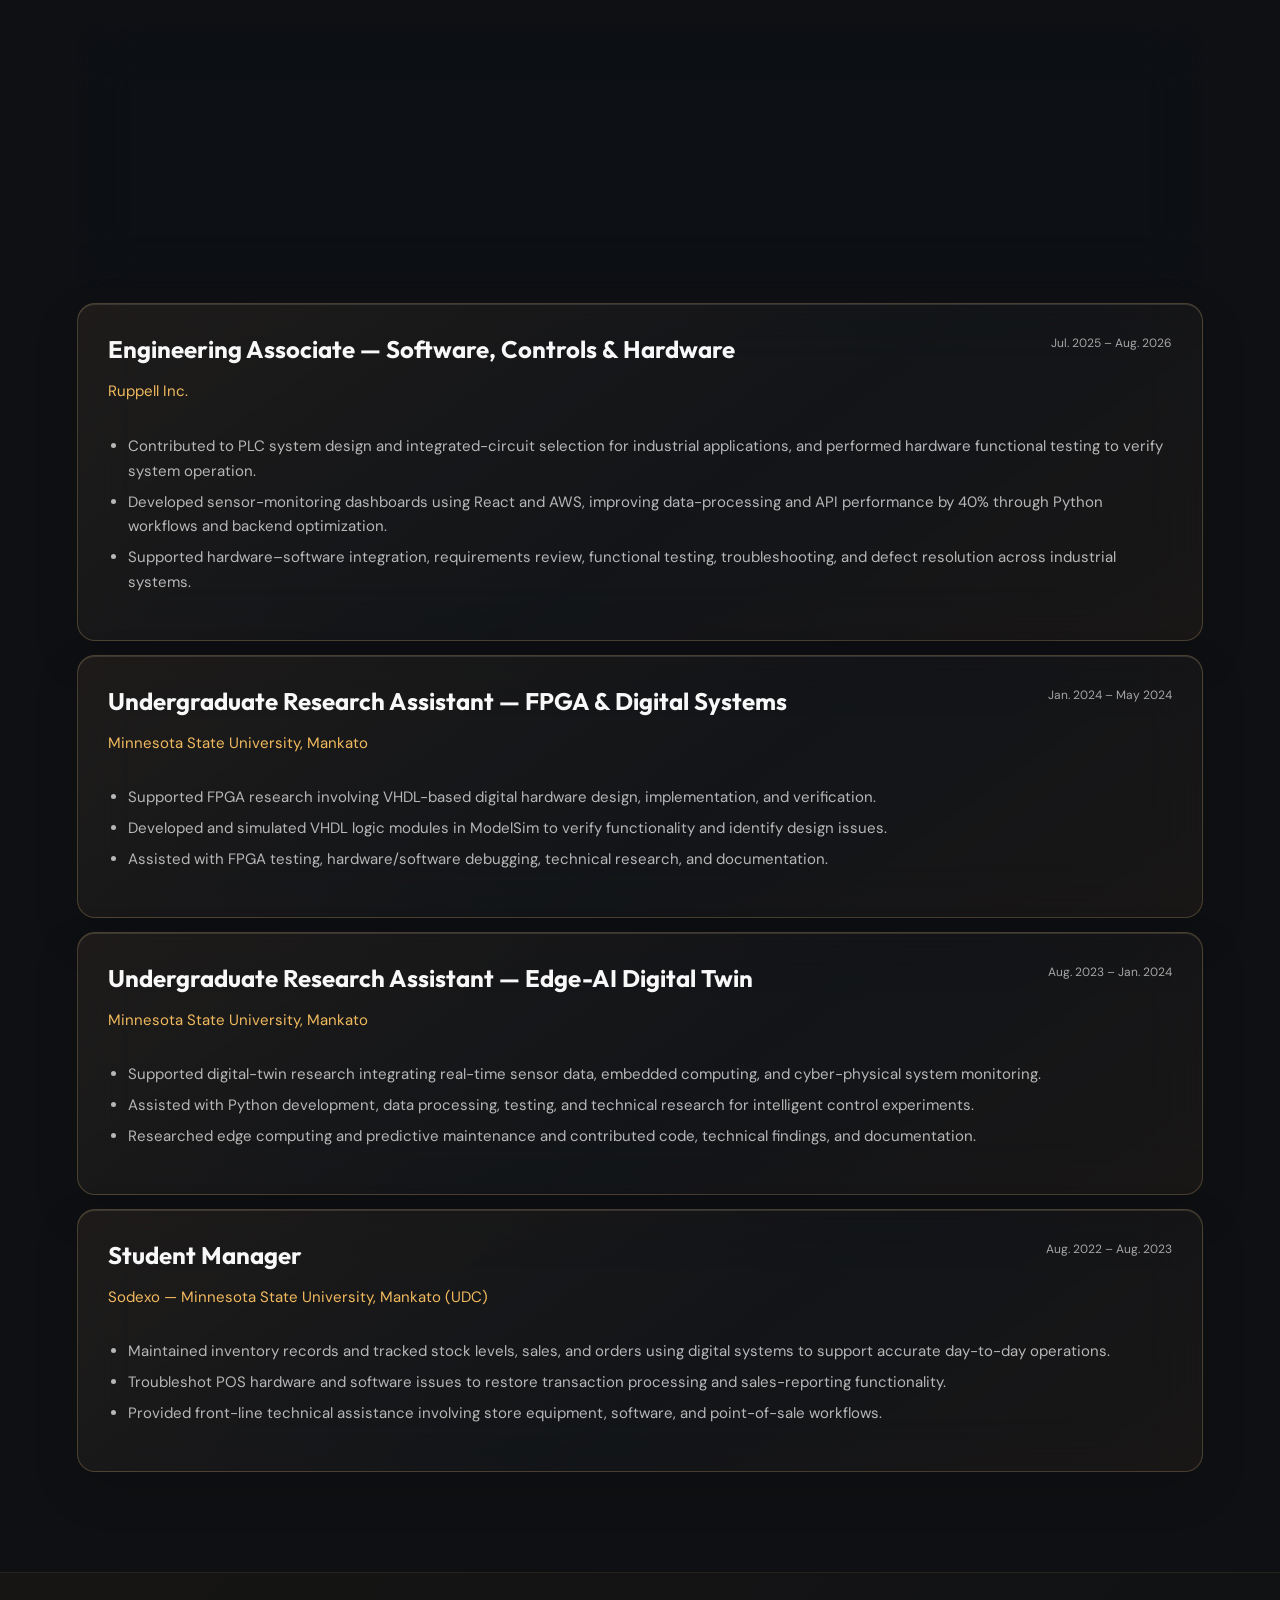
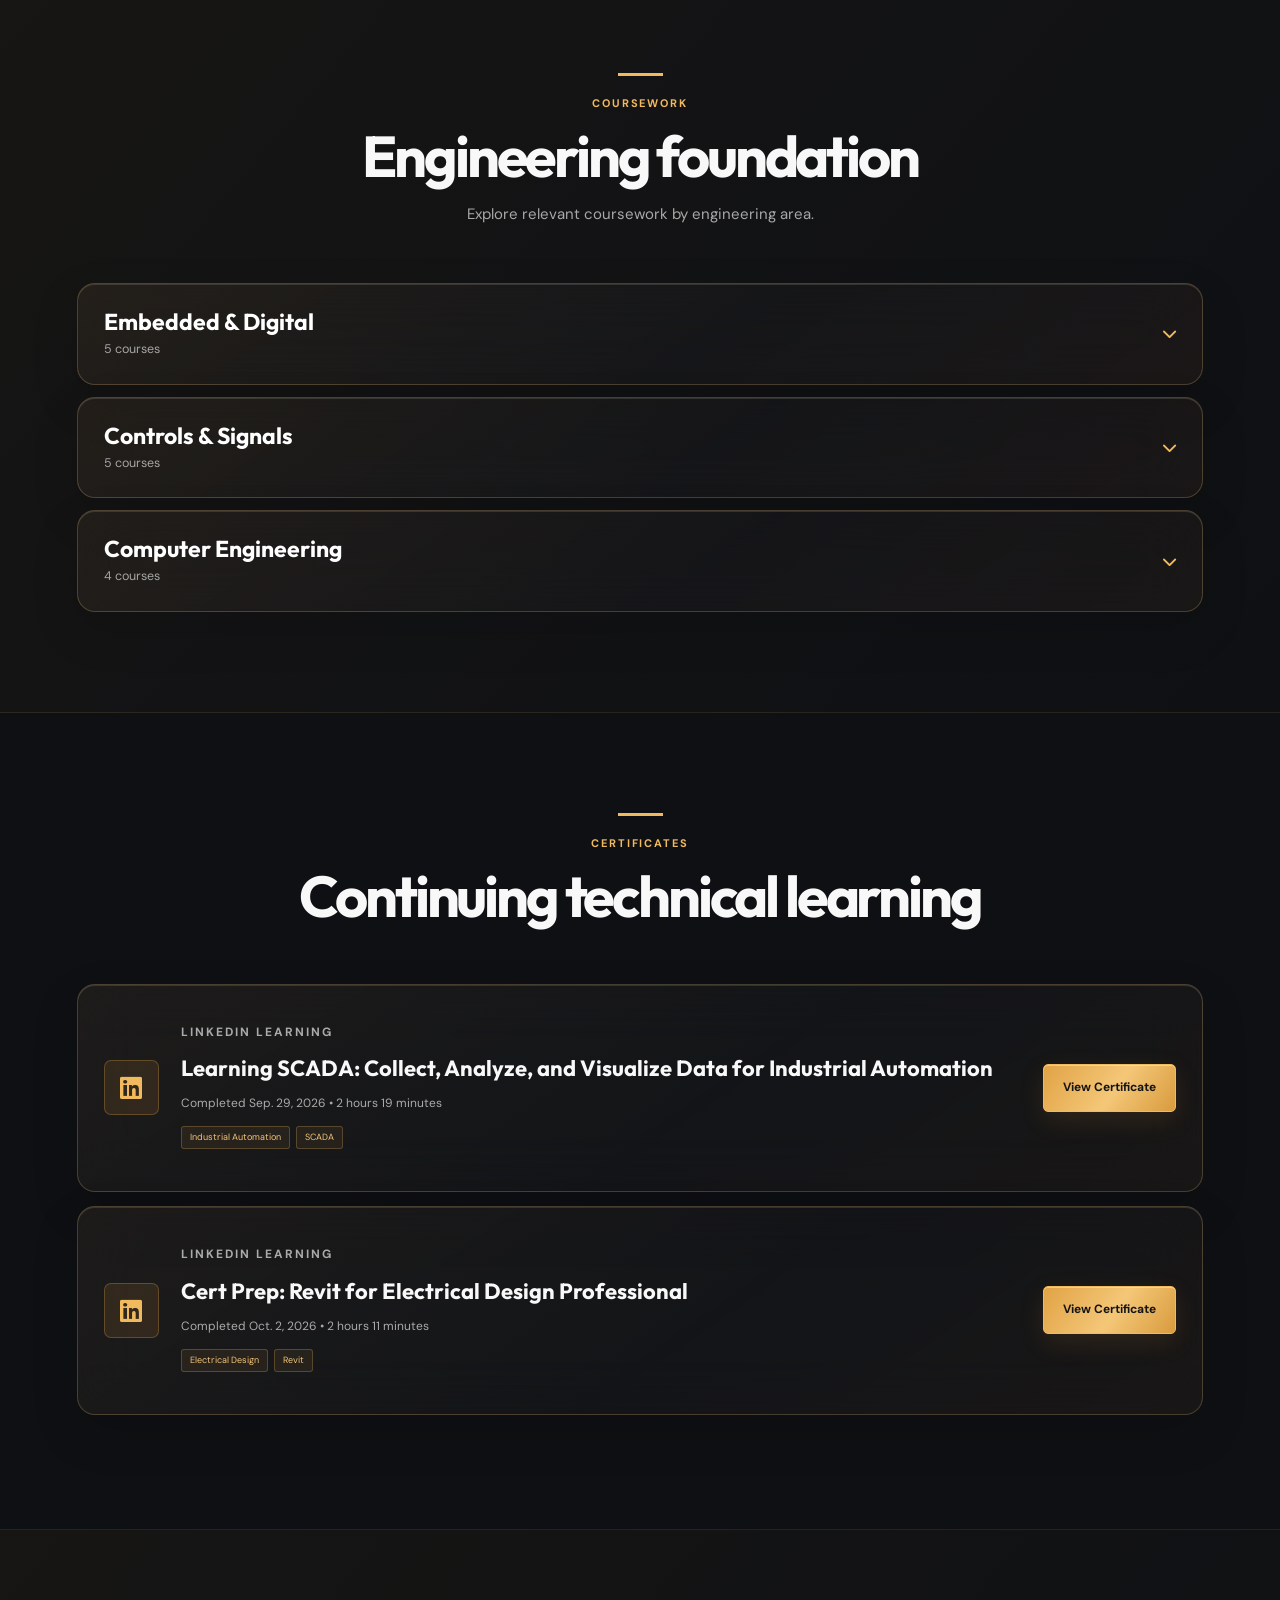
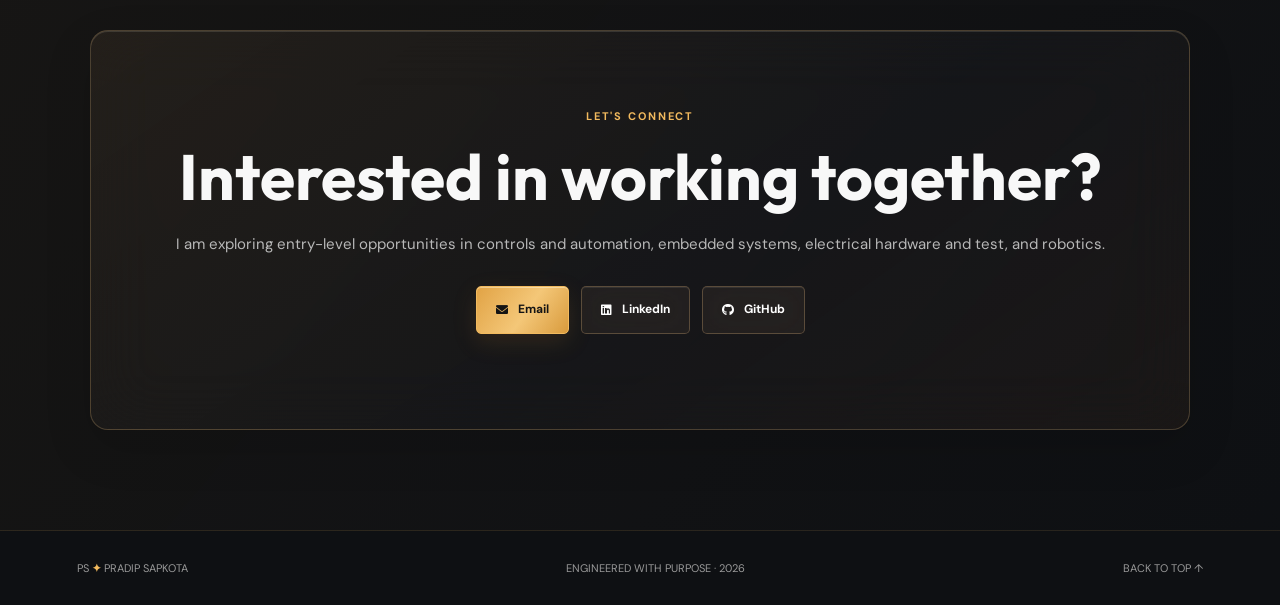
==== commit 07de794a: "complete redesign" ====
--- a/index.html
+++ b/index.html
@@ -1,9 +1,9 @@
-<!doctype html><html lang="en"><head><meta charset="utf-8"><meta name="viewport" content="width=device-width,initial-scale=1"><meta name="robots" content="noindex, nofollow"><meta name="description" content="Pradip Sapkota — Computer Engineer specializing in embedded firmware, industrial controls, hardware and testing."><title>Pradip Sapkota — Computer Engineering Portfolio | V20 Test 2</title><link rel="icon" href="favicon-32x32.png"><link rel="preconnect" href="https://cdnjs.cloudflare.com"><link rel="stylesheet" href="https://cdnjs.cloudflare.com/ajax/libs/font-awesome/6.0.0/css/all.min.css"><link rel="stylesheet" href="v20-test2.css?v=20.3-glass"></head><body><div class="gold-top"></div><header class="site-header"><a class="brand" href="#home"><span class="brand-icon">PS</span><span>Pradip <b>Sapkota</b><small>COMPUTER ENGINEER</small></span></a><nav class="nav" aria-label="Main navigation"><a href="#home">Home</a><a href="#about">About</a><a href="#skills">Skills</a><a href="#coursework">Coursework</a><a href="#experience">Experience</a><a href="#projects">Projects</a><a href="#certificates">Certificates</a><a href="#contact">Contact</a></nav><a class="nav-contact" href="mailto:pradipsapkota.ce@outlook.com">Let's Talk <i class="fas fa-arrow-up-right-from-square"></i></a><button class="menu-toggle" aria-label="Toggle navigation" aria-expanded="false" type="button"><i class="fas fa-bars"></i></button></header><main><section id="home" class="hero section"><div class="hero-copy"><p class="eyebrow">HELLO, I'M <strong>PRADIP SAPKOTA</strong></p><h1>Computer<br><span>Engineer.</span></h1><p class="hero-summary">Embedded firmware, industrial controls, electronics, and hardware–software integration. I design, build, and test systems that work in the real world.</p><div class="hero-actions"><a class="btn gold" href="#projects">Explore Projects <i class="fas fa-arrow-up-right-from-square"></i></a><a class="btn outline" href="resume.pdf" target="_blank" rel="noopener">View Résumé <i class="fas fa-arrow-up-right-from-square"></i></a></div><div class="hero-stats"><span><b>3.7</b> GPA / 4.0</span><span><b>DEC '26</b> GRADUATION</span><span><b>MN</b> MANKATO</span></div></div><div class="hero-photo-wrap"><div class="hex-outline"></div><div class="hex-photo"><img src="IMG_1389.jpg" alt="Pradip Sapkota standing beside the flag of Nepal"></div><span class="photo-label">HARDWARE <b>✦</b> SOFTWARE</span></div><div class="hero-rail">01 / INTRODUCTION <span>SCROLL TO EXPLORE ↓</span></div></section><section class="section alt" id="about">
+<!doctype html><html lang="en"><head><meta charset="utf-8"><meta name="viewport" content="width=device-width,initial-scale=1"><meta name="robots" content="noindex, nofollow"><meta name="description" content="Pradip Sapkota — Computer Engineer specializing in embedded firmware, industrial controls, hardware and testing."><title>Pradip Sapkota — Computer Engineering Portfolio | V20 Test 4</title><link rel="icon" href="favicon-32x32.png"><link rel="preconnect" href="https://cdnjs.cloudflare.com"><link rel="stylesheet" href="https://cdnjs.cloudflare.com/ajax/libs/font-awesome/6.0.0/css/all.min.css"><link rel="stylesheet" href="v20-test2.css?v=20.4-full-gold-glass"></head><body><div class="gold-top"></div><header class="site-header"><a class="brand" href="#home"><span class="brand-icon">PS</span><span>Pradip <b>Sapkota</b><small>COMPUTER ENGINEER</small></span></a><nav class="nav" aria-label="Main navigation"><a href="#home">Home</a><a href="#about">About</a><a href="#skills">Skills</a><a href="#coursework">Coursework</a><a href="#experience">Experience</a><a href="#projects">Projects</a><a href="#certificates">Certificates</a><a href="#contact">Contact</a></nav><a class="nav-contact" href="mailto:pradipsapkota.ce@outlook.com">Let's Talk <i class="fas fa-arrow-up-right-from-square"></i></a><button class="menu-toggle" aria-label="Toggle navigation" aria-expanded="false" type="button"><i class="fas fa-bars"></i></button></header><main><section id="home" class="hero section"><div class="hero-copy"><p class="eyebrow">HELLO, I'M <strong>PRADIP SAPKOTA</strong></p><h1>Computer<br><span>Engineer.</span></h1><p class="hero-summary">Embedded firmware, industrial controls, electronics, and hardware–software integration. I design, build, and test systems that work in the real world.</p><div class="hero-actions"><a class="btn gold" href="#projects">Explore Projects <i class="fas fa-arrow-up-right-from-square"></i></a><a class="btn outline" href="resume.pdf" target="_blank" rel="noopener">View Résumé <i class="fas fa-arrow-up-right-from-square"></i></a></div><div class="hero-stats"><span><b>3.7</b> GPA / 4.0</span><span><b>DEC '26</b> GRADUATION</span><span><b>MN</b> MANKATO</span></div></div><div class="hero-photo-wrap"><div class="hex-outline"></div><div class="hex-photo"><img src="pradip-cutout.png" alt="Pradip Sapkota standing beside the flag of Nepal"></div><span class="photo-label">HARDWARE <b>✦</b> SOFTWARE</span></div><div class="hero-rail">01 / INTRODUCTION <span>SCROLL TO EXPLORE ↓</span></div></section><section class="section alt" id="about">
 <div class="section-head"><span class="section-rule"></span><p class="kicker">ABOUT</p><h2>Engineering across hardware and software</h2></div>
-<div class="two-col">
+<div class="about-editorial"><div class="about-figure"><div class="about-hex"></div><img src="pradip-cutout.png" alt="Pradip Sapkota, portrait without background" loading="lazy"><span class="figure-stamp">ENGINEER / BUILDER / TESTER</span></div><div class="two-col">
 <article class="card"><h3>About Me</h3><p>I am Pradip Sapkota, a Computer Engineering senior at Minnesota State University, Mankato. My engineering interests span controls and automation, electrical hardware and test, embedded software/firmware, and robotics. I enjoy work that connects software with physical systems—from microcontrollers and PCBs to PLC-based monitoring and system validation.</p></article>
 <article class="card"><h3>Education</h3><p><strong>B.S. Computer Engineering</strong><br/>Minnesota State University, Mankato</p><p>Minor: Mathematics<br/>GPA: <strong>3.7/4.0</strong><br/>Expected Graduation: <strong>December 2026</strong></p></article>
-</div>
+</div></div>
 </section>
 <section class="section" id="skills">
 <div class="section-head"><span class="section-rule"></span><p class="kicker">TECHNICAL SKILLS</p><h2>Tools I use to build, test, and debug</h2></div>
--- a/v20-test2.css
+++ b/v20-test2.css
@@ -74,3 +74,22 @@
  .card,.timeline-card,.course-domain,.certificate-card,.contact-box,.project-card{background:#24201e !important}
  .site-header{background:#141316}
 }
+
+/* V20 TEST 4 — REFERENCE-LED FULL ADOPTION: GOLD LIQUID GLASS */
+:root{--gold:#f2ba5e;--soft-gold:#ffe0a5;--line:rgba(247,199,127,.22)}
+body{background:#0e1013!important;background-image:radial-gradient(ellipse at 79% 13%,rgba(234,176,69,.13),transparent 34%),radial-gradient(ellipse at 12% 52%,rgba(195,121,56,.10),transparent 39%),radial-gradient(ellipse at 77% 81%,rgba(240,187,96,.08),transparent 39%),linear-gradient(130deg,#111316,#0c0e11 70%,#17120f)!important;background-attachment:fixed!important}
+.site-header{padding-top:19px;padding-bottom:19px;background:rgba(16,17,20,.55)!important;border-color:rgba(255,214,153,.16)!important}
+.brand-icon{background:linear-gradient(140deg,#d39a43,#ffe3a0)!important;color:#17130e!important}
+.nav-contact{border-radius:100px!important}
+.hero{min-height:730px;max-width:1380px;margin:auto;display:grid;grid-template-columns:1.06fr .94fr;gap:35px;align-items:center;padding-top:75px!important;padding-bottom:65px!important;background:transparent!important}
+.hero-copy{max-width:620px}.hero-copy h1{font-size:clamp(64px,7.2vw,118px)!important;line-height:1.03!important;letter-spacing:-.065em!important;margin:20px 0!important}.hero-copy h1 span{color:#f0b54e!important;background:linear-gradient(95deg,#fff0c6,#efb957 58%,#d68c38);background-clip:text;-webkit-background-clip:text;-webkit-text-fill-color:transparent}
+.hero-summary{font-size:17px!important;max-width:510px!important;line-height:1.8!important}.eyebrow{font-size:13px!important;letter-spacing:.14em!important}.hero-photo-wrap{position:relative!important;min-height:580px!important;display:flex!important;justify-content:center!important;align-items:end!important;background:radial-gradient(circle at 50% 49%,rgba(233,174,78,.18),transparent 58%)!important}.hex-outline{position:absolute!important;top:15%!important;left:13%!important;width:74%!important;height:68%!important;clip-path:polygon(50% 0,96% 25%,96% 75%,50% 100%,4% 75%,4% 25%)!important;background:linear-gradient(150deg,#ffe4aa,#a76b24,#f4c877)!important;opacity:.88!important}.hex-outline:after{content:'';position:absolute;inset:2px;background:rgba(18,18,20,.88);clip-path:inherit}.hex-photo{position:relative!important;z-index:2!important;clip-path:none!important;border:none!important;overflow:visible!important;background:transparent!important;width:min(100%,500px)!important;height:570px!important;display:flex!important;align-items:end!important;justify-content:center!important}.hex-photo img{width:auto!important;max-width:100%!important;height:100%!important;object-fit:contain!important;object-position:bottom center!important;border-radius:0!important;filter:drop-shadow(0 14px 26px rgba(0,0,0,.32))!important}.photo-label{z-index:3!important;bottom:10px!important;border-radius:100px!important;background:rgba(39,33,26,.52)!important;backdrop-filter:blur(20px)!important}.hero-rail{grid-column:1/-1!important;display:flex!important;justify-content:space-between!important;border-top:1px solid var(--line)!important;padding-top:18px!important}
+.section{padding-top:100px!important;padding-bottom:100px!important;background:transparent!important;border-bottom:1px solid rgba(244,190,109,.10)!important}.section.alt{background:linear-gradient(130deg,rgba(111,75,39,.085),rgba(12,13,16,.07))!important}.section-head{text-align:center!important;margin-bottom:56px!important}.section-head h2{font-size:clamp(38px,4.5vw,62px)!important;letter-spacing:-.055em!important;line-height:1.1!important}.section-head p{max-width:700px;margin-left:auto;margin-right:auto}.section-rule{margin-left:auto!important;margin-right:auto!important}
+.about-editorial{display:grid;grid-template-columns:.8fr 1.2fr;gap:clamp(30px,5vw,90px);align-items:center;max-width:1180px;margin:auto}.about-figure{min-height:530px;position:relative;display:flex;align-items:end;justify-content:center;background:radial-gradient(ellipse at 50% 60%,rgba(215,151,62,.18),transparent 66%)}.about-hex{position:absolute;inset:13% 7% 8%;background:linear-gradient(145deg,#f8d38d,#805c2d,#e5ae55);clip-path:polygon(50% 0,96% 25%,96% 75%,50% 100%,4% 75%,4% 25%)}.about-hex:after{content:'';position:absolute;inset:2px;background:rgba(19,20,22,.92);clip-path:inherit}.about-figure img{position:relative;z-index:2;max-width:100%;height:520px;object-fit:contain;object-position:bottom;filter:drop-shadow(0 16px 26px rgba(0,0,0,.3))}.figure-stamp{position:absolute;z-index:3;bottom:5px;letter-spacing:.2em;font-size:10px;color:#f7d7a1;background:rgba(27,24,22,.65);border:1px solid var(--line);border-radius:100px;padding:9px 17px;backdrop-filter:blur(18px)}.about-editorial .two-col{display:grid;grid-template-columns:1fr;gap:15px}
+.card,.timeline-card,.course-domain,.certificate-card,.contact-box,.project-card{background:linear-gradient(145deg,rgba(74,60,45,.28),rgba(28,29,32,.38) 56%,rgba(69,49,33,.22))!important;border:1px solid rgba(248,204,137,.22)!important;border-radius:18px!important;backdrop-filter:blur(30px) saturate(145%)!important;-webkit-backdrop-filter:blur(30px) saturate(145%)!important;box-shadow:inset 0 1px 0 rgba(255,245,219,.13),0 18px 48px rgba(0,0,0,.13)!important}
+.card:hover,.project-card:hover,.course-domain:hover{border-color:rgba(249,204,134,.48)!important;box-shadow:inset 0 1px 0 rgba(255,245,219,.17),0 22px 50px rgba(0,0,0,.22),0 0 45px rgba(214,148,57,.055)!important}
+.skill-grid{grid-template-columns:repeat(3,minmax(0,1fr))!important;gap:17px!important}.skill-grid .card{min-height:210px!important}.skill-grid .card i{font-size:26px;color:#f4bc67}.skill-grid .card h3{font-size:21px!important}
+.project-grid{grid-template-columns:repeat(3,minmax(0,1fr))!important;gap:20px!important;align-items:start!important}.project-column{display:contents!important}.project-card{padding:0 0 22px!important;overflow:hidden!important;transform:none!important}.project-preview{margin:0!important;border-radius:0!important;background:rgba(15,15,16,.38)!important}.project-preview img{width:100%;aspect-ratio:1.55;object-fit:cover;display:block}.project-card .project-icon,.project-card .tag,.project-card h3,.project-card .badges,.project-card ul,.project-card .project-repo-panel{margin-left:23px!important;margin-right:23px!important}.project-card .project-icon{margin-top:19px!important}.project-card h3{font-size:clamp(20px,2vw,27px)!important}.project-card .project-expand-chevron{top:22px!important;right:22px!important}.project-card ul{font-size:12px!important}.project-card .project-repo-panel{margin-bottom:0!important}.project-github-btn{margin-top:12px!important}
+.contact-box{max-width:1100px!important;text-align:center!important}.contact-box .hero-actions{justify-content:center!important}.contact-box h2{font-size:clamp(40px,5vw,68px)!important}.contact-box>p{margin-left:auto;margin-right:auto}
+@media(max-width:1000px){.hero{grid-template-columns:1fr 1fr!important;gap:5px!important}.hero-photo-wrap{min-height:490px!important}.hex-photo{height:480px!important}.about-editorial{grid-template-columns:1fr 1fr}.project-grid{grid-template-columns:repeat(2,minmax(0,1fr))!important}.skill-grid{grid-template-columns:repeat(2,minmax(0,1fr))!important}}
+@media(max-width:680px){.hero{grid-template-columns:1fr!important;padding-top:50px!important}.hero-copy h1{font-size:clamp(56px,12vw,82px)!important}.hero-photo-wrap{min-height:410px!important}.hex-photo{height:420px!important}.hero-rail{grid-column:1!important}.about-editorial{grid-template-columns:1fr!important}.about-figure{min-height:430px}.about-figure img{height:420px}.project-grid,.skill-grid{grid-template-columns:1fr!important}.section{padding-top:70px!important;padding-bottom:70px!important}}
